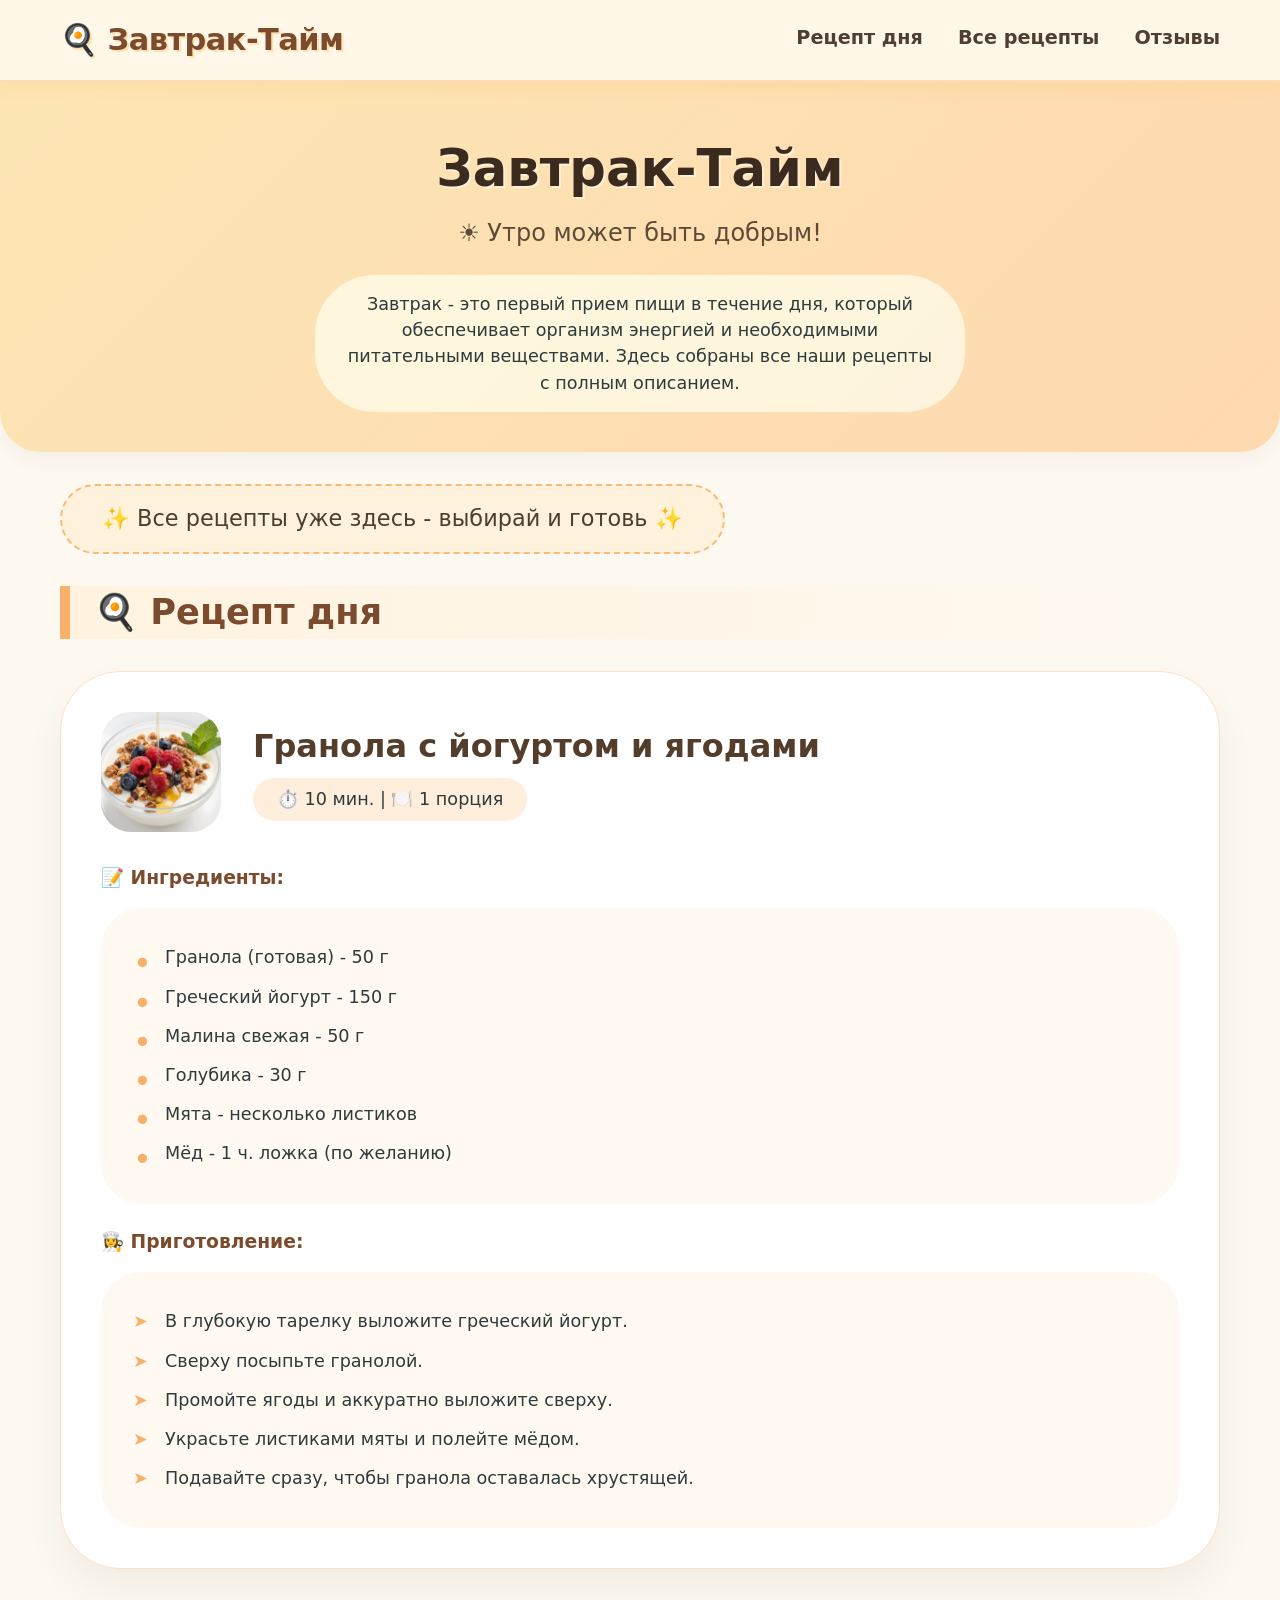
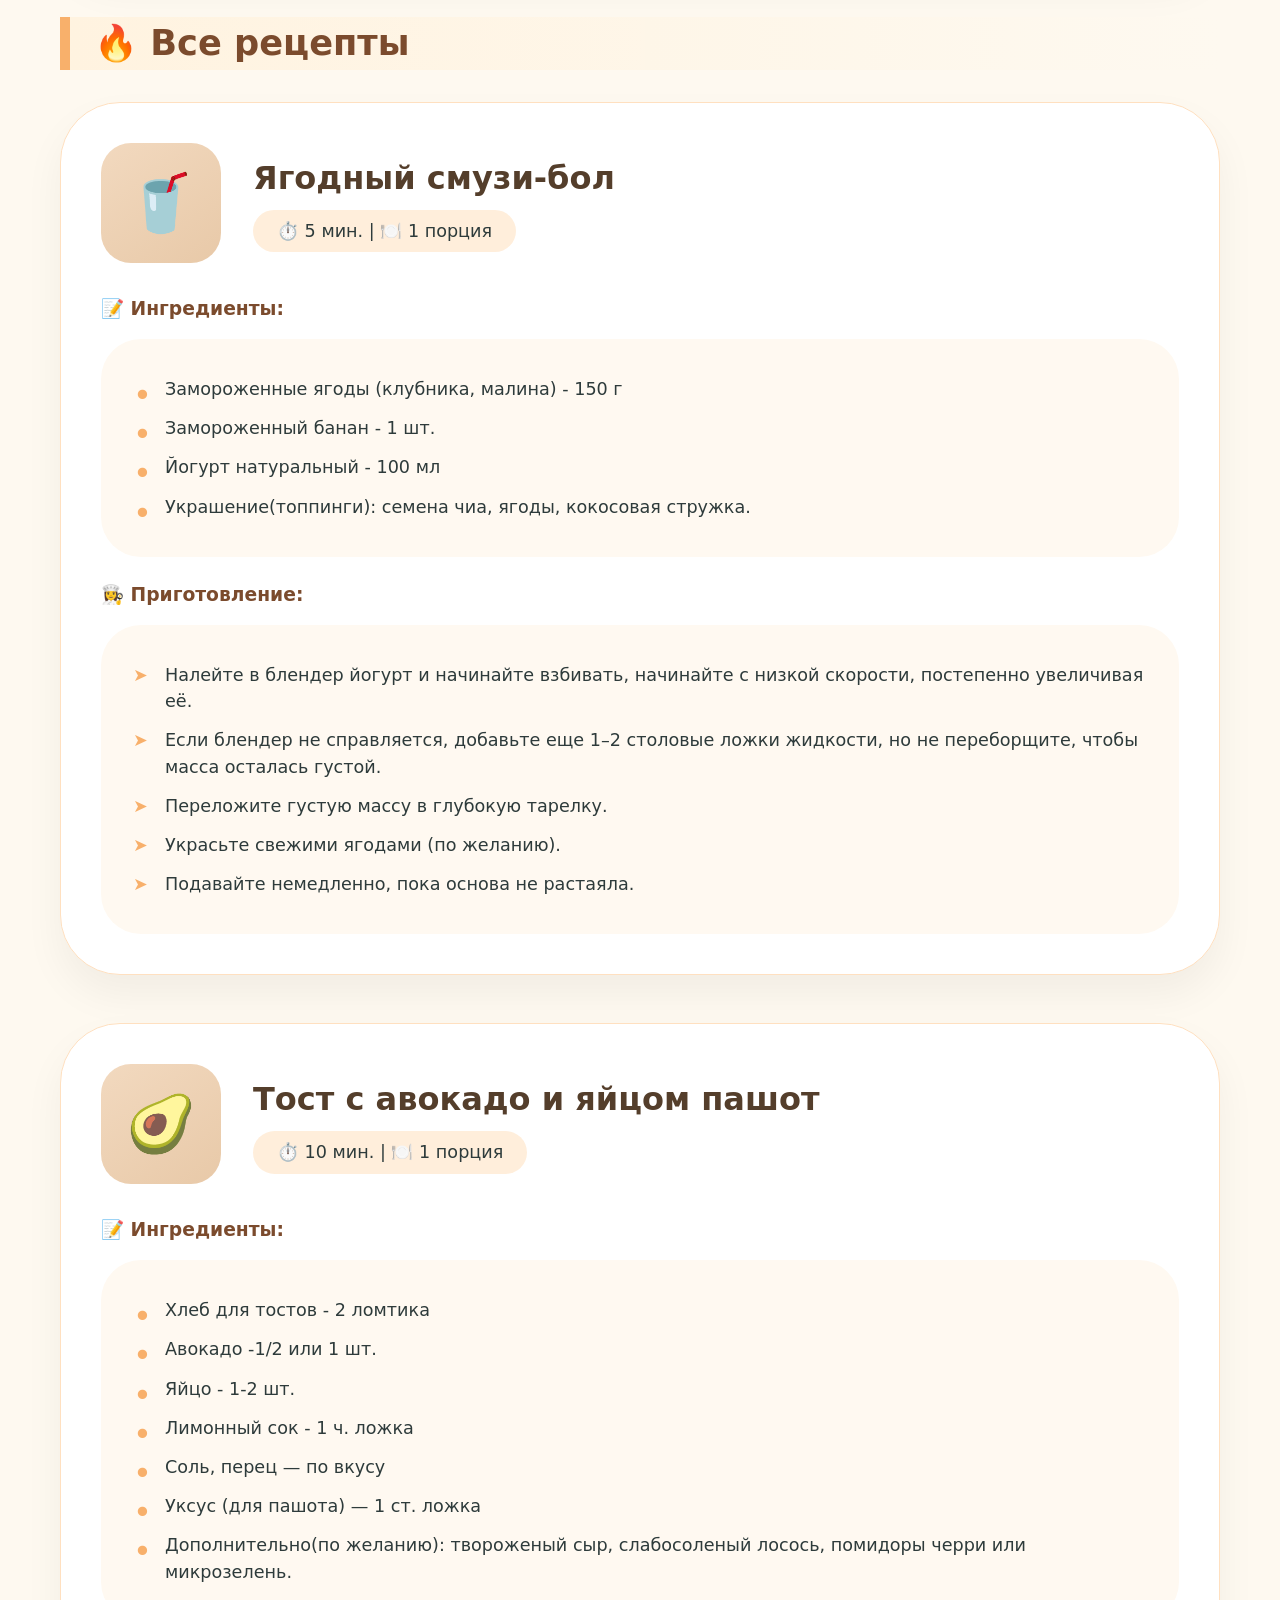
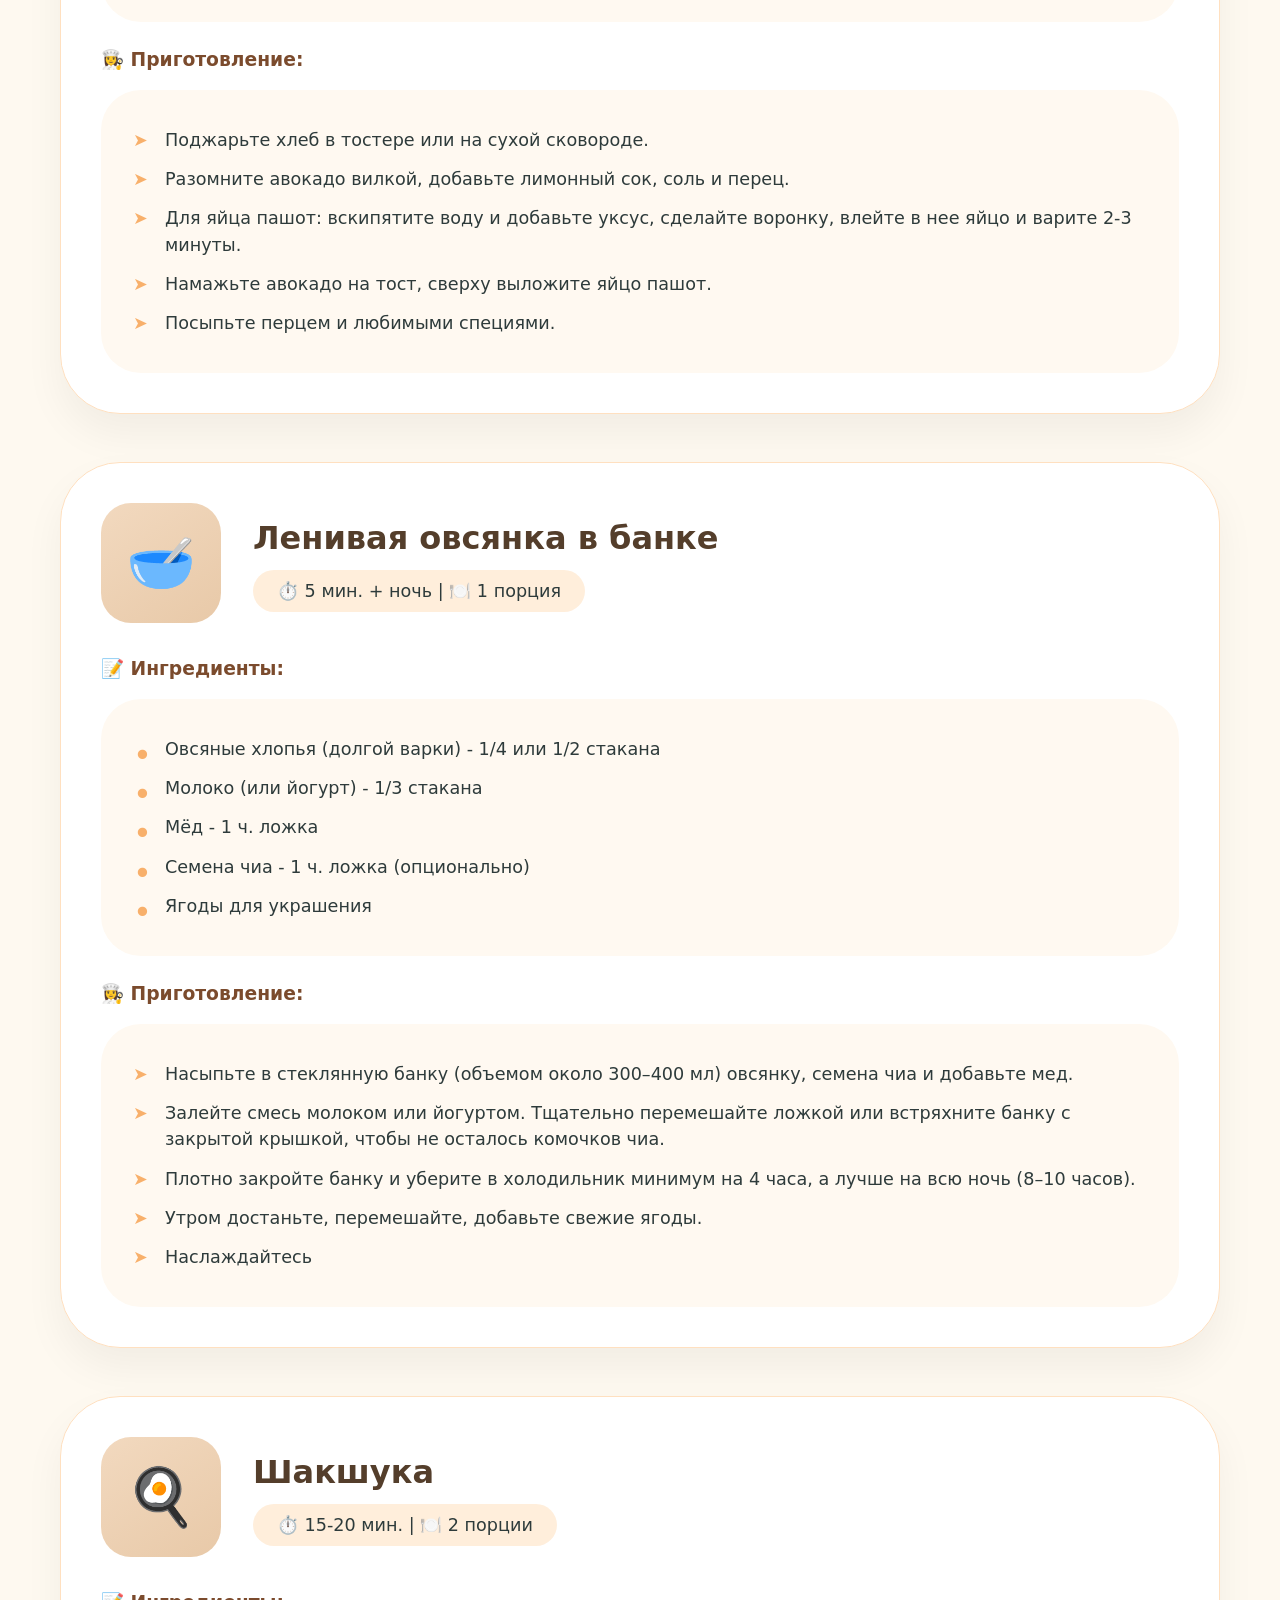
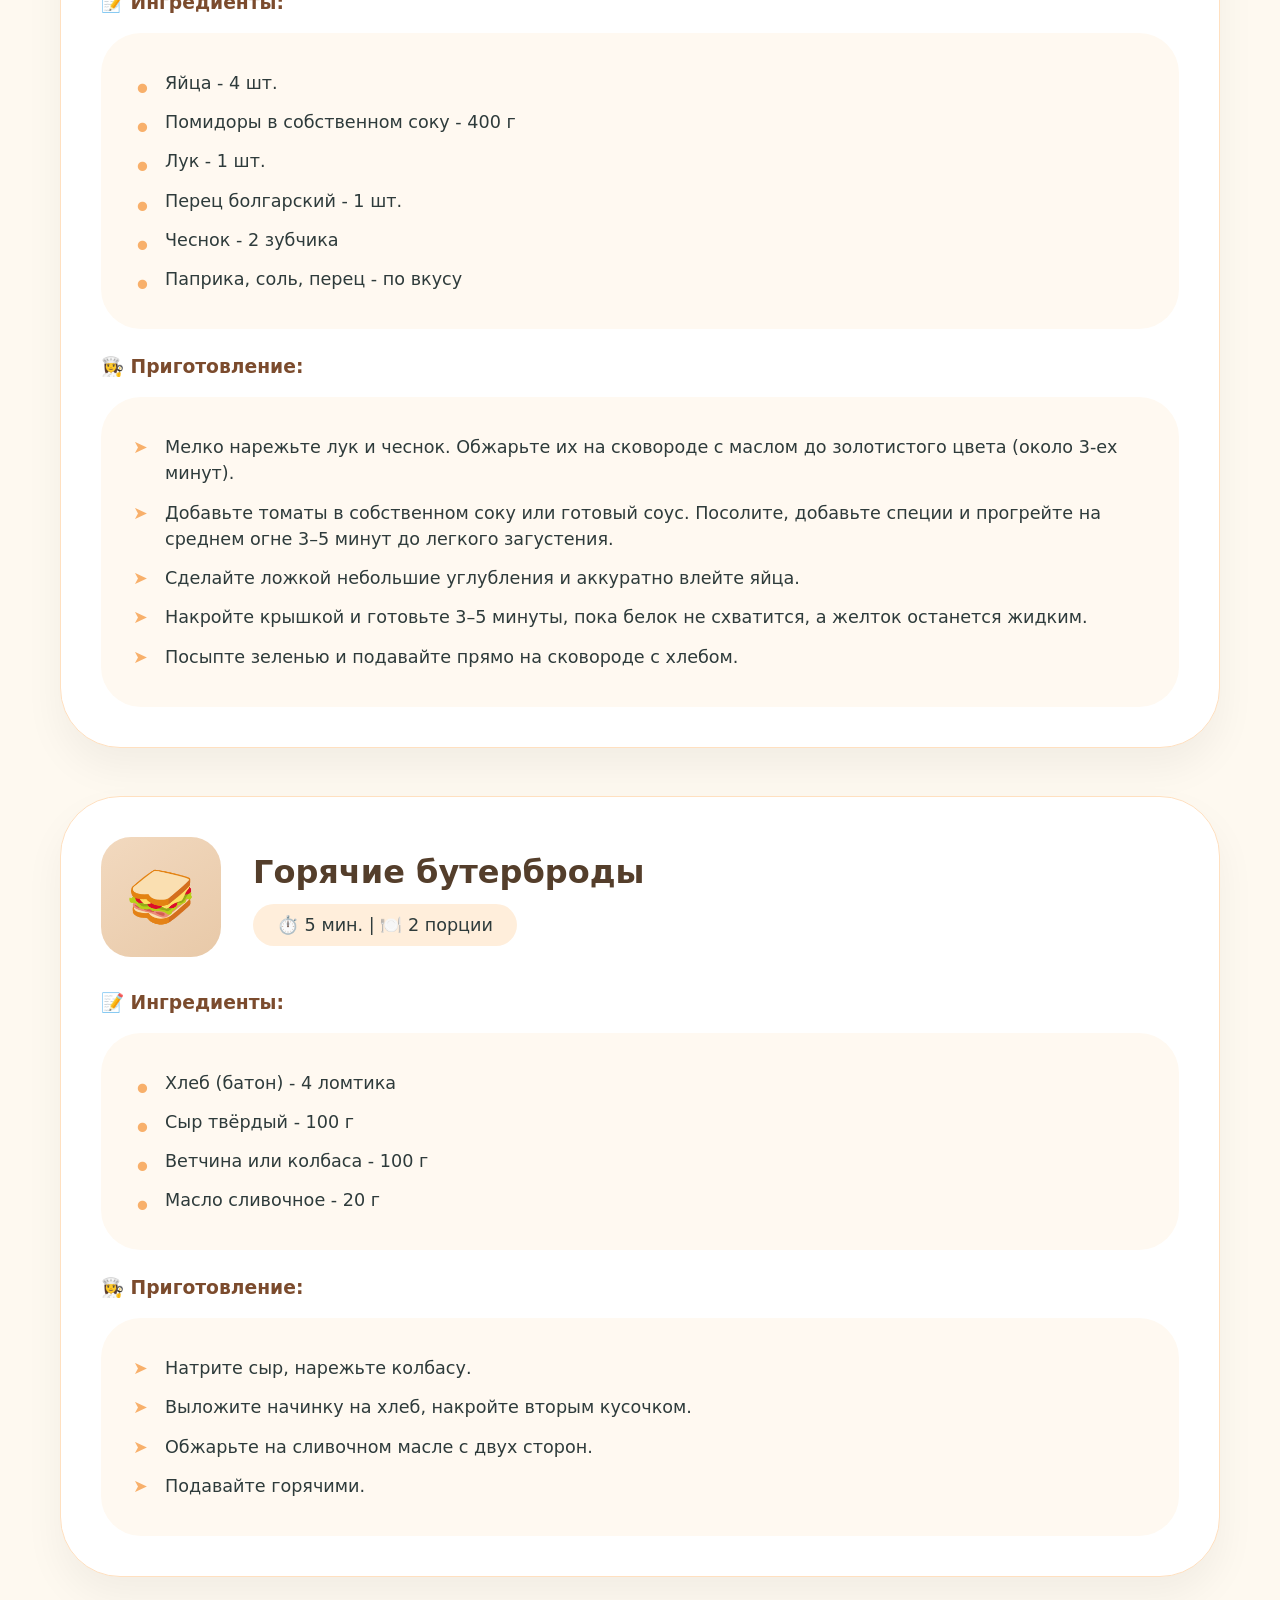
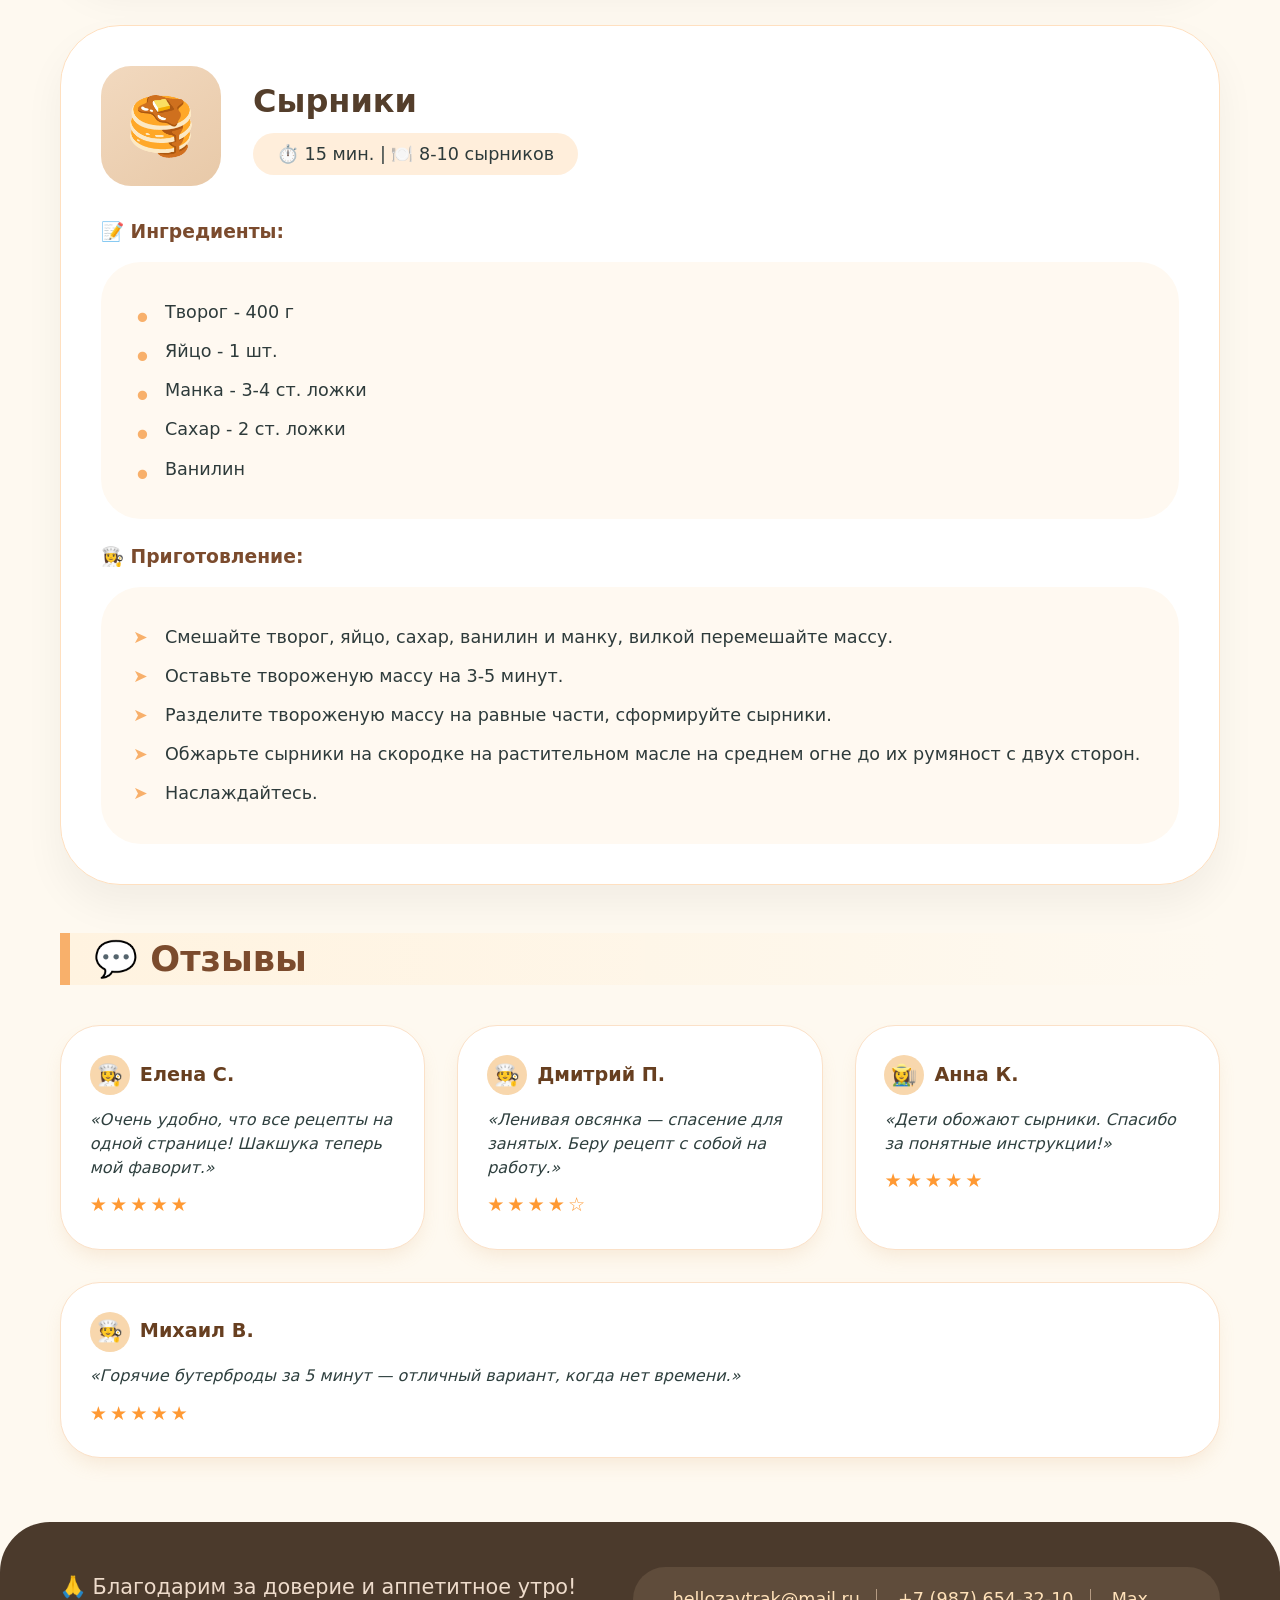
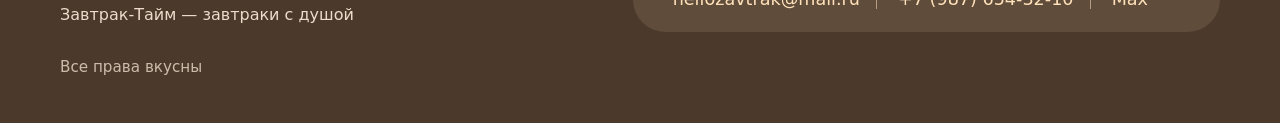
==== index.html @ 279f63fd "фото рецепт дня" ====
<!DOCTYPE html>
<html lang="ru">
<head>
    <meta charset="UTF-8">
    <meta name="viewport" content="width=device-width, initial-scale=1.0">
    <title>Завтрак-Тайм | Все рецепты на одной странице</title>
    <link rel="stylesheet" href="style.css">
    <link rel="shortcut icon" href="/лого.jpg" type="image/x-icon">
</head>
<body>
    <header class="page-header">
        <div class="container header-container">
            <div class="logo">
                🍳 Завтрак-Тайм
            </div>
            <nav class="nav-links">
                <a>Рецепт дня</a>
                <a>Все рецепты</a>
                <a>Отзывы</a>
            </nav>
        </div>
    </header>

    <section class="hero">
        <div class="container">
            <h1>Завтрак-Тайм</h1>
            <div class="sub">☀️ Утро может быть добрым!</div>
            <p>Завтрак - это первый прием пищи в течение дня, который обеспечивает организм энергией и необходимыми питательными веществами. Здесь собраны все наши рецепты с полным описанием.</p>
        </div>
    </section>

    <main class="container">
        <div class="greeting-text">
            ✨ Все рецепты уже здесь - выбирай и готовь ✨
        </div>

        <!-- ===== РЕЦЕПТ ДНЯ (сразу полный) ===== -->
        <h2 class="section-title">🍳 Рецепт дня</h2>
        <div class="full-recipe">
            <div class="recipe-header">
                <img src="/гранола.jpg" alt="" class="recipe-img">
                <div>
                    <div class="recipe-title">Гранола с йогуртом и ягодами</div>
                    <span class="meta">⏱️ 10 мин. | 🍽️ 1 порция</span>
                </div>
            </div>
            <h3>📝 Ингредиенты:</h3>
            <ul class="ingredients-list">
                <li>Гранола (готовая) - 50 г</li>
                <li>Греческий йогурт - 150 г</li>
                <li>Малина свежая - 50 г</li>
                <li>Голубика - 30 г</li>
                <li>Мята - несколько листиков</li>
                <li>Мёд - 1 ч. ложка (по желанию)</li>
            </ul>
            <h3>👩‍🍳 Приготовление:</h3>
            <ol class="steps-list">
                <li>В глубокую тарелку выложите греческий йогурт.</li>
                <li>Сверху посыпьте гранолой.</li>
                <li>Промойте ягоды и аккуратно выложите сверху.</li>
                <li>Украсьте листиками мяты и полейте мёдом.</li>
                <li>Подавайте сразу, чтобы гранола оставалась хрустящей.</li>
            </ol>
        </div>

        <!-- ===== ВСЕ РЕЦЕПТЫ (уже полные, без переходов) ===== -->
        <h2 class="section-title">🔥 Все рецепты</h2>

        <!-- 1. Ягодный смузи-бол -->
        <div class="full-recipe">
            <div class="recipe-header">
                <div class="recipe-img">🥤</div>
                <div>
                    <div class="recipe-title">Ягодный смузи-бол</div>
                    <span class="meta">⏱️ 5 мин. | 🍽️ 1 порция</span>
                </div>
            </div>
            <h3>📝 Ингредиенты:</h3>
            <ul class="ingredients-list">
                <li>Замороженные ягоды (клубника, малина) - 150 г</li>
                <li>Замороженный банан - 1 шт.</li>
                <li>Йогурт натуральный - 100 мл</li>
                <li>Украшение(топпинги): семена чиа, ягоды, кокосовая стружка.</li>
            </ul>
            <h3>👩‍🍳 Приготовление:</h3>
            <ol class="steps-list">
                <li>Налейте в блендер йогурт и начинайте взбивать, начинайте с низкой скорости, постепенно увеличивая её.</li>
                <li>Если блендер не справляется, добавьте еще 1–2 столовые ложки жидкости, но не переборщите, чтобы масса осталась густой.</li>
                <li>Переложите густую массу в глубокую тарелку.</li>
                <li>Украсьте свежими ягодами (по желанию).</li>
                <li>Подавайте немедленно, пока основа не растаяла.</li>
            </ol>
        </div>

        <!-- 2. Тост с авокадо и яйцом пашот -->
        <div class="full-recipe">
            <div class="recipe-header">
                <div class="recipe-img">🥑</div>
                <div>
                    <div class="recipe-title">Тост с авокадо и яйцом пашот</div>
                    <span class="meta">⏱️ 10 мин. | 🍽️ 1 порция</span>
                </div>
            </div>
            <h3>📝 Ингредиенты:</h3>
            <ul class="ingredients-list">
                <li>Хлеб для тостов - 2 ломтика</li>
                <li>Авокадо -1/2 или 1 шт.</li>
                <li>Яйцо - 1-2 шт.</li>
                <li>Лимонный сок - 1 ч. ложка</li>
                <li>Соль, перец — по вкусу</li>
                <li>Уксус (для пашота) — 1 ст. ложка</li>
                <li>Дополнительно(по желанию): твороженый сыр, слабосоленый лосось, помидоры черри или микрозелень.</li>
            </ul>
            <h3>👩‍🍳 Приготовление:</h3>
            <ol class="steps-list">
                <li>Поджарьте хлеб в тостере или на сухой сковороде.</li>
                <li>Разомните авокадо вилкой, добавьте лимонный сок, соль и перец.</li>
                <li>Для яйца пашот: вскипятите воду и добавьте уксус, сделайте воронку, влейте в нее яйцо и варите 2-3 минуты.</li>
                <li>Намажьте авокадо на тост, сверху выложите яйцо пашот.</li>
                <li>Посыпьте перцем и любимыми специями.</li>
            </ol>
        </div>

        <!-- 3. Ленивая овсянка в банке -->
        <div class="full-recipe">
            <div class="recipe-header">
                <div class="recipe-img">🥣</div>
                <div>
                    <div class="recipe-title">Ленивая овсянка в банке</div>
                    <span class="meta">⏱️ 5 мин. + ночь | 🍽️ 1 порция</span>
                </div>
            </div>
            <h3>📝 Ингредиенты:</h3>
            <ul class="ingredients-list">
                <li>Овсяные хлопья (долгой варки) - 1/4 или 1/2 стакана</li>
                <li>Молоко (или йогурт) - 1/3 стакана</li>
                <li>Мёд - 1 ч. ложка</li>
                <li>Семена чиа - 1 ч. ложка (опционально)</li>
                <li>Ягоды для украшения</li>
            </ul>
            <h3>👩‍🍳 Приготовление:</h3>
            <ol class="steps-list">
                <li>Насыпьте в стеклянную банку (объемом около 300–400 мл) овсянку, семена чиа и добавьте мед.</li>
                <li>Залейте смесь молоком или йогуртом. Тщательно перемешайте ложкой или встряхните банку с закрытой крышкой, чтобы не осталось комочков чиа.</li>
                <li>Плотно закройте банку и уберите в холодильник минимум на 4 часа, а лучше на всю ночь (8–10 часов).</li>
                <li>Утром достаньте, перемешайте, добавьте свежие ягоды.</li>
                <li>Наслаждайтесь</li>
            </ol>
        </div>

        <!-- 4. Шакшука -->
        <div class="full-recipe">
            <div class="recipe-header">
                <div class="recipe-img">🍳</div>
                <div>
                    <div class="recipe-title">Шакшука</div>
                    <span class="meta">⏱️ 15-20 мин. | 🍽️ 2 порции</span>
                </div>
            </div>
            <h3>📝 Ингредиенты:</h3>
            <ul class="ingredients-list">
                <li>Яйца - 4 шт.</li>
                <li>Помидоры в собственном соку - 400 г</li>
                <li>Лук - 1 шт.</li>
                <li>Перец болгарский - 1 шт.</li>
                <li>Чеснок - 2 зубчика</li>
                <li>Паприка, соль, перец - по вкусу</li>
            </ul>
            <h3>👩‍🍳 Приготовление:</h3>
            <ol class="steps-list">
                <li>Мелко нарежьте лук и чеснок. Обжарьте их на сковороде с маслом до золотистого цвета (около 3-ех минут).</li>
                <li>Добавьте томаты в собственном соку или готовый соус. Посолите, добавьте специи и прогрейте на среднем огне 3–5 минут до легкого загустения.</li>
                <li>Сделайте ложкой небольшие углубления и аккуратно влейте яйца.</li>
                <li>Накройте крышкой и готовьте 3–5 минуты, пока белок не схватится, а желток останется жидким.</li>
                <li>Посыпте зеленью и подавайте прямо на сковороде с хлебом.</li>
            </ol>
        </div>

        <!-- 5. Горячие бутерброды -->
        <div class="full-recipe">
            <div class="recipe-header">
                <div class="recipe-img">🥪</div>
                <div>
                    <div class="recipe-title">Горячие бутерброды</div>
                    <span class="meta">⏱️ 5 мин. | 🍽️ 2 порции</span>
                </div>
            </div>
            <h3>📝 Ингредиенты:</h3>
            <ul class="ingredients-list">
                <li>Хлеб (батон) - 4 ломтика</li>
                <li>Сыр твёрдый - 100 г</li>
                <li>Ветчина или колбаса - 100 г</li>
                <li>Масло сливочное - 20 г</li>
            </ul>
            <h3>👩‍🍳 Приготовление:</h3>
            <ol class="steps-list">
                <li>Натрите сыр, нарежьте колбасу.</li>
                <li>Выложите начинку на хлеб, накройте вторым кусочком.</li>
                <li>Обжарьте на сливочном масле с двух сторон.</li>
                <li>Подавайте горячими.</li>
            </ol>
        </div>

        <!-- 6. Сырники со сметаной -->
        <div class="full-recipe">
            <div class="recipe-header">
                <div class="recipe-img">🥞</div>
                <div>
                    <div class="recipe-title">Сырники</div>
                    <span class="meta">⏱️ 15 мин. | 🍽️ 8-10 сырников</span>
                </div>
            </div>
            <h3>📝 Ингредиенты:</h3>
            <ul class="ingredients-list">
                <li>Творог - 400 г</li>
                <li>Яйцо - 1 шт.</li>
                <li>Манка - 3-4 ст. ложки</li>
                <li>Сахар - 2 ст. ложки</li>
                <li>Ванилин </li>
            </ul>
            <h3>👩‍🍳 Приготовление:</h3>
            <ol class="steps-list">
                <li>Смешайте творог, яйцо, сахар, ванилин и манку, вилкой перемешайте массу.</li>
                <li>Оставьте твороженую массу на 3-5 минут.</li>
                <li>Разделите твороженую массу на равные части, сформируйте сырники.</li>
                <li>Обжарьте сырники на скородке на растительном масле на среднем огне до их румяност с двух сторон.</li>
                <li>Наслаждайтесь.</li>
            </ol>
        </div>

        <!-- ===== ОТЗЫВЫ ===== -->
        <h2 class="section-title">💬 Отзывы</h2>
        <div class="reviews-grid">
            <div class="review-item">
                <div class="review-author"><span>👩‍🍳</span> Елена С.</div>
                <div class="review-text">«Очень удобно, что все рецепты на одной странице! Шакшука теперь мой фаворит.»</div>
                <div class="review-rating">★★★★★</div>
            </div>
            <div class="review-item">
                <div class="review-author"><span>🧑‍🍳</span> Дмитрий П.</div>
                <div class="review-text">«Ленивая овсянка — спасение для занятых. Беру рецепт с собой на работу.»</div>
                <div class="review-rating">★★★★☆</div>
            </div>
            <div class="review-item">
                <div class="review-author"><span>👩‍🌾</span> Анна К.</div>
                <div class="review-text">«Дети обожают сырники. Спасибо за понятные инструкции!»</div>
                <div class="review-rating">★★★★★</div>
            </div>
            <div class="review-item">
                <div class="review-author"><span>🧑‍🍳</span> Михаил В.</div>
                <div class="review-text">«Горячие бутерброды за 5 минут — отличный вариант, когда нет времени.»</div>
                <div class="review-rating">★★★★★</div>
            </div>
        </div>
    </main>

    <footer>
        <div class="container footer-content">
            <div class="footer-thanks">
                <p>🙏 Благодарим за доверие и аппетитное утро!</p>
                <span>Завтрак-Тайм — завтраки с душой</span>
            </div>
            <div class="footer-contacts">
                <span>hellozavtrak@mail.ru</span>
                <span>+7 (987) 654-32-10</span>
                <span>Max</span>
            </div>
            <div class="footer-date">
                 Все права вкусны
            </div>
        </div>
    </footer>
</body>
</html>
---- style.css ----
* {
            margin: 0;
            padding: 0;
            box-sizing: border-box;
            font-family: 'Segoe UI', Roboto, system-ui, sans-serif;
        }

        body {
            background-color: #fef9f0;
            color: #2e3b3b;
            line-height: 1.5;        }

        .container {
            max-width: 1200px;
            margin: 0 auto;
            padding: 0 20px;
        }

        /* Header */
        .page-header {
            background: #fff7e7;
            box-shadow: 0 6px 18px rgba(251, 176, 84, 0.15);
            padding: 1rem 0;
            position: sticky;
            top: 0;
            z-index: 100;
            backdrop-filter: blur(15px);
            background-color: rgba(255, 247, 231, 0.9);
            border-bottom: 2px solid #ffdbb5;
        }

        .header-container {
            display: flex;
            align-items: center;
            justify-content: space-between;
            flex-wrap: wrap;
        }

        .logo {
            font-size: 1.9rem;
            font-weight: 800;
            color: #7b4b2d;
            text-decoration: none;
            letter-spacing: -0.5px;
            text-shadow: 2px 2px 0 #ffe1b3;
        }

        .nav-links {
            display: flex;
            gap: 2.2rem;
            font-weight: 600;
        }

        .nav-links a {
            text-decoration: none;
            color: #4f3f30;
            font-size: 1.2rem;
            padding: 0.5rem 0;
            border-bottom: 3px solid transparent;
            transition: 0.2s;
            cursor: default;
        }

        .nav-links a:hover {
            border-bottom-color: #f8b06b;
            color: #a3541c;
        }

        /* Hero */
        .hero {
            background: linear-gradient(135deg, #fce6b4 0%, #ffd9b0 100%);
            padding: 3rem 0 2.5rem 0;
            text-align: center;
            border-bottom-left-radius: 40px;
            border-bottom-right-radius: 40px;
            margin-bottom: 2rem;
            box-shadow: 0 8px 20px rgba(0,0,0,0.04);
        }

        .hero h1 {
            font-size: 3.2rem;
            font-weight: 700;
            color: #3b2b1f;
            text-shadow: 2px 2px 0 rgba(255,255,255,0.5);
        }

        .hero .sub {
            font-size: 1.5rem;
            font-weight: 300;
            color: #5e4a36;
            margin-top: 0.5rem;
        }

        .hero p {
            max-width: 650px;
            margin: 1.5rem auto 0;
            font-size: 1.1rem;
            background-color: rgba(255,255,240,0.7);
            padding: 1rem 2rem;
            border-radius: 60px;
        }

        /* Section titles */
        .section-title {
            font-size: 2.2rem;
            font-weight: 600;
            color: #7b4b2d;
            margin-bottom: 2rem;
            border-left: 10px solid #f8b06b;
            padding-left: 1.5rem;
            background: linear-gradient(to right, #fff3e0, transparent);
        }

        /* Recipe cards (только для красоты, без ссылок) */
        .card-grid {
            display: grid;
            grid-template-columns: repeat(auto-fill, minmax(280px, 1fr));
            gap: 2rem;
            margin-bottom: 1rem;
        }

        .card {
            background: white;
            border-radius: 32px;
            overflow: hidden;
            box-shadow: 0 15px 30px -10px rgba(0,0,0,0.1);
            border: 1px solid #ffe9d4;
        }

        .card-img {
            width: 100%;
            height: 200px;
            background: linear-gradient(145deg, #f3e3d3, #eddac6);
            display: flex;
            align-items: center;
            justify-content: center;
            font-size: 4rem;
            color: #7a5a4a;
            border-bottom: 3px dashed #b2967c;
        }

        .card-content {
            padding: 1.5rem 1.2rem;
        }

        .card-title {
            font-size: 1.4rem;
            font-weight: 700;
            margin-bottom: 0.5rem;
            color: #3b2b1f;
        }

        .card-time {
            display: inline-block;
            background: #ffeedb;
            padding: 0.3rem 1rem;
            border-radius: 30px;
            font-size: 0.9rem;
            font-weight: 500;
            color: #9b6d4b;
            margin: 0.5rem 0 1rem 0;
        }

        .btn-recipe {
            display: inline-block;
            background: #f8b06b;
            color: white;
            font-weight: 600;
            padding: 0.6rem 1.8rem;
            border-radius: 40px;
            font-size: 0.95rem;
            border: none;
            box-shadow: 0 8px 15px -5px #f8b06b;
            opacity: 0.9;
        }

        /* Recipe of the day (кратко) */
        .recipe-day-card {
            background: #fff9f1;
            border-radius: 40px;
            padding: 2rem;
            border: 2px solid #ffc99b;
            display: flex;
            flex-wrap: wrap;
            align-items: center;
            gap: 2.5rem;
            margin-bottom: 2rem;
            box-shadow: 0 20px 30px -10px #ffcfaa;
        }

        .recipe-day-img {
            flex: 0 0 200px;
            height: 200px;
            border-radius: 30px;
            background: linear-gradient(145deg, #f2d9bf, #e8c9a8);
            display: flex;
            align-items: center;
            justify-content: center;
            font-size: 4rem;
            color: #6b4c33;
            box-shadow: 0 10px 15px -5px #bb9f84;
        }

        .recipe-day-info {
            flex: 1;
        }

        .recipe-day-info h3 {
            font-size: 2.2rem;
            font-weight: 700;
            color: #543e2b;
        }

        .recipe-day-info .badge {
            background: #c9782b;
            color: white;
            padding: 0.3rem 1rem;
            border-radius: 50px;
            font-size: 0.9rem;
            display: inline-block;
            margin: 0.5rem 0;
        }

        .recipe-day-info .time {
            font-size: 1.2rem;
            font-weight: 500;
            color: #7f5a38;
            margin: 0.75rem 0 1.25rem;
        }

        .greeting-text {
            font-size: 1.4rem;
            background: #fff2dc;
            padding: 1rem 2.5rem;
            border-radius: 80px;
            display: inline-block;
            margin-bottom: 2rem;
            color: #4f3d2c;
            font-weight: 500;
            border: 2px dashed #faba7a;
        }

        /* Полные рецепты */
        .full-recipe {
            background: white;
            border-radius: 60px;
            padding: 2.5rem;
            margin: 2rem 0 3rem;
            box-shadow: 0 20px 40px rgba(0,0,0,0.05);
            border: 1px solid #ffe0c0;
        }

        .recipe-header {
            display: flex;
            gap: 2rem;
            margin-bottom: 2rem;
            flex-wrap: wrap;
            align-items: center;
        }

        .recipe-header .recipe-img {
            width: 120px;
            height: 120px;
            background: linear-gradient(145deg, #f2d9bf, #e8c9a8);
            border-radius: 30px;
            display: flex;
            align-items: center;
            justify-content: center;
            font-size: 3.5rem;
        }

        .recipe-header .recipe-title {
            font-size: 2rem;
            font-weight: 700;
            color: #543e2b;
        }

        .meta {
            background: #ffeedb;
            padding: 0.5rem 1.5rem;
            border-radius: 50px;
            display: inline-block;
            font-size: 1.1rem;
            margin-top: 0.5rem;
        }

        .ingredients-list, .steps-list {
            background: #fff9f1;
            padding: 1.5rem 2rem;
            border-radius: 40px;
            margin-top: 1rem;
        }

        .ingredients-list li, .steps-list li {
            margin: 0.8rem 0;
            font-size: 1.1rem;
            list-style: none;
            padding-left: 2rem;
            position: relative;
        }

        .ingredients-list li::before {
            content: "•";
            color: #f8b06b;
            font-size: 2rem;
            position: absolute;
            left: 0;
            top: -5px;
        }

        .steps-list li::before {
            content: "➤";
            color: #f8b06b;
            position: absolute;
            left: 0;
        }

        h3 {
            margin: 1.5rem 0 0.5rem 0;
            color: #7b4b2d;
        }

        hr {
            border: none;
            height: 2px;
            background: linear-gradient(to right, transparent, #f8b06b, transparent);
            margin: 2rem 0;
        }

        /* Reviews */
        .reviews-grid {
            display: flex;
            flex-wrap: wrap;
            gap: 2rem;
            margin: 2.5rem 0 3rem;
        }

        .review-item {
            background: white;
            border-radius: 40px;
            padding: 1.8rem;
            flex: 1 1 280px;
            box-shadow: 0 10px 20px -5px rgba(216, 166, 106, 0.2);
            border: 1px solid #fbe1c8;
        }

        .review-author {
            font-weight: 700;
            font-size: 1.2rem;
            color: #673f20;
            display: flex;
            align-items: center;
            gap: 10px;
            margin-bottom: 0.8rem;
        }

        .review-author span {
            background: #f8d7ad;
            border-radius: 50%;
            width: 40px;
            height: 40px;
            display: inline-flex;
            align-items: center;
            justify-content: center;
            font-size: 1.3rem;
        }

        .review-text {
            font-style: italic;
            color: #2f403f;
            margin-bottom: 0.7rem;
        }

        .review-rating {
            color: #ff9933;
            font-size: 1.2rem;
            letter-spacing: 3px;
        }

        /* Footer */
        footer {
            background: #4b3a2c;
            color: #eedbcb;
            padding: 2.8rem 0;
            margin-top: 4rem;
            border-top-left-radius: 50px;
            border-top-right-radius: 50px;
        }

        .footer-content {
            display: flex;
            flex-wrap: wrap;
            justify-content: space-between;
            align-items: center;
            gap: 1.5rem;
        }

        .footer-thanks p {
            font-size: 1.3rem;
            font-weight: 500;
        }

        .footer-contacts {
            background: #5f4c3b;
            padding: 1.2rem 2.5rem;
            border-radius: 60px;
        }

        .footer-contacts span {
            color: #ffe1b9;
            font-size: 1.1rem;
            margin: 0 1rem 0 0;
            border-right: 1px solid #b59b83;
            padding-right: 1rem;
        }

        .footer-contacts span:last-child {
            border-right: none;
        }

        .footer-date {
            font-size: 0.95rem;
            opacity: 0.8;
        }

        @media (max-width: 700px) {
            .hero h1 { font-size: 2.5rem; }
            .recipe-day-card { flex-direction: column; text-align: center; }
            .footer-content { flex-direction: column; text-align: center; }
            .recipe-header { flex-direction: column; text-align: center; }
        }
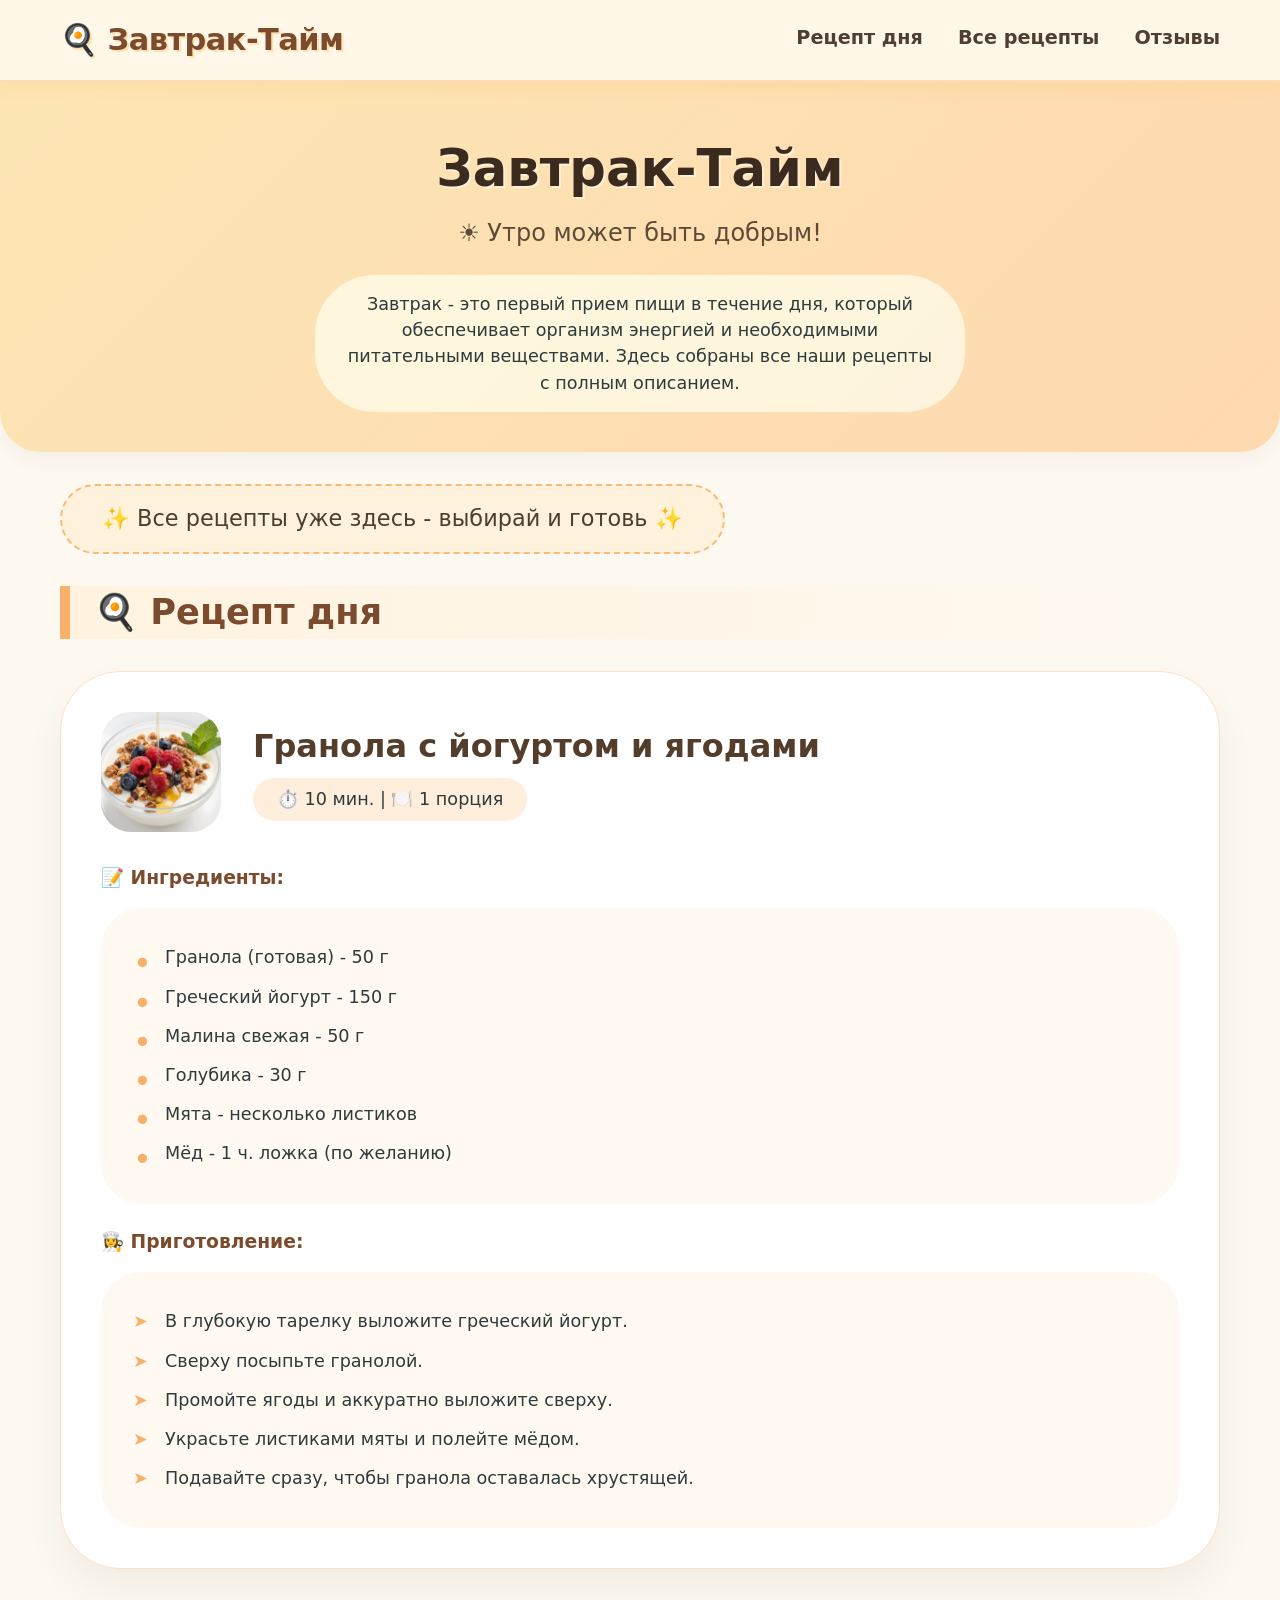
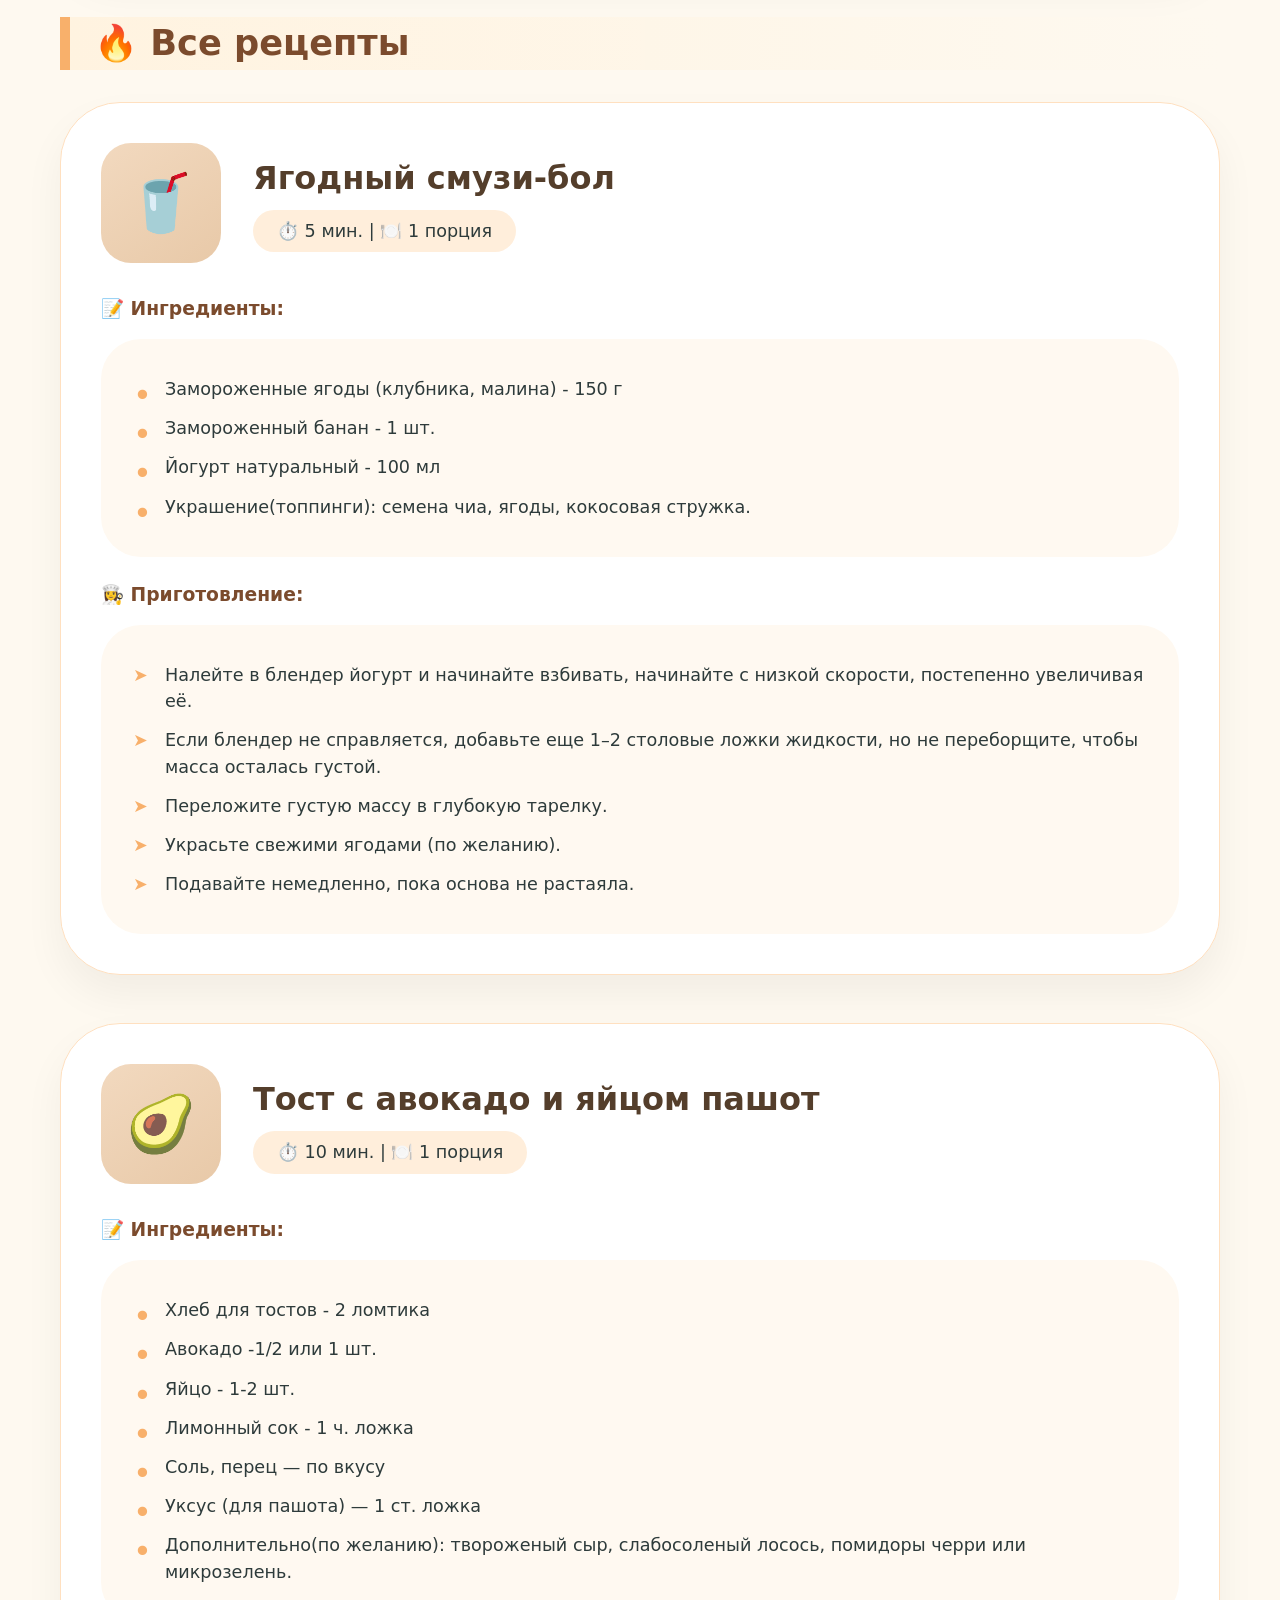
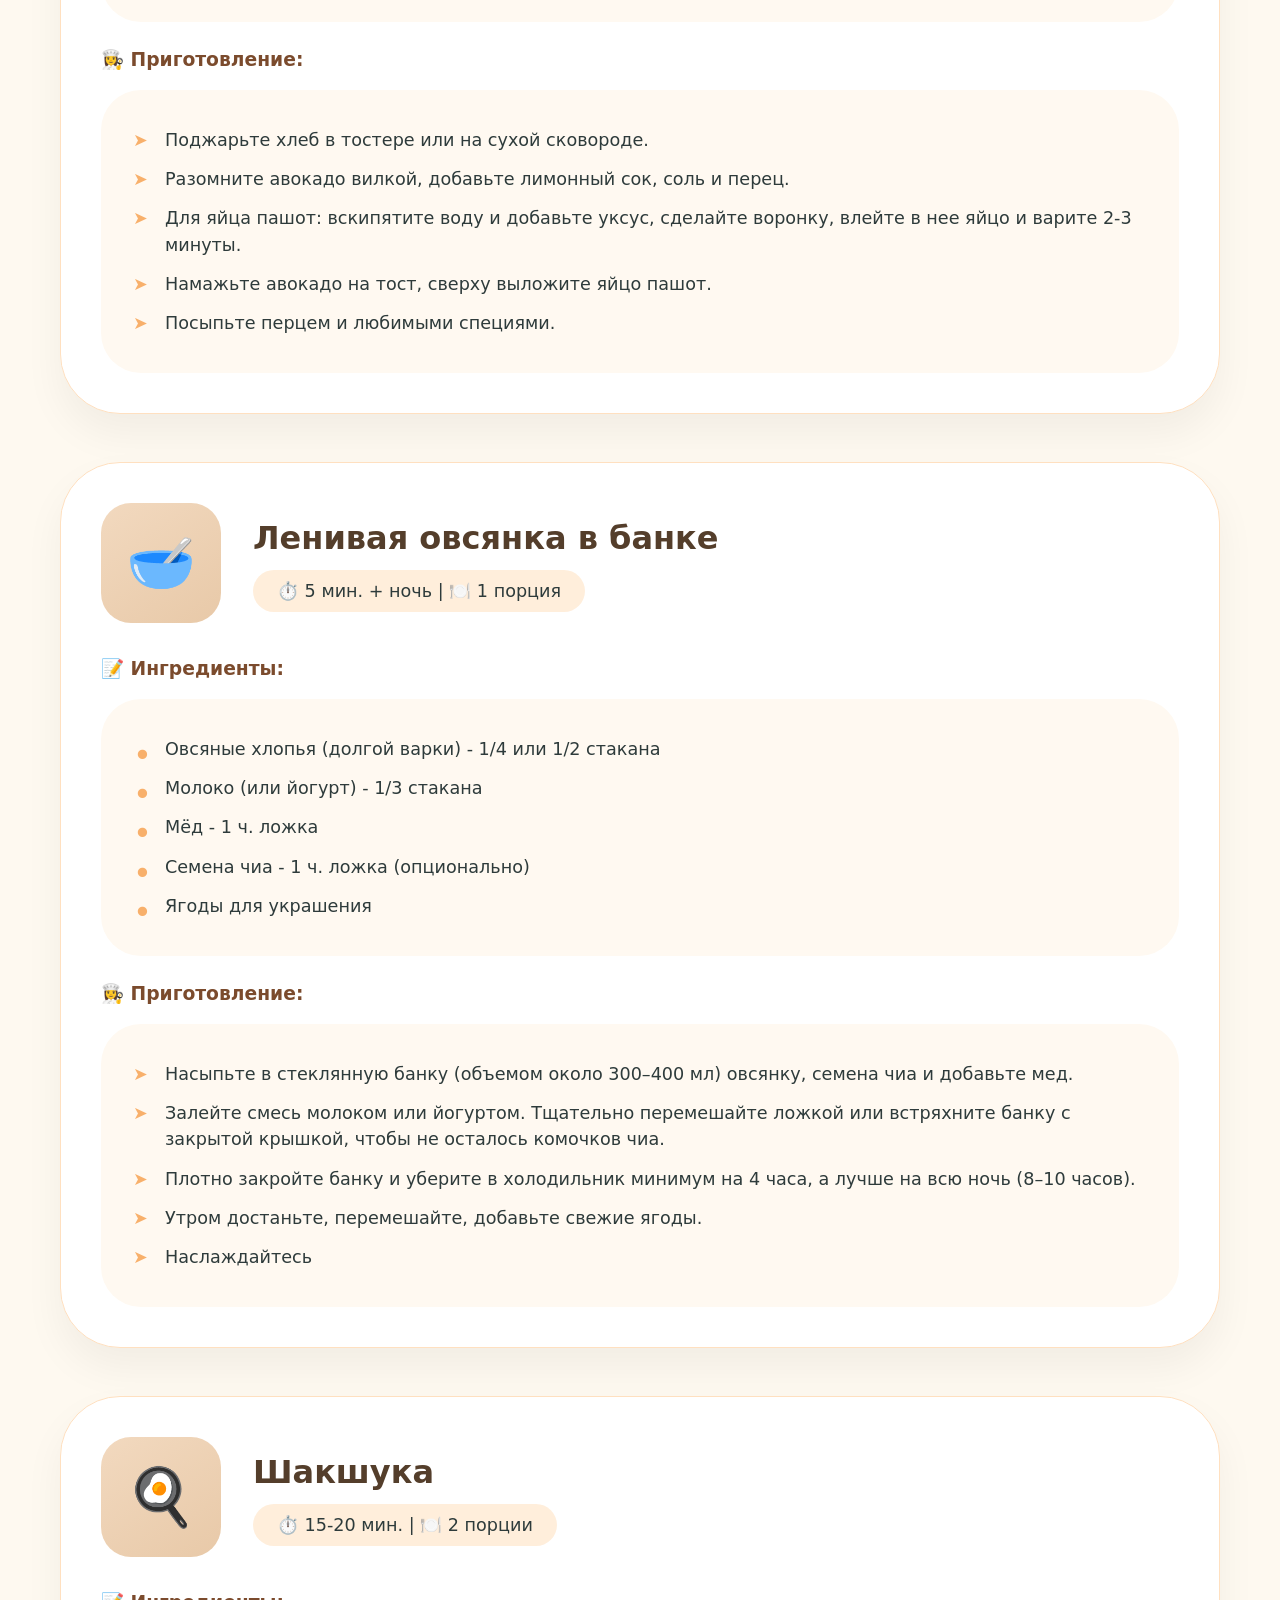
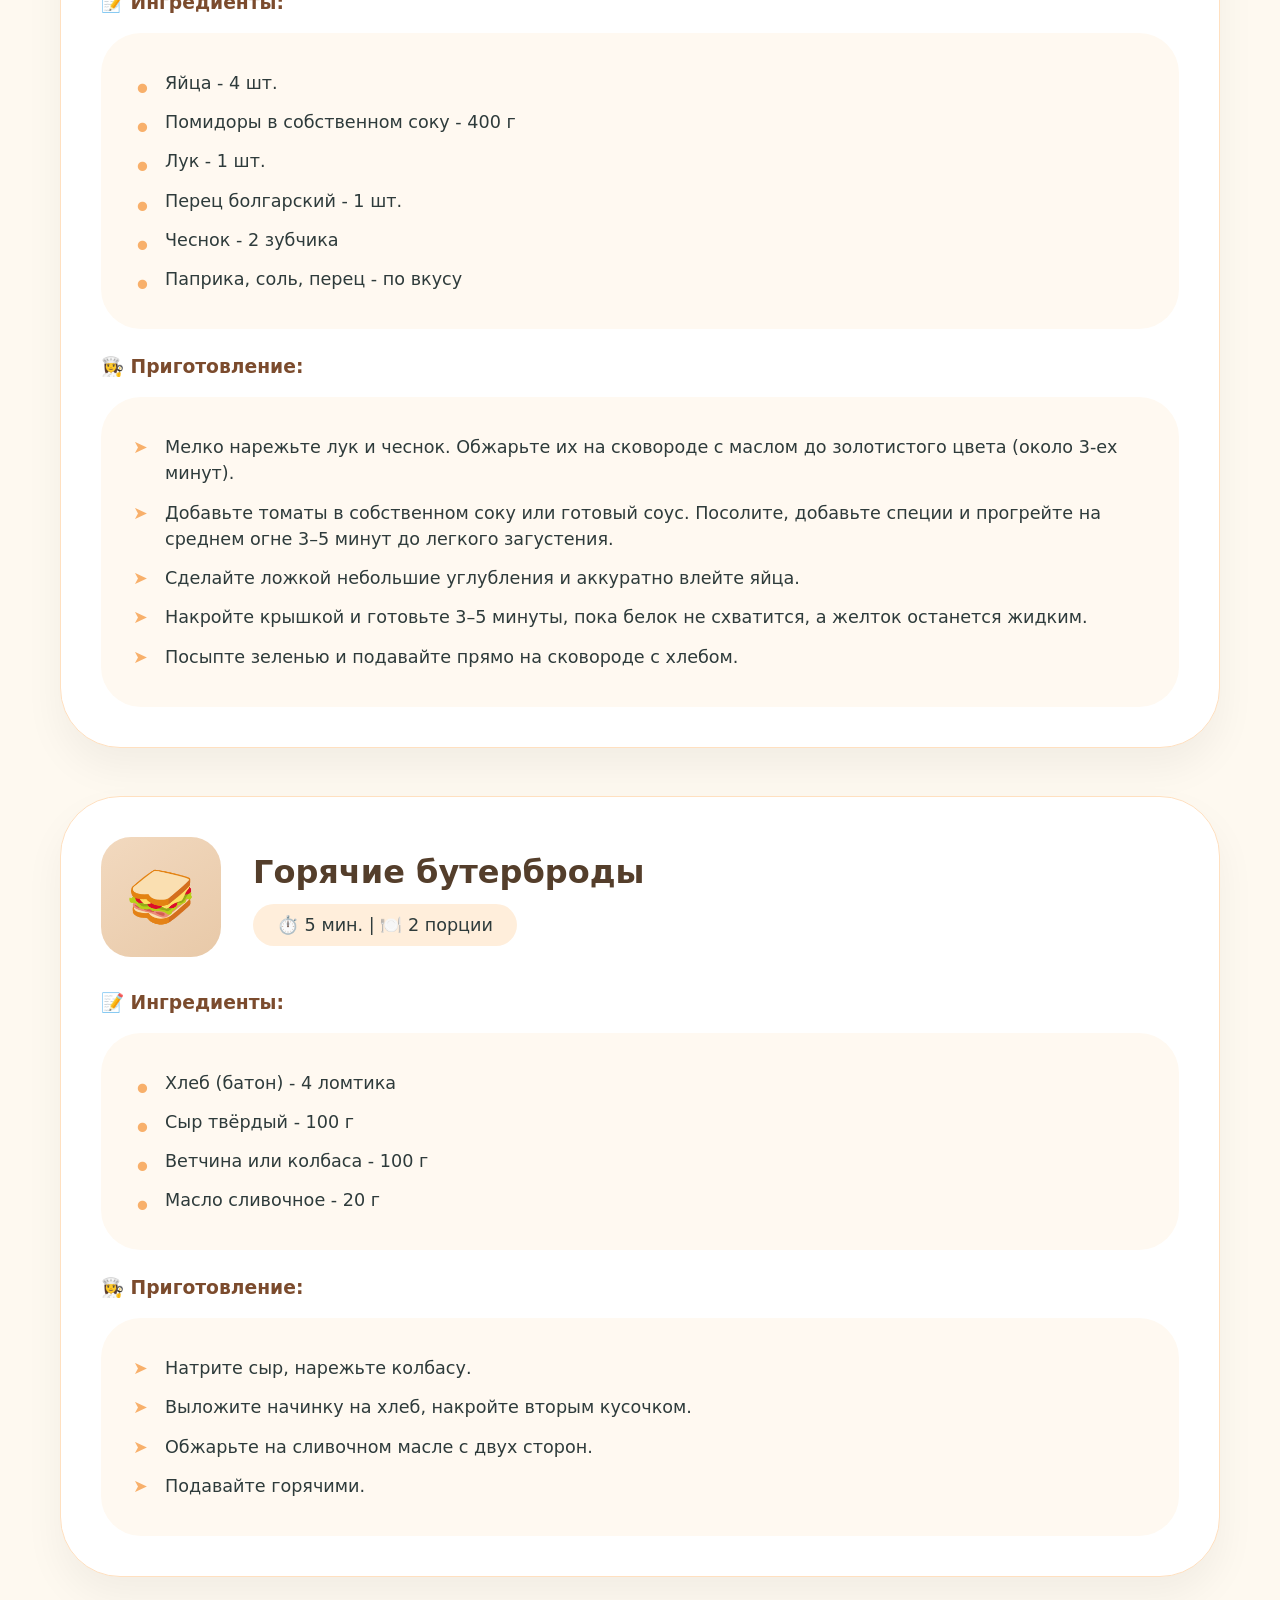
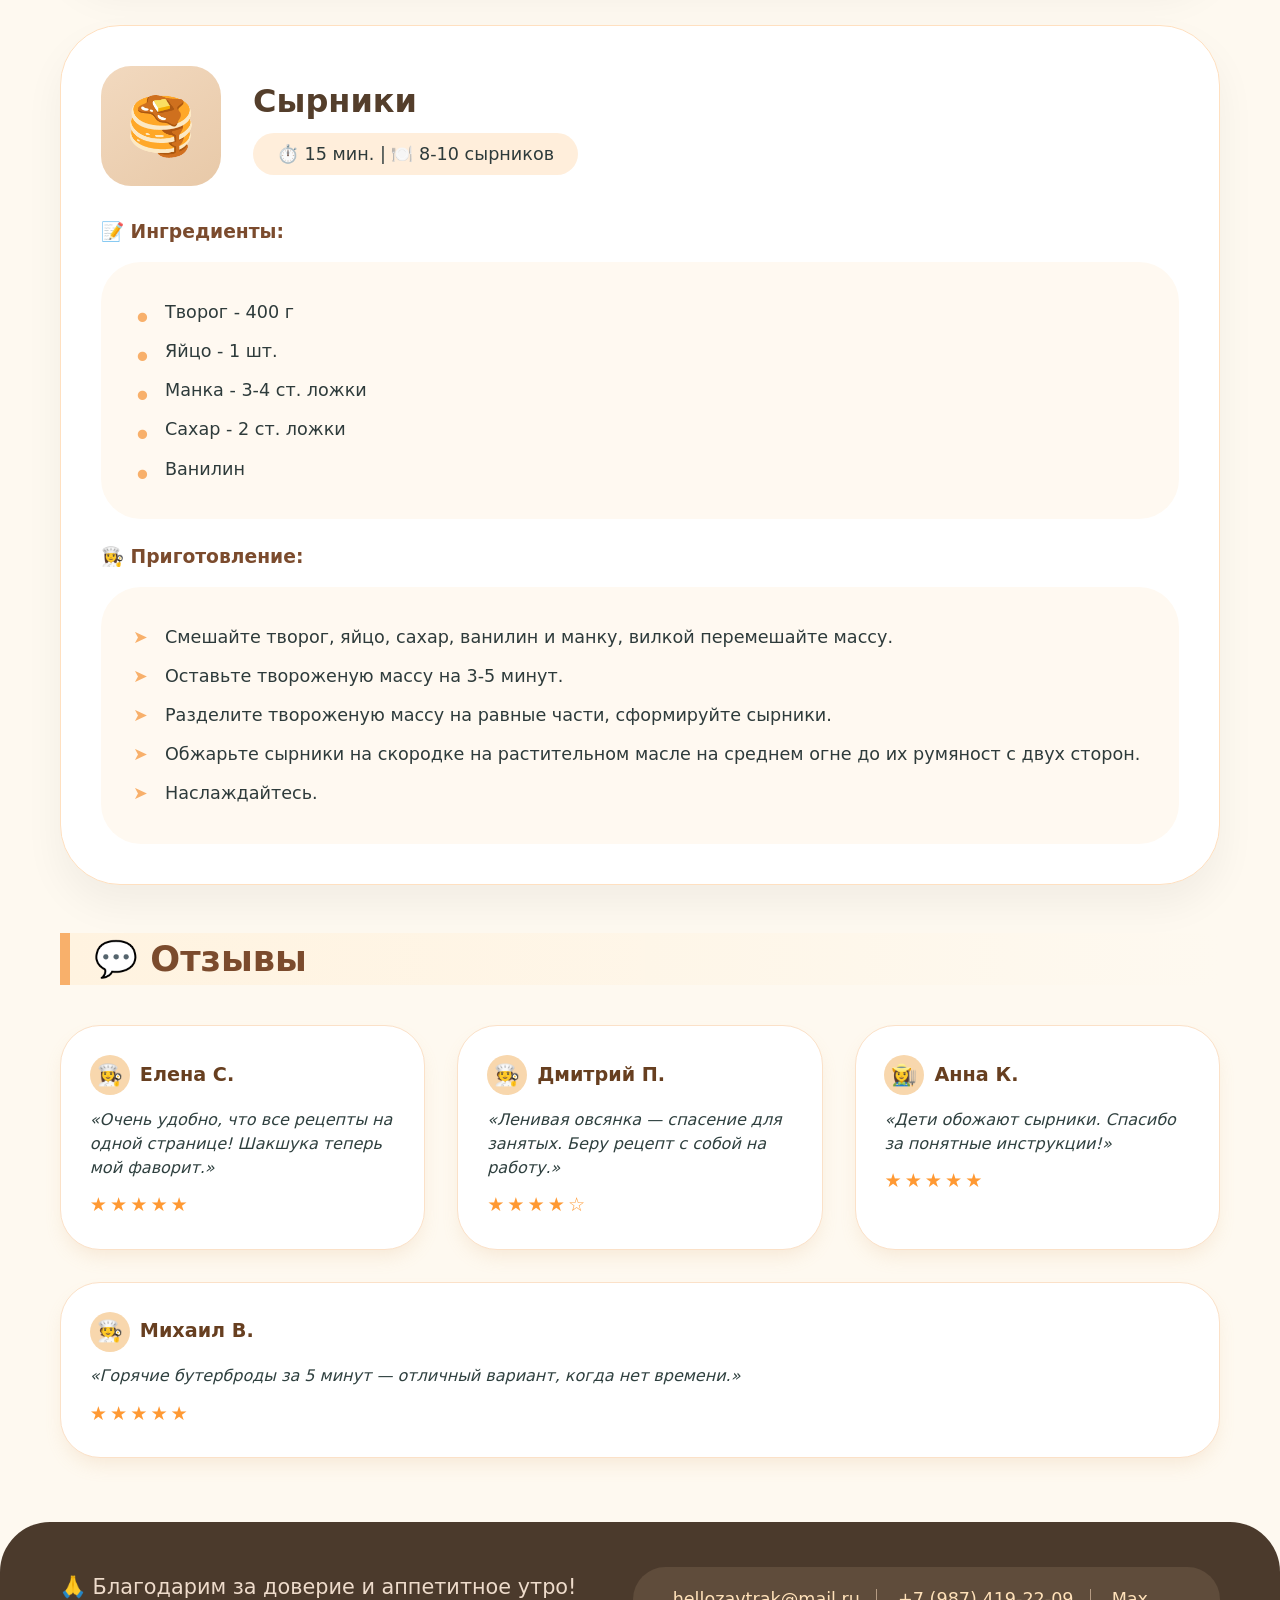
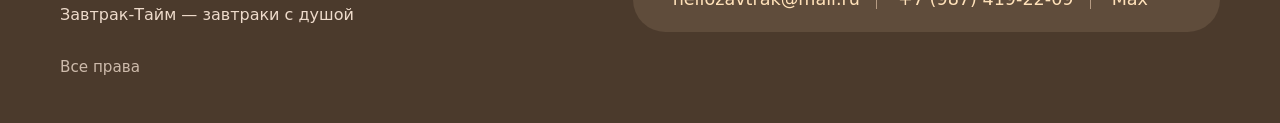
==== commit 5459a85b: "Add files via upload" ====
--- a/index.html
+++ b/index.html
@@ -3,9 +3,9 @@
 <head>
     <meta charset="UTF-8">
     <meta name="viewport" content="width=device-width, initial-scale=1.0">
-    <title>Завтрак-Тайм | Все рецепты на одной странице</title>
+    <title>Завтрак-Тайм | Утро может быть добрым</title>
     <link rel="stylesheet" href="style.css">
-    <link rel="shortcut icon" href="/лого.jpg" type="image/x-icon">
+    <link rel="shortcut icon" href="лого.jpg" type="image/x-icon">
 </head>
 <body>
     <header class="page-header">
@@ -38,7 +38,7 @@
         <h2 class="section-title">🍳 Рецепт дня</h2>
         <div class="full-recipe">
             <div class="recipe-header">
-                <img src="/гранола.jpg" alt="" class="recipe-img">
+                <img src="гранола.jpg" alt="" class="recipe-img">
                 <div>
                     <div class="recipe-title">Гранола с йогуртом и ягодами</div>
                     <span class="meta">⏱️ 10 мин. | 🍽️ 1 порция</span>
@@ -262,11 +262,11 @@
             </div>
             <div class="footer-contacts">
                 <span>hellozavtrak@mail.ru</span>
-                <span>+7 (987) 654-32-10</span>
+                <span>+7 (987) 419-22-09</span>
                 <span>Max</span>
             </div>
             <div class="footer-date">
-                 Все права вкусны
+                 Все права 
             </div>
         </div>
     </footer>
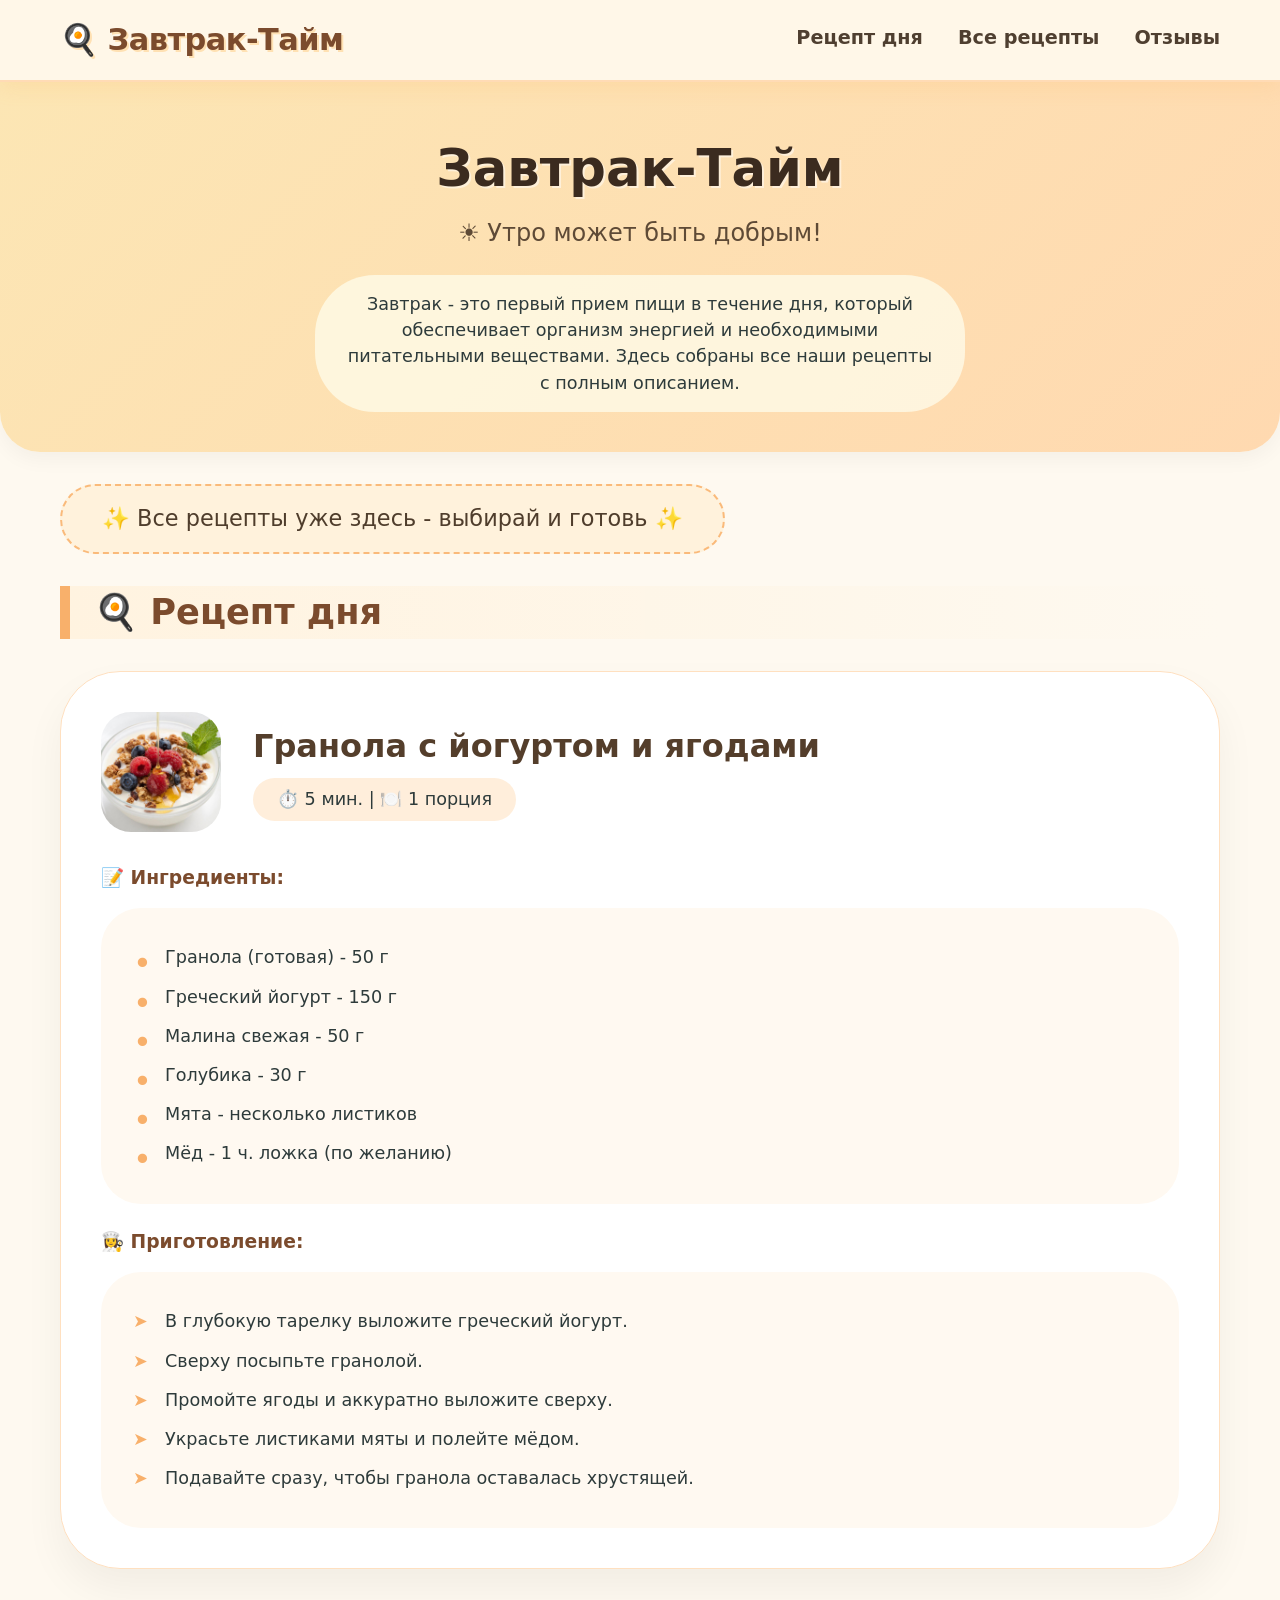
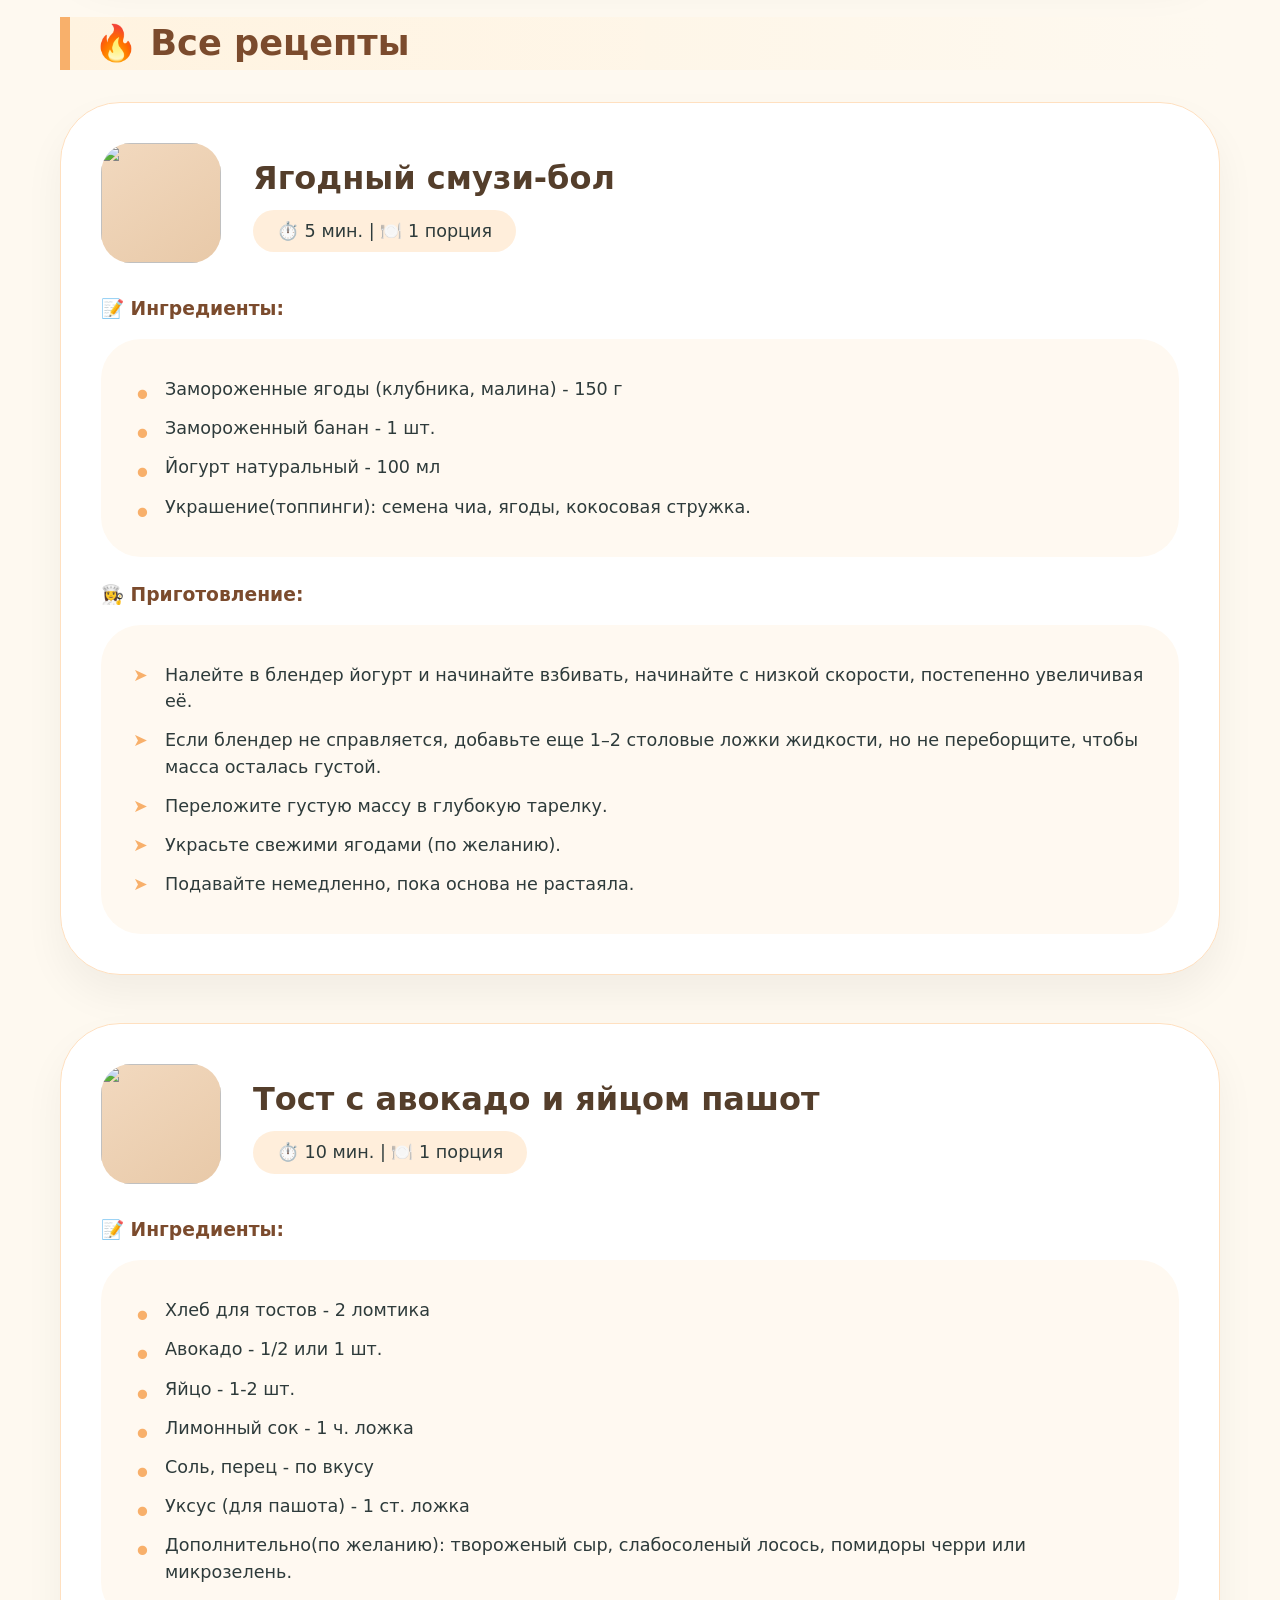
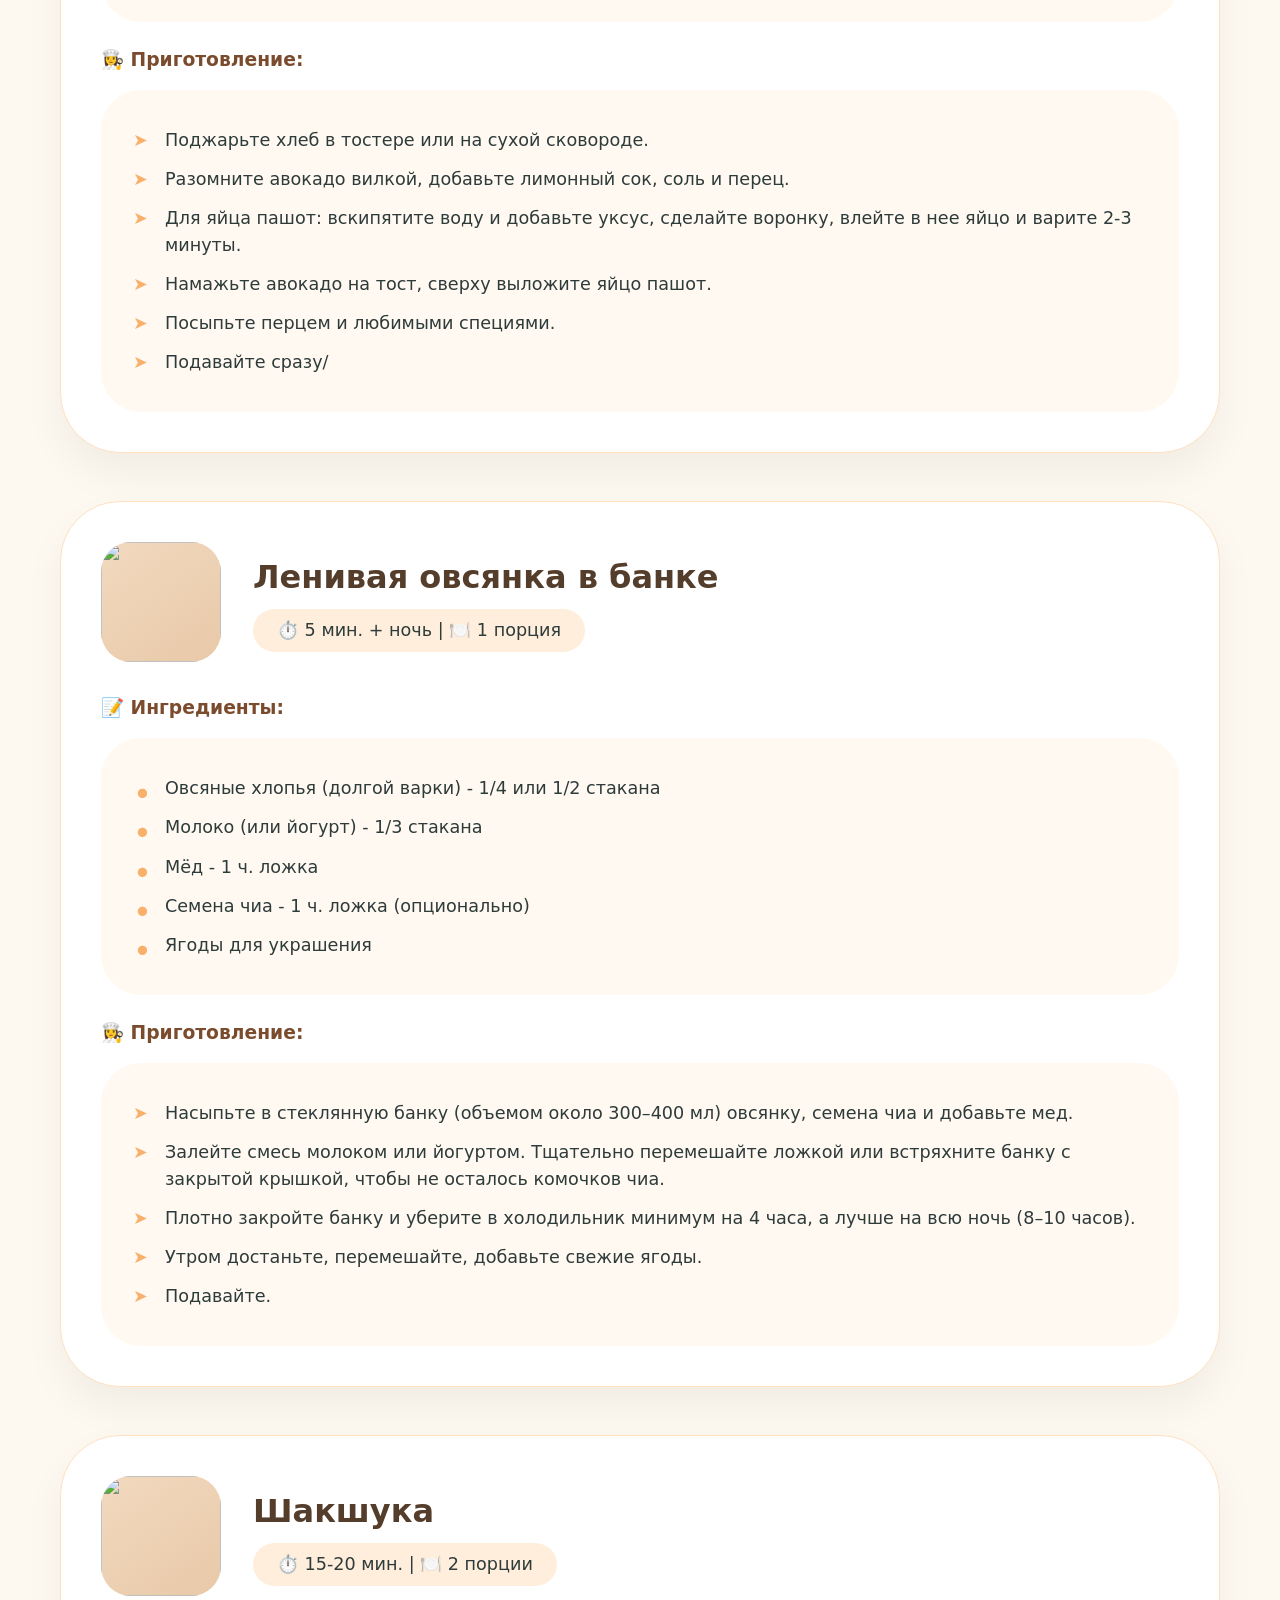
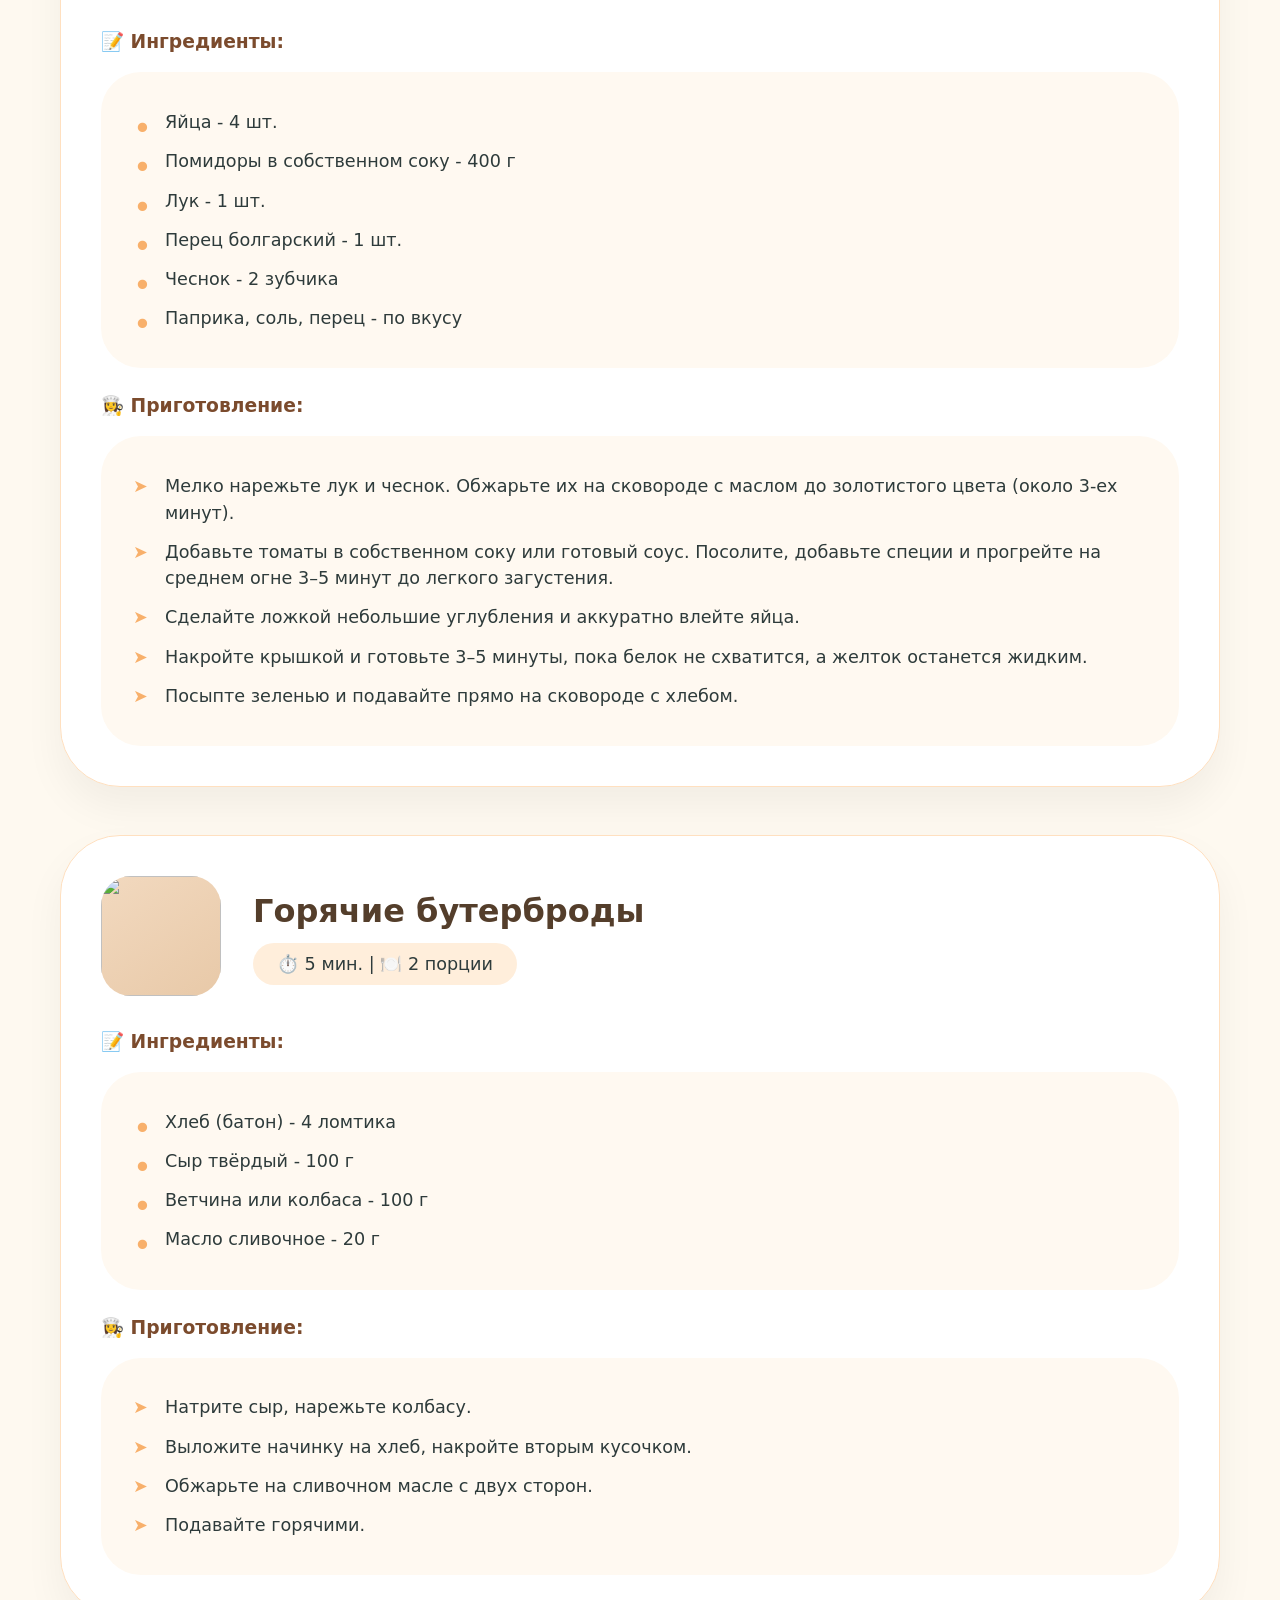
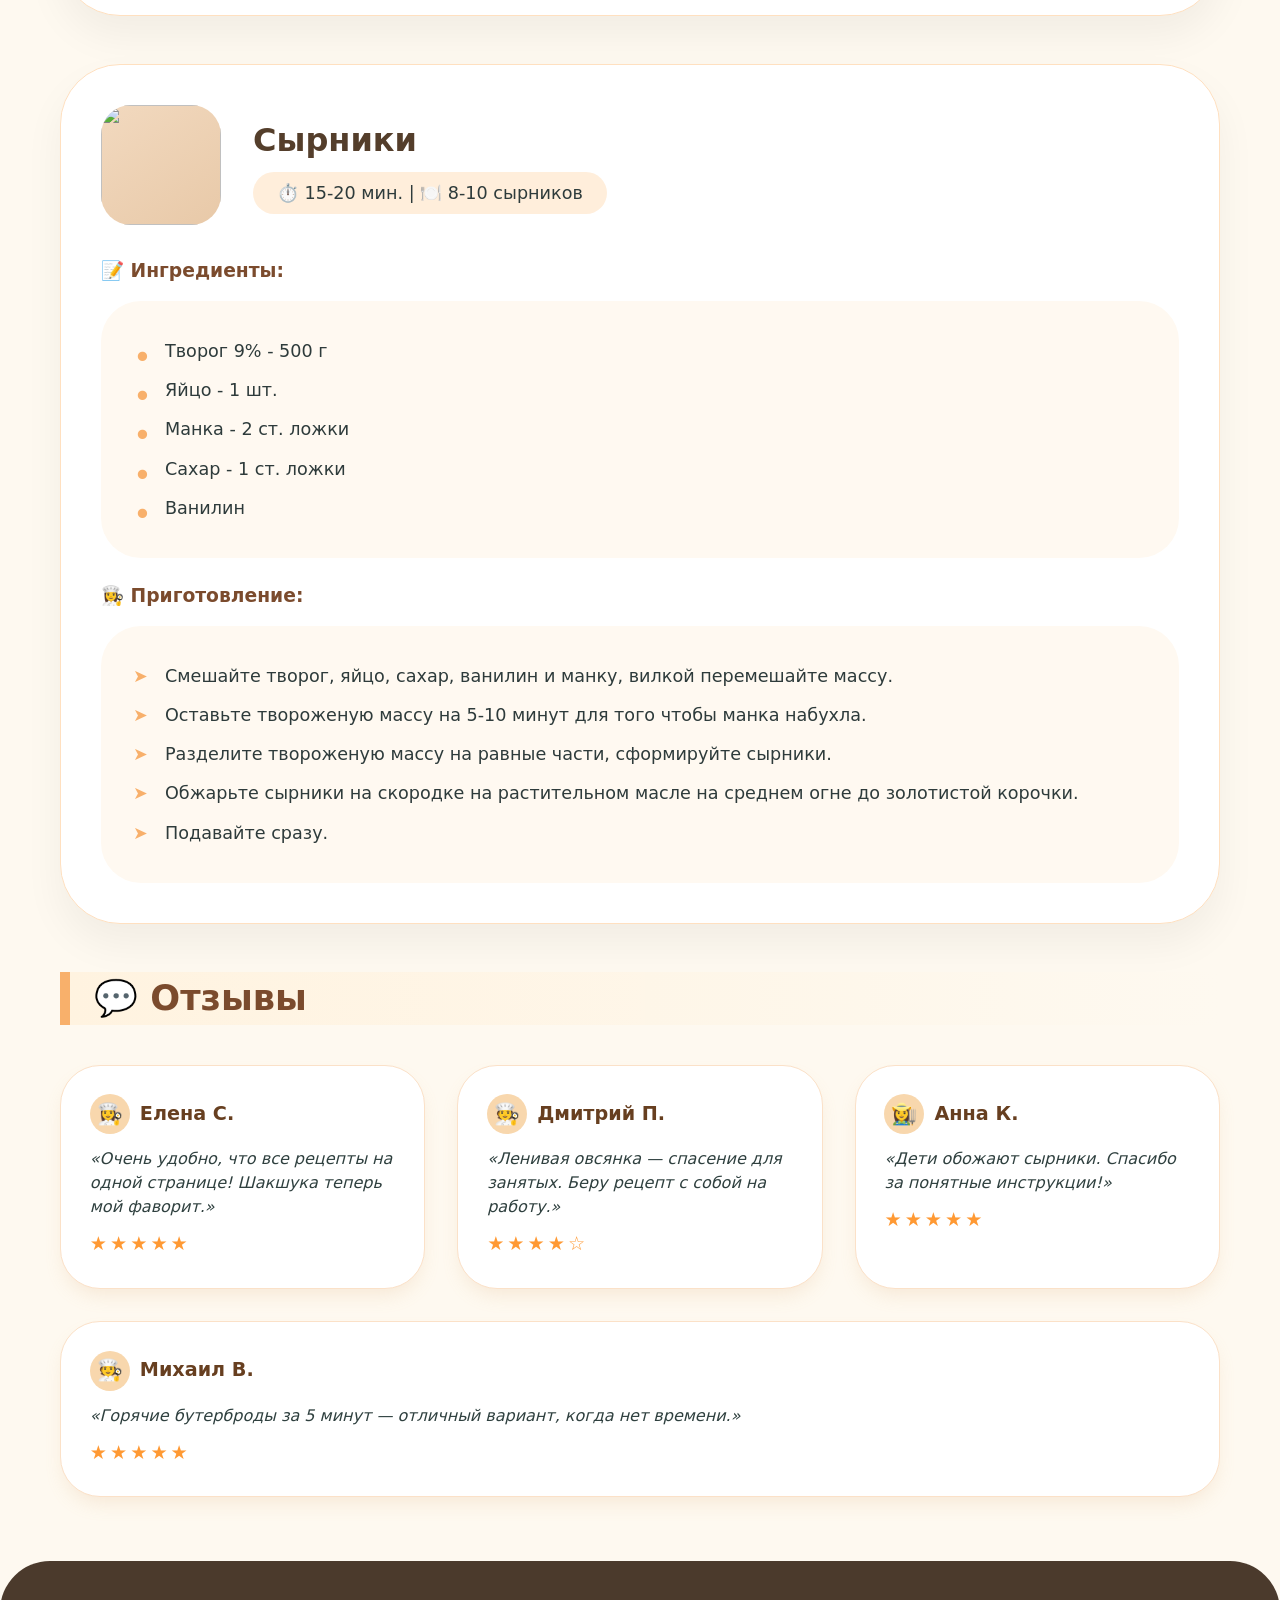
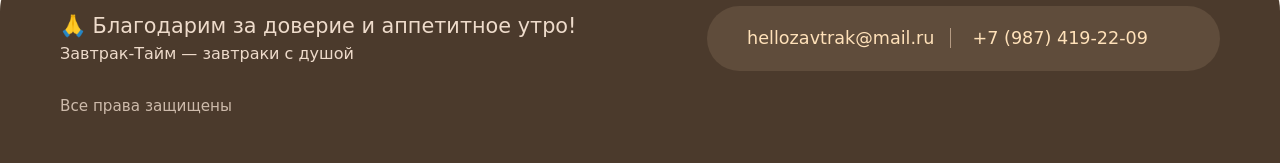
==== commit 06562bae: "Add files via upload" ====
--- a/index.html
+++ b/index.html
@@ -1,5 +1,5 @@
 <!DOCTYPE html>
-<html lang="ru">
+<html lang="en">
 <head>
     <meta charset="UTF-8">
     <meta name="viewport" content="width=device-width, initial-scale=1.0">
@@ -41,7 +41,7 @@
                 <img src="гранола.jpg" alt="" class="recipe-img">
                 <div>
                     <div class="recipe-title">Гранола с йогуртом и ягодами</div>
-                    <span class="meta">⏱️ 10 мин. | 🍽️ 1 порция</span>
+                    <span class="meta">⏱️ 5 мин. | 🍽️ 1 порция</span>
                 </div>
             </div>
             <h3>📝 Ингредиенты:</h3>
@@ -69,7 +69,7 @@
         <!-- 1. Ягодный смузи-бол -->
         <div class="full-recipe">
             <div class="recipe-header">
-                <div class="recipe-img">🥤</div>
+                <img src="/" alt="" class="recipe-img">
                 <div>
                     <div class="recipe-title">Ягодный смузи-бол</div>
                     <span class="meta">⏱️ 5 мин. | 🍽️ 1 порция</span>
@@ -95,7 +95,7 @@
         <!-- 2. Тост с авокадо и яйцом пашот -->
         <div class="full-recipe">
             <div class="recipe-header">
-                <div class="recipe-img">🥑</div>
+                <img src="/" alt="" class="recipe-img">
                 <div>
                     <div class="recipe-title">Тост с авокадо и яйцом пашот</div>
                     <span class="meta">⏱️ 10 мин. | 🍽️ 1 порция</span>
@@ -104,11 +104,11 @@
             <h3>📝 Ингредиенты:</h3>
             <ul class="ingredients-list">
                 <li>Хлеб для тостов - 2 ломтика</li>
-                <li>Авокадо -1/2 или 1 шт.</li>
+                <li>Авокадо - 1/2 или 1 шт.</li>
                 <li>Яйцо - 1-2 шт.</li>
                 <li>Лимонный сок - 1 ч. ложка</li>
-                <li>Соль, перец — по вкусу</li>
-                <li>Уксус (для пашота) — 1 ст. ложка</li>
+                <li>Соль, перец - по вкусу</li>
+                <li>Уксус (для пашота) - 1 ст. ложка</li>
                 <li>Дополнительно(по желанию): твороженый сыр, слабосоленый лосось, помидоры черри или микрозелень.</li>
             </ul>
             <h3>👩‍🍳 Приготовление:</h3>
@@ -118,13 +118,14 @@
                 <li>Для яйца пашот: вскипятите воду и добавьте уксус, сделайте воронку, влейте в нее яйцо и варите 2-3 минуты.</li>
                 <li>Намажьте авокадо на тост, сверху выложите яйцо пашот.</li>
                 <li>Посыпьте перцем и любимыми специями.</li>
+                <li>Подавайте сразу/</li>
             </ol>
         </div>
 
         <!-- 3. Ленивая овсянка в банке -->
         <div class="full-recipe">
             <div class="recipe-header">
-                <div class="recipe-img">🥣</div>
+                <img src="/" alt="" class="recipe-img">
                 <div>
                     <div class="recipe-title">Ленивая овсянка в банке</div>
                     <span class="meta">⏱️ 5 мин. + ночь | 🍽️ 1 порция</span>
@@ -144,14 +145,14 @@
                 <li>Залейте смесь молоком или йогуртом. Тщательно перемешайте ложкой или встряхните банку с закрытой крышкой, чтобы не осталось комочков чиа.</li>
                 <li>Плотно закройте банку и уберите в холодильник минимум на 4 часа, а лучше на всю ночь (8–10 часов).</li>
                 <li>Утром достаньте, перемешайте, добавьте свежие ягоды.</li>
-                <li>Наслаждайтесь</li>
+                <li>Подавайте.</li>
             </ol>
         </div>
 
         <!-- 4. Шакшука -->
         <div class="full-recipe">
             <div class="recipe-header">
-                <div class="recipe-img">🍳</div>
+                <img src="/" alt="" class="recipe-img">
                 <div>
                     <div class="recipe-title">Шакшука</div>
                     <span class="meta">⏱️ 15-20 мин. | 🍽️ 2 порции</span>
@@ -179,7 +180,7 @@
         <!-- 5. Горячие бутерброды -->
         <div class="full-recipe">
             <div class="recipe-header">
-                <div class="recipe-img">🥪</div>
+                <img src="/" alt="" class="recipe-img">
                 <div>
                     <div class="recipe-title">Горячие бутерброды</div>
                     <span class="meta">⏱️ 5 мин. | 🍽️ 2 порции</span>
@@ -201,30 +202,30 @@
             </ol>
         </div>
 
-        <!-- 6. Сырники со сметаной -->
-        <div class="full-recipe">
-            <div class="recipe-header">
-                <div class="recipe-img">🥞</div>
+        <!-- 6. Сырники  -->
+        <div class="full-recipe">
+            <div class="recipe-header">
+                <img src="сырники.JPG" alt="" class="recipe-img">
                 <div>
                     <div class="recipe-title">Сырники</div>
-                    <span class="meta">⏱️ 15 мин. | 🍽️ 8-10 сырников</span>
-                </div>
-            </div>
-            <h3>📝 Ингредиенты:</h3>
-            <ul class="ingredients-list">
-                <li>Творог - 400 г</li>
+                    <span class="meta">⏱️ 15-20 мин. | 🍽️ 8-10 сырников</span>
+                </div>
+            </div>
+            <h3>📝 Ингредиенты:</h3>
+            <ul class="ingredients-list">
+                <li>Творог 9% - 500 г</li>
                 <li>Яйцо - 1 шт.</li>
-                <li>Манка - 3-4 ст. ложки</li>
-                <li>Сахар - 2 ст. ложки</li>
+                <li>Манка - 2 ст. ложки</li>
+                <li>Сахар - 1 ст. ложки</li>
                 <li>Ванилин </li>
             </ul>
             <h3>👩‍🍳 Приготовление:</h3>
             <ol class="steps-list">
                 <li>Смешайте творог, яйцо, сахар, ванилин и манку, вилкой перемешайте массу.</li>
-                <li>Оставьте твороженую массу на 3-5 минут.</li>
+                <li>Оставьте твороженую массу на 5-10 минут для того чтобы манка набухла.</li>
                 <li>Разделите твороженую массу на равные части, сформируйте сырники.</li>
-                <li>Обжарьте сырники на скородке на растительном масле на среднем огне до их румяност с двух сторон.</li>
-                <li>Наслаждайтесь.</li>
+                <li>Обжарьте сырники на скородке на растительном масле на среднем огне до золотистой корочки.</li>
+                <li>Подавайте сразу.</li>
             </ol>
         </div>
 
@@ -263,10 +264,9 @@
             <div class="footer-contacts">
                 <span>hellozavtrak@mail.ru</span>
                 <span>+7 (987) 419-22-09</span>
-                <span>Max</span>
             </div>
             <div class="footer-date">
-                 Все права 
+                 Все права защищены
             </div>
         </div>
     </footer>
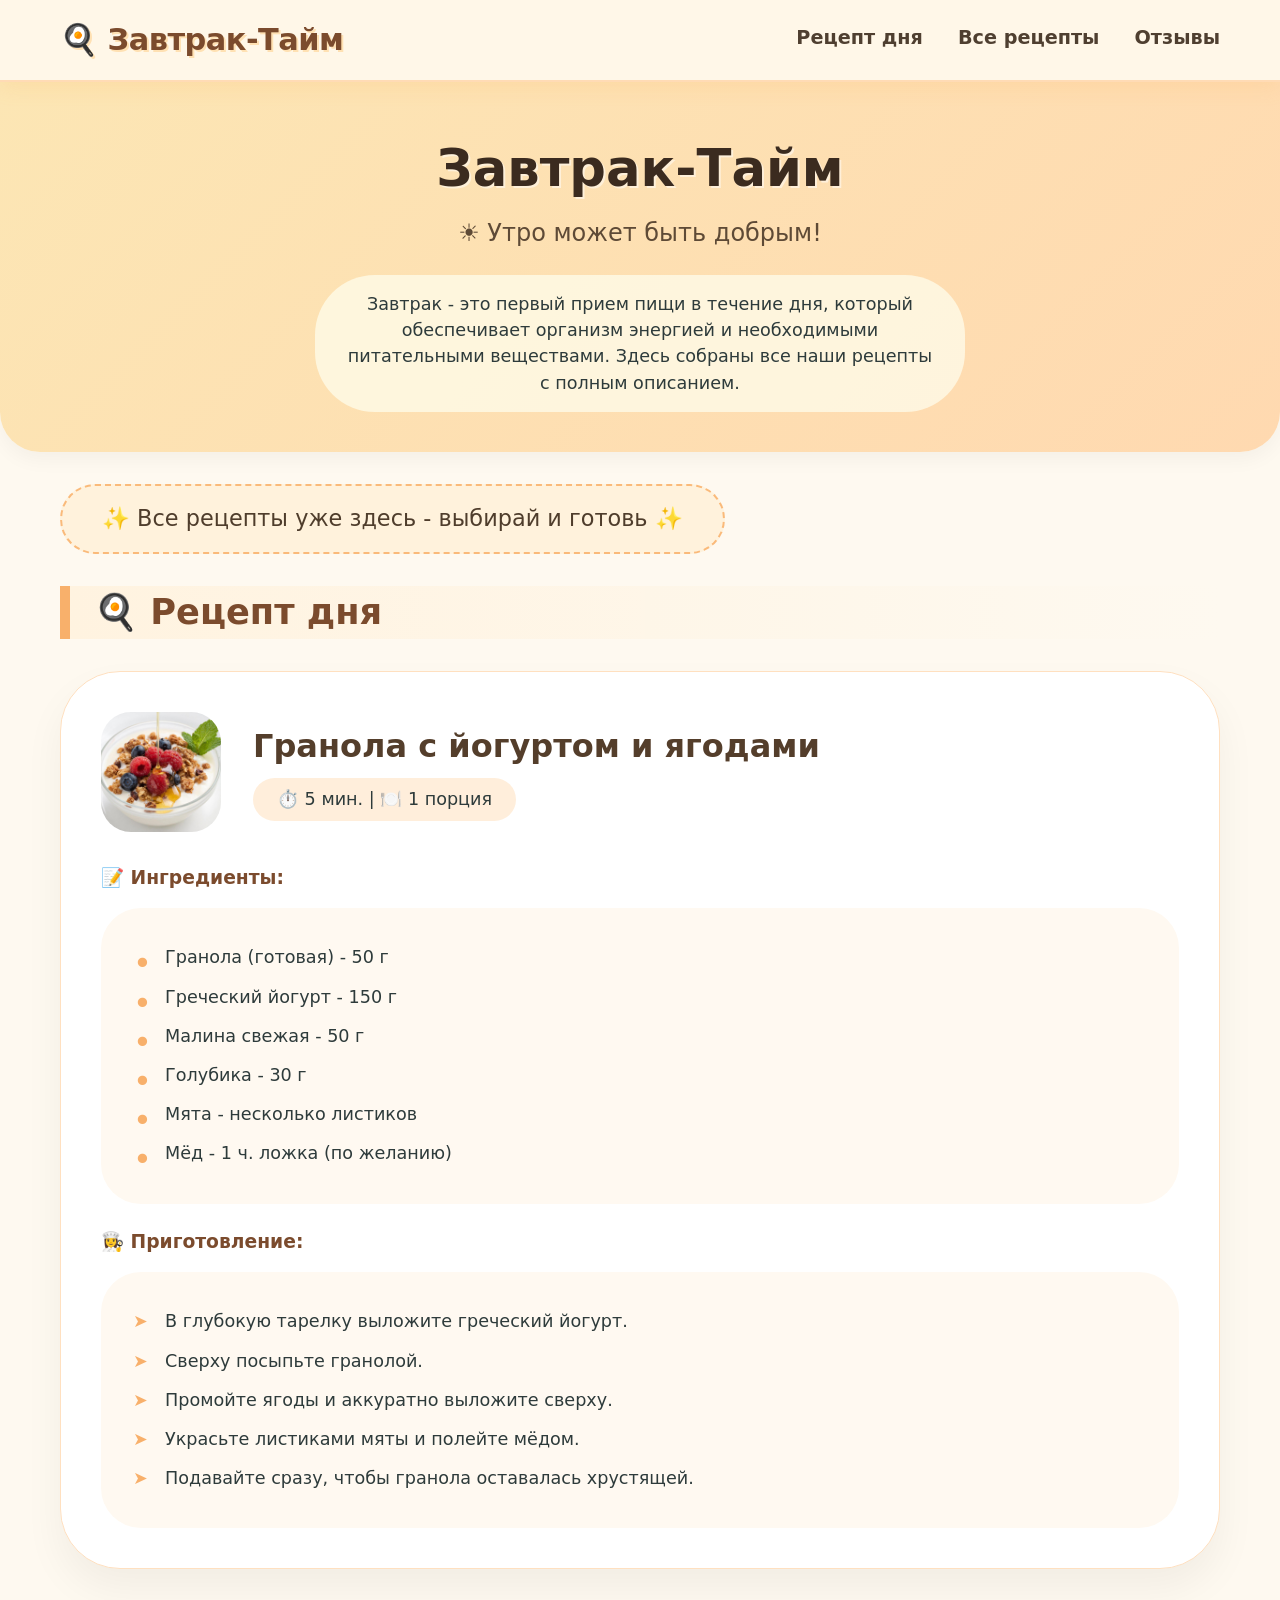
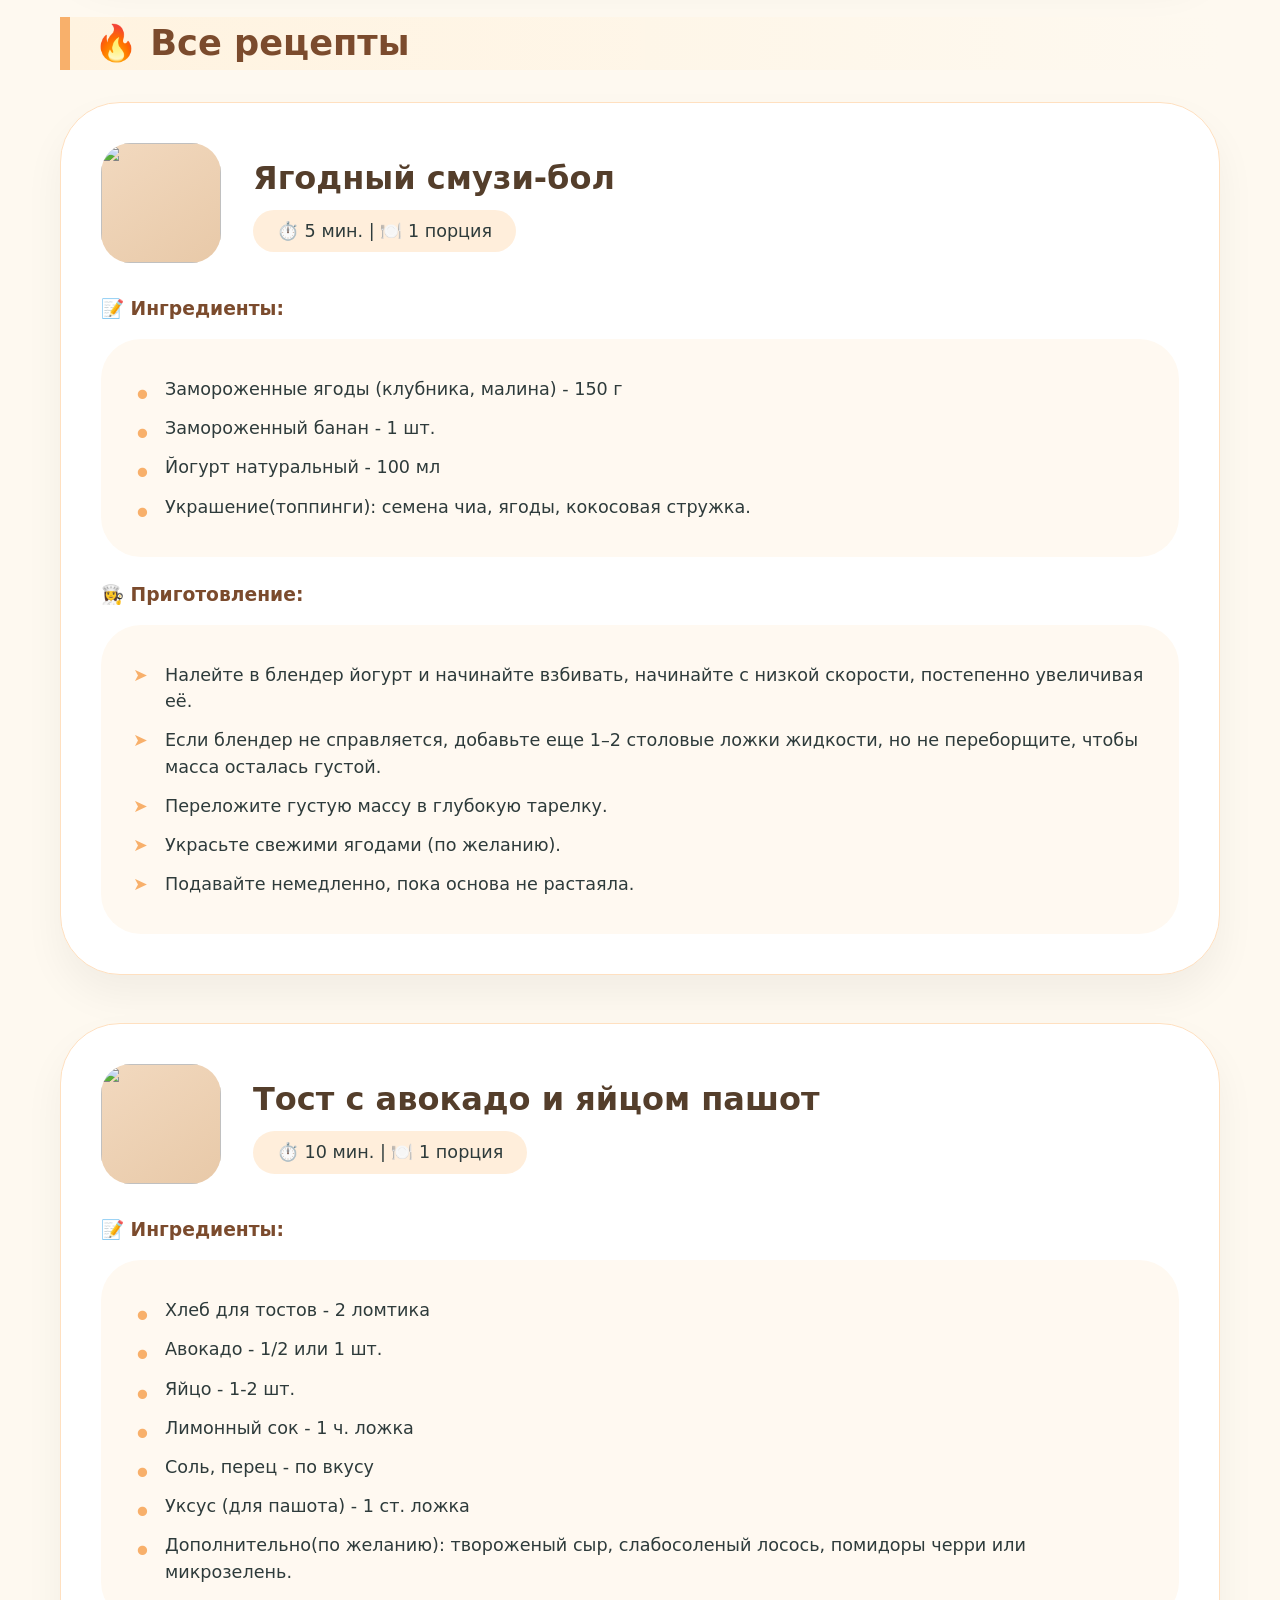
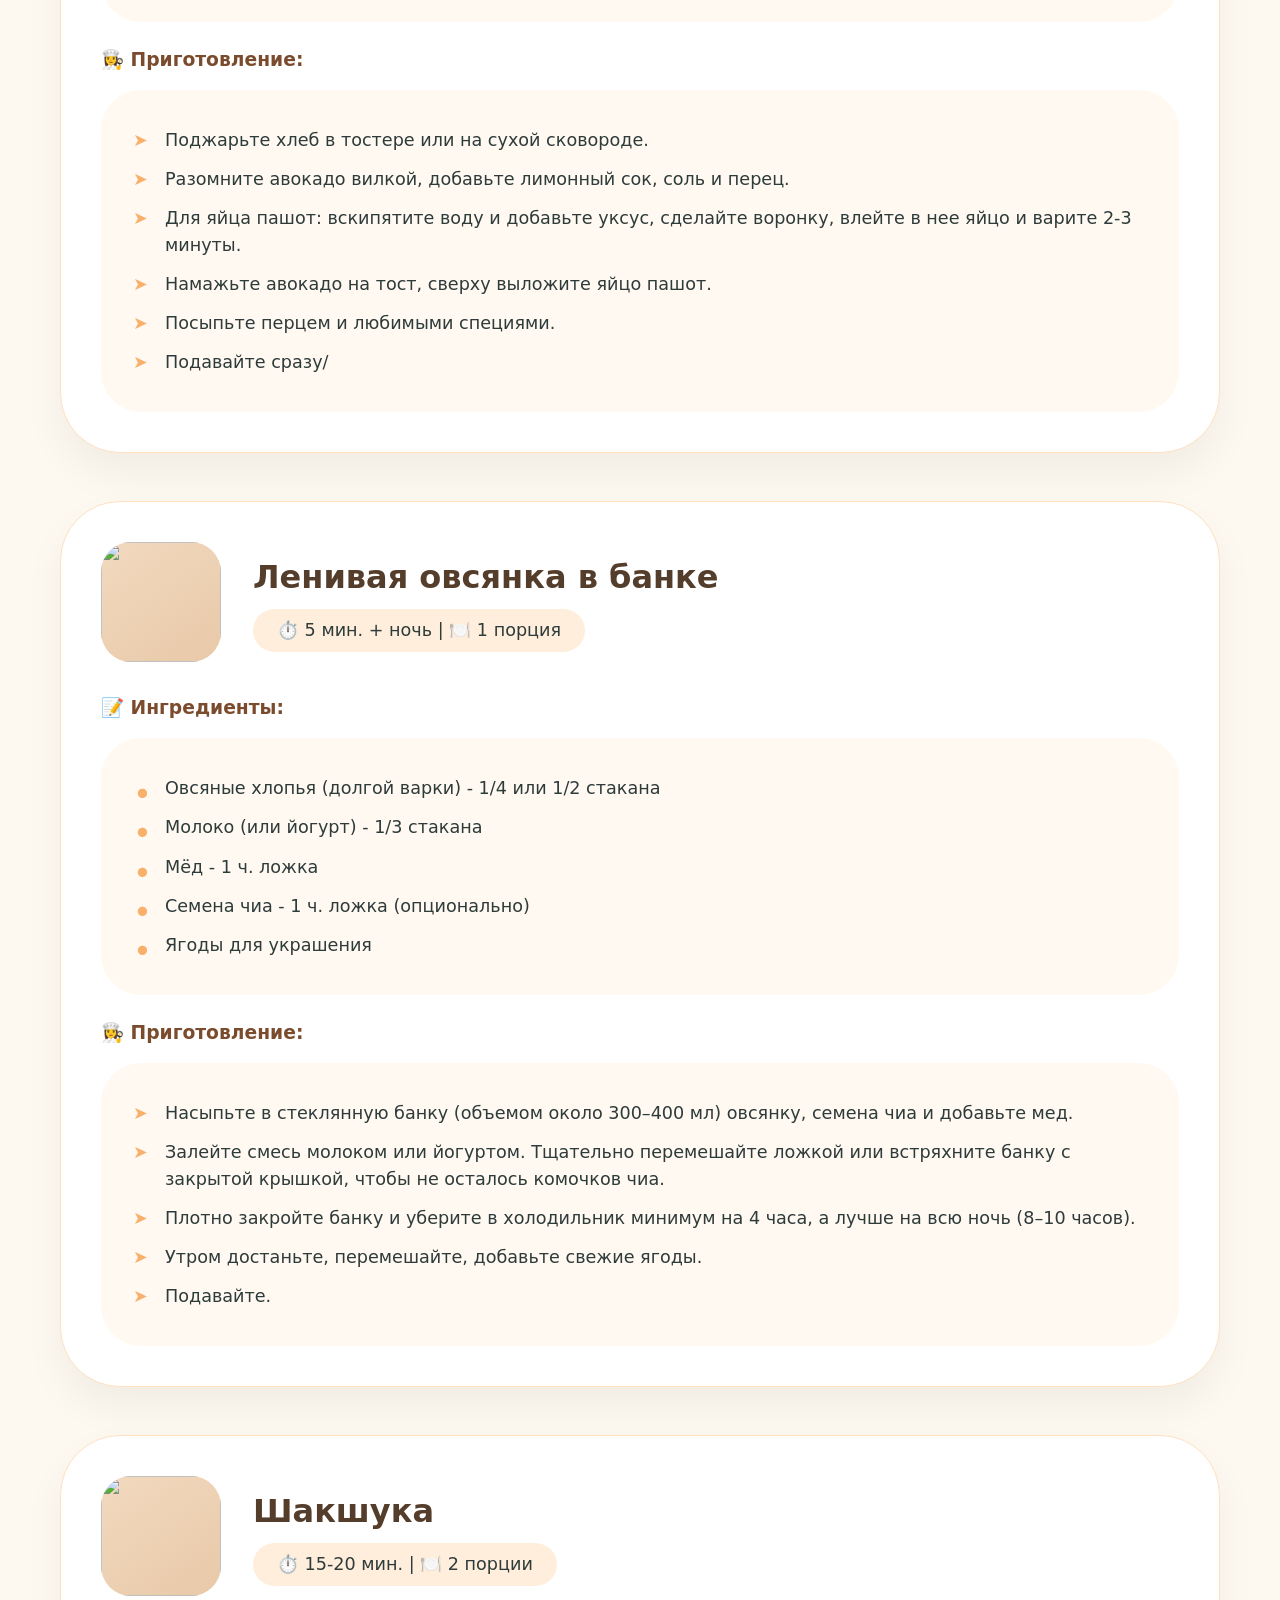
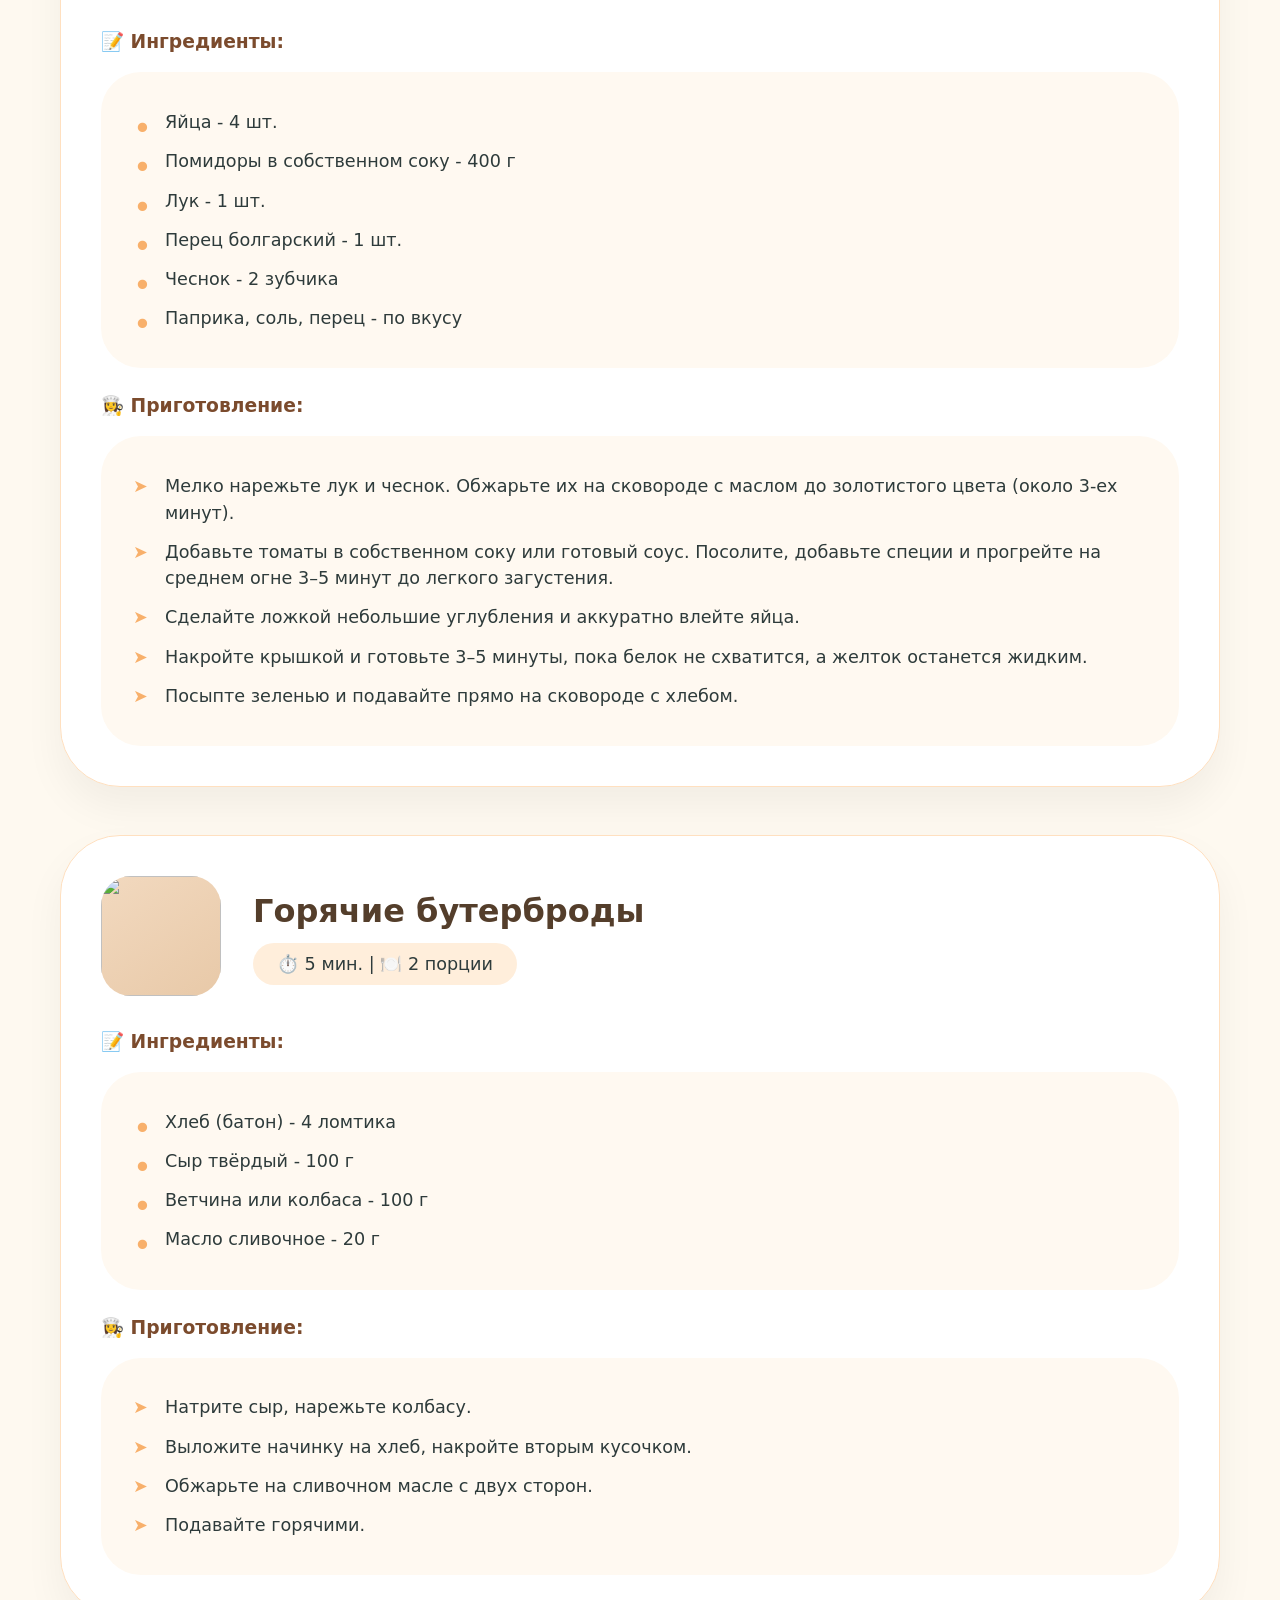
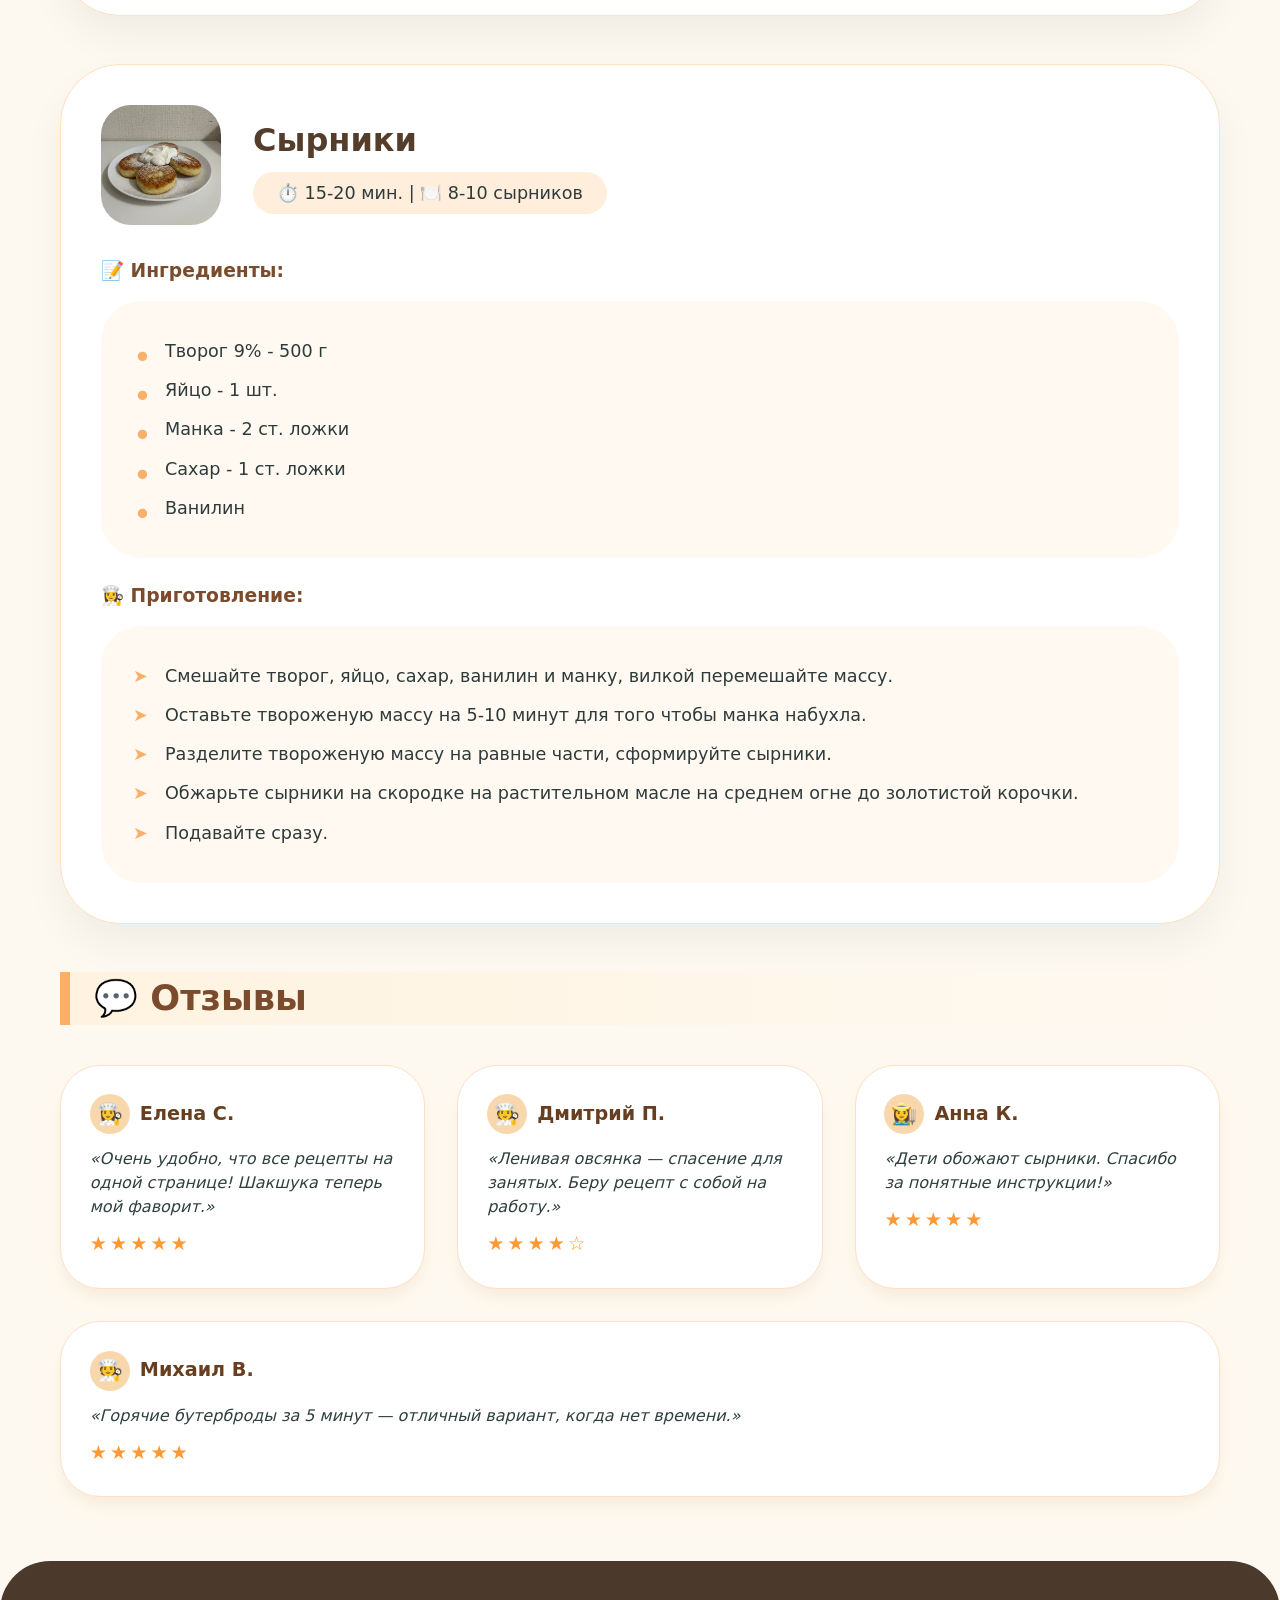
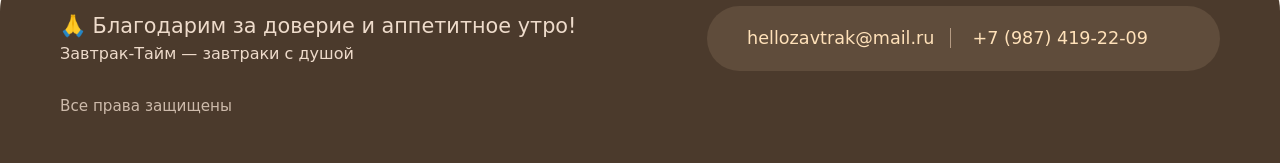
==== commit a88b574e: "Add files via upload" ====
--- a/index.html
+++ b/index.html
@@ -205,7 +205,7 @@
         <!-- 6. Сырники  -->
         <div class="full-recipe">
             <div class="recipe-header">
-                <img src="сырники.JPG" alt="" class="recipe-img">
+                <img src="сырники.jpg" alt="" class="recipe-img">
                 <div>
                     <div class="recipe-title">Сырники</div>
                     <span class="meta">⏱️ 15-20 мин. | 🍽️ 8-10 сырников</span>
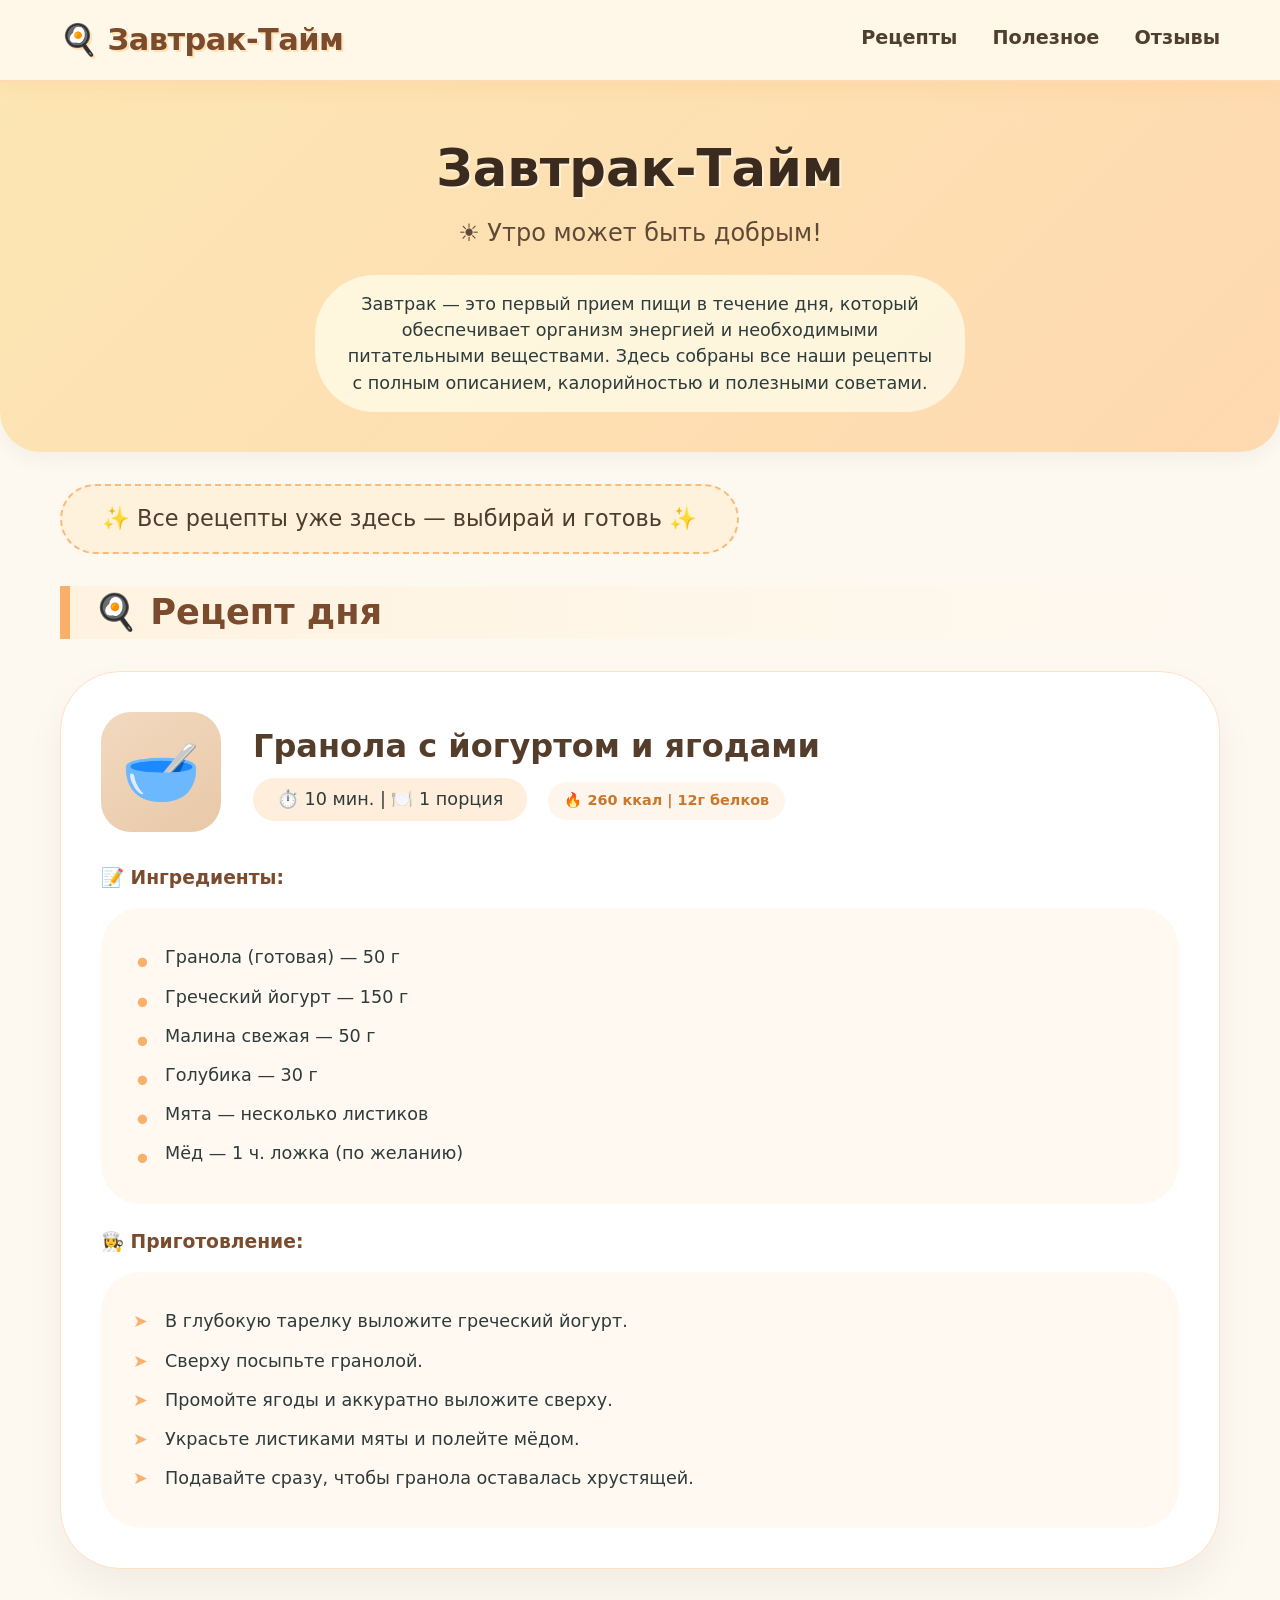
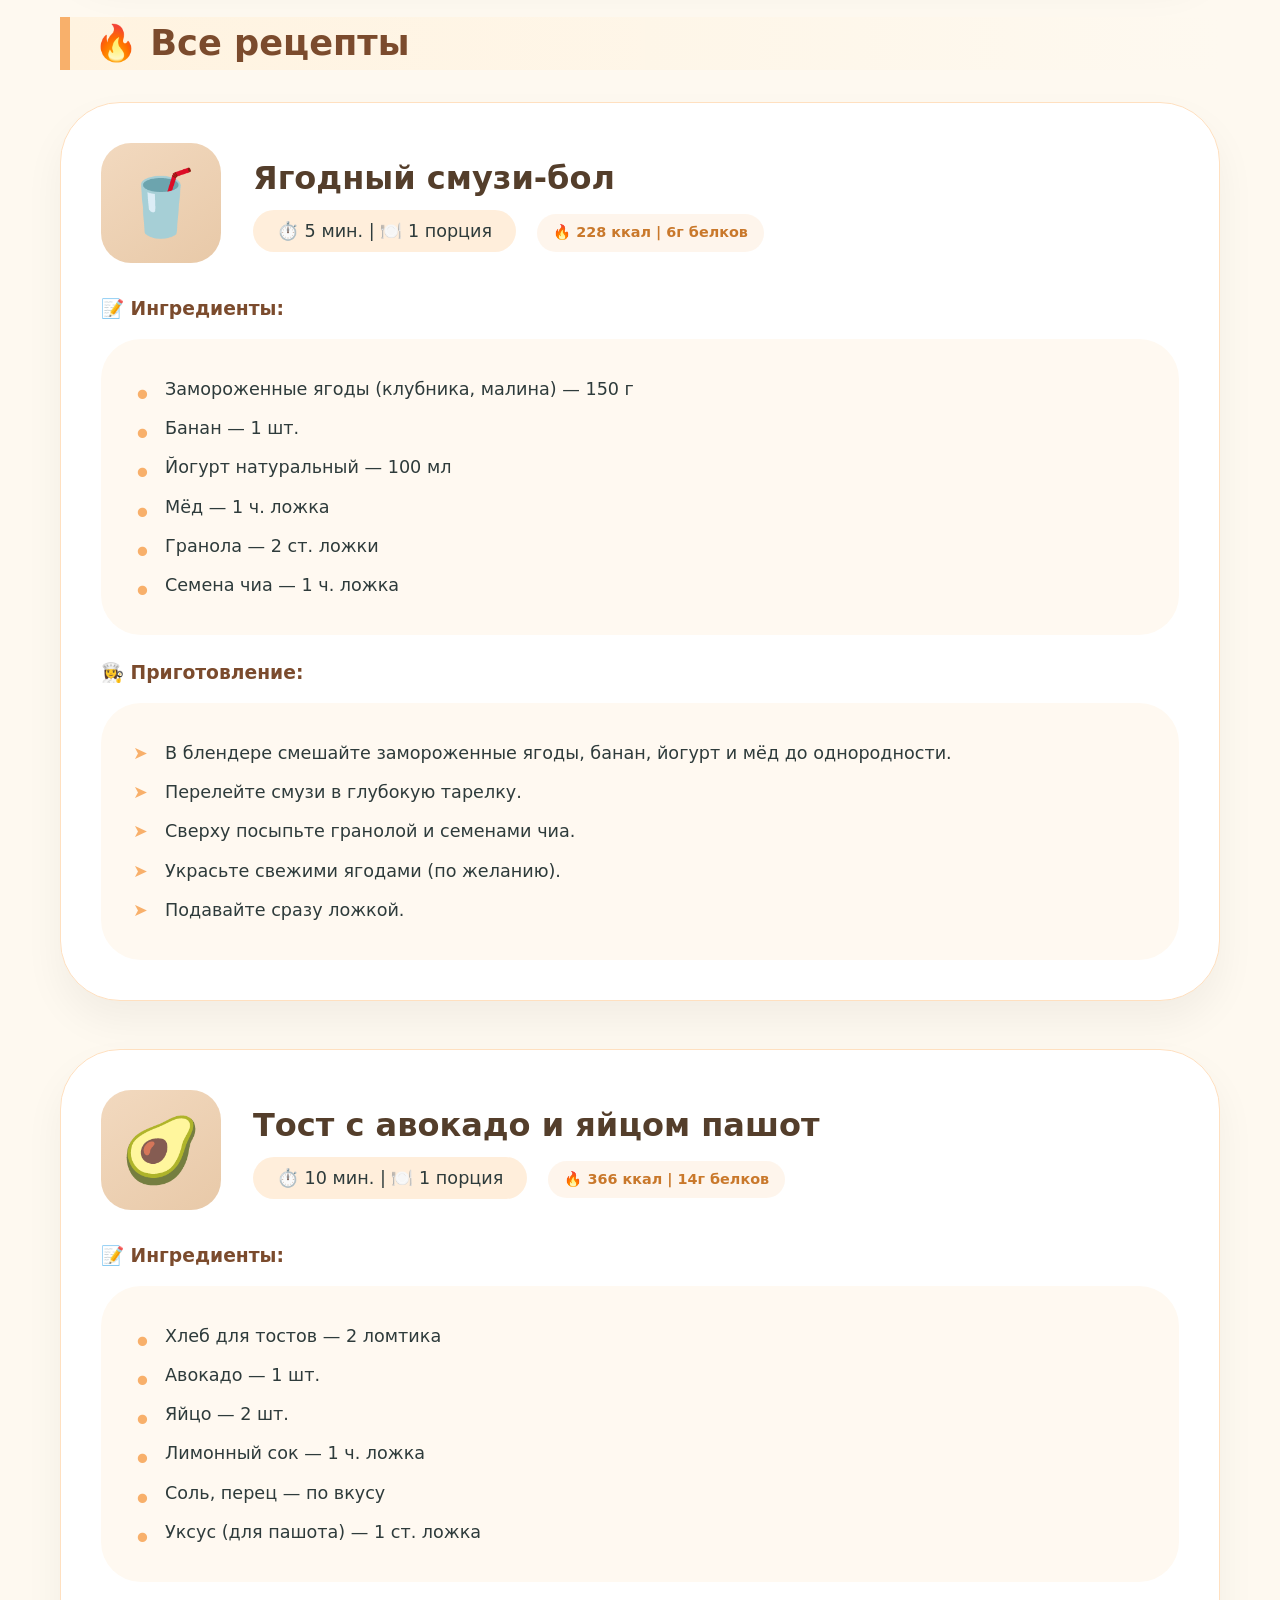
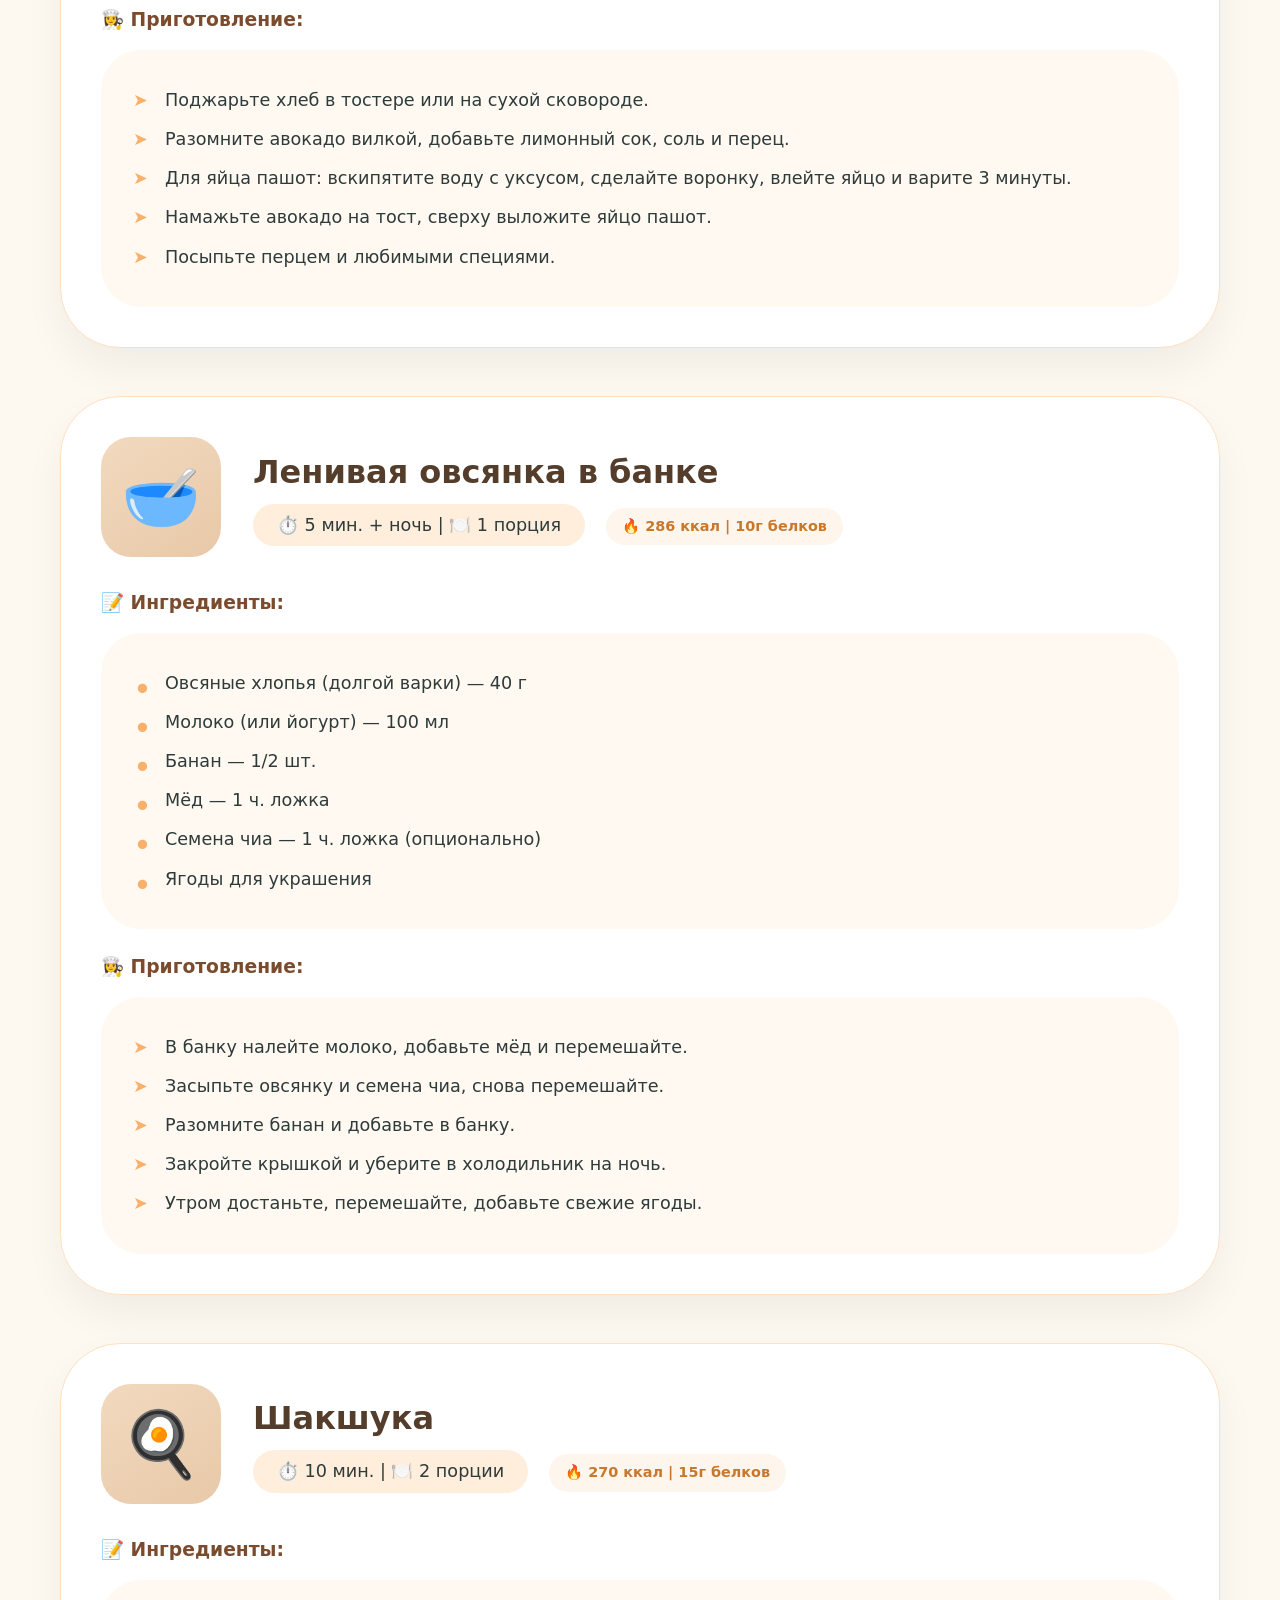
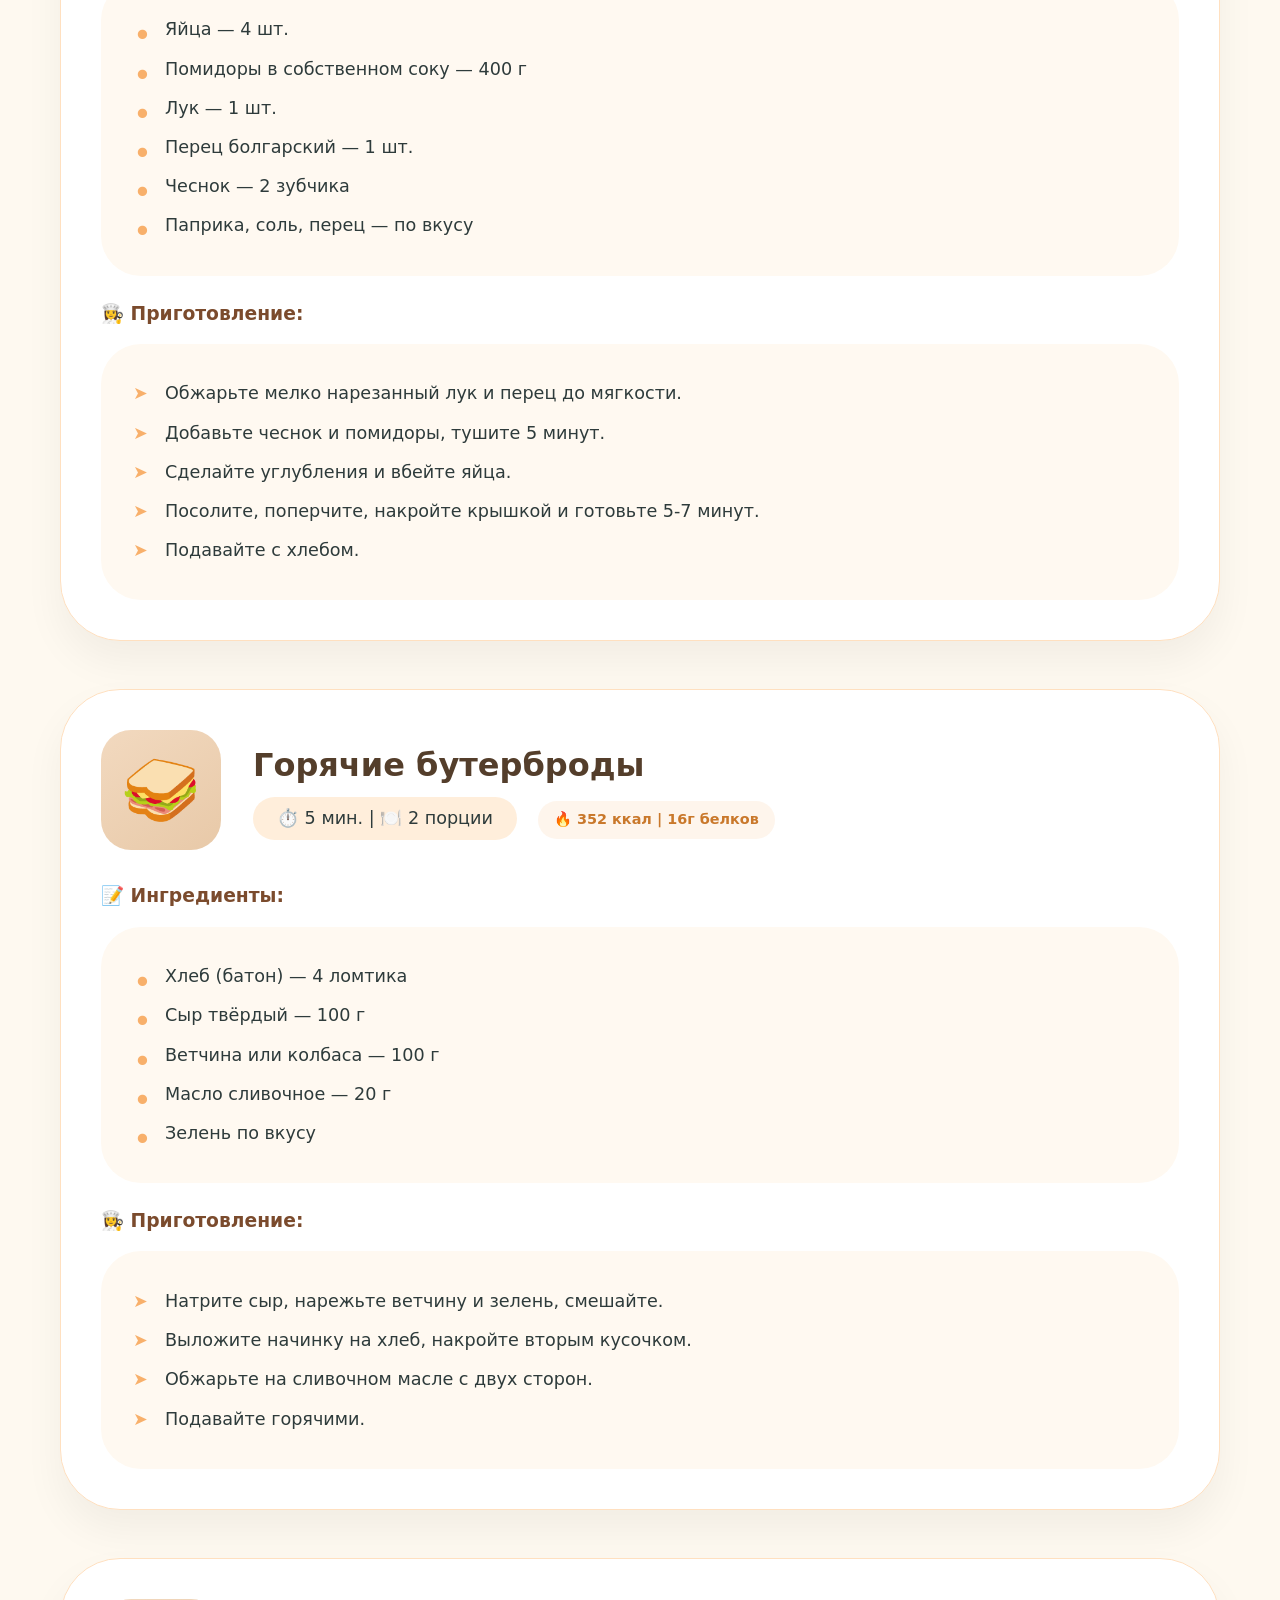
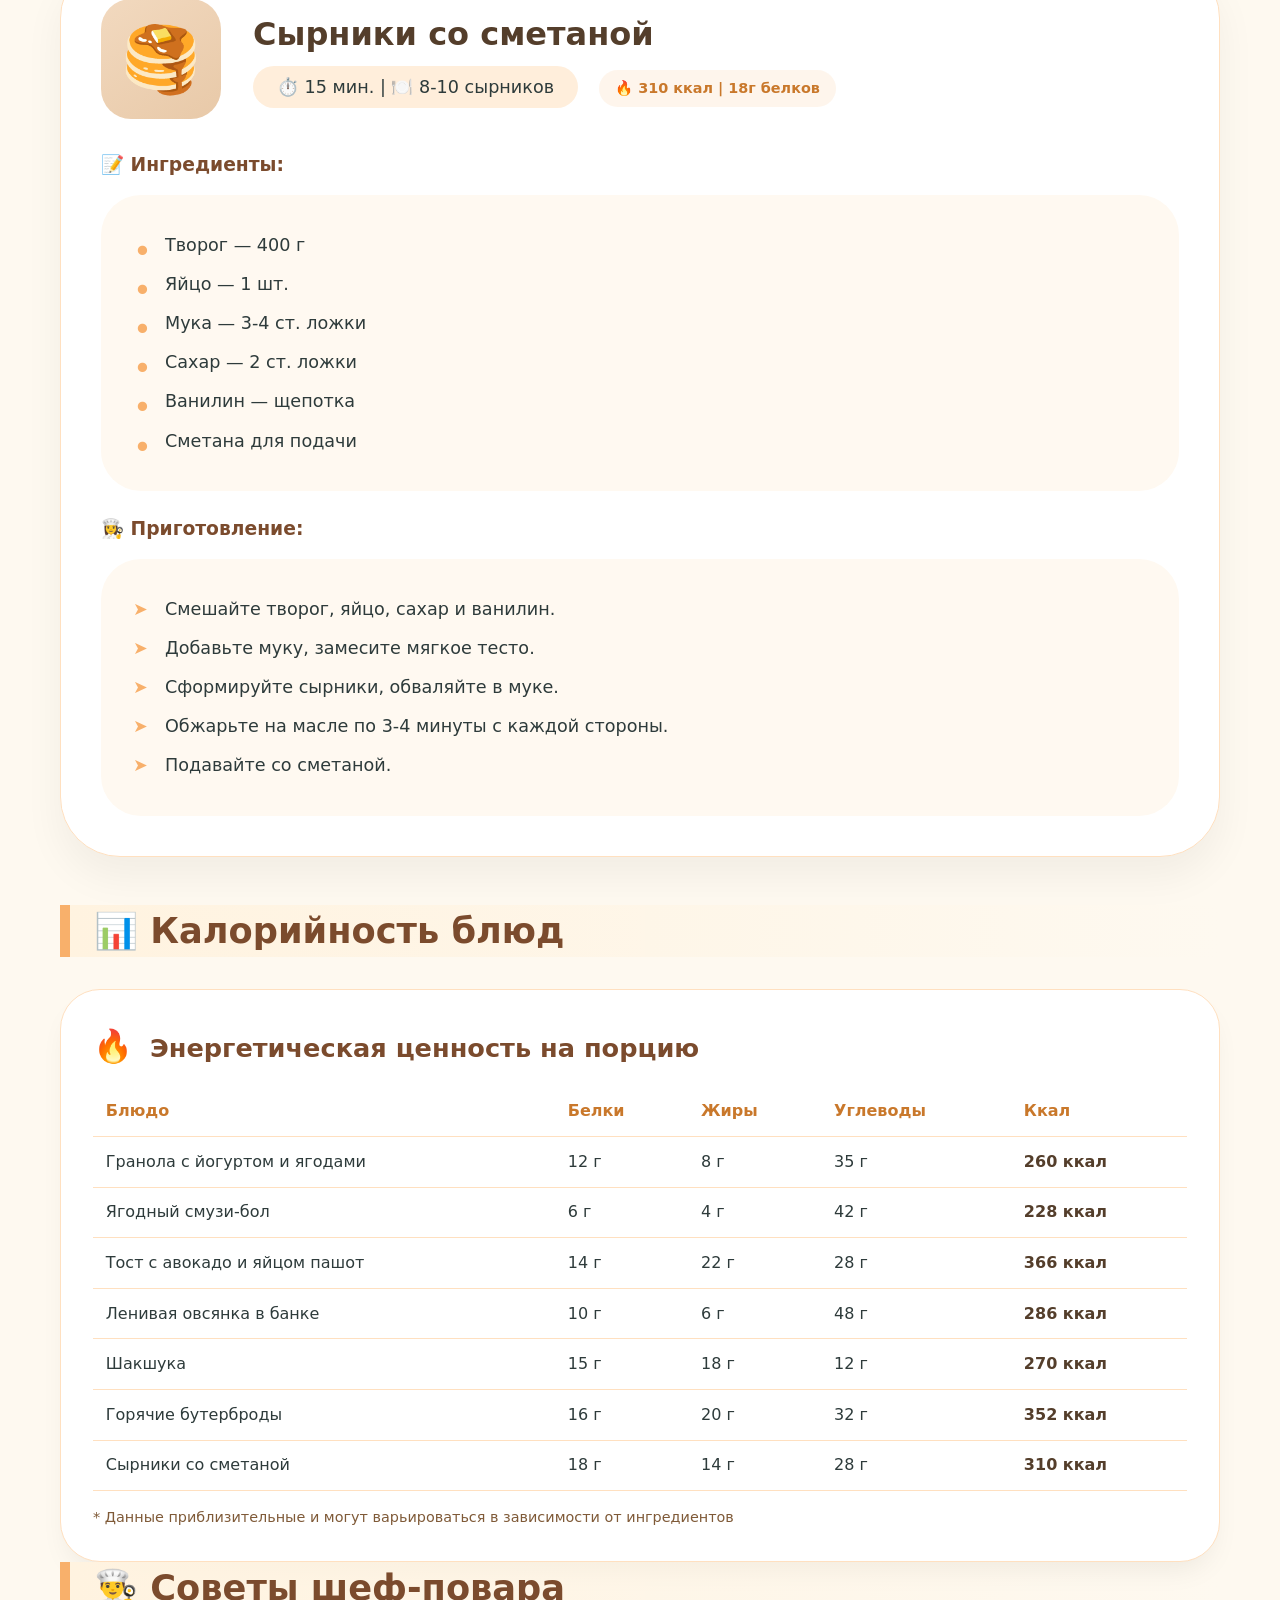
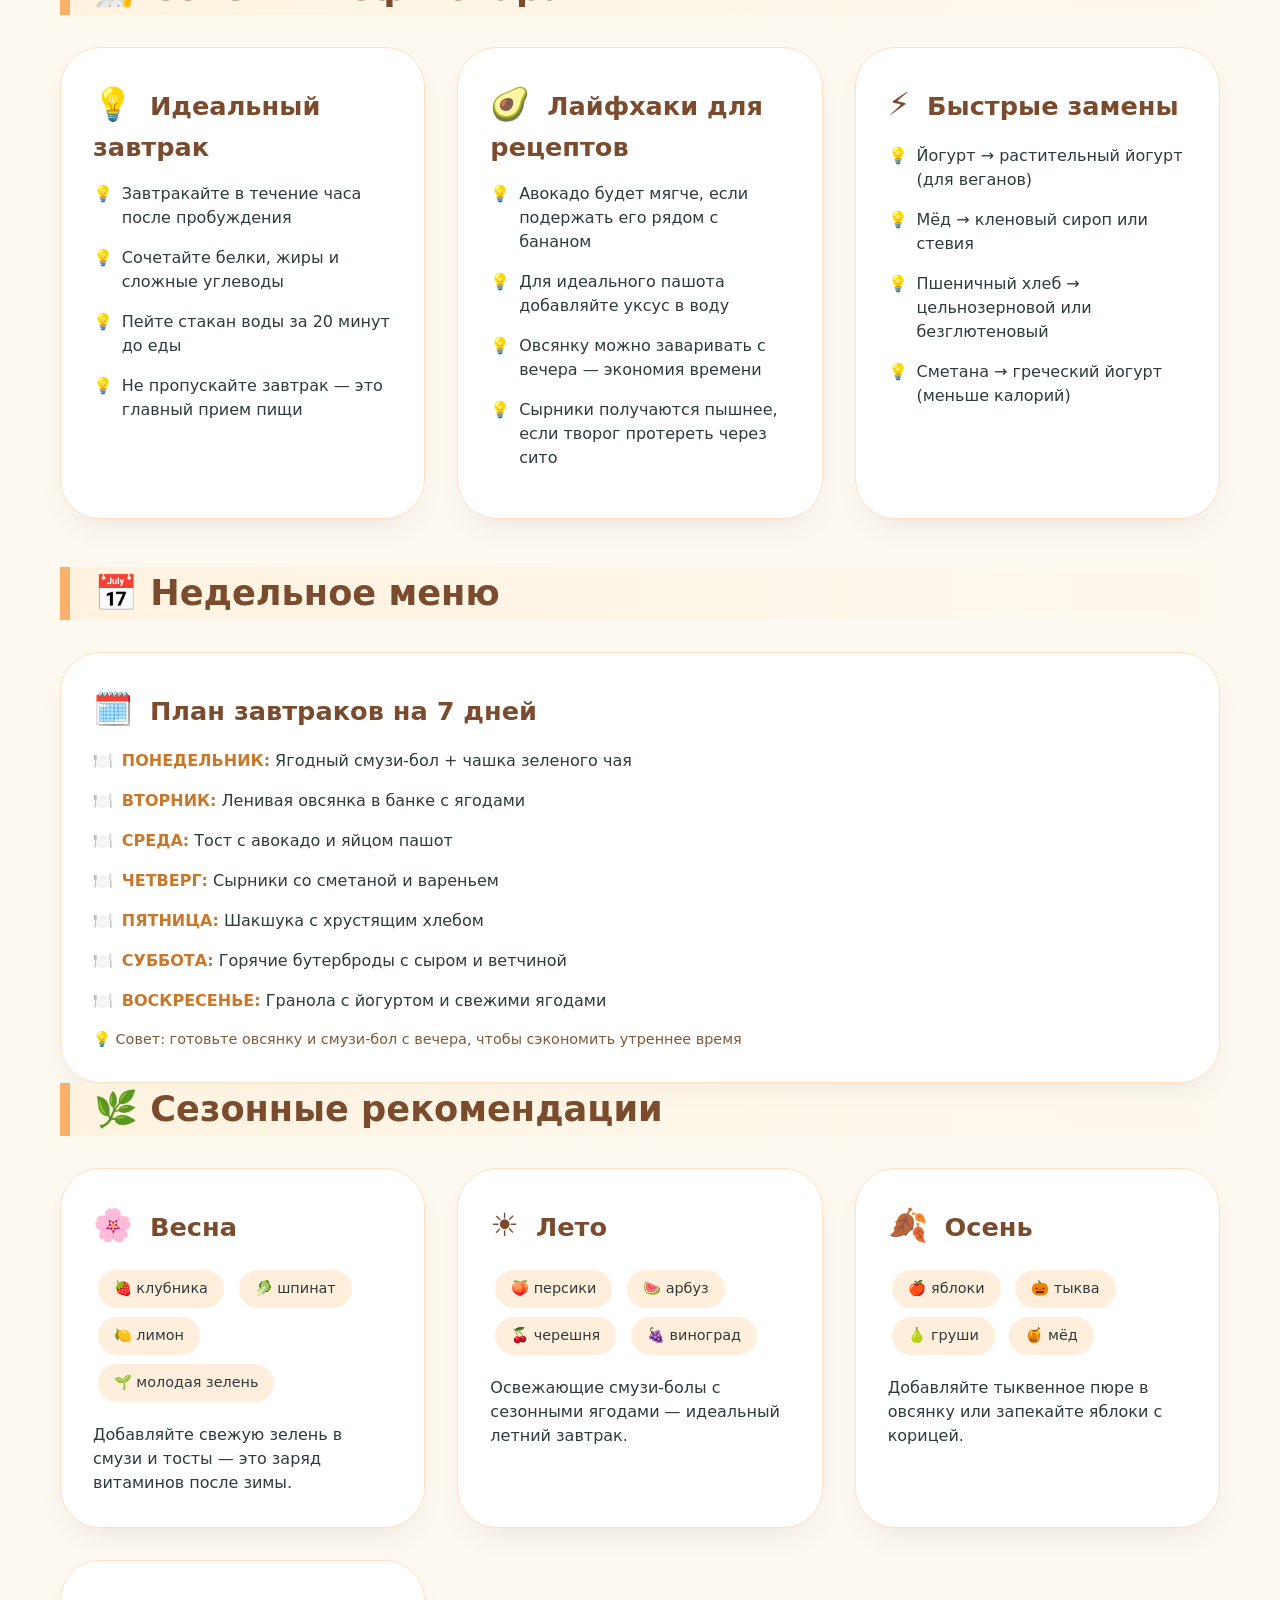
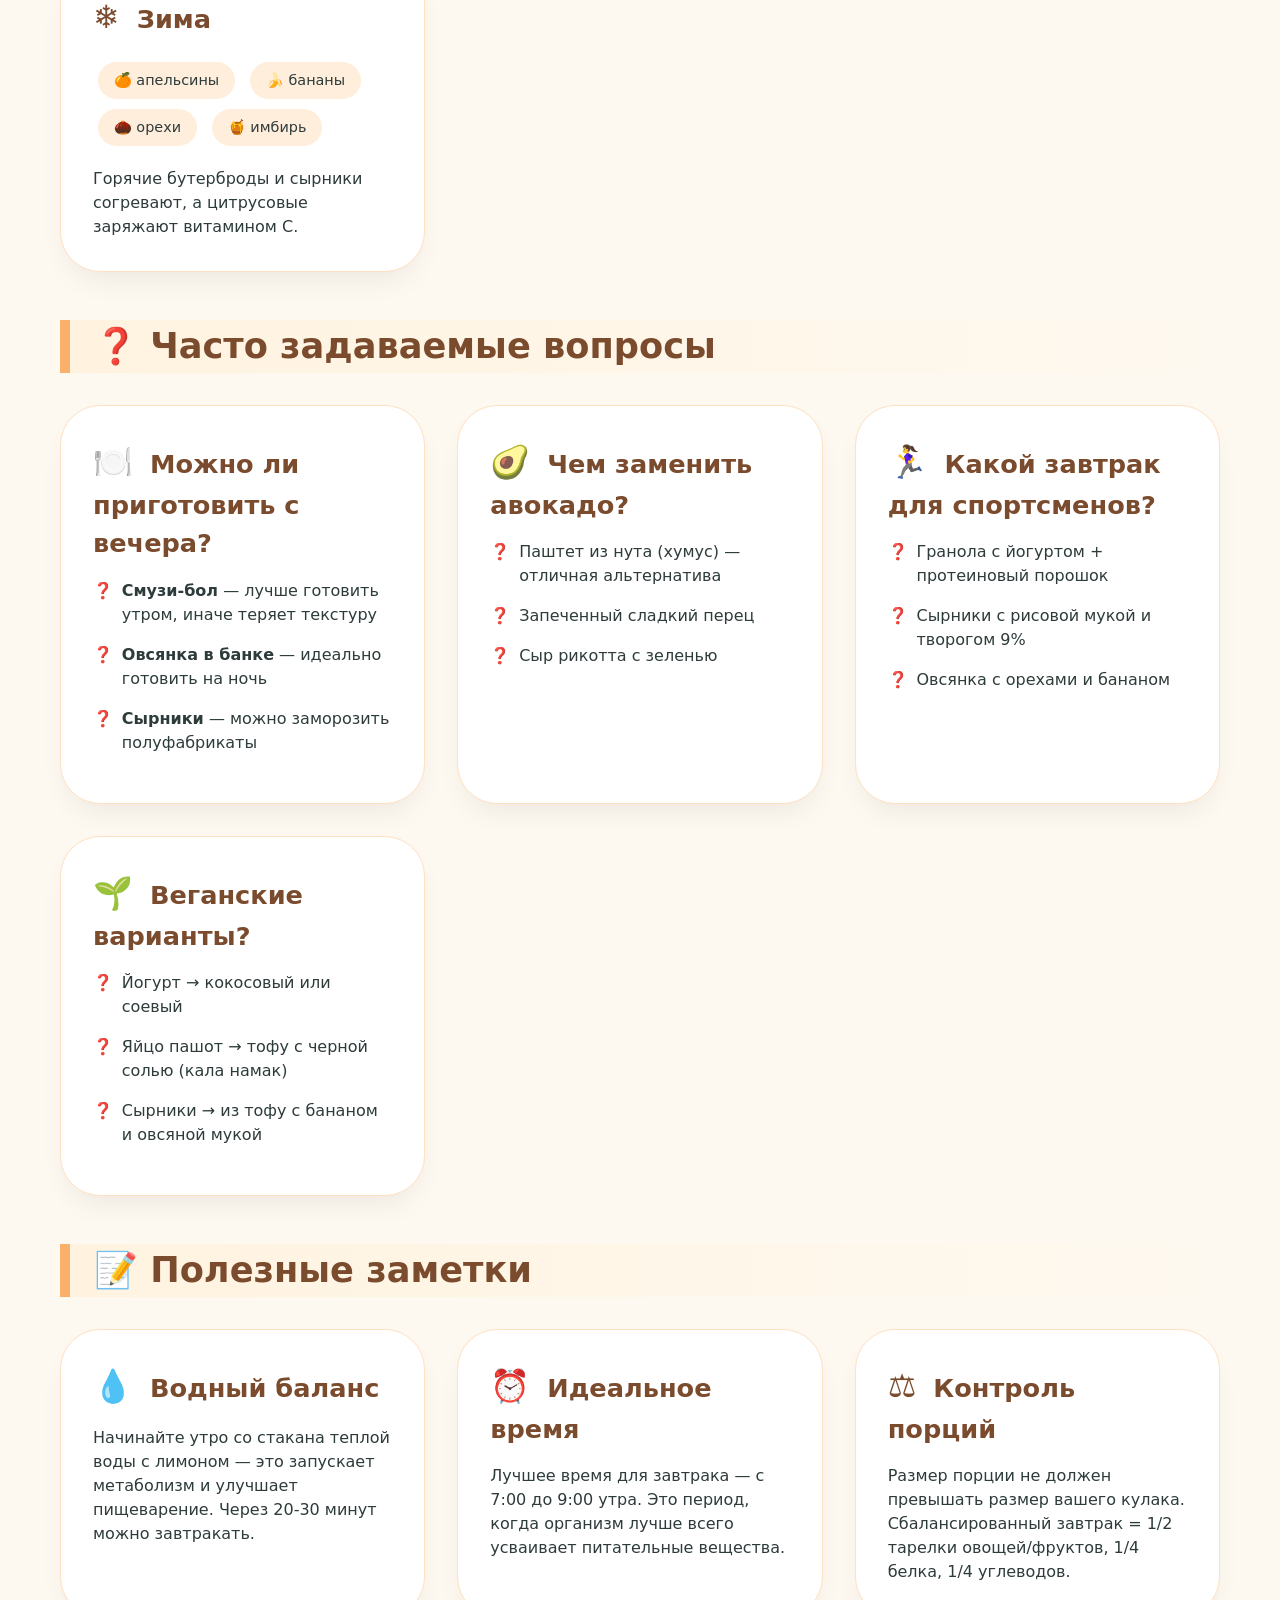
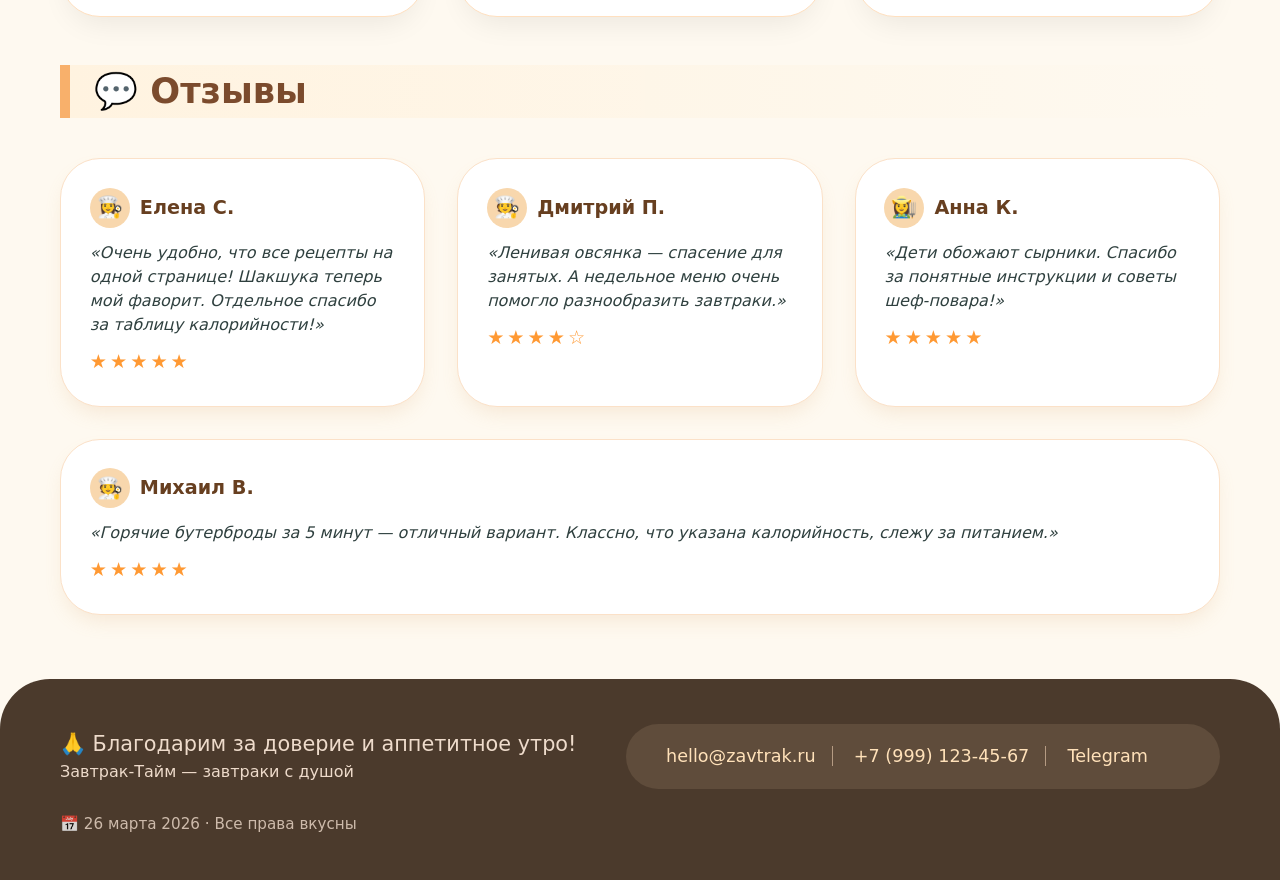
==== commit ce8fbcff: "новый сайт с дополнениями новый сайт с дополнениями( калорийность, советы, меню, сезоны, FAQ, заметк" ====
--- a/index.html
+++ b/index.html
@@ -1,274 +1,882 @@
-<!DOCTYPE html>
-<html lang="en">
-<head>
-    <meta charset="UTF-8">
-    <meta name="viewport" content="width=device-width, initial-scale=1.0">
-    <title>Завтрак-Тайм | Утро может быть добрым</title>
-    <link rel="stylesheet" href="style.css">
-    <link rel="shortcut icon" href="лого.jpg" type="image/x-icon">
-</head>
-<body>
-    <header class="page-header">
-        <div class="container header-container">
-            <div class="logo">
-                🍳 Завтрак-Тайм
-            </div>
-            <nav class="nav-links">
-                <a>Рецепт дня</a>
-                <a>Все рецепты</a>
-                <a>Отзывы</a>
-            </nav>
-        </div>
-    </header>
-
-    <section class="hero">
-        <div class="container">
-            <h1>Завтрак-Тайм</h1>
-            <div class="sub">☀️ Утро может быть добрым!</div>
-            <p>Завтрак - это первый прием пищи в течение дня, который обеспечивает организм энергией и необходимыми питательными веществами. Здесь собраны все наши рецепты с полным описанием.</p>
-        </div>
-    </section>
-
-    <main class="container">
-        <div class="greeting-text">
-            ✨ Все рецепты уже здесь - выбирай и готовь ✨
-        </div>
-
-        <!-- ===== РЕЦЕПТ ДНЯ (сразу полный) ===== -->
-        <h2 class="section-title">🍳 Рецепт дня</h2>
-        <div class="full-recipe">
-            <div class="recipe-header">
-                <img src="гранола.jpg" alt="" class="recipe-img">
-                <div>
-                    <div class="recipe-title">Гранола с йогуртом и ягодами</div>
-                    <span class="meta">⏱️ 5 мин. | 🍽️ 1 порция</span>
-                </div>
-            </div>
-            <h3>📝 Ингредиенты:</h3>
-            <ul class="ingredients-list">
-                <li>Гранола (готовая) - 50 г</li>
-                <li>Греческий йогурт - 150 г</li>
-                <li>Малина свежая - 50 г</li>
-                <li>Голубика - 30 г</li>
-                <li>Мята - несколько листиков</li>
-                <li>Мёд - 1 ч. ложка (по желанию)</li>
-            </ul>
-            <h3>👩‍🍳 Приготовление:</h3>
-            <ol class="steps-list">
-                <li>В глубокую тарелку выложите греческий йогурт.</li>
-                <li>Сверху посыпьте гранолой.</li>
-                <li>Промойте ягоды и аккуратно выложите сверху.</li>
-                <li>Украсьте листиками мяты и полейте мёдом.</li>
-                <li>Подавайте сразу, чтобы гранола оставалась хрустящей.</li>
-            </ol>
-        </div>
-
-        <!-- ===== ВСЕ РЕЦЕПТЫ (уже полные, без переходов) ===== -->
-        <h2 class="section-title">🔥 Все рецепты</h2>
-
-        <!-- 1. Ягодный смузи-бол -->
-        <div class="full-recipe">
-            <div class="recipe-header">
-                <img src="/" alt="" class="recipe-img">
-                <div>
-                    <div class="recipe-title">Ягодный смузи-бол</div>
-                    <span class="meta">⏱️ 5 мин. | 🍽️ 1 порция</span>
-                </div>
-            </div>
-            <h3>📝 Ингредиенты:</h3>
-            <ul class="ingredients-list">
-                <li>Замороженные ягоды (клубника, малина) - 150 г</li>
-                <li>Замороженный банан - 1 шт.</li>
-                <li>Йогурт натуральный - 100 мл</li>
-                <li>Украшение(топпинги): семена чиа, ягоды, кокосовая стружка.</li>
-            </ul>
-            <h3>👩‍🍳 Приготовление:</h3>
-            <ol class="steps-list">
-                <li>Налейте в блендер йогурт и начинайте взбивать, начинайте с низкой скорости, постепенно увеличивая её.</li>
-                <li>Если блендер не справляется, добавьте еще 1–2 столовые ложки жидкости, но не переборщите, чтобы масса осталась густой.</li>
-                <li>Переложите густую массу в глубокую тарелку.</li>
-                <li>Украсьте свежими ягодами (по желанию).</li>
-                <li>Подавайте немедленно, пока основа не растаяла.</li>
-            </ol>
-        </div>
-
-        <!-- 2. Тост с авокадо и яйцом пашот -->
-        <div class="full-recipe">
-            <div class="recipe-header">
-                <img src="/" alt="" class="recipe-img">
-                <div>
-                    <div class="recipe-title">Тост с авокадо и яйцом пашот</div>
-                    <span class="meta">⏱️ 10 мин. | 🍽️ 1 порция</span>
-                </div>
-            </div>
-            <h3>📝 Ингредиенты:</h3>
-            <ul class="ingredients-list">
-                <li>Хлеб для тостов - 2 ломтика</li>
-                <li>Авокадо - 1/2 или 1 шт.</li>
-                <li>Яйцо - 1-2 шт.</li>
-                <li>Лимонный сок - 1 ч. ложка</li>
-                <li>Соль, перец - по вкусу</li>
-                <li>Уксус (для пашота) - 1 ст. ложка</li>
-                <li>Дополнительно(по желанию): твороженый сыр, слабосоленый лосось, помидоры черри или микрозелень.</li>
-            </ul>
-            <h3>👩‍🍳 Приготовление:</h3>
-            <ol class="steps-list">
-                <li>Поджарьте хлеб в тостере или на сухой сковороде.</li>
-                <li>Разомните авокадо вилкой, добавьте лимонный сок, соль и перец.</li>
-                <li>Для яйца пашот: вскипятите воду и добавьте уксус, сделайте воронку, влейте в нее яйцо и варите 2-3 минуты.</li>
-                <li>Намажьте авокадо на тост, сверху выложите яйцо пашот.</li>
-                <li>Посыпьте перцем и любимыми специями.</li>
-                <li>Подавайте сразу/</li>
-            </ol>
-        </div>
-
-        <!-- 3. Ленивая овсянка в банке -->
-        <div class="full-recipe">
-            <div class="recipe-header">
-                <img src="/" alt="" class="recipe-img">
-                <div>
-                    <div class="recipe-title">Ленивая овсянка в банке</div>
-                    <span class="meta">⏱️ 5 мин. + ночь | 🍽️ 1 порция</span>
-                </div>
-            </div>
-            <h3>📝 Ингредиенты:</h3>
-            <ul class="ingredients-list">
-                <li>Овсяные хлопья (долгой варки) - 1/4 или 1/2 стакана</li>
-                <li>Молоко (или йогурт) - 1/3 стакана</li>
-                <li>Мёд - 1 ч. ложка</li>
-                <li>Семена чиа - 1 ч. ложка (опционально)</li>
-                <li>Ягоды для украшения</li>
-            </ul>
-            <h3>👩‍🍳 Приготовление:</h3>
-            <ol class="steps-list">
-                <li>Насыпьте в стеклянную банку (объемом около 300–400 мл) овсянку, семена чиа и добавьте мед.</li>
-                <li>Залейте смесь молоком или йогуртом. Тщательно перемешайте ложкой или встряхните банку с закрытой крышкой, чтобы не осталось комочков чиа.</li>
-                <li>Плотно закройте банку и уберите в холодильник минимум на 4 часа, а лучше на всю ночь (8–10 часов).</li>
-                <li>Утром достаньте, перемешайте, добавьте свежие ягоды.</li>
-                <li>Подавайте.</li>
-            </ol>
-        </div>
-
-        <!-- 4. Шакшука -->
-        <div class="full-recipe">
-            <div class="recipe-header">
-                <img src="/" alt="" class="recipe-img">
-                <div>
-                    <div class="recipe-title">Шакшука</div>
-                    <span class="meta">⏱️ 15-20 мин. | 🍽️ 2 порции</span>
-                </div>
-            </div>
-            <h3>📝 Ингредиенты:</h3>
-            <ul class="ingredients-list">
-                <li>Яйца - 4 шт.</li>
-                <li>Помидоры в собственном соку - 400 г</li>
-                <li>Лук - 1 шт.</li>
-                <li>Перец болгарский - 1 шт.</li>
-                <li>Чеснок - 2 зубчика</li>
-                <li>Паприка, соль, перец - по вкусу</li>
-            </ul>
-            <h3>👩‍🍳 Приготовление:</h3>
-            <ol class="steps-list">
-                <li>Мелко нарежьте лук и чеснок. Обжарьте их на сковороде с маслом до золотистого цвета (около 3-ех минут).</li>
-                <li>Добавьте томаты в собственном соку или готовый соус. Посолите, добавьте специи и прогрейте на среднем огне 3–5 минут до легкого загустения.</li>
-                <li>Сделайте ложкой небольшие углубления и аккуратно влейте яйца.</li>
-                <li>Накройте крышкой и готовьте 3–5 минуты, пока белок не схватится, а желток останется жидким.</li>
-                <li>Посыпте зеленью и подавайте прямо на сковороде с хлебом.</li>
-            </ol>
-        </div>
-
-        <!-- 5. Горячие бутерброды -->
-        <div class="full-recipe">
-            <div class="recipe-header">
-                <img src="/" alt="" class="recipe-img">
-                <div>
-                    <div class="recipe-title">Горячие бутерброды</div>
-                    <span class="meta">⏱️ 5 мин. | 🍽️ 2 порции</span>
-                </div>
-            </div>
-            <h3>📝 Ингредиенты:</h3>
-            <ul class="ingredients-list">
-                <li>Хлеб (батон) - 4 ломтика</li>
-                <li>Сыр твёрдый - 100 г</li>
-                <li>Ветчина или колбаса - 100 г</li>
-                <li>Масло сливочное - 20 г</li>
-            </ul>
-            <h3>👩‍🍳 Приготовление:</h3>
-            <ol class="steps-list">
-                <li>Натрите сыр, нарежьте колбасу.</li>
-                <li>Выложите начинку на хлеб, накройте вторым кусочком.</li>
-                <li>Обжарьте на сливочном масле с двух сторон.</li>
-                <li>Подавайте горячими.</li>
-            </ol>
-        </div>
-
-        <!-- 6. Сырники  -->
-        <div class="full-recipe">
-            <div class="recipe-header">
-                <img src="сырники.jpg" alt="" class="recipe-img">
-                <div>
-                    <div class="recipe-title">Сырники</div>
-                    <span class="meta">⏱️ 15-20 мин. | 🍽️ 8-10 сырников</span>
-                </div>
-            </div>
-            <h3>📝 Ингредиенты:</h3>
-            <ul class="ingredients-list">
-                <li>Творог 9% - 500 г</li>
-                <li>Яйцо - 1 шт.</li>
-                <li>Манка - 2 ст. ложки</li>
-                <li>Сахар - 1 ст. ложки</li>
-                <li>Ванилин </li>
-            </ul>
-            <h3>👩‍🍳 Приготовление:</h3>
-            <ol class="steps-list">
-                <li>Смешайте творог, яйцо, сахар, ванилин и манку, вилкой перемешайте массу.</li>
-                <li>Оставьте твороженую массу на 5-10 минут для того чтобы манка набухла.</li>
-                <li>Разделите твороженую массу на равные части, сформируйте сырники.</li>
-                <li>Обжарьте сырники на скородке на растительном масле на среднем огне до золотистой корочки.</li>
-                <li>Подавайте сразу.</li>
-            </ol>
-        </div>
-
-        <!-- ===== ОТЗЫВЫ ===== -->
-        <h2 class="section-title">💬 Отзывы</h2>
-        <div class="reviews-grid">
-            <div class="review-item">
-                <div class="review-author"><span>👩‍🍳</span> Елена С.</div>
-                <div class="review-text">«Очень удобно, что все рецепты на одной странице! Шакшука теперь мой фаворит.»</div>
-                <div class="review-rating">★★★★★</div>
-            </div>
-            <div class="review-item">
-                <div class="review-author"><span>🧑‍🍳</span> Дмитрий П.</div>
-                <div class="review-text">«Ленивая овсянка — спасение для занятых. Беру рецепт с собой на работу.»</div>
-                <div class="review-rating">★★★★☆</div>
-            </div>
-            <div class="review-item">
-                <div class="review-author"><span>👩‍🌾</span> Анна К.</div>
-                <div class="review-text">«Дети обожают сырники. Спасибо за понятные инструкции!»</div>
-                <div class="review-rating">★★★★★</div>
-            </div>
-            <div class="review-item">
-                <div class="review-author"><span>🧑‍🍳</span> Михаил В.</div>
-                <div class="review-text">«Горячие бутерброды за 5 минут — отличный вариант, когда нет времени.»</div>
-                <div class="review-rating">★★★★★</div>
-            </div>
-        </div>
-    </main>
-
-    <footer>
-        <div class="container footer-content">
-            <div class="footer-thanks">
-                <p>🙏 Благодарим за доверие и аппетитное утро!</p>
-                <span>Завтрак-Тайм — завтраки с душой</span>
-            </div>
-            <div class="footer-contacts">
-                <span>hellozavtrak@mail.ru</span>
-                <span>+7 (987) 419-22-09</span>
-            </div>
-            <div class="footer-date">
-                 Все права защищены
-            </div>
-        </div>
-    </footer>
-</body>
+<!DOCTYPE html>
+<html lang="ru">
+<head>
+    <meta charset="UTF-8">
+    <meta name="viewport" content="width=device-width, initial-scale=1.0">
+    <title>Завтрак-Тайм | Все рецепты на одной странице</title>
+    <style>
+        * {
+            margin: 0;
+            padding: 0;
+            box-sizing: border-box;
+            font-family: 'Segoe UI', Roboto, system-ui, sans-serif;
+        }
+
+        body {
+            background-color: #fef9f0;
+            color: #2e3b3b;
+            line-height: 1.5;
+        }
+
+        .container {
+            max-width: 1200px;
+            margin: 0 auto;
+            padding: 0 20px;
+        }
+
+        /* Header */
+        .page-header {
+            background: #fff7e7;
+            box-shadow: 0 6px 18px rgba(251, 176, 84, 0.15);
+            padding: 1rem 0;
+            position: sticky;
+            top: 0;
+            z-index: 100;
+            backdrop-filter: blur(15px);
+            background-color: rgba(255, 247, 231, 0.9);
+            border-bottom: 2px solid #ffdbb5;
+        }
+
+        .header-container {
+            display: flex;
+            align-items: center;
+            justify-content: space-between;
+            flex-wrap: wrap;
+        }
+
+        .logo {
+            font-size: 1.9rem;
+            font-weight: 800;
+            color: #7b4b2d;
+            text-decoration: none;
+            letter-spacing: -0.5px;
+            text-shadow: 2px 2px 0 #ffe1b3;
+        }
+
+        .nav-links {
+            display: flex;
+            gap: 2.2rem;
+            font-weight: 600;
+        }
+
+        .nav-links a {
+            text-decoration: none;
+            color: #4f3f30;
+            font-size: 1.2rem;
+            padding: 0.5rem 0;
+            border-bottom: 3px solid transparent;
+            transition: 0.2s;
+            cursor: default;
+        }
+
+        .nav-links a:hover {
+            border-bottom-color: #f8b06b;
+            color: #a3541c;
+        }
+
+        /* Hero */
+        .hero {
+            background: linear-gradient(135deg, #fce6b4 0%, #ffd9b0 100%);
+            padding: 3rem 0 2.5rem 0;
+            text-align: center;
+            border-bottom-left-radius: 40px;
+            border-bottom-right-radius: 40px;
+            margin-bottom: 2rem;
+            box-shadow: 0 8px 20px rgba(0,0,0,0.04);
+        }
+
+        .hero h1 {
+            font-size: 3.2rem;
+            font-weight: 700;
+            color: #3b2b1f;
+            text-shadow: 2px 2px 0 rgba(255,255,255,0.5);
+        }
+
+        .hero .sub {
+            font-size: 1.5rem;
+            font-weight: 300;
+            color: #5e4a36;
+            margin-top: 0.5rem;
+        }
+
+        .hero p {
+            max-width: 650px;
+            margin: 1.5rem auto 0;
+            font-size: 1.1rem;
+            background-color: rgba(255,255,240,0.7);
+            padding: 1rem 2rem;
+            border-radius: 60px;
+        }
+
+        /* Section titles */
+        .section-title {
+            font-size: 2.2rem;
+            font-weight: 600;
+            color: #7b4b2d;
+            margin-bottom: 2rem;
+            border-left: 10px solid #f8b06b;
+            padding-left: 1.5rem;
+            background: linear-gradient(to right, #fff3e0, transparent);
+        }
+
+        /* Полные рецепты */
+        .full-recipe {
+            background: white;
+            border-radius: 60px;
+            padding: 2.5rem;
+            margin: 2rem 0 3rem;
+            box-shadow: 0 20px 40px rgba(0,0,0,0.05);
+            border: 1px solid #ffe0c0;
+        }
+
+        .recipe-header {
+            display: flex;
+            gap: 2rem;
+            margin-bottom: 2rem;
+            flex-wrap: wrap;
+            align-items: center;
+        }
+
+        .recipe-header .recipe-img {
+            width: 120px;
+            height: 120px;
+            background: linear-gradient(145deg, #f2d9bf, #e8c9a8);
+            border-radius: 30px;
+            display: flex;
+            align-items: center;
+            justify-content: center;
+            font-size: 4rem;
+        }
+
+        .recipe-header .recipe-title {
+            font-size: 2rem;
+            font-weight: 700;
+            color: #543e2b;
+        }
+
+        .meta {
+            background: #ffeedb;
+            padding: 0.5rem 1.5rem;
+            border-radius: 50px;
+            display: inline-block;
+            font-size: 1.1rem;
+            margin-top: 0.5rem;
+        }
+
+        .calories {
+            background: #f8b06b20;
+            color: #c9782b;
+            padding: 0.5rem 1rem;
+            border-radius: 50px;
+            display: inline-block;
+            font-size: 0.9rem;
+            margin-left: 1rem;
+            font-weight: 600;
+        }
+
+        .ingredients-list, .steps-list {
+            background: #fff9f1;
+            padding: 1.5rem 2rem;
+            border-radius: 40px;
+            margin-top: 1rem;
+        }
+
+        .ingredients-list li, .steps-list li {
+            margin: 0.8rem 0;
+            font-size: 1.1rem;
+            list-style: none;
+            padding-left: 2rem;
+            position: relative;
+        }
+
+        .ingredients-list li::before {
+            content: "•";
+            color: #f8b06b;
+            font-size: 2rem;
+            position: absolute;
+            left: 0;
+            top: -5px;
+        }
+
+        .steps-list li::before {
+            content: "➤";
+            color: #f8b06b;
+            position: absolute;
+            left: 0;
+        }
+
+        h3 {
+            margin: 1.5rem 0 0.5rem 0;
+            color: #7b4b2d;
+        }
+
+        /* Дополнительные блоки */
+        .info-grid {
+            display: grid;
+            grid-template-columns: repeat(auto-fit, minmax(320px, 1fr));
+            gap: 2rem;
+            margin: 2rem 0 3rem;
+        }
+
+        .info-card {
+            background: white;
+            border-radius: 40px;
+            padding: 2rem;
+            box-shadow: 0 15px 30px -10px rgba(0,0,0,0.08);
+            border: 1px solid #ffe0c0;
+            transition: transform 0.2s;
+        }
+
+        .info-card:hover {
+            transform: translateY(-5px);
+        }
+
+        .info-card h3 {
+            margin-top: 0;
+            margin-bottom: 1rem;
+            font-size: 1.6rem;
+        }
+
+        .info-card h3 span {
+            font-size: 2rem;
+            margin-right: 0.5rem;
+        }
+
+        .calories-table {
+            width: 100%;
+            border-collapse: collapse;
+        }
+
+        .calories-table th, .calories-table td {
+            padding: 0.8rem;
+            text-align: left;
+            border-bottom: 1px solid #ffe0c0;
+        }
+
+        .calories-table th {
+            color: #c9782b;
+            font-weight: 600;
+        }
+
+        .calories-table td:last-child {
+            font-weight: 600;
+            color: #543e2b;
+        }
+
+        .tip-list, .faq-list, .menu-list {
+            list-style: none;
+        }
+
+        .tip-list li, .faq-list li, .menu-list li {
+            margin: 1rem 0;
+            padding-left: 1.8rem;
+            position: relative;
+        }
+
+        .tip-list li::before {
+            content: "💡";
+            position: absolute;
+            left: 0;
+        }
+
+        .faq-list li::before {
+            content: "❓";
+            position: absolute;
+            left: 0;
+        }
+
+        .menu-list li::before {
+            content: "🍽️";
+            position: absolute;
+            left: 0;
+        }
+
+        .menu-day {
+            font-weight: 700;
+            color: #c9782b;
+        }
+
+        .season-badge {
+            display: inline-block;
+            background: #ffeedb;
+            padding: 0.5rem 1rem;
+            border-radius: 30px;
+            margin: 0.3rem;
+            font-size: 0.9rem;
+        }
+
+        .greeting-text {
+            font-size: 1.4rem;
+            background: #fff2dc;
+            padding: 1rem 2.5rem;
+            border-radius: 80px;
+            display: inline-block;
+            margin-bottom: 2rem;
+            color: #4f3d2c;
+            font-weight: 500;
+            border: 2px dashed #faba7a;
+        }
+
+        /* Отзывы */
+        .reviews-grid {
+            display: flex;
+            flex-wrap: wrap;
+            gap: 2rem;
+            margin: 2.5rem 0 3rem;
+        }
+
+        .review-item {
+            background: white;
+            border-radius: 40px;
+            padding: 1.8rem;
+            flex: 1 1 280px;
+            box-shadow: 0 10px 20px -5px rgba(216, 166, 106, 0.2);
+            border: 1px solid #fbe1c8;
+        }
+
+        .review-author {
+            font-weight: 700;
+            font-size: 1.2rem;
+            color: #673f20;
+            display: flex;
+            align-items: center;
+            gap: 10px;
+            margin-bottom: 0.8rem;
+        }
+
+        .review-author span {
+            background: #f8d7ad;
+            border-radius: 50%;
+            width: 40px;
+            height: 40px;
+            display: inline-flex;
+            align-items: center;
+            justify-content: center;
+            font-size: 1.3rem;
+        }
+
+        .review-text {
+            font-style: italic;
+            color: #2f403f;
+            margin-bottom: 0.7rem;
+        }
+
+        .review-rating {
+            color: #ff9933;
+            font-size: 1.2rem;
+            letter-spacing: 3px;
+        }
+
+        /* Footer */
+        footer {
+            background: #4b3a2c;
+            color: #eedbcb;
+            padding: 2.8rem 0;
+            margin-top: 4rem;
+            border-top-left-radius: 50px;
+            border-top-right-radius: 50px;
+        }
+
+        .footer-content {
+            display: flex;
+            flex-wrap: wrap;
+            justify-content: space-between;
+            align-items: center;
+            gap: 1.5rem;
+        }
+
+        .footer-thanks p {
+            font-size: 1.3rem;
+            font-weight: 500;
+        }
+
+        .footer-contacts {
+            background: #5f4c3b;
+            padding: 1.2rem 2.5rem;
+            border-radius: 60px;
+        }
+
+        .footer-contacts span {
+            color: #ffe1b9;
+            font-size: 1.1rem;
+            margin: 0 1rem 0 0;
+            border-right: 1px solid #b59b83;
+            padding-right: 1rem;
+        }
+
+        .footer-contacts span:last-child {
+            border-right: none;
+        }
+
+        .footer-date {
+            font-size: 0.95rem;
+            opacity: 0.8;
+        }
+
+        @media (max-width: 700px) {
+            .hero h1 { font-size: 2.5rem; }
+            .footer-content { flex-direction: column; text-align: center; }
+            .recipe-header { flex-direction: column; text-align: center; }
+        }
+    </style>
+</head>
+<body>
+    <header class="page-header">
+        <div class="container header-container">
+            <div class="logo">
+                🍳 Завтрак-Тайм
+            </div>
+            <nav class="nav-links">
+                <a>Рецепты</a>
+                <a>Полезное</a>
+                <a>Отзывы</a>
+            </nav>
+        </div>
+    </header>
+
+    <section class="hero">
+        <div class="container">
+            <h1>Завтрак-Тайм</h1>
+            <div class="sub">☀️ Утро может быть добрым!</div>
+            <p>Завтрак — это первый прием пищи в течение дня, который обеспечивает организм энергией и необходимыми питательными веществами. Здесь собраны все наши рецепты с полным описанием, калорийностью и полезными советами.</p>
+        </div>
+    </section>
+
+    <main class="container">
+        <div class="greeting-text">
+            ✨ Все рецепты уже здесь — выбирай и готовь ✨
+        </div>
+
+        <!-- ===== РЕЦЕПТ ДНЯ (первый) ===== -->
+        <h2 class="section-title">🍳 Рецепт дня</h2>
+        <div class="full-recipe">
+            <div class="recipe-header">
+                <div class="recipe-img">🥣</div>
+                <div>
+                    <div class="recipe-title">Гранола с йогуртом и ягодами</div>
+                    <div>
+                        <span class="meta">⏱️ 10 мин. | 🍽️ 1 порция</span>
+                        <span class="calories">🔥 260 ккал | 12г белков</span>
+                    </div>
+                </div>
+            </div>
+            <h3>📝 Ингредиенты:</h3>
+            <ul class="ingredients-list">
+                <li>Гранола (готовая) — 50 г</li>
+                <li>Греческий йогурт — 150 г</li>
+                <li>Малина свежая — 50 г</li>
+                <li>Голубика — 30 г</li>
+                <li>Мята — несколько листиков</li>
+                <li>Мёд — 1 ч. ложка (по желанию)</li>
+            </ul>
+            <h3>👩‍🍳 Приготовление:</h3>
+            <ol class="steps-list">
+                <li>В глубокую тарелку выложите греческий йогурт.</li>
+                <li>Сверху посыпьте гранолой.</li>
+                <li>Промойте ягоды и аккуратно выложите сверху.</li>
+                <li>Украсьте листиками мяты и полейте мёдом.</li>
+                <li>Подавайте сразу, чтобы гранола оставалась хрустящей.</li>
+            </ol>
+        </div>
+
+        <!-- ===== ВСЕ РЕЦЕПТЫ ===== -->
+        <h2 class="section-title">🔥 Все рецепты</h2>
+
+        <!-- 1. Ягодный смузи-бол -->
+        <div class="full-recipe">
+            <div class="recipe-header">
+                <div class="recipe-img">🥤</div>
+                <div>
+                    <div class="recipe-title">Ягодный смузи-бол</div>
+                    <div>
+                        <span class="meta">⏱️ 5 мин. | 🍽️ 1 порция</span>
+                        <span class="calories">🔥 228 ккал | 6г белков</span>
+                    </div>
+                </div>
+            </div>
+            <h3>📝 Ингредиенты:</h3>
+            <ul class="ingredients-list">
+                <li>Замороженные ягоды (клубника, малина) — 150 г</li>
+                <li>Банан — 1 шт.</li>
+                <li>Йогурт натуральный — 100 мл</li>
+                <li>Мёд — 1 ч. ложка</li>
+                <li>Гранола — 2 ст. ложки</li>
+                <li>Семена чиа — 1 ч. ложка</li>
+            </ul>
+            <h3>👩‍🍳 Приготовление:</h3>
+            <ol class="steps-list">
+                <li>В блендере смешайте замороженные ягоды, банан, йогурт и мёд до однородности.</li>
+                <li>Перелейте смузи в глубокую тарелку.</li>
+                <li>Сверху посыпьте гранолой и семенами чиа.</li>
+                <li>Украсьте свежими ягодами (по желанию).</li>
+                <li>Подавайте сразу ложкой.</li>
+            </ol>
+        </div>
+
+        <!-- 2. Тост с авокадо и яйцом пашот -->
+        <div class="full-recipe">
+            <div class="recipe-header">
+                <div class="recipe-img">🥑</div>
+                <div>
+                    <div class="recipe-title">Тост с авокадо и яйцом пашот</div>
+                    <div>
+                        <span class="meta">⏱️ 10 мин. | 🍽️ 1 порция</span>
+                        <span class="calories">🔥 366 ккал | 14г белков</span>
+                    </div>
+                </div>
+            </div>
+            <h3>📝 Ингредиенты:</h3>
+            <ul class="ingredients-list">
+                <li>Хлеб для тостов — 2 ломтика</li>
+                <li>Авокадо — 1 шт.</li>
+                <li>Яйцо — 2 шт.</li>
+                <li>Лимонный сок — 1 ч. ложка</li>
+                <li>Соль, перец — по вкусу</li>
+                <li>Уксус (для пашота) — 1 ст. ложка</li>
+            </ul>
+            <h3>👩‍🍳 Приготовление:</h3>
+            <ol class="steps-list">
+                <li>Поджарьте хлеб в тостере или на сухой сковороде.</li>
+                <li>Разомните авокадо вилкой, добавьте лимонный сок, соль и перец.</li>
+                <li>Для яйца пашот: вскипятите воду с уксусом, сделайте воронку, влейте яйцо и варите 3 минуты.</li>
+                <li>Намажьте авокадо на тост, сверху выложите яйцо пашот.</li>
+                <li>Посыпьте перцем и любимыми специями.</li>
+            </ol>
+        </div>
+
+        <!-- 3. Ленивая овсянка в банке -->
+        <div class="full-recipe">
+            <div class="recipe-header">
+                <div class="recipe-img">🥣</div>
+                <div>
+                    <div class="recipe-title">Ленивая овсянка в банке</div>
+                    <div>
+                        <span class="meta">⏱️ 5 мин. + ночь | 🍽️ 1 порция</span>
+                        <span class="calories">🔥 286 ккал | 10г белков</span>
+                    </div>
+                </div>
+            </div>
+            <h3>📝 Ингредиенты:</h3>
+            <ul class="ingredients-list">
+                <li>Овсяные хлопья (долгой варки) — 40 г</li>
+                <li>Молоко (или йогурт) — 100 мл</li>
+                <li>Банан — 1/2 шт.</li>
+                <li>Мёд — 1 ч. ложка</li>
+                <li>Семена чиа — 1 ч. ложка (опционально)</li>
+                <li>Ягоды для украшения</li>
+            </ul>
+            <h3>👩‍🍳 Приготовление:</h3>
+            <ol class="steps-list">
+                <li>В банку налейте молоко, добавьте мёд и перемешайте.</li>
+                <li>Засыпьте овсянку и семена чиа, снова перемешайте.</li>
+                <li>Разомните банан и добавьте в банку.</li>
+                <li>Закройте крышкой и уберите в холодильник на ночь.</li>
+                <li>Утром достаньте, перемешайте, добавьте свежие ягоды.</li>
+            </ol>
+        </div>
+
+        <!-- 4. Шакшука -->
+        <div class="full-recipe">
+            <div class="recipe-header">
+                <div class="recipe-img">🍳</div>
+                <div>
+                    <div class="recipe-title">Шакшука</div>
+                    <div>
+                        <span class="meta">⏱️ 10 мин. | 🍽️ 2 порции</span>
+                        <span class="calories">🔥 270 ккал | 15г белков</span>
+                    </div>
+                </div>
+            </div>
+            <h3>📝 Ингредиенты:</h3>
+            <ul class="ingredients-list">
+                <li>Яйца — 4 шт.</li>
+                <li>Помидоры в собственном соку — 400 г</li>
+                <li>Лук — 1 шт.</li>
+                <li>Перец болгарский — 1 шт.</li>
+                <li>Чеснок — 2 зубчика</li>
+                <li>Паприка, соль, перец — по вкусу</li>
+            </ul>
+            <h3>👩‍🍳 Приготовление:</h3>
+            <ol class="steps-list">
+                <li>Обжарьте мелко нарезанный лук и перец до мягкости.</li>
+                <li>Добавьте чеснок и помидоры, тушите 5 минут.</li>
+                <li>Сделайте углубления и вбейте яйца.</li>
+                <li>Посолите, поперчите, накройте крышкой и готовьте 5-7 минут.</li>
+                <li>Подавайте с хлебом.</li>
+            </ol>
+        </div>
+
+        <!-- 5. Горячие бутерброды -->
+        <div class="full-recipe">
+            <div class="recipe-header">
+                <div class="recipe-img">🥪</div>
+                <div>
+                    <div class="recipe-title">Горячие бутерброды</div>
+                    <div>
+                        <span class="meta">⏱️ 5 мин. | 🍽️ 2 порции</span>
+                        <span class="calories">🔥 352 ккал | 16г белков</span>
+                    </div>
+                </div>
+            </div>
+            <h3>📝 Ингредиенты:</h3>
+            <ul class="ingredients-list">
+                <li>Хлеб (батон) — 4 ломтика</li>
+                <li>Сыр твёрдый — 100 г</li>
+                <li>Ветчина или колбаса — 100 г</li>
+                <li>Масло сливочное — 20 г</li>
+                <li>Зелень по вкусу</li>
+            </ul>
+            <h3>👩‍🍳 Приготовление:</h3>
+            <ol class="steps-list">
+                <li>Натрите сыр, нарежьте ветчину и зелень, смешайте.</li>
+                <li>Выложите начинку на хлеб, накройте вторым кусочком.</li>
+                <li>Обжарьте на сливочном масле с двух сторон.</li>
+                <li>Подавайте горячими.</li>
+            </ol>
+        </div>
+
+        <!-- 6. Сырники со сметаной -->
+        <div class="full-recipe">
+            <div class="recipe-header">
+                <div class="recipe-img">🥞</div>
+                <div>
+                    <div class="recipe-title">Сырники со сметаной</div>
+                    <div>
+                        <span class="meta">⏱️ 15 мин. | 🍽️ 8-10 сырников</span>
+                        <span class="calories">🔥 310 ккал | 18г белков</span>
+                    </div>
+                </div>
+            </div>
+            <h3>📝 Ингредиенты:</h3>
+            <ul class="ingredients-list">
+                <li>Творог — 400 г</li>
+                <li>Яйцо — 1 шт.</li>
+                <li>Мука — 3-4 ст. ложки</li>
+                <li>Сахар — 2 ст. ложки</li>
+                <li>Ванилин — щепотка</li>
+                <li>Сметана для подачи</li>
+            </ul>
+            <h3>👩‍🍳 Приготовление:</h3>
+            <ol class="steps-list">
+                <li>Смешайте творог, яйцо, сахар и ванилин.</li>
+                <li>Добавьте муку, замесите мягкое тесто.</li>
+                <li>Сформируйте сырники, обваляйте в муке.</li>
+                <li>Обжарьте на масле по 3-4 минуты с каждой стороны.</li>
+                <li>Подавайте со сметаной.</li>
+            </ol>
+        </div>
+
+        <!-- ===== ВСЕ ДОПОЛНИТЕЛЬНЫЕ БЛОКИ (теперь ПОСЛЕ рецептов) ===== -->
+        
+        <!-- ТАБЛИЦА КАЛОРИЙНОСТИ -->
+        <h2 class="section-title">📊 Калорийность блюд</h2>
+        <div class="info-card">
+            <h3><span>🔥</span> Энергетическая ценность на порцию</h3>
+            <table class="calories-table">
+                <thead>
+                    <tr><th>Блюдо</th><th>Белки</th><th>Жиры</th><th>Углеводы</th><th>Ккал</th></tr>
+                </thead>
+                <tbody>
+                    <tr><td>Гранола с йогуртом и ягодами</td><td>12 г</td><td>8 г</td><td>35 г</td><td>260 ккал</td></tr>
+                    <tr><td>Ягодный смузи-бол</td><td>6 г</td><td>4 г</td><td>42 г</td><td>228 ккал</td></tr>
+                    <tr><td>Тост с авокадо и яйцом пашот</td><td>14 г</td><td>22 г</td><td>28 г</td><td>366 ккал</td></tr>
+                    <tr><td>Ленивая овсянка в банке</td><td>10 г</td><td>6 г</td><td>48 г</td><td>286 ккал</td></tr>
+                    <tr><td>Шакшука</td><td>15 г</td><td>18 г</td><td>12 г</td><td>270 ккал</td></tr>
+                    <tr><td>Горячие бутерброды</td><td>16 г</td><td>20 г</td><td>32 г</td><td>352 ккал</td></tr>
+                    <tr><td>Сырники со сметаной</td><td>18 г</td><td>14 г</td><td>28 г</td><td>310 ккал</td></tr>
+                </tbody>
+            </table>
+            <p style="margin-top: 1rem; font-size: 0.9rem; color: #7f5a38;">* Данные приблизительные и могут варьироваться в зависимости от ингредиентов</p>
+        </div>
+
+        <!-- СОВЕТЫ ШЕФ-ПОВАРА -->
+        <h2 class="section-title">👨‍🍳 Советы шеф-повара</h2>
+        <div class="info-grid">
+            <div class="info-card">
+                <h3><span>💡</span> Идеальный завтрак</h3>
+                <ul class="tip-list">
+                    <li>Завтракайте в течение часа после пробуждения</li>
+                    <li>Сочетайте белки, жиры и сложные углеводы</li>
+                    <li>Пейте стакан воды за 20 минут до еды</li>
+                    <li>Не пропускайте завтрак — это главный прием пищи</li>
+                </ul>
+            </div>
+            <div class="info-card">
+                <h3><span>🥑</span> Лайфхаки для рецептов</h3>
+                <ul class="tip-list">
+                    <li>Авокадо будет мягче, если подержать его рядом с бананом</li>
+                    <li>Для идеального пашота добавляйте уксус в воду</li>
+                    <li>Овсянку можно заваривать с вечера — экономия времени</li>
+                    <li>Сырники получаются пышнее, если творог протереть через сито</li>
+                </ul>
+            </div>
+            <div class="info-card">
+                <h3><span>⚡</span> Быстрые замены</h3>
+                <ul class="tip-list">
+                    <li>Йогурт → растительный йогурт (для веганов)</li>
+                    <li>Мёд → кленовый сироп или стевия</li>
+                    <li>Пшеничный хлеб → цельнозерновой или безглютеновый</li>
+                    <li>Сметана → греческий йогурт (меньше калорий)</li>
+                </ul>
+            </div>
+        </div>
+
+        <!-- НЕДЕЛЬНОЕ МЕНЮ -->
+        <h2 class="section-title">📅 Недельное меню</h2>
+        <div class="info-card">
+            <h3><span>🗓️</span> План завтраков на 7 дней</h3>
+            <ul class="menu-list">
+                <li><span class="menu-day">ПОНЕДЕЛЬНИК:</span> Ягодный смузи-бол + чашка зеленого чая</li>
+                <li><span class="menu-day">ВТОРНИК:</span> Ленивая овсянка в банке с ягодами</li>
+                <li><span class="menu-day">СРЕДА:</span> Тост с авокадо и яйцом пашот</li>
+                <li><span class="menu-day">ЧЕТВЕРГ:</span> Сырники со сметаной и вареньем</li>
+                <li><span class="menu-day">ПЯТНИЦА:</span> Шакшука с хрустящим хлебом</li>
+                <li><span class="menu-day">СУББОТА:</span> Горячие бутерброды с сыром и ветчиной</li>
+                <li><span class="menu-day">ВОСКРЕСЕНЬЕ:</span> Гранола с йогуртом и свежими ягодами</li>
+            </ul>
+            <p style="margin-top: 1rem; font-size: 0.9rem; color: #7f5a38;">💡 Совет: готовьте овсянку и смузи-бол с вечера, чтобы сэкономить утреннее время</p>
+        </div>
+
+        <!-- СЕЗОННЫЕ РЕКОМЕНДАЦИИ -->
+        <h2 class="section-title">🌿 Сезонные рекомендации</h2>
+        <div class="info-grid">
+            <div class="info-card">
+                <h3><span>🌸</span> Весна</h3>
+                <div>
+                    <span class="season-badge">🍓 клубника</span>
+                    <span class="season-badge">🥬 шпинат</span>
+                    <span class="season-badge">🍋 лимон</span>
+                    <span class="season-badge">🌱 молодая зелень</span>
+                </div>
+                <p style="margin-top: 1rem;">Добавляйте свежую зелень в смузи и тосты — это заряд витаминов после зимы.</p>
+            </div>
+            <div class="info-card">
+                <h3><span>☀️</span> Лето</h3>
+                <div>
+                    <span class="season-badge">🍑 персики</span>
+                    <span class="season-badge">🍉 арбуз</span>
+                    <span class="season-badge">🍒 черешня</span>
+                    <span class="season-badge">🍇 виноград</span>
+                </div>
+                <p style="margin-top: 1rem;">Освежающие смузи-болы с сезонными ягодами — идеальный летний завтрак.</p>
+            </div>
+            <div class="info-card">
+                <h3><span>🍂</span> Осень</h3>
+                <div>
+                    <span class="season-badge">🍎 яблоки</span>
+                    <span class="season-badge">🎃 тыква</span>
+                    <span class="season-badge">🍐 груши</span>
+                    <span class="season-badge">🍯 мёд</span>
+                </div>
+                <p style="margin-top: 1rem;">Добавляйте тыквенное пюре в овсянку или запекайте яблоки с корицей.</p>
+            </div>
+            <div class="info-card">
+                <h3><span>❄️</span> Зима</h3>
+                <div>
+                    <span class="season-badge">🍊 апельсины</span>
+                    <span class="season-badge">🍌 бананы</span>
+                    <span class="season-badge">🌰 орехи</span>
+                    <span class="season-badge">🍯 имбирь</span>
+                </div>
+                <p style="margin-top: 1rem;">Горячие бутерброды и сырники согревают, а цитрусовые заряжают витамином C.</p>
+            </div>
+        </div>
+
+        <!-- FAQ (ВОПРОСЫ-ОТВЕТЫ) -->
+        <h2 class="section-title">❓ Часто задаваемые вопросы</h2>
+        <div class="info-grid">
+            <div class="info-card">
+                <h3><span>🍽️</span> Можно ли приготовить с вечера?</h3>
+                <ul class="faq-list">
+                    <li><strong>Смузи-бол</strong> — лучше готовить утром, иначе теряет текстуру</li>
+                    <li><strong>Овсянка в банке</strong> — идеально готовить на ночь</li>
+                    <li><strong>Сырники</strong> — можно заморозить полуфабрикаты</li>
+                </ul>
+            </div>
+            <div class="info-card">
+                <h3><span>🥑</span> Чем заменить авокадо?</h3>
+                <ul class="faq-list">
+                    <li>Паштет из нута (хумус) — отличная альтернатива</li>
+                    <li>Запеченный сладкий перец</li>
+                    <li>Сыр рикотта с зеленью</li>
+                </ul>
+            </div>
+            <div class="info-card">
+                <h3><span>🏃‍♀️</span> Какой завтрак для спортсменов?</h3>
+                <ul class="faq-list">
+                    <li>Гранола с йогуртом + протеиновый порошок</li>
+                    <li>Сырники с рисовой мукой и творогом 9%</li>
+                    <li>Овсянка с орехами и бананом</li>
+                </ul>
+            </div>
+            <div class="info-card">
+                <h3><span>🌱</span> Веганские варианты?</h3>
+                <ul class="faq-list">
+                    <li>Йогурт → кокосовый или соевый</li>
+                    <li>Яйцо пашот → тофу с черной солью (кала намак)</li>
+                    <li>Сырники → из тофу с бананом и овсяной мукой</li>
+                </ul>
+            </div>
+        </div>
+
+        <!-- ПОЛЕЗНЫЕ ЗАМЕТКИ -->
+        <h2 class="section-title">📝 Полезные заметки</h2>
+        <div class="info-grid">
+            <div class="info-card">
+                <h3><span>💧</span> Водный баланс</h3>
+                <p>Начинайте утро со стакана теплой воды с лимоном — это запускает метаболизм и улучшает пищеварение. Через 20-30 минут можно завтракать.</p>
+            </div>
+            <div class="info-card">
+                <h3><span>⏰</span> Идеальное время</h3>
+                <p>Лучшее время для завтрака — с 7:00 до 9:00 утра. Это период, когда организм лучше всего усваивает питательные вещества.</p>
+            </div>
+            <div class="info-card">
+                <h3><span>⚖️</span> Контроль порций</h3>
+                <p>Размер порции не должен превышать размер вашего кулака. Сбалансированный завтрак = 1/2 тарелки овощей/фруктов, 1/4 белка, 1/4 углеводов.</p>
+            </div>
+        </div>
+
+        <!-- ===== ОТЗЫВЫ (после дополнительных блоков) ===== -->
+        <h2 class="section-title">💬 Отзывы</h2>
+        <div class="reviews-grid">
+            <div class="review-item">
+                <div class="review-author"><span>👩‍🍳</span> Елена С.</div>
+                <div class="review-text">«Очень удобно, что все рецепты на одной странице! Шакшука теперь мой фаворит. Отдельное спасибо за таблицу калорийности!»</div>
+                <div class="review-rating">★★★★★</div>
+            </div>
+            <div class="review-item">
+                <div class="review-author"><span>🧑‍🍳</span> Дмитрий П.</div>
+                <div class="review-text">«Ленивая овсянка — спасение для занятых. А недельное меню очень помогло разнообразить завтраки.»</div>
+                <div class="review-rating">★★★★☆</div>
+            </div>
+            <div class="review-item">
+                <div class="review-author"><span>👩‍🌾</span> Анна К.</div>
+                <div class="review-text">«Дети обожают сырники. Спасибо за понятные инструкции и советы шеф-повара!»</div>
+                <div class="review-rating">★★★★★</div>
+            </div>
+            <div class="review-item">
+                <div class="review-author"><span>🧑‍🍳</span> Михаил В.</div>
+                <div class="review-text">«Горячие бутерброды за 5 минут — отличный вариант. Классно, что указана калорийность, слежу за питанием.»</div>
+                <div class="review-rating">★★★★★</div>
+            </div>
+        </div>
+    </main>
+
+    <footer>
+        <div class="container footer-content">
+            <div class="footer-thanks">
+                <p>🙏 Благодарим за доверие и аппетитное утро!</p>
+                <span>Завтрак-Тайм — завтраки с душой</span>
+            </div>
+            <div class="footer-contacts">
+                <span>hello@zavtrak.ru</span>
+                <span>+7 (999) 123-45-67</span>
+                <span>Telegram</span>
+            </div>
+            <div class="footer-date">
+                📅 26 марта 2026 · Все права вкусны
+            </div>
+        </div>
+    </footer>
+</body>
 </html>
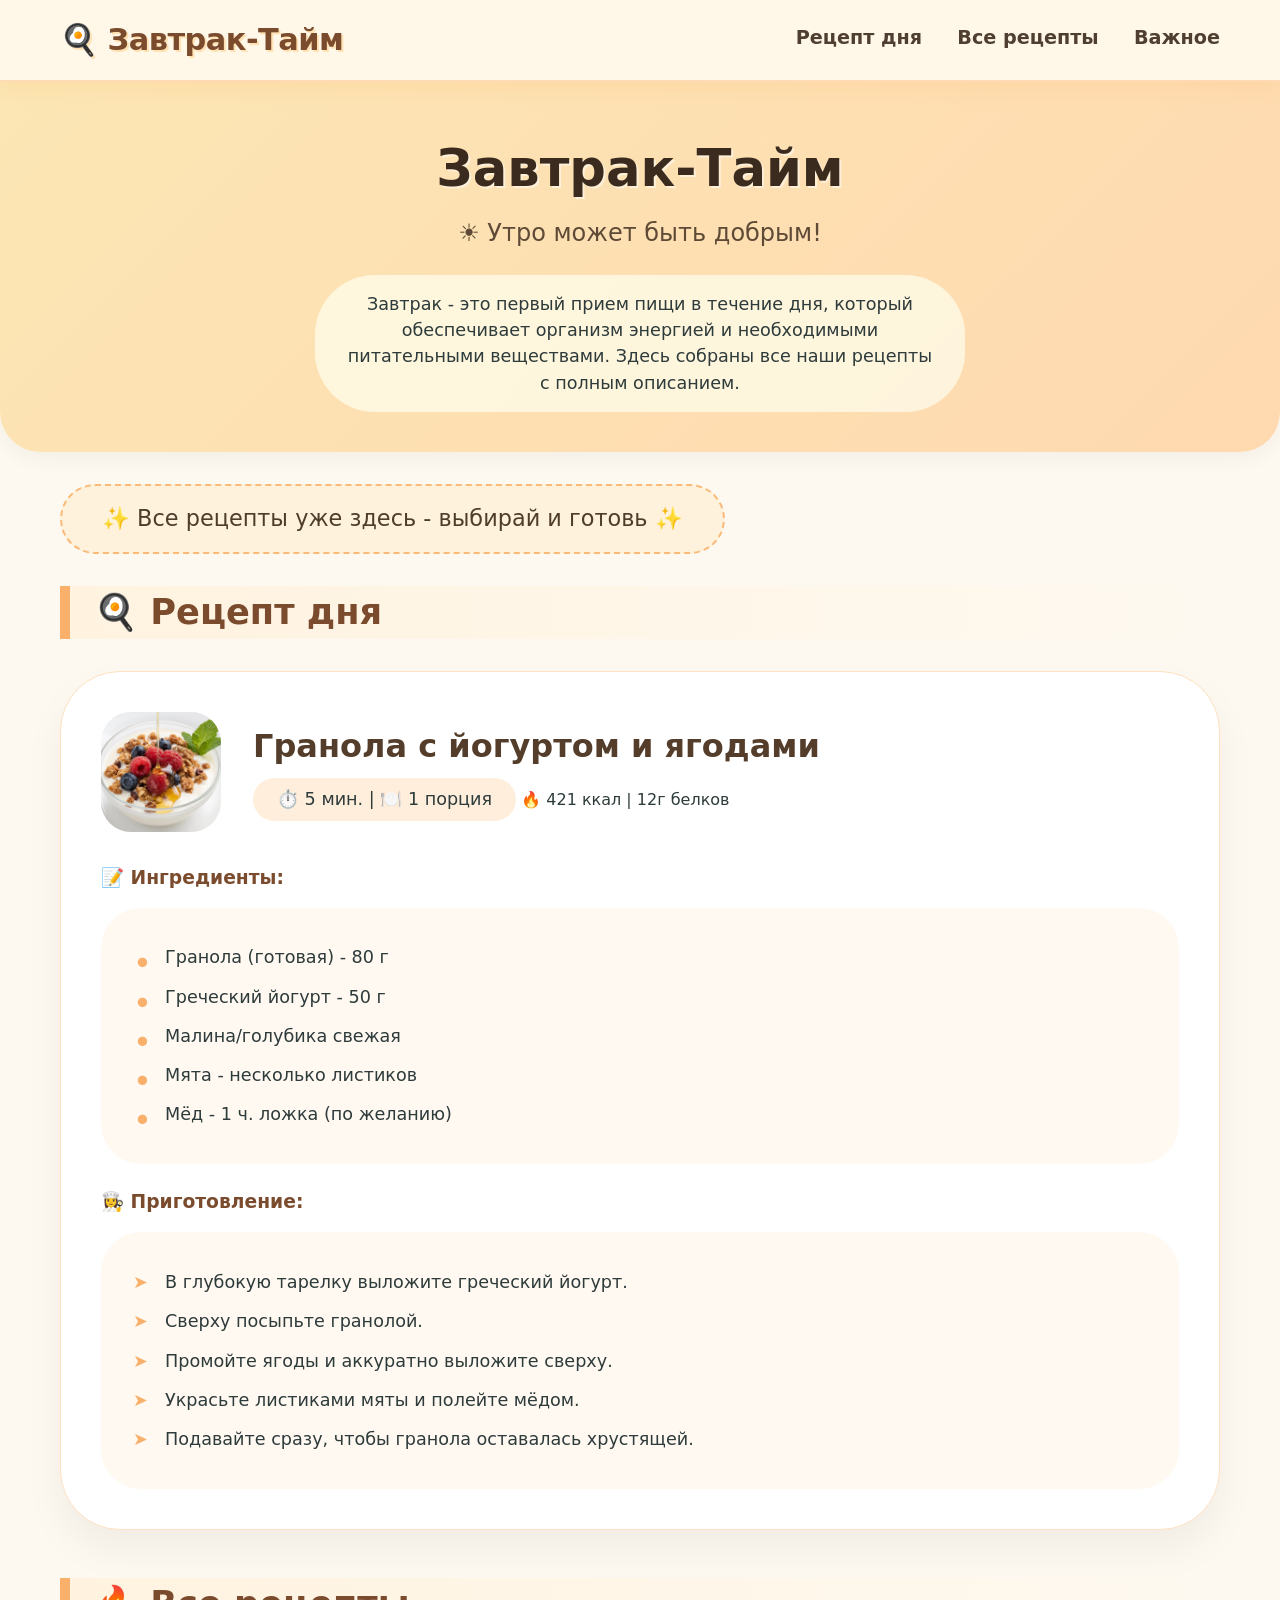
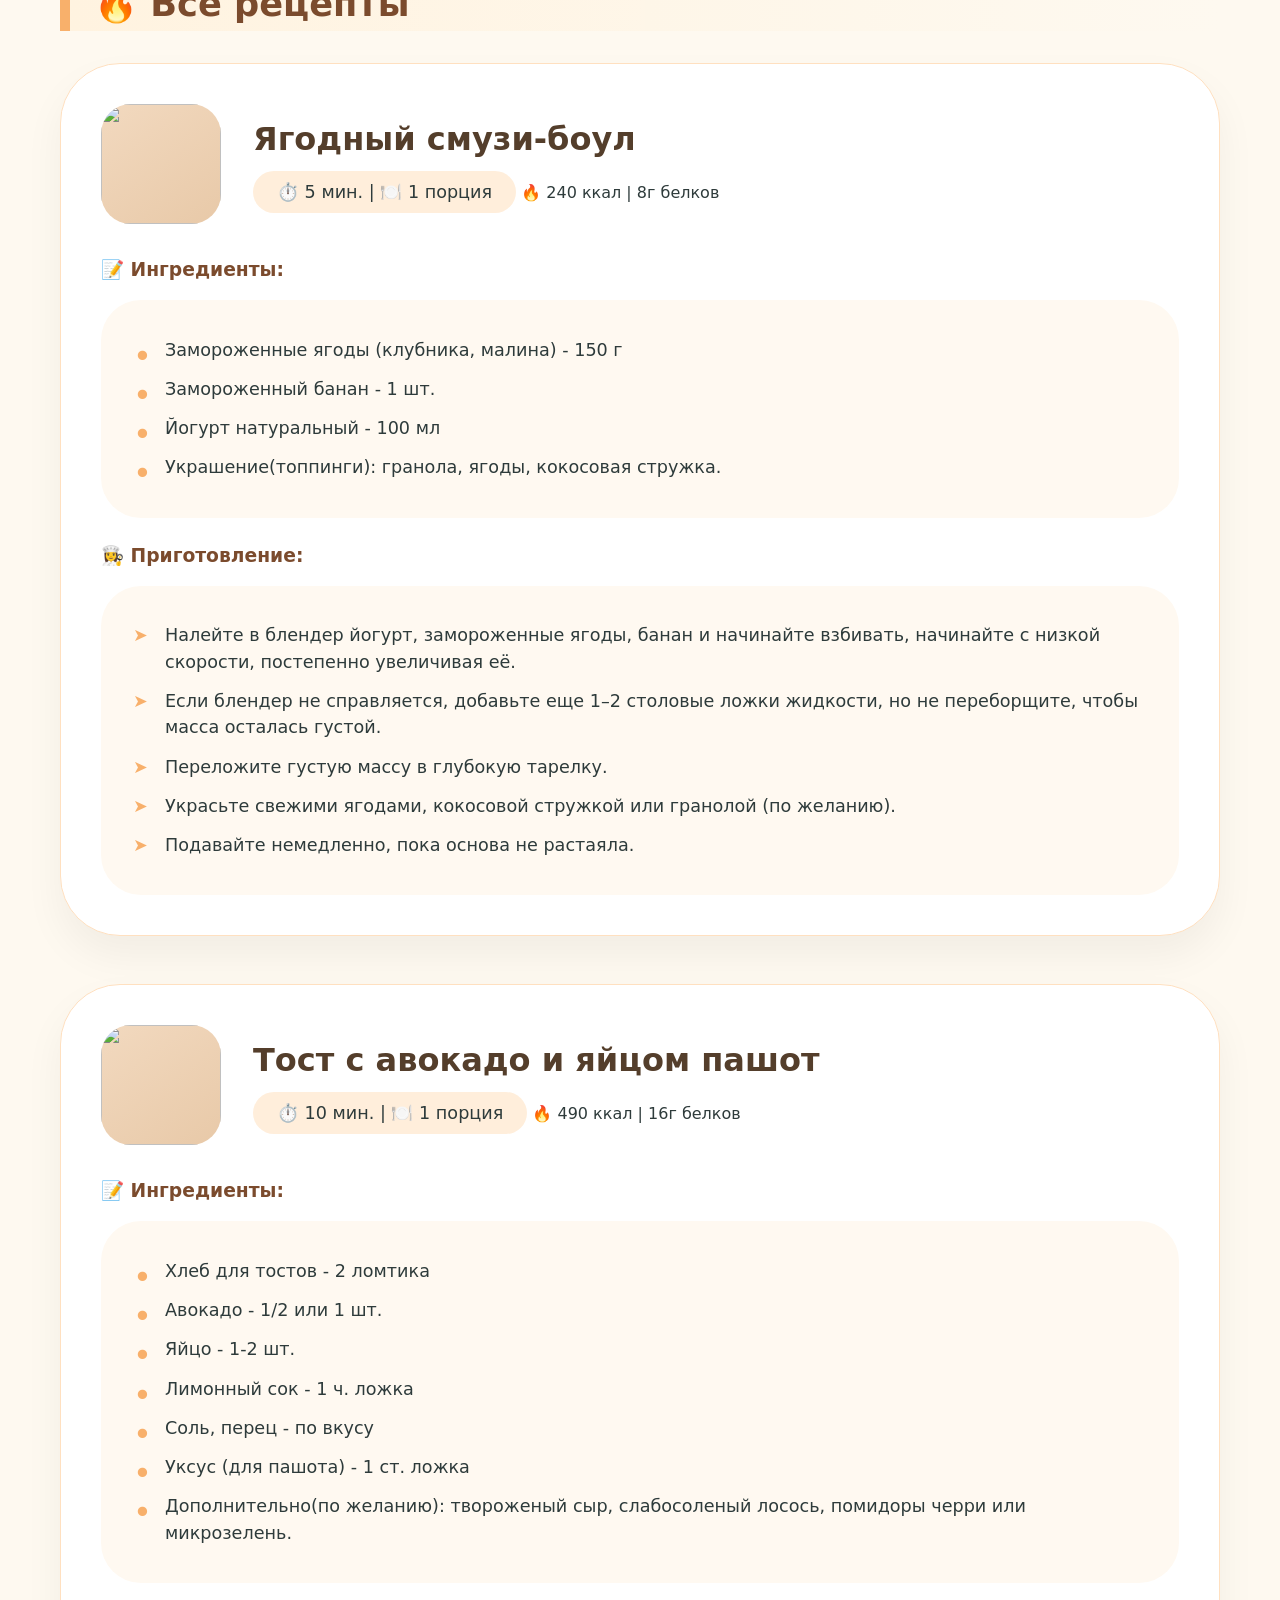
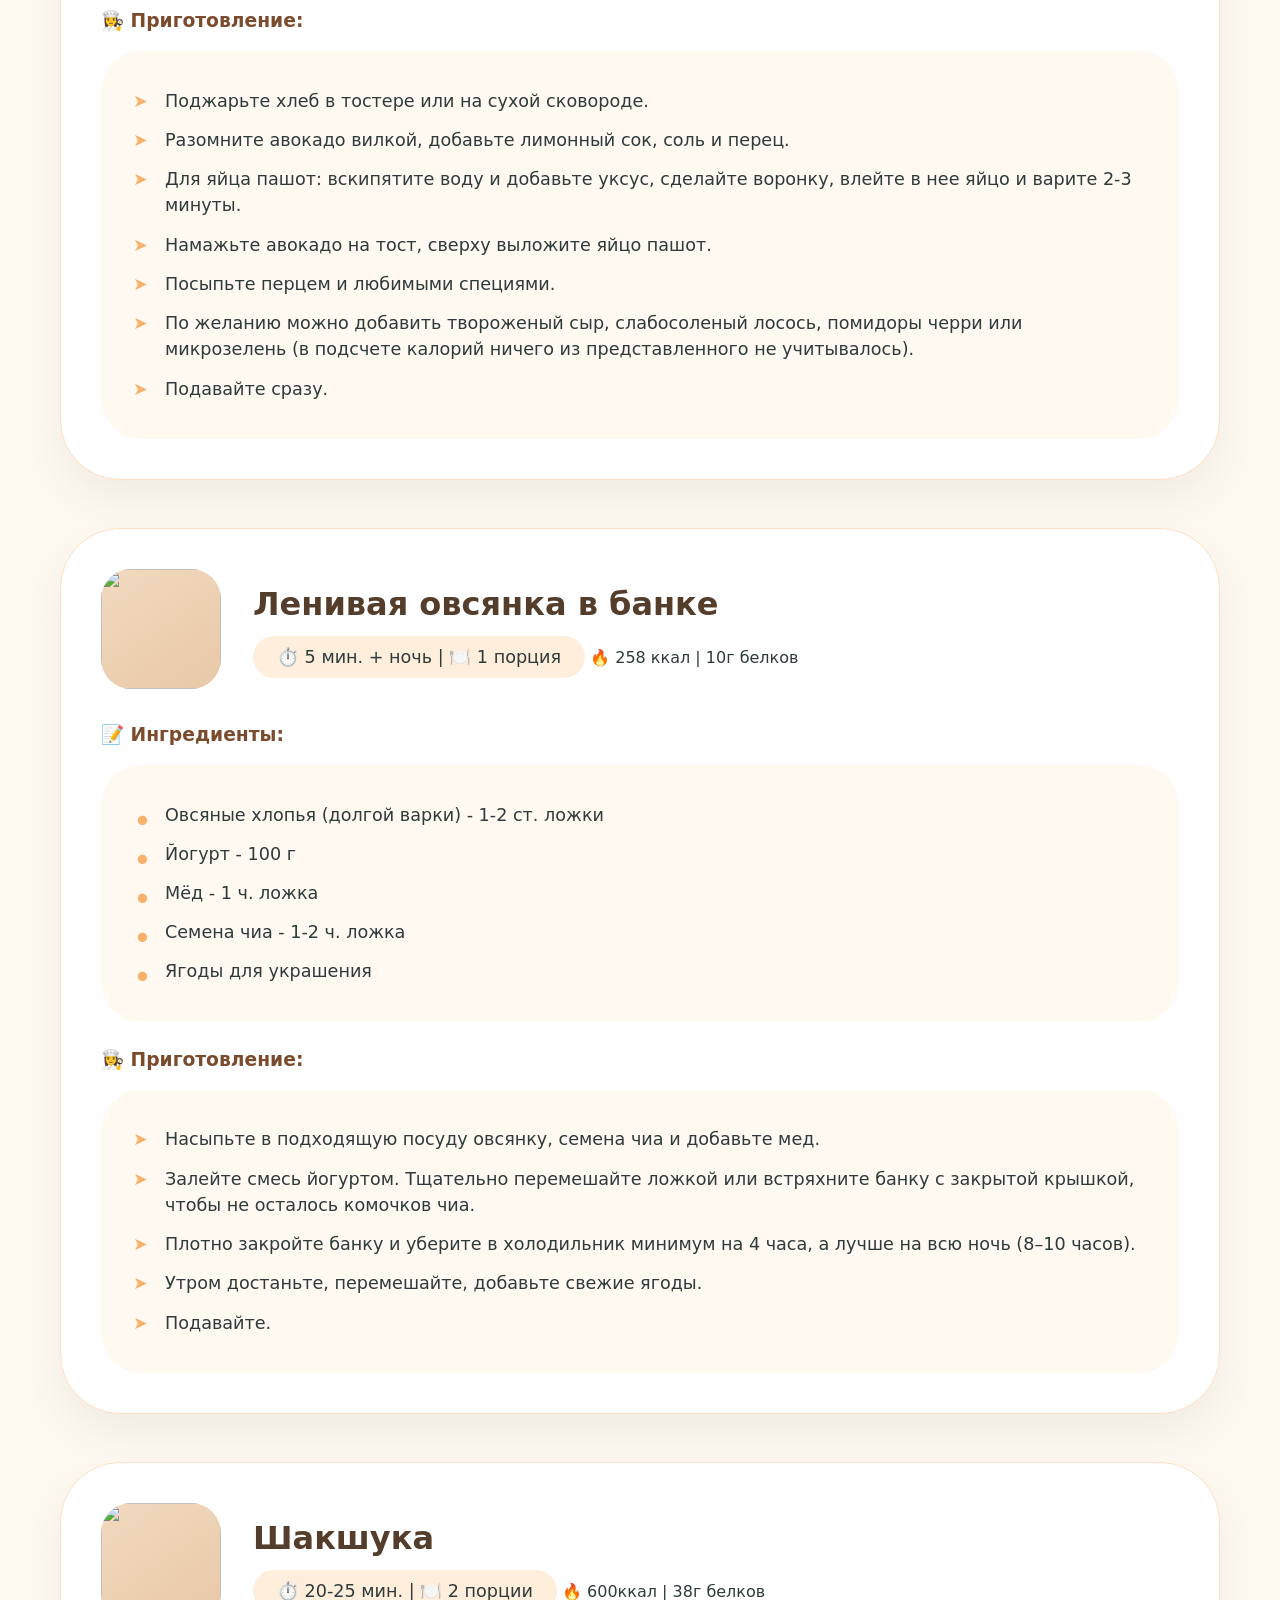
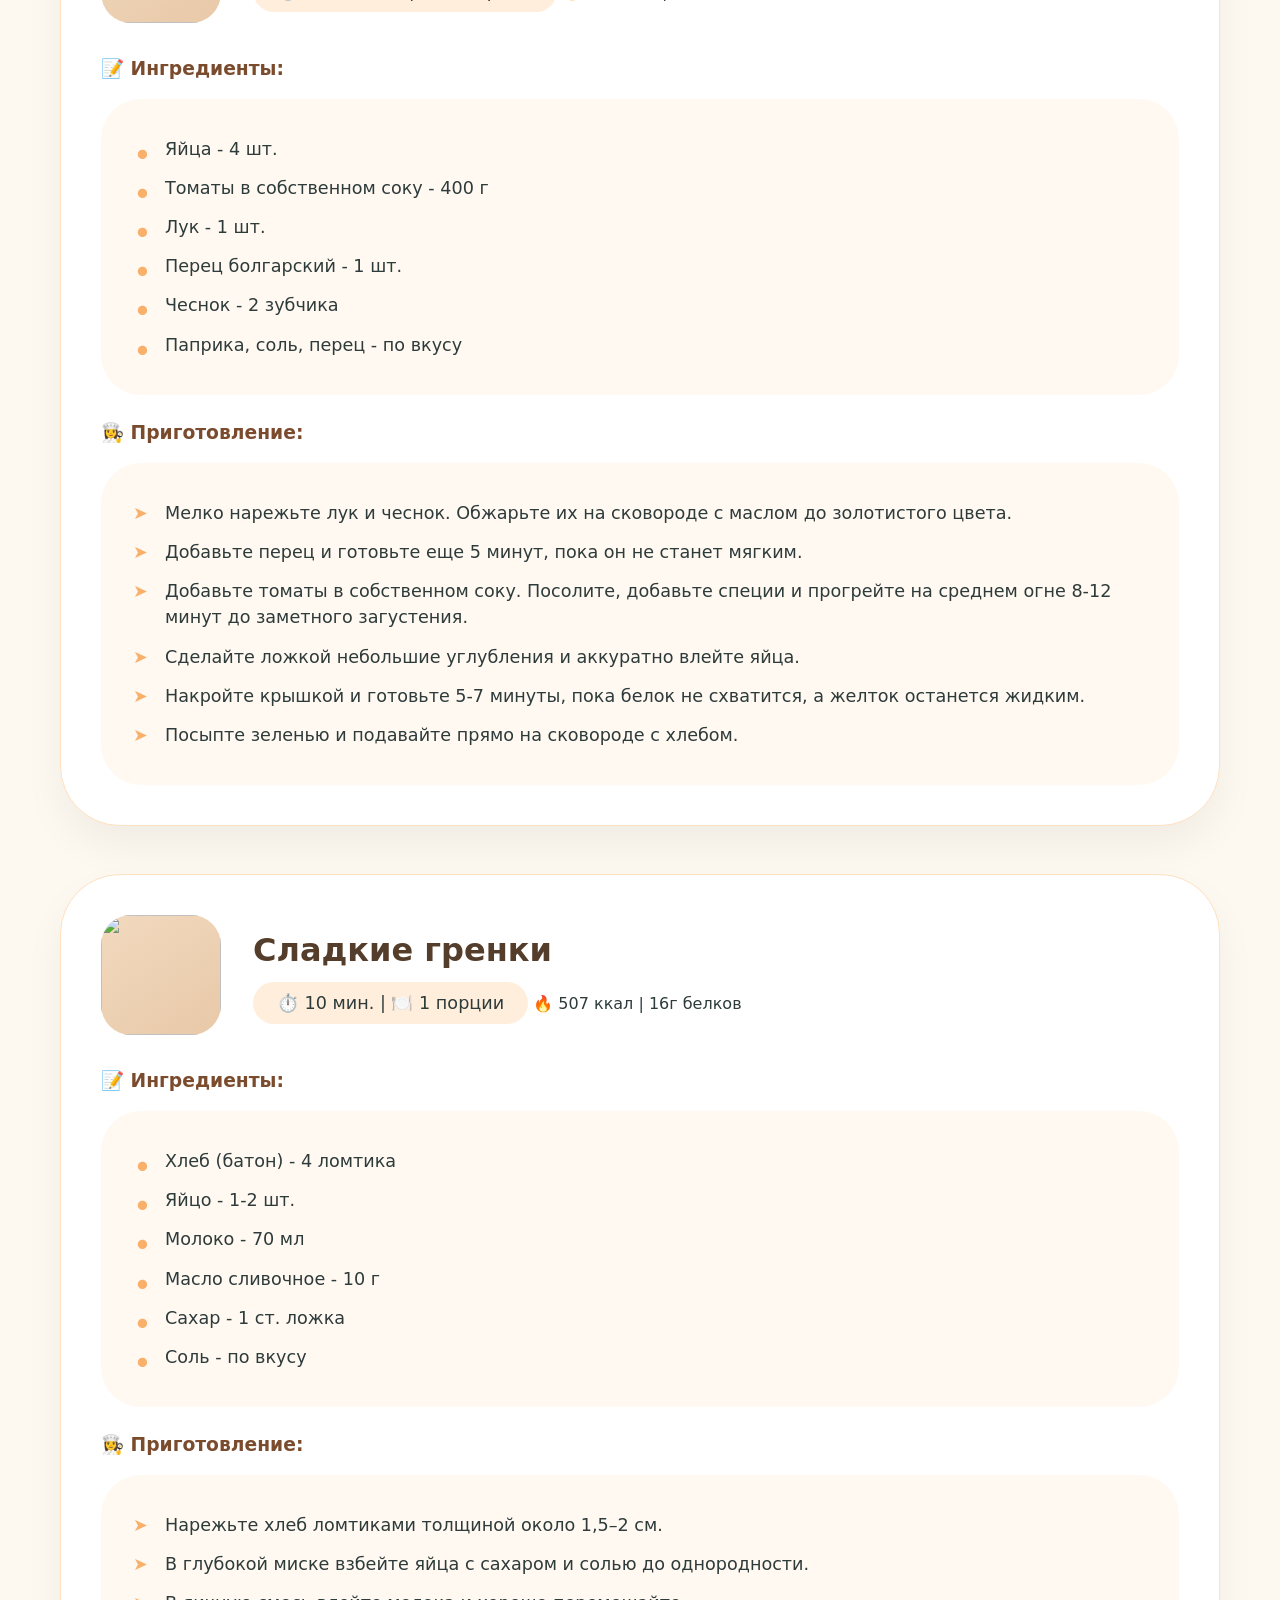
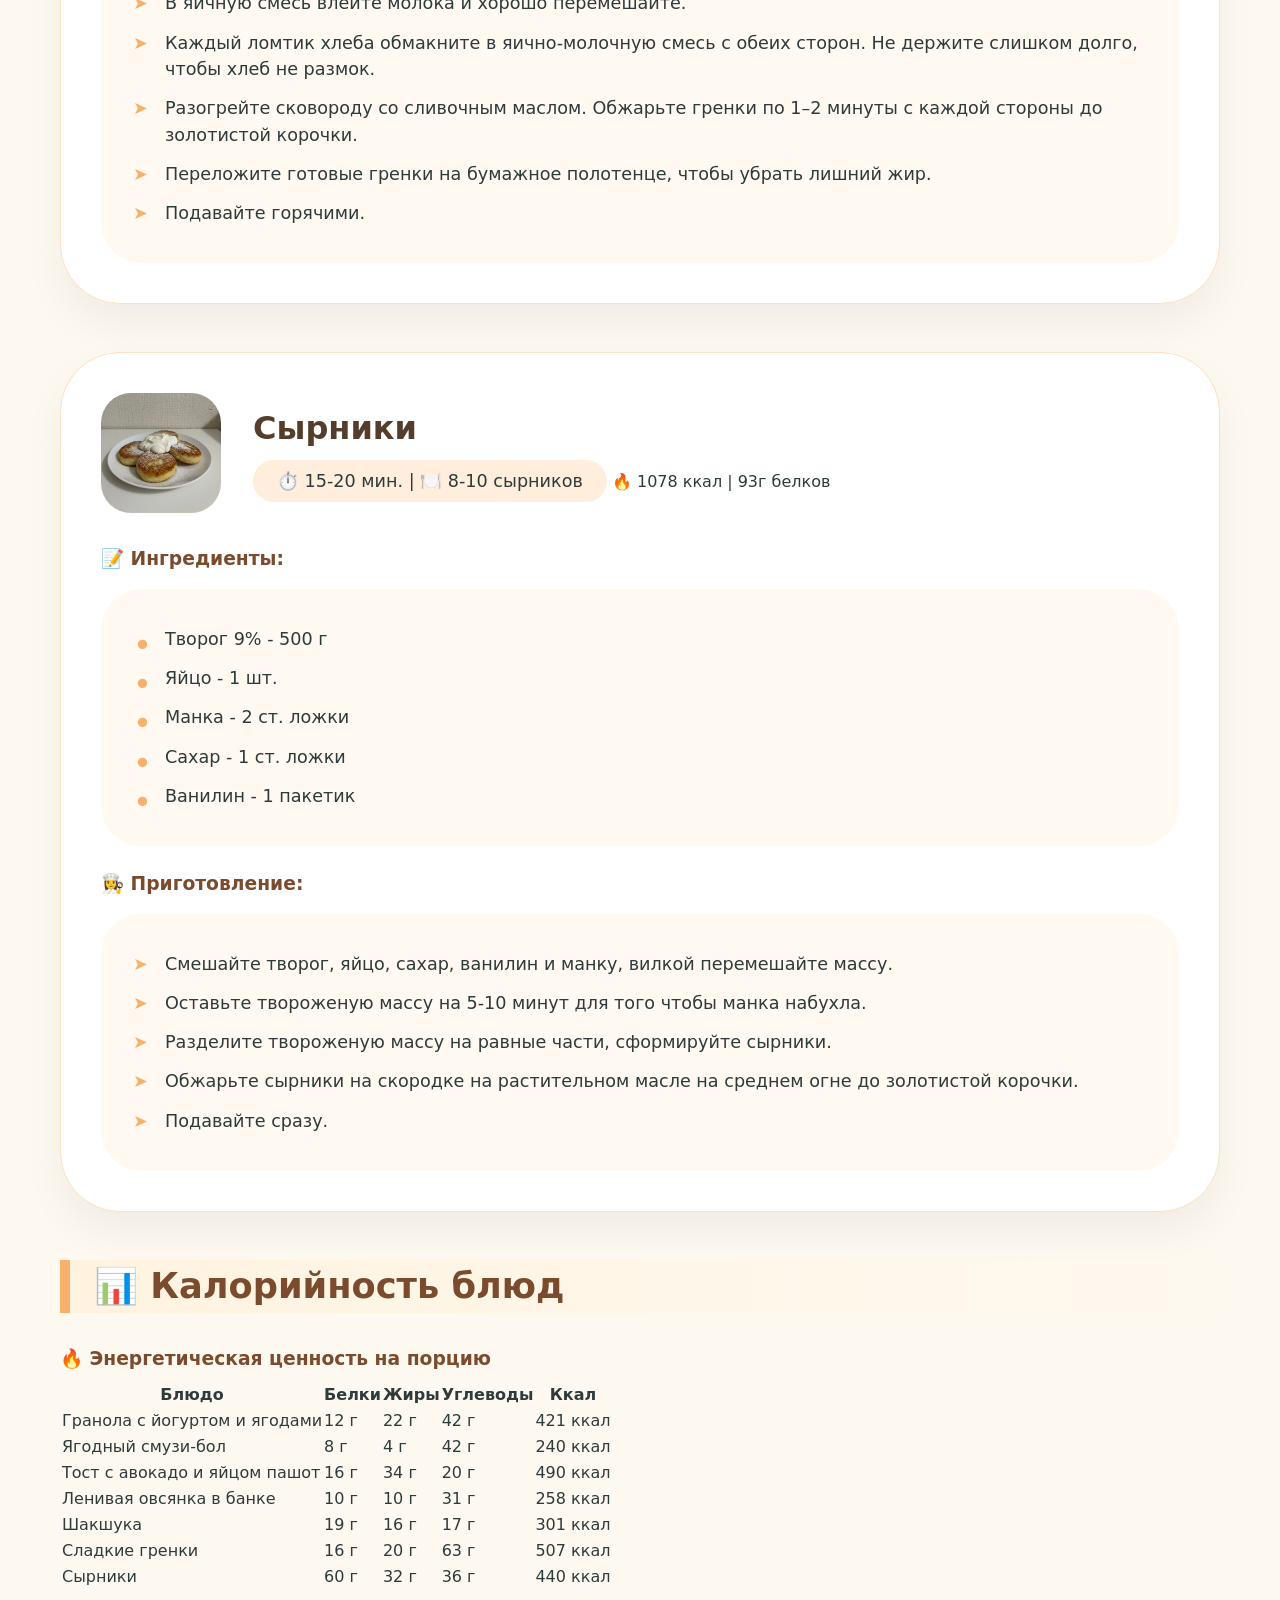
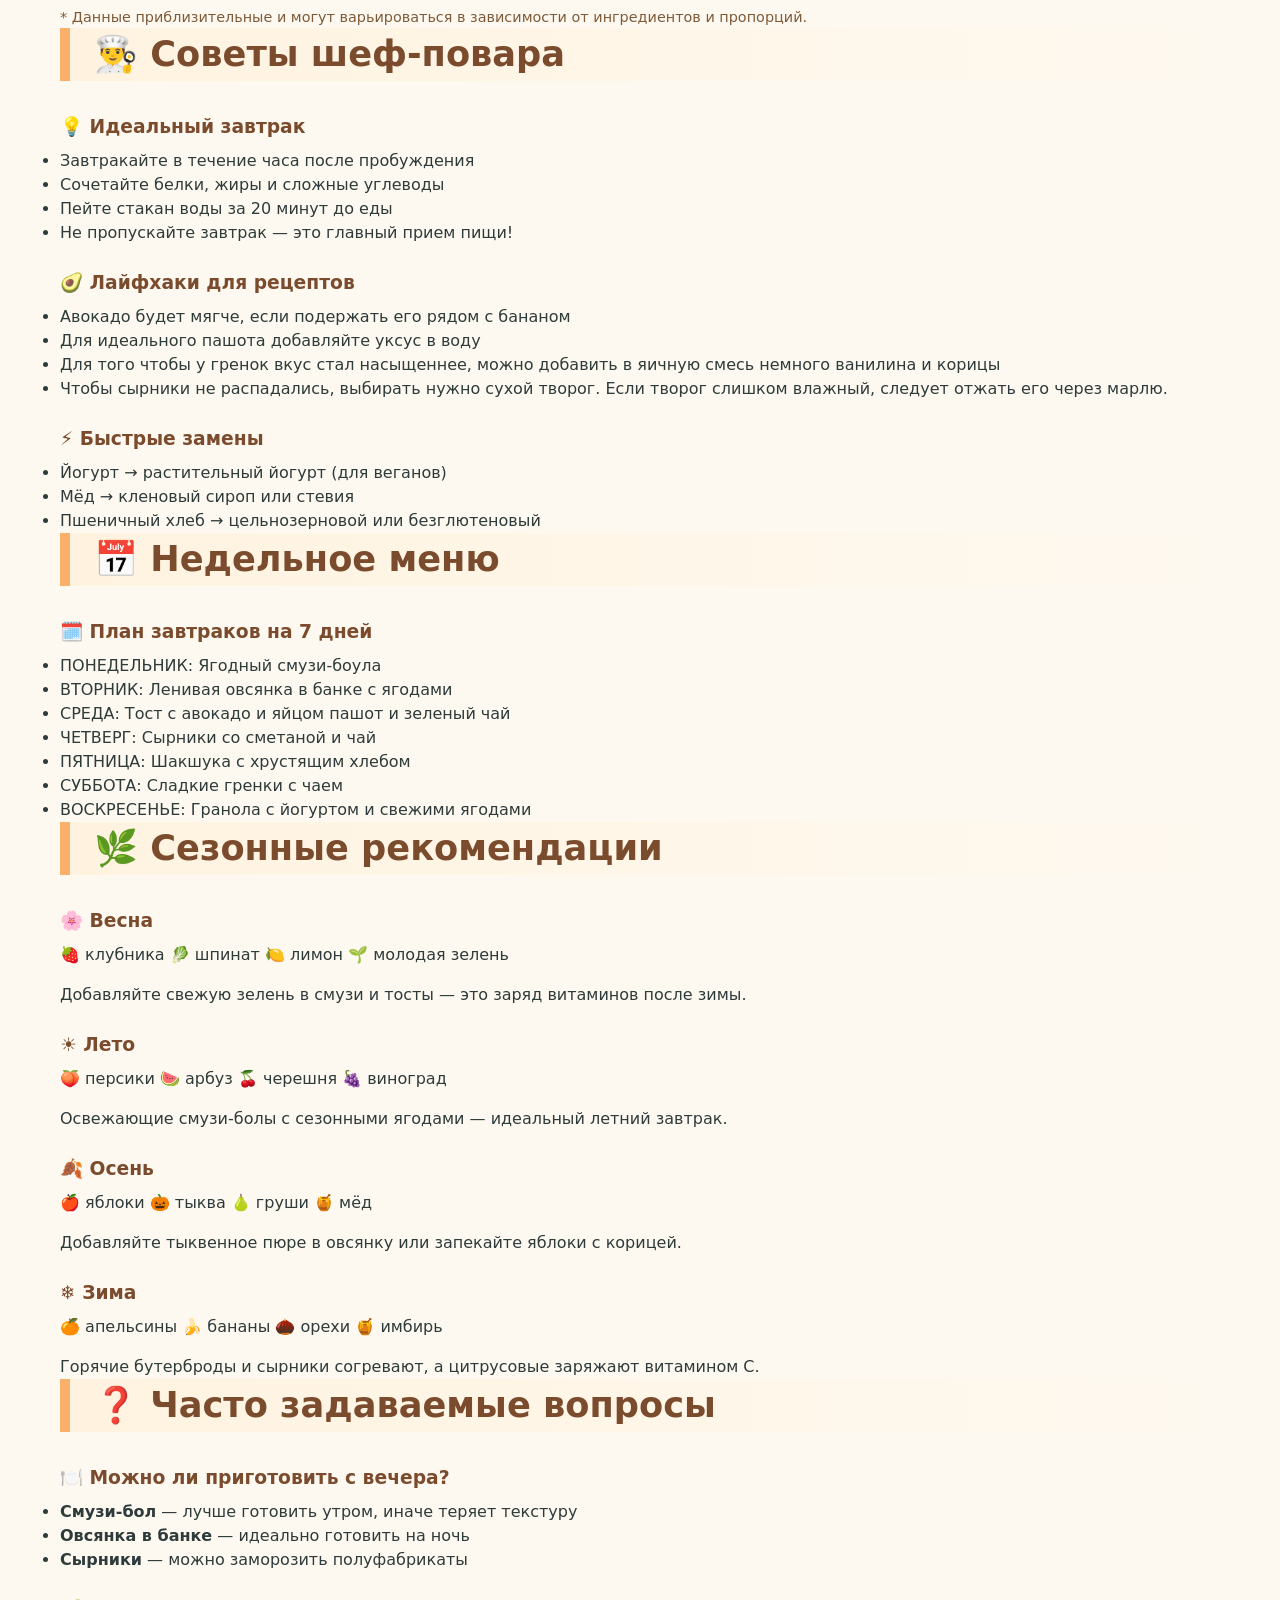
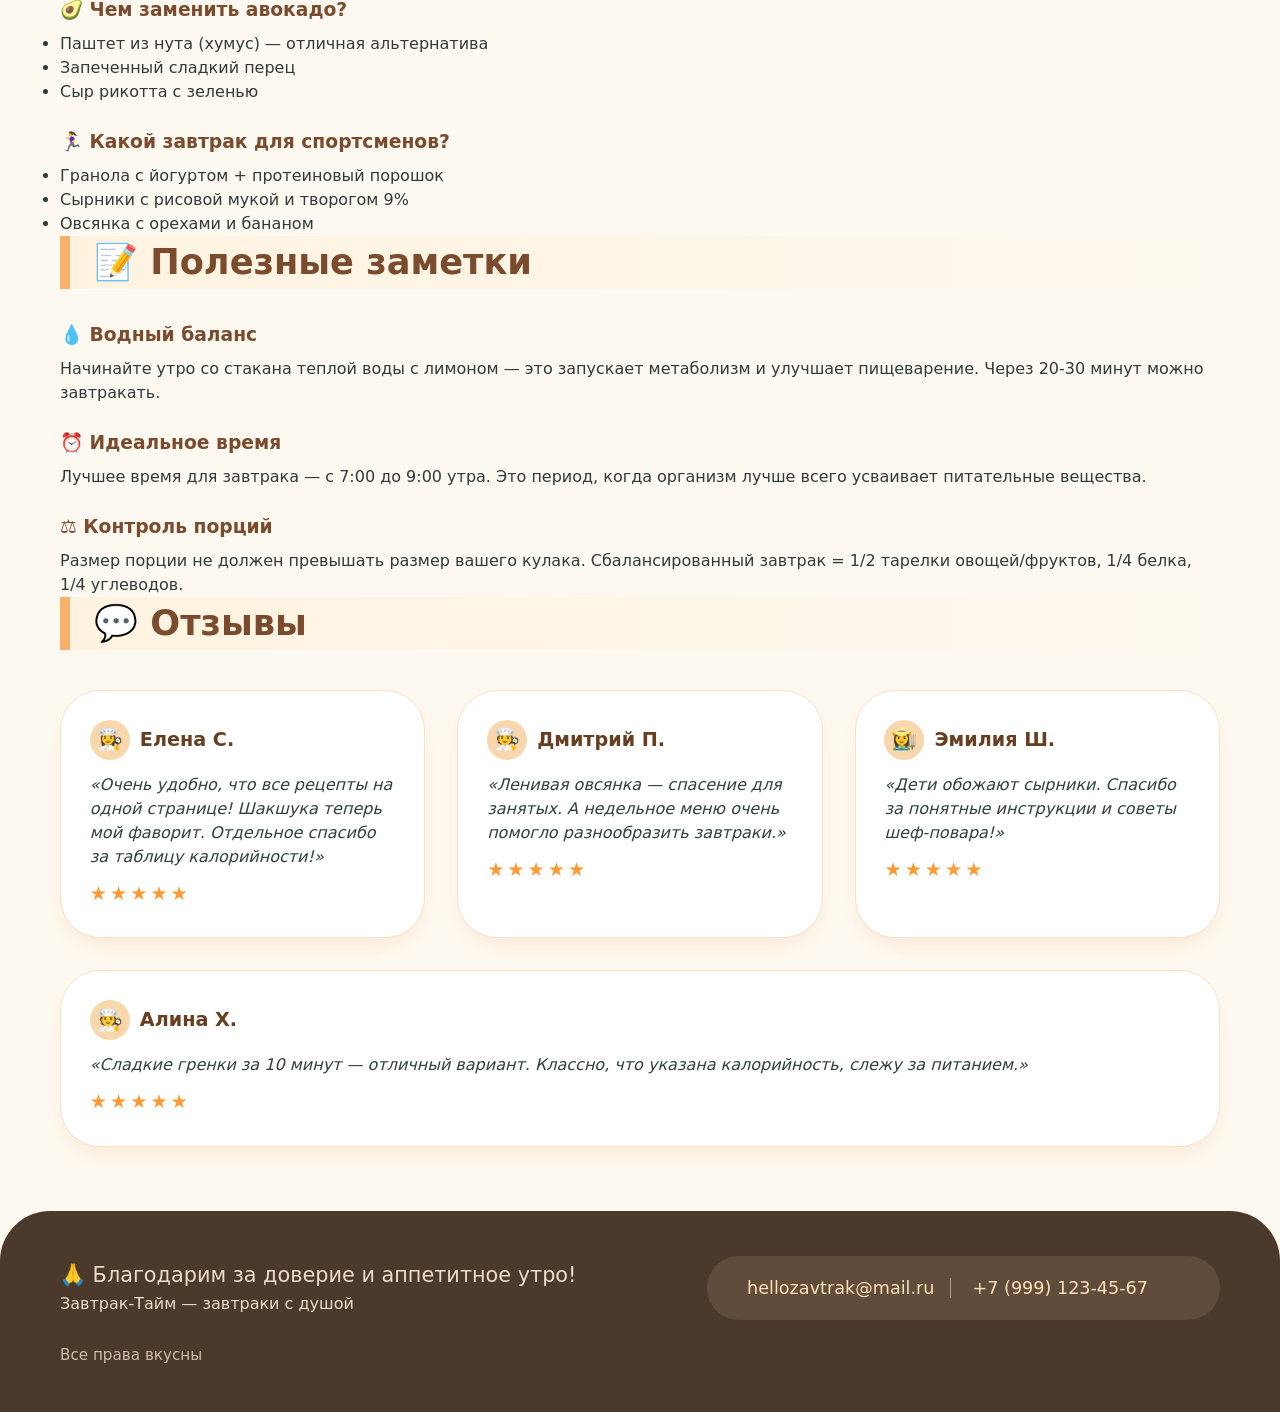
==== commit f17fb29d: "дополнение+ Измененный файл теперь здесь есть дополнения, но нет фотографий" ====
--- a/index.html
+++ b/index.html
@@ -1,882 +1,446 @@
-<!DOCTYPE html>
-<html lang="ru">
-<head>
-    <meta charset="UTF-8">
-    <meta name="viewport" content="width=device-width, initial-scale=1.0">
-    <title>Завтрак-Тайм | Все рецепты на одной странице</title>
-    <style>
-        * {
-            margin: 0;
-            padding: 0;
-            box-sizing: border-box;
-            font-family: 'Segoe UI', Roboto, system-ui, sans-serif;
-        }
-
-        body {
-            background-color: #fef9f0;
-            color: #2e3b3b;
-            line-height: 1.5;
-        }
-
-        .container {
-            max-width: 1200px;
-            margin: 0 auto;
-            padding: 0 20px;
-        }
-
-        /* Header */
-        .page-header {
-            background: #fff7e7;
-            box-shadow: 0 6px 18px rgba(251, 176, 84, 0.15);
-            padding: 1rem 0;
-            position: sticky;
-            top: 0;
-            z-index: 100;
-            backdrop-filter: blur(15px);
-            background-color: rgba(255, 247, 231, 0.9);
-            border-bottom: 2px solid #ffdbb5;
-        }
-
-        .header-container {
-            display: flex;
-            align-items: center;
-            justify-content: space-between;
-            flex-wrap: wrap;
-        }
-
-        .logo {
-            font-size: 1.9rem;
-            font-weight: 800;
-            color: #7b4b2d;
-            text-decoration: none;
-            letter-spacing: -0.5px;
-            text-shadow: 2px 2px 0 #ffe1b3;
-        }
-
-        .nav-links {
-            display: flex;
-            gap: 2.2rem;
-            font-weight: 600;
-        }
-
-        .nav-links a {
-            text-decoration: none;
-            color: #4f3f30;
-            font-size: 1.2rem;
-            padding: 0.5rem 0;
-            border-bottom: 3px solid transparent;
-            transition: 0.2s;
-            cursor: default;
-        }
-
-        .nav-links a:hover {
-            border-bottom-color: #f8b06b;
-            color: #a3541c;
-        }
-
-        /* Hero */
-        .hero {
-            background: linear-gradient(135deg, #fce6b4 0%, #ffd9b0 100%);
-            padding: 3rem 0 2.5rem 0;
-            text-align: center;
-            border-bottom-left-radius: 40px;
-            border-bottom-right-radius: 40px;
-            margin-bottom: 2rem;
-            box-shadow: 0 8px 20px rgba(0,0,0,0.04);
-        }
-
-        .hero h1 {
-            font-size: 3.2rem;
-            font-weight: 700;
-            color: #3b2b1f;
-            text-shadow: 2px 2px 0 rgba(255,255,255,0.5);
-        }
-
-        .hero .sub {
-            font-size: 1.5rem;
-            font-weight: 300;
-            color: #5e4a36;
-            margin-top: 0.5rem;
-        }
-
-        .hero p {
-            max-width: 650px;
-            margin: 1.5rem auto 0;
-            font-size: 1.1rem;
-            background-color: rgba(255,255,240,0.7);
-            padding: 1rem 2rem;
-            border-radius: 60px;
-        }
-
-        /* Section titles */
-        .section-title {
-            font-size: 2.2rem;
-            font-weight: 600;
-            color: #7b4b2d;
-            margin-bottom: 2rem;
-            border-left: 10px solid #f8b06b;
-            padding-left: 1.5rem;
-            background: linear-gradient(to right, #fff3e0, transparent);
-        }
-
-        /* Полные рецепты */
-        .full-recipe {
-            background: white;
-            border-radius: 60px;
-            padding: 2.5rem;
-            margin: 2rem 0 3rem;
-            box-shadow: 0 20px 40px rgba(0,0,0,0.05);
-            border: 1px solid #ffe0c0;
-        }
-
-        .recipe-header {
-            display: flex;
-            gap: 2rem;
-            margin-bottom: 2rem;
-            flex-wrap: wrap;
-            align-items: center;
-        }
-
-        .recipe-header .recipe-img {
-            width: 120px;
-            height: 120px;
-            background: linear-gradient(145deg, #f2d9bf, #e8c9a8);
-            border-radius: 30px;
-            display: flex;
-            align-items: center;
-            justify-content: center;
-            font-size: 4rem;
-        }
-
-        .recipe-header .recipe-title {
-            font-size: 2rem;
-            font-weight: 700;
-            color: #543e2b;
-        }
-
-        .meta {
-            background: #ffeedb;
-            padding: 0.5rem 1.5rem;
-            border-radius: 50px;
-            display: inline-block;
-            font-size: 1.1rem;
-            margin-top: 0.5rem;
-        }
-
-        .calories {
-            background: #f8b06b20;
-            color: #c9782b;
-            padding: 0.5rem 1rem;
-            border-radius: 50px;
-            display: inline-block;
-            font-size: 0.9rem;
-            margin-left: 1rem;
-            font-weight: 600;
-        }
-
-        .ingredients-list, .steps-list {
-            background: #fff9f1;
-            padding: 1.5rem 2rem;
-            border-radius: 40px;
-            margin-top: 1rem;
-        }
-
-        .ingredients-list li, .steps-list li {
-            margin: 0.8rem 0;
-            font-size: 1.1rem;
-            list-style: none;
-            padding-left: 2rem;
-            position: relative;
-        }
-
-        .ingredients-list li::before {
-            content: "•";
-            color: #f8b06b;
-            font-size: 2rem;
-            position: absolute;
-            left: 0;
-            top: -5px;
-        }
-
-        .steps-list li::before {
-            content: "➤";
-            color: #f8b06b;
-            position: absolute;
-            left: 0;
-        }
-
-        h3 {
-            margin: 1.5rem 0 0.5rem 0;
-            color: #7b4b2d;
-        }
-
-        /* Дополнительные блоки */
-        .info-grid {
-            display: grid;
-            grid-template-columns: repeat(auto-fit, minmax(320px, 1fr));
-            gap: 2rem;
-            margin: 2rem 0 3rem;
-        }
-
-        .info-card {
-            background: white;
-            border-radius: 40px;
-            padding: 2rem;
-            box-shadow: 0 15px 30px -10px rgba(0,0,0,0.08);
-            border: 1px solid #ffe0c0;
-            transition: transform 0.2s;
-        }
-
-        .info-card:hover {
-            transform: translateY(-5px);
-        }
-
-        .info-card h3 {
-            margin-top: 0;
-            margin-bottom: 1rem;
-            font-size: 1.6rem;
-        }
-
-        .info-card h3 span {
-            font-size: 2rem;
-            margin-right: 0.5rem;
-        }
-
-        .calories-table {
-            width: 100%;
-            border-collapse: collapse;
-        }
-
-        .calories-table th, .calories-table td {
-            padding: 0.8rem;
-            text-align: left;
-            border-bottom: 1px solid #ffe0c0;
-        }
-
-        .calories-table th {
-            color: #c9782b;
-            font-weight: 600;
-        }
-
-        .calories-table td:last-child {
-            font-weight: 600;
-            color: #543e2b;
-        }
-
-        .tip-list, .faq-list, .menu-list {
-            list-style: none;
-        }
-
-        .tip-list li, .faq-list li, .menu-list li {
-            margin: 1rem 0;
-            padding-left: 1.8rem;
-            position: relative;
-        }
-
-        .tip-list li::before {
-            content: "💡";
-            position: absolute;
-            left: 0;
-        }
-
-        .faq-list li::before {
-            content: "❓";
-            position: absolute;
-            left: 0;
-        }
-
-        .menu-list li::before {
-            content: "🍽️";
-            position: absolute;
-            left: 0;
-        }
-
-        .menu-day {
-            font-weight: 700;
-            color: #c9782b;
-        }
-
-        .season-badge {
-            display: inline-block;
-            background: #ffeedb;
-            padding: 0.5rem 1rem;
-            border-radius: 30px;
-            margin: 0.3rem;
-            font-size: 0.9rem;
-        }
-
-        .greeting-text {
-            font-size: 1.4rem;
-            background: #fff2dc;
-            padding: 1rem 2.5rem;
-            border-radius: 80px;
-            display: inline-block;
-            margin-bottom: 2rem;
-            color: #4f3d2c;
-            font-weight: 500;
-            border: 2px dashed #faba7a;
-        }
-
-        /* Отзывы */
-        .reviews-grid {
-            display: flex;
-            flex-wrap: wrap;
-            gap: 2rem;
-            margin: 2.5rem 0 3rem;
-        }
-
-        .review-item {
-            background: white;
-            border-radius: 40px;
-            padding: 1.8rem;
-            flex: 1 1 280px;
-            box-shadow: 0 10px 20px -5px rgba(216, 166, 106, 0.2);
-            border: 1px solid #fbe1c8;
-        }
-
-        .review-author {
-            font-weight: 700;
-            font-size: 1.2rem;
-            color: #673f20;
-            display: flex;
-            align-items: center;
-            gap: 10px;
-            margin-bottom: 0.8rem;
-        }
-
-        .review-author span {
-            background: #f8d7ad;
-            border-radius: 50%;
-            width: 40px;
-            height: 40px;
-            display: inline-flex;
-            align-items: center;
-            justify-content: center;
-            font-size: 1.3rem;
-        }
-
-        .review-text {
-            font-style: italic;
-            color: #2f403f;
-            margin-bottom: 0.7rem;
-        }
-
-        .review-rating {
-            color: #ff9933;
-            font-size: 1.2rem;
-            letter-spacing: 3px;
-        }
-
-        /* Footer */
-        footer {
-            background: #4b3a2c;
-            color: #eedbcb;
-            padding: 2.8rem 0;
-            margin-top: 4rem;
-            border-top-left-radius: 50px;
-            border-top-right-radius: 50px;
-        }
-
-        .footer-content {
-            display: flex;
-            flex-wrap: wrap;
-            justify-content: space-between;
-            align-items: center;
-            gap: 1.5rem;
-        }
-
-        .footer-thanks p {
-            font-size: 1.3rem;
-            font-weight: 500;
-        }
-
-        .footer-contacts {
-            background: #5f4c3b;
-            padding: 1.2rem 2.5rem;
-            border-radius: 60px;
-        }
-
-        .footer-contacts span {
-            color: #ffe1b9;
-            font-size: 1.1rem;
-            margin: 0 1rem 0 0;
-            border-right: 1px solid #b59b83;
-            padding-right: 1rem;
-        }
-
-        .footer-contacts span:last-child {
-            border-right: none;
-        }
-
-        .footer-date {
-            font-size: 0.95rem;
-            opacity: 0.8;
-        }
-
-        @media (max-width: 700px) {
-            .hero h1 { font-size: 2.5rem; }
-            .footer-content { flex-direction: column; text-align: center; }
-            .recipe-header { flex-direction: column; text-align: center; }
-        }
-    </style>
-</head>
-<body>
-    <header class="page-header">
-        <div class="container header-container">
-            <div class="logo">
-                🍳 Завтрак-Тайм
-            </div>
-            <nav class="nav-links">
-                <a>Рецепты</a>
-                <a>Полезное</a>
-                <a>Отзывы</a>
-            </nav>
-        </div>
-    </header>
-
-    <section class="hero">
-        <div class="container">
-            <h1>Завтрак-Тайм</h1>
-            <div class="sub">☀️ Утро может быть добрым!</div>
-            <p>Завтрак — это первый прием пищи в течение дня, который обеспечивает организм энергией и необходимыми питательными веществами. Здесь собраны все наши рецепты с полным описанием, калорийностью и полезными советами.</p>
-        </div>
-    </section>
-
-    <main class="container">
-        <div class="greeting-text">
-            ✨ Все рецепты уже здесь — выбирай и готовь ✨
-        </div>
-
-        <!-- ===== РЕЦЕПТ ДНЯ (первый) ===== -->
-        <h2 class="section-title">🍳 Рецепт дня</h2>
-        <div class="full-recipe">
-            <div class="recipe-header">
-                <div class="recipe-img">🥣</div>
-                <div>
-                    <div class="recipe-title">Гранола с йогуртом и ягодами</div>
-                    <div>
-                        <span class="meta">⏱️ 10 мин. | 🍽️ 1 порция</span>
-                        <span class="calories">🔥 260 ккал | 12г белков</span>
-                    </div>
-                </div>
-            </div>
-            <h3>📝 Ингредиенты:</h3>
-            <ul class="ingredients-list">
-                <li>Гранола (готовая) — 50 г</li>
-                <li>Греческий йогурт — 150 г</li>
-                <li>Малина свежая — 50 г</li>
-                <li>Голубика — 30 г</li>
-                <li>Мята — несколько листиков</li>
-                <li>Мёд — 1 ч. ложка (по желанию)</li>
-            </ul>
-            <h3>👩‍🍳 Приготовление:</h3>
-            <ol class="steps-list">
-                <li>В глубокую тарелку выложите греческий йогурт.</li>
-                <li>Сверху посыпьте гранолой.</li>
-                <li>Промойте ягоды и аккуратно выложите сверху.</li>
-                <li>Украсьте листиками мяты и полейте мёдом.</li>
-                <li>Подавайте сразу, чтобы гранола оставалась хрустящей.</li>
-            </ol>
-        </div>
-
-        <!-- ===== ВСЕ РЕЦЕПТЫ ===== -->
-        <h2 class="section-title">🔥 Все рецепты</h2>
-
-        <!-- 1. Ягодный смузи-бол -->
-        <div class="full-recipe">
-            <div class="recipe-header">
-                <div class="recipe-img">🥤</div>
-                <div>
-                    <div class="recipe-title">Ягодный смузи-бол</div>
-                    <div>
-                        <span class="meta">⏱️ 5 мин. | 🍽️ 1 порция</span>
-                        <span class="calories">🔥 228 ккал | 6г белков</span>
-                    </div>
-                </div>
-            </div>
-            <h3>📝 Ингредиенты:</h3>
-            <ul class="ingredients-list">
-                <li>Замороженные ягоды (клубника, малина) — 150 г</li>
-                <li>Банан — 1 шт.</li>
-                <li>Йогурт натуральный — 100 мл</li>
-                <li>Мёд — 1 ч. ложка</li>
-                <li>Гранола — 2 ст. ложки</li>
-                <li>Семена чиа — 1 ч. ложка</li>
-            </ul>
-            <h3>👩‍🍳 Приготовление:</h3>
-            <ol class="steps-list">
-                <li>В блендере смешайте замороженные ягоды, банан, йогурт и мёд до однородности.</li>
-                <li>Перелейте смузи в глубокую тарелку.</li>
-                <li>Сверху посыпьте гранолой и семенами чиа.</li>
-                <li>Украсьте свежими ягодами (по желанию).</li>
-                <li>Подавайте сразу ложкой.</li>
-            </ol>
-        </div>
-
-        <!-- 2. Тост с авокадо и яйцом пашот -->
-        <div class="full-recipe">
-            <div class="recipe-header">
-                <div class="recipe-img">🥑</div>
-                <div>
-                    <div class="recipe-title">Тост с авокадо и яйцом пашот</div>
-                    <div>
-                        <span class="meta">⏱️ 10 мин. | 🍽️ 1 порция</span>
-                        <span class="calories">🔥 366 ккал | 14г белков</span>
-                    </div>
-                </div>
-            </div>
-            <h3>📝 Ингредиенты:</h3>
-            <ul class="ingredients-list">
-                <li>Хлеб для тостов — 2 ломтика</li>
-                <li>Авокадо — 1 шт.</li>
-                <li>Яйцо — 2 шт.</li>
-                <li>Лимонный сок — 1 ч. ложка</li>
-                <li>Соль, перец — по вкусу</li>
-                <li>Уксус (для пашота) — 1 ст. ложка</li>
-            </ul>
-            <h3>👩‍🍳 Приготовление:</h3>
-            <ol class="steps-list">
-                <li>Поджарьте хлеб в тостере или на сухой сковороде.</li>
-                <li>Разомните авокадо вилкой, добавьте лимонный сок, соль и перец.</li>
-                <li>Для яйца пашот: вскипятите воду с уксусом, сделайте воронку, влейте яйцо и варите 3 минуты.</li>
-                <li>Намажьте авокадо на тост, сверху выложите яйцо пашот.</li>
-                <li>Посыпьте перцем и любимыми специями.</li>
-            </ol>
-        </div>
-
-        <!-- 3. Ленивая овсянка в банке -->
-        <div class="full-recipe">
-            <div class="recipe-header">
-                <div class="recipe-img">🥣</div>
-                <div>
-                    <div class="recipe-title">Ленивая овсянка в банке</div>
-                    <div>
-                        <span class="meta">⏱️ 5 мин. + ночь | 🍽️ 1 порция</span>
-                        <span class="calories">🔥 286 ккал | 10г белков</span>
-                    </div>
-                </div>
-            </div>
-            <h3>📝 Ингредиенты:</h3>
-            <ul class="ingredients-list">
-                <li>Овсяные хлопья (долгой варки) — 40 г</li>
-                <li>Молоко (или йогурт) — 100 мл</li>
-                <li>Банан — 1/2 шт.</li>
-                <li>Мёд — 1 ч. ложка</li>
-                <li>Семена чиа — 1 ч. ложка (опционально)</li>
-                <li>Ягоды для украшения</li>
-            </ul>
-            <h3>👩‍🍳 Приготовление:</h3>
-            <ol class="steps-list">
-                <li>В банку налейте молоко, добавьте мёд и перемешайте.</li>
-                <li>Засыпьте овсянку и семена чиа, снова перемешайте.</li>
-                <li>Разомните банан и добавьте в банку.</li>
-                <li>Закройте крышкой и уберите в холодильник на ночь.</li>
-                <li>Утром достаньте, перемешайте, добавьте свежие ягоды.</li>
-            </ol>
-        </div>
-
-        <!-- 4. Шакшука -->
-        <div class="full-recipe">
-            <div class="recipe-header">
-                <div class="recipe-img">🍳</div>
-                <div>
-                    <div class="recipe-title">Шакшука</div>
-                    <div>
-                        <span class="meta">⏱️ 10 мин. | 🍽️ 2 порции</span>
-                        <span class="calories">🔥 270 ккал | 15г белков</span>
-                    </div>
-                </div>
-            </div>
-            <h3>📝 Ингредиенты:</h3>
-            <ul class="ingredients-list">
-                <li>Яйца — 4 шт.</li>
-                <li>Помидоры в собственном соку — 400 г</li>
-                <li>Лук — 1 шт.</li>
-                <li>Перец болгарский — 1 шт.</li>
-                <li>Чеснок — 2 зубчика</li>
-                <li>Паприка, соль, перец — по вкусу</li>
-            </ul>
-            <h3>👩‍🍳 Приготовление:</h3>
-            <ol class="steps-list">
-                <li>Обжарьте мелко нарезанный лук и перец до мягкости.</li>
-                <li>Добавьте чеснок и помидоры, тушите 5 минут.</li>
-                <li>Сделайте углубления и вбейте яйца.</li>
-                <li>Посолите, поперчите, накройте крышкой и готовьте 5-7 минут.</li>
-                <li>Подавайте с хлебом.</li>
-            </ol>
-        </div>
-
-        <!-- 5. Горячие бутерброды -->
-        <div class="full-recipe">
-            <div class="recipe-header">
-                <div class="recipe-img">🥪</div>
-                <div>
-                    <div class="recipe-title">Горячие бутерброды</div>
-                    <div>
-                        <span class="meta">⏱️ 5 мин. | 🍽️ 2 порции</span>
-                        <span class="calories">🔥 352 ккал | 16г белков</span>
-                    </div>
-                </div>
-            </div>
-            <h3>📝 Ингредиенты:</h3>
-            <ul class="ingredients-list">
-                <li>Хлеб (батон) — 4 ломтика</li>
-                <li>Сыр твёрдый — 100 г</li>
-                <li>Ветчина или колбаса — 100 г</li>
-                <li>Масло сливочное — 20 г</li>
-                <li>Зелень по вкусу</li>
-            </ul>
-            <h3>👩‍🍳 Приготовление:</h3>
-            <ol class="steps-list">
-                <li>Натрите сыр, нарежьте ветчину и зелень, смешайте.</li>
-                <li>Выложите начинку на хлеб, накройте вторым кусочком.</li>
-                <li>Обжарьте на сливочном масле с двух сторон.</li>
-                <li>Подавайте горячими.</li>
-            </ol>
-        </div>
-
-        <!-- 6. Сырники со сметаной -->
-        <div class="full-recipe">
-            <div class="recipe-header">
-                <div class="recipe-img">🥞</div>
-                <div>
-                    <div class="recipe-title">Сырники со сметаной</div>
-                    <div>
-                        <span class="meta">⏱️ 15 мин. | 🍽️ 8-10 сырников</span>
-                        <span class="calories">🔥 310 ккал | 18г белков</span>
-                    </div>
-                </div>
-            </div>
-            <h3>📝 Ингредиенты:</h3>
-            <ul class="ingredients-list">
-                <li>Творог — 400 г</li>
-                <li>Яйцо — 1 шт.</li>
-                <li>Мука — 3-4 ст. ложки</li>
-                <li>Сахар — 2 ст. ложки</li>
-                <li>Ванилин — щепотка</li>
-                <li>Сметана для подачи</li>
-            </ul>
-            <h3>👩‍🍳 Приготовление:</h3>
-            <ol class="steps-list">
-                <li>Смешайте творог, яйцо, сахар и ванилин.</li>
-                <li>Добавьте муку, замесите мягкое тесто.</li>
-                <li>Сформируйте сырники, обваляйте в муке.</li>
-                <li>Обжарьте на масле по 3-4 минуты с каждой стороны.</li>
-                <li>Подавайте со сметаной.</li>
-            </ol>
-        </div>
-
-        <!-- ===== ВСЕ ДОПОЛНИТЕЛЬНЫЕ БЛОКИ (теперь ПОСЛЕ рецептов) ===== -->
-        
-        <!-- ТАБЛИЦА КАЛОРИЙНОСТИ -->
-        <h2 class="section-title">📊 Калорийность блюд</h2>
-        <div class="info-card">
-            <h3><span>🔥</span> Энергетическая ценность на порцию</h3>
-            <table class="calories-table">
-                <thead>
-                    <tr><th>Блюдо</th><th>Белки</th><th>Жиры</th><th>Углеводы</th><th>Ккал</th></tr>
-                </thead>
-                <tbody>
-                    <tr><td>Гранола с йогуртом и ягодами</td><td>12 г</td><td>8 г</td><td>35 г</td><td>260 ккал</td></tr>
-                    <tr><td>Ягодный смузи-бол</td><td>6 г</td><td>4 г</td><td>42 г</td><td>228 ккал</td></tr>
-                    <tr><td>Тост с авокадо и яйцом пашот</td><td>14 г</td><td>22 г</td><td>28 г</td><td>366 ккал</td></tr>
-                    <tr><td>Ленивая овсянка в банке</td><td>10 г</td><td>6 г</td><td>48 г</td><td>286 ккал</td></tr>
-                    <tr><td>Шакшука</td><td>15 г</td><td>18 г</td><td>12 г</td><td>270 ккал</td></tr>
-                    <tr><td>Горячие бутерброды</td><td>16 г</td><td>20 г</td><td>32 г</td><td>352 ккал</td></tr>
-                    <tr><td>Сырники со сметаной</td><td>18 г</td><td>14 г</td><td>28 г</td><td>310 ккал</td></tr>
-                </tbody>
-            </table>
-            <p style="margin-top: 1rem; font-size: 0.9rem; color: #7f5a38;">* Данные приблизительные и могут варьироваться в зависимости от ингредиентов</p>
-        </div>
-
-        <!-- СОВЕТЫ ШЕФ-ПОВАРА -->
-        <h2 class="section-title">👨‍🍳 Советы шеф-повара</h2>
-        <div class="info-grid">
-            <div class="info-card">
-                <h3><span>💡</span> Идеальный завтрак</h3>
-                <ul class="tip-list">
-                    <li>Завтракайте в течение часа после пробуждения</li>
-                    <li>Сочетайте белки, жиры и сложные углеводы</li>
-                    <li>Пейте стакан воды за 20 минут до еды</li>
-                    <li>Не пропускайте завтрак — это главный прием пищи</li>
-                </ul>
-            </div>
-            <div class="info-card">
-                <h3><span>🥑</span> Лайфхаки для рецептов</h3>
-                <ul class="tip-list">
-                    <li>Авокадо будет мягче, если подержать его рядом с бананом</li>
-                    <li>Для идеального пашота добавляйте уксус в воду</li>
-                    <li>Овсянку можно заваривать с вечера — экономия времени</li>
-                    <li>Сырники получаются пышнее, если творог протереть через сито</li>
-                </ul>
-            </div>
-            <div class="info-card">
-                <h3><span>⚡</span> Быстрые замены</h3>
-                <ul class="tip-list">
-                    <li>Йогурт → растительный йогурт (для веганов)</li>
-                    <li>Мёд → кленовый сироп или стевия</li>
-                    <li>Пшеничный хлеб → цельнозерновой или безглютеновый</li>
-                    <li>Сметана → греческий йогурт (меньше калорий)</li>
-                </ul>
-            </div>
-        </div>
-
-        <!-- НЕДЕЛЬНОЕ МЕНЮ -->
-        <h2 class="section-title">📅 Недельное меню</h2>
-        <div class="info-card">
-            <h3><span>🗓️</span> План завтраков на 7 дней</h3>
-            <ul class="menu-list">
-                <li><span class="menu-day">ПОНЕДЕЛЬНИК:</span> Ягодный смузи-бол + чашка зеленого чая</li>
-                <li><span class="menu-day">ВТОРНИК:</span> Ленивая овсянка в банке с ягодами</li>
-                <li><span class="menu-day">СРЕДА:</span> Тост с авокадо и яйцом пашот</li>
-                <li><span class="menu-day">ЧЕТВЕРГ:</span> Сырники со сметаной и вареньем</li>
-                <li><span class="menu-day">ПЯТНИЦА:</span> Шакшука с хрустящим хлебом</li>
-                <li><span class="menu-day">СУББОТА:</span> Горячие бутерброды с сыром и ветчиной</li>
-                <li><span class="menu-day">ВОСКРЕСЕНЬЕ:</span> Гранола с йогуртом и свежими ягодами</li>
-            </ul>
-            <p style="margin-top: 1rem; font-size: 0.9rem; color: #7f5a38;">💡 Совет: готовьте овсянку и смузи-бол с вечера, чтобы сэкономить утреннее время</p>
-        </div>
-
-        <!-- СЕЗОННЫЕ РЕКОМЕНДАЦИИ -->
-        <h2 class="section-title">🌿 Сезонные рекомендации</h2>
-        <div class="info-grid">
-            <div class="info-card">
-                <h3><span>🌸</span> Весна</h3>
-                <div>
-                    <span class="season-badge">🍓 клубника</span>
-                    <span class="season-badge">🥬 шпинат</span>
-                    <span class="season-badge">🍋 лимон</span>
-                    <span class="season-badge">🌱 молодая зелень</span>
-                </div>
-                <p style="margin-top: 1rem;">Добавляйте свежую зелень в смузи и тосты — это заряд витаминов после зимы.</p>
-            </div>
-            <div class="info-card">
-                <h3><span>☀️</span> Лето</h3>
-                <div>
-                    <span class="season-badge">🍑 персики</span>
-                    <span class="season-badge">🍉 арбуз</span>
-                    <span class="season-badge">🍒 черешня</span>
-                    <span class="season-badge">🍇 виноград</span>
-                </div>
-                <p style="margin-top: 1rem;">Освежающие смузи-болы с сезонными ягодами — идеальный летний завтрак.</p>
-            </div>
-            <div class="info-card">
-                <h3><span>🍂</span> Осень</h3>
-                <div>
-                    <span class="season-badge">🍎 яблоки</span>
-                    <span class="season-badge">🎃 тыква</span>
-                    <span class="season-badge">🍐 груши</span>
-                    <span class="season-badge">🍯 мёд</span>
-                </div>
-                <p style="margin-top: 1rem;">Добавляйте тыквенное пюре в овсянку или запекайте яблоки с корицей.</p>
-            </div>
-            <div class="info-card">
-                <h3><span>❄️</span> Зима</h3>
-                <div>
-                    <span class="season-badge">🍊 апельсины</span>
-                    <span class="season-badge">🍌 бананы</span>
-                    <span class="season-badge">🌰 орехи</span>
-                    <span class="season-badge">🍯 имбирь</span>
-                </div>
-                <p style="margin-top: 1rem;">Горячие бутерброды и сырники согревают, а цитрусовые заряжают витамином C.</p>
-            </div>
-        </div>
-
-        <!-- FAQ (ВОПРОСЫ-ОТВЕТЫ) -->
-        <h2 class="section-title">❓ Часто задаваемые вопросы</h2>
-        <div class="info-grid">
-            <div class="info-card">
-                <h3><span>🍽️</span> Можно ли приготовить с вечера?</h3>
-                <ul class="faq-list">
-                    <li><strong>Смузи-бол</strong> — лучше готовить утром, иначе теряет текстуру</li>
-                    <li><strong>Овсянка в банке</strong> — идеально готовить на ночь</li>
-                    <li><strong>Сырники</strong> — можно заморозить полуфабрикаты</li>
-                </ul>
-            </div>
-            <div class="info-card">
-                <h3><span>🥑</span> Чем заменить авокадо?</h3>
-                <ul class="faq-list">
-                    <li>Паштет из нута (хумус) — отличная альтернатива</li>
-                    <li>Запеченный сладкий перец</li>
-                    <li>Сыр рикотта с зеленью</li>
-                </ul>
-            </div>
-            <div class="info-card">
-                <h3><span>🏃‍♀️</span> Какой завтрак для спортсменов?</h3>
-                <ul class="faq-list">
-                    <li>Гранола с йогуртом + протеиновый порошок</li>
-                    <li>Сырники с рисовой мукой и творогом 9%</li>
-                    <li>Овсянка с орехами и бананом</li>
-                </ul>
-            </div>
-            <div class="info-card">
-                <h3><span>🌱</span> Веганские варианты?</h3>
-                <ul class="faq-list">
-                    <li>Йогурт → кокосовый или соевый</li>
-                    <li>Яйцо пашот → тофу с черной солью (кала намак)</li>
-                    <li>Сырники → из тофу с бананом и овсяной мукой</li>
-                </ul>
-            </div>
-        </div>
-
-        <!-- ПОЛЕЗНЫЕ ЗАМЕТКИ -->
-        <h2 class="section-title">📝 Полезные заметки</h2>
-        <div class="info-grid">
-            <div class="info-card">
-                <h3><span>💧</span> Водный баланс</h3>
-                <p>Начинайте утро со стакана теплой воды с лимоном — это запускает метаболизм и улучшает пищеварение. Через 20-30 минут можно завтракать.</p>
-            </div>
-            <div class="info-card">
-                <h3><span>⏰</span> Идеальное время</h3>
-                <p>Лучшее время для завтрака — с 7:00 до 9:00 утра. Это период, когда организм лучше всего усваивает питательные вещества.</p>
-            </div>
-            <div class="info-card">
-                <h3><span>⚖️</span> Контроль порций</h3>
-                <p>Размер порции не должен превышать размер вашего кулака. Сбалансированный завтрак = 1/2 тарелки овощей/фруктов, 1/4 белка, 1/4 углеводов.</p>
-            </div>
-        </div>
-
-        <!-- ===== ОТЗЫВЫ (после дополнительных блоков) ===== -->
-        <h2 class="section-title">💬 Отзывы</h2>
-        <div class="reviews-grid">
-            <div class="review-item">
-                <div class="review-author"><span>👩‍🍳</span> Елена С.</div>
-                <div class="review-text">«Очень удобно, что все рецепты на одной странице! Шакшука теперь мой фаворит. Отдельное спасибо за таблицу калорийности!»</div>
-                <div class="review-rating">★★★★★</div>
-            </div>
-            <div class="review-item">
-                <div class="review-author"><span>🧑‍🍳</span> Дмитрий П.</div>
-                <div class="review-text">«Ленивая овсянка — спасение для занятых. А недельное меню очень помогло разнообразить завтраки.»</div>
-                <div class="review-rating">★★★★☆</div>
-            </div>
-            <div class="review-item">
-                <div class="review-author"><span>👩‍🌾</span> Анна К.</div>
-                <div class="review-text">«Дети обожают сырники. Спасибо за понятные инструкции и советы шеф-повара!»</div>
-                <div class="review-rating">★★★★★</div>
-            </div>
-            <div class="review-item">
-                <div class="review-author"><span>🧑‍🍳</span> Михаил В.</div>
-                <div class="review-text">«Горячие бутерброды за 5 минут — отличный вариант. Классно, что указана калорийность, слежу за питанием.»</div>
-                <div class="review-rating">★★★★★</div>
-            </div>
-        </div>
-    </main>
-
-    <footer>
-        <div class="container footer-content">
-            <div class="footer-thanks">
-                <p>🙏 Благодарим за доверие и аппетитное утро!</p>
-                <span>Завтрак-Тайм — завтраки с душой</span>
-            </div>
-            <div class="footer-contacts">
-                <span>hello@zavtrak.ru</span>
-                <span>+7 (999) 123-45-67</span>
-                <span>Telegram</span>
-            </div>
-            <div class="footer-date">
-                📅 26 марта 2026 · Все права вкусны
-            </div>
-        </div>
-    </footer>
-</body>
+<!DOCTYPE html>
+<html lang="en">
+<head>
+    <meta charset="UTF-8">
+    <meta name="viewport" content="width=device-width, initial-scale=1.0">
+    <title>Завтрак-Тайм | Утро может быть добрым</title>
+    <link rel="stylesheet" href="style.css">
+    <link rel="shortcut icon" href="лого.jpg" type="image/x-icon">
+</head>
+<body>
+    <header class="page-header">
+        <div class="container header-container">
+            <div class="logo">
+                🍳 Завтрак-Тайм
+            </div>
+            <nav class="nav-links">
+                <a>Рецепт дня</a>
+                <a>Все рецепты</a>
+                <a>Важное</a>
+            </nav>
+        </div>
+    </header>
+
+    <section class="hero">
+        <div class="container">
+            <h1>Завтрак-Тайм</h1>
+            <div class="sub">☀️ Утро может быть добрым!</div>
+            <p>Завтрак - это первый прием пищи в течение дня, который обеспечивает организм энергией и необходимыми питательными веществами. Здесь собраны все наши рецепты с полным описанием.</p>
+        </div>
+    </section>
+
+    <main class="container">
+        <div class="greeting-text">
+            ✨ Все рецепты уже здесь - выбирай и готовь ✨
+        </div>
+
+        <!-- ===== РЕЦЕПТ ДНЯ  ===== -->
+        <h2 class="section-title">🍳 Рецепт дня</h2>
+        <div class="full-recipe">
+            <div class="recipe-header">
+                <img src="гранола.jpg" alt="" class="recipe-img">
+                <div>
+                    <div class="recipe-title">Гранола с йогуртом и ягодами</div>
+                    <span class="meta">⏱️ 5 мин. | 🍽️ 1 порция</span>
+                    <span class="calories">🔥 421 ккал | 12г белков</span>
+                </div>
+            </div>
+            <h3>📝 Ингредиенты:</h3>
+            <ul class="ingredients-list">
+                <li>Гранола (готовая) - 80 г</li>
+                <li>Греческий йогурт - 50 г</li>
+                <li>Малина/голубика свежая</li>
+                <li>Мята - несколько листиков</li>
+                <li>Мёд - 1 ч. ложка (по желанию)</li>
+            </ul>
+            <h3>👩‍🍳 Приготовление:</h3>
+            <ol class="steps-list">
+                <li>В глубокую тарелку выложите греческий йогурт.</li>
+                <li>Сверху посыпьте гранолой.</li>
+                <li>Промойте ягоды и аккуратно выложите сверху.</li>
+                <li>Украсьте листиками мяты и полейте мёдом.</li>
+                <li>Подавайте сразу, чтобы гранола оставалась хрустящей.</li>
+            </ol>
+        </div>
+
+        <!-- ===== ВСЕ РЕЦЕПТЫ ===== -->
+        <h2 class="section-title">🔥 Все рецепты</h2>
+
+        <!-- 1. Ягодный смузи-боул -->
+        <div class="full-recipe">
+            <div class="recipe-header">
+                <img src="/" alt="" class="recipe-img">
+                <div>
+                    <div class="recipe-title">Ягодный смузи-боул</div>
+                    <span class="meta">⏱️ 5 мин. | 🍽️ 1 порция</span>
+                    <span class="calories">🔥 240 ккал | 8г белков</span>
+                </div>
+            </div>
+            <h3>📝 Ингредиенты:</h3>
+            <ul class="ingredients-list">
+                <li>Замороженные ягоды (клубника, малина) - 150 г</li>
+                <li>Замороженный банан - 1 шт.</li>
+                <li>Йогурт натуральный - 100 мл</li>
+                <li>Украшение(топпинги): гранола, ягоды, кокосовая стружка.</li>
+            </ul>
+            <h3>👩‍🍳 Приготовление:</h3>
+            <ol class="steps-list">
+                <li>Налейте в блендер йогурт, замороженные ягоды, банан и начинайте взбивать, начинайте с низкой скорости, постепенно увеличивая её.</li>
+                <li>Если блендер не справляется, добавьте еще 1–2 столовые ложки жидкости, но не переборщите, чтобы масса осталась густой.</li>
+                <li>Переложите густую массу в глубокую тарелку.</li>
+                <li>Украсьте свежими ягодами, кокосовой стружкой или гранолой (по желанию).</li>
+                <li>Подавайте немедленно, пока основа не растаяла.</li>
+            </ol>
+        </div>
+
+        <!-- 2. Тост с авокадо и яйцом пашот -->
+        <div class="full-recipe">
+            <div class="recipe-header">
+                <img src="/" alt="" class="recipe-img">
+                <div>
+                    <div class="recipe-title">Тост с авокадо и яйцом пашот</div>
+                    <span class="meta">⏱️ 10 мин. | 🍽️ 1 порция</span>
+                    <span class="calories">🔥 490 ккал | 16г белков</span>
+                </div>
+            </div>
+            <h3>📝 Ингредиенты:</h3>
+            <ul class="ingredients-list">
+                <li>Хлеб для тостов - 2 ломтика</li>
+                <li>Авокадо - 1/2 или 1 шт.</li>
+                <li>Яйцо - 1-2 шт.</li>
+                <li>Лимонный сок - 1 ч. ложка</li>
+                <li>Соль, перец - по вкусу</li>
+                <li>Уксус (для пашота) - 1 ст. ложка</li>
+                <li>Дополнительно(по желанию): твороженый сыр, слабосоленый лосось, помидоры черри или микрозелень.</li>
+            </ul>
+            <h3>👩‍🍳 Приготовление:</h3>
+            <ol class="steps-list">
+                <li>Поджарьте хлеб в тостере или на сухой сковороде.</li>
+                <li>Разомните авокадо вилкой, добавьте лимонный сок, соль и перец.</li>
+                <li>Для яйца пашот: вскипятите воду и добавьте уксус, сделайте воронку, влейте в нее яйцо и варите 2-3 минуты.</li>
+                <li>Намажьте авокадо на тост, сверху выложите яйцо пашот.</li>
+                <li>Посыпьте перцем и любимыми специями.</li>
+                <li>По желанию можно добавить твороженый сыр, слабосоленый лосось, помидоры черри или микрозелень (в подсчете калорий ничего из представленного не учитывалось). </li>
+                <li>Подавайте сразу.</li>
+            </ol>
+        </div>
+
+        <!-- 3. Ленивая овсянка в банке -->
+        <div class="full-recipe">
+            <div class="recipe-header">
+                <img src="/" alt="" class="recipe-img">
+                <div>
+                    <div class="recipe-title">Ленивая овсянка в банке</div>
+                    <span class="meta">⏱️ 5 мин. + ночь | 🍽️ 1 порция</span>
+                    <span class="calories">🔥 258 ккал | 10г белков</span>
+                </div>
+            </div>
+            <h3>📝 Ингредиенты:</h3>
+            <ul class="ingredients-list">
+                <li>Овсяные хлопья (долгой варки) - 1-2 ст. ложки</li>
+                <li>Йогурт - 100 г</li>
+                <li>Мёд - 1 ч. ложка</li>
+                <li>Семена чиа - 1-2 ч. ложка</li>
+                <li>Ягоды для украшения</li>
+            </ul>
+            <h3>👩‍🍳 Приготовление:</h3>
+            <ol class="steps-list">
+                <li>Насыпьте в подходящую посуду овсянку, семена чиа и добавьте мед.</li>
+                <li>Залейте смесь йогуртом. Тщательно перемешайте ложкой или встряхните банку с закрытой крышкой, чтобы не осталось комочков чиа.</li>
+                <li>Плотно закройте банку и уберите в холодильник минимум на 4 часа, а лучше на всю ночь (8–10 часов).</li>
+                <li>Утром достаньте, перемешайте, добавьте свежие ягоды.</li>
+                <li>Подавайте.</li>
+            </ol>
+        </div>
+
+        <!-- 4. Шакшука -->
+        <div class="full-recipe">
+            <div class="recipe-header">
+                <img src="/" alt="" class="recipe-img">
+                <div>
+                    <div class="recipe-title">Шакшука</div>
+                    <span class="meta">⏱️ 20-25 мин. | 🍽️ 2 порции</span>
+                    <span class="calories">🔥 600ккал | 38г белков</span>
+                </div>
+            </div>
+            <h3>📝 Ингредиенты:</h3>
+            <ul class="ingredients-list">
+                <li>Яйца - 4 шт.</li>
+                <li>Томаты в собственном соку - 400 г</li>
+                <li>Лук - 1 шт.</li>
+                <li>Перец болгарский - 1 шт.</li>
+                <li>Чеснок - 2 зубчика</li>
+                <li>Паприка, соль, перец - по вкусу</li>
+            </ul>
+            <h3>👩‍🍳 Приготовление:</h3>
+            <ol class="steps-list">
+                <li>Мелко нарежьте лук и чеснок. Обжарьте их на сковороде с маслом до золотистого цвета. </li>
+                <li>Добавьте перец и готовьте еще 5 минут, пока он не станет мягким.</li>
+                <li>Добавьте томаты в собственном соку. Посолите, добавьте специи и прогрейте на среднем огне 8-12 минут до заметного загустения.</li>
+                <li>Сделайте ложкой небольшие углубления и аккуратно влейте яйца.</li>
+                <li>Накройте крышкой и готовьте 5-7 минуты, пока белок не схватится, а желток останется жидким.</li>
+                <li>Посыпте зеленью и подавайте прямо на сковороде с хлебом.</li>
+            </ol>
+        </div>
+
+        <!-- 5. Сладкие гренки -->
+        <div class="full-recipe">
+            <div class="recipe-header">
+                <img src="/" alt="" class="recipe-img">
+                <div>
+                    <div class="recipe-title">Сладкие гренки</div>
+                    <span class="meta">⏱️ 10 мин. | 🍽️ 1 порции</span>
+                    <span class="calories">🔥 507 ккал | 16г белков</span>
+                </div>
+            </div>
+            <h3>📝 Ингредиенты:</h3>
+            <ul class="ingredients-list">
+                <li>Хлеб (батон) - 4 ломтика</li>
+                <li>Яйцо - 1-2 шт.</li>
+                <li>Молоко - 70 мл</li>
+                <li>Масло сливочное - 10 г</li>
+                <li>Сахар - 1 ст. ложка</li>
+                <li>Соль - по вкусу</li>
+            </ul>
+            <h3>👩‍🍳 Приготовление:</h3>
+            <ol class="steps-list">
+                <li>Нарежьте хлеб ломтиками толщиной около 1,5–2 см.</li>
+                <li>В глубокой миске взбейте яйца с сахаром и солью до однородности.</li>
+                <li>В яичную смесь влейте молока и хорошо перемешайте.</li>
+                <li>Каждый ломтик хлеба обмакните в яично-молочную смесь с обеих сторон. Не держите слишком долго, чтобы хлеб не размок.</li>
+                <li>Разогрейте сковороду со сливочным маслом. Обжарьте гренки по 1–2 минуты с каждой стороны до золотистой корочки.</li>
+                <li>Переложите готовые гренки на бумажное полотенце, чтобы убрать лишний жир.</li>
+                <li>Подавайте горячими.</li>
+            </ol>
+        </div>
+
+        <!-- 6. Сырники  -->
+        <div class="full-recipe">
+            <div class="recipe-header">
+                <img src="сырники.jpg" alt="" class="recipe-img">
+                <div>
+                    <div class="recipe-title">Сырники</div>
+                    <span class="meta">⏱️ 15-20 мин. | 🍽️ 8-10 сырников</span>
+                    <span class="calories">🔥 1078 ккал | 93г белков</span>
+                </div>
+            </div>
+            <h3>📝 Ингредиенты:</h3>
+            <ul class="ingredients-list">
+                <li>Творог 9% - 500 г</li>
+                <li>Яйцо - 1 шт.</li>
+                <li>Манка - 2 ст. ложки</li>
+                <li>Сахар - 1 ст. ложки</li>
+                <li>Ванилин - 1 пакетик </li>
+            </ul>
+            <h3>👩‍🍳 Приготовление:</h3>
+            <ol class="steps-list">
+                <li>Смешайте творог, яйцо, сахар, ванилин и манку, вилкой перемешайте массу.</li>
+                <li>Оставьте твороженую массу на 5-10 минут для того чтобы манка набухла.</li>
+                <li>Разделите твороженую массу на равные части, сформируйте сырники.</li>
+                <li>Обжарьте сырники на скородке на растительном масле на среднем огне до золотистой корочки.</li>
+                <li>Подавайте сразу.</li>
+            </ol>
+        </div>
+        <!-- ===== ВСЕ ДОПОЛНИТЕЛЬНЫЕ БЛОКИ (теперь ПОСЛЕ рецептов) ===== -->
+        
+        <!-- ТАБЛИЦА КАЛОРИЙНОСТИ -->
+        <h2 class="section-title">📊 Калорийность блюд</h2>
+        <div class="info-card">
+            <h3><span>🔥</span> Энергетическая ценность на порцию</h3>
+            <table class="calories-table">
+                <thead>
+                    <tr><th>Блюдо</th><th>Белки</th><th>Жиры</th><th>Углеводы</th><th>Ккал</th></tr>
+                </thead>
+                <tbody>
+                    <tr><td>Гранола с йогуртом и ягодами</td><td>12 г</td><td>22 г</td><td>42 г</td><td>421 ккал</td></tr>
+                    <tr><td>Ягодный смузи-бол</td><td>8 г</td><td>4 г</td><td>42 г</td><td>240 ккал</td></tr>
+                    <tr><td>Тост с авокадо и яйцом пашот</td><td>16 г</td><td>34 г</td><td>20 г</td><td>490 ккал</td></tr>
+                    <tr><td>Ленивая овсянка в банке</td><td>10 г</td><td>10 г</td><td>31 г</td><td>258 ккал</td></tr>
+                    <tr><td>Шакшука</td><td>19 г</td><td>16 г</td><td>17 г</td><td>301 ккал</td></tr>
+                    <tr><td>Сладкие гренки</td><td>16 г</td><td>20 г</td><td>63 г</td><td>507 ккал</td></tr>
+                    <tr><td>Сырники</td><td>60 г</td><td>32 г</td><td>36 г</td><td>440 ккал</td></tr>
+                </tbody>
+            </table>
+            <p style="margin-top: 1rem; font-size: 0.9rem; color: #7f5a38;">* Данные приблизительные и могут варьироваться в зависимости от ингредиентов и пропорций.</p>
+        </div>
+
+        <!-- СОВЕТЫ ШЕФ-ПОВАРА -->
+        <h2 class="section-title">👨‍🍳 Советы шеф-повара</h2>
+        <div class="info-grid">
+            <div class="info-card">
+                <h3><span>💡</span> Идеальный завтрак</h3>
+                <ul class="tip-list">
+                    <li>Завтракайте в течение часа после пробуждения</li>
+                    <li>Сочетайте белки, жиры и сложные углеводы</li>
+                    <li>Пейте стакан воды за 20 минут до еды</li>
+                    <li>Не пропускайте завтрак — это главный прием пищи!</li>
+                </ul>
+            </div>
+            <div class="info-card">
+                <h3><span>🥑</span> Лайфхаки для рецептов</h3>
+                <ul class="tip-list">
+                    <li>Авокадо будет мягче, если подержать его рядом с бананом</li>
+                    <li>Для идеального пашота добавляйте уксус в воду</li>
+                    <li>Для того чтобы у гренок вкус стал насыщеннее, можно добавить в яичную смесь немного ванилина и корицы</li>
+                    <li>Чтобы сырники не распадались, выбирать нужно сухой творог. Если творог слишком влажный, следует отжать его через марлю. </li>
+                </ul>
+            </div>
+            <div class="info-card">
+                <h3><span>⚡</span> Быстрые замены</h3>
+                <ul class="tip-list">
+                    <li>Йогурт → растительный йогурт (для веганов)</li>
+                    <li>Мёд → кленовый сироп или стевия</li>
+                    <li>Пшеничный хлеб → цельнозерновой или безглютеновый</li>
+                </ul>
+            </div>
+        </div>
+
+        <!-- НЕДЕЛЬНОЕ МЕНЮ -->
+        <h2 class="section-title">📅 Недельное меню</h2>
+        <div class="info-card">
+            <h3><span>🗓️</span> План завтраков на 7 дней</h3>
+            <ul class="menu-list">
+                <li><span class="menu-day">ПОНЕДЕЛЬНИК:</span> Ягодный смузи-боула</li>
+                <li><span class="menu-day">ВТОРНИК:</span> Ленивая овсянка в банке с ягодами</li>
+                <li><span class="menu-day">СРЕДА:</span> Тост с авокадо и яйцом пашот и зеленый чай</li>
+                <li><span class="menu-day">ЧЕТВЕРГ:</span> Сырники со сметаной и чай</li>
+                <li><span class="menu-day">ПЯТНИЦА:</span> Шакшука с хрустящим хлебом</li>
+                <li><span class="menu-day">СУББОТА:</span> Сладкие гренки с чаем</li>
+                <li><span class="menu-day">ВОСКРЕСЕНЬЕ:</span> Гранола с йогуртом и свежими ягодами</li>
+            </ul>
+        </div>
+
+        <!-- СЕЗОННЫЕ РЕКОМЕНДАЦИИ -->
+        <h2 class="section-title">🌿 Сезонные рекомендации</h2>
+        <div class="info-grid">
+            <div class="info-card">
+                <h3><span>🌸</span> Весна</h3>
+                <div>
+                    <span class="season-badge">🍓 клубника</span>
+                    <span class="season-badge">🥬 шпинат</span>
+                    <span class="season-badge">🍋 лимон</span>
+                    <span class="season-badge">🌱 молодая зелень</span>
+                </div>
+                <p style="margin-top: 1rem;">Добавляйте свежую зелень в смузи и тосты — это заряд витаминов после зимы.</p>
+            </div>
+            <div class="info-card">
+                <h3><span>☀️</span> Лето</h3>
+                <div>
+                    <span class="season-badge">🍑 персики</span>
+                    <span class="season-badge">🍉 арбуз</span>
+                    <span class="season-badge">🍒 черешня</span>
+                    <span class="season-badge">🍇 виноград</span>
+                </div>
+                <p style="margin-top: 1rem;">Освежающие смузи-болы с сезонными ягодами — идеальный летний завтрак.</p>
+            </div>
+            <div class="info-card">
+                <h3><span>🍂</span> Осень</h3>
+                <div>
+                    <span class="season-badge">🍎 яблоки</span>
+                    <span class="season-badge">🎃 тыква</span>
+                    <span class="season-badge">🍐 груши</span>
+                    <span class="season-badge">🍯 мёд</span>
+                </div>
+                <p style="margin-top: 1rem;">Добавляйте тыквенное пюре в овсянку или запекайте яблоки с корицей.</p>
+            </div>
+            <div class="info-card">
+                <h3><span>❄️</span> Зима</h3>
+                <div>
+                    <span class="season-badge">🍊 апельсины</span>
+                    <span class="season-badge">🍌 бананы</span>
+                    <span class="season-badge">🌰 орехи</span>
+                    <span class="season-badge">🍯 имбирь</span>
+                </div>
+                <p style="margin-top: 1rem;">Горячие бутерброды и сырники согревают, а цитрусовые заряжают витамином C.</p>
+            </div>
+        </div>
+
+        <!-- FAQ (ВОПРОСЫ-ОТВЕТЫ) -->
+        <h2 class="section-title">❓ Часто задаваемые вопросы</h2>
+        <div class="info-grid">
+            <div class="info-card">
+                <h3><span>🍽️</span> Можно ли приготовить с вечера?</h3>
+                <ul class="faq-list">
+                    <li><strong>Смузи-бол</strong> — лучше готовить утром, иначе теряет текстуру</li>
+                    <li><strong>Овсянка в банке</strong> — идеально готовить на ночь</li>
+                    <li><strong>Сырники</strong> — можно заморозить полуфабрикаты</li>
+                </ul>
+            </div>
+            <div class="info-card">
+                <h3><span>🥑</span> Чем заменить авокадо?</h3>
+                <ul class="faq-list">
+                    <li>Паштет из нута (хумус) — отличная альтернатива</li>
+                    <li>Запеченный сладкий перец</li>
+                    <li>Сыр рикотта с зеленью</li>
+                </ul>
+            </div>
+            <div class="info-card">
+                <h3><span>🏃‍♀️</span> Какой завтрак для спортсменов?</h3>
+                <ul class="faq-list">
+                    <li>Гранола с йогуртом + протеиновый порошок</li>
+                    <li>Сырники с рисовой мукой и творогом 9%</li>
+                    <li>Овсянка с орехами и бананом</li>
+                </ul>
+            </div>
+        </div>
+
+        <!-- ПОЛЕЗНЫЕ ЗАМЕТКИ -->
+        <h2 class="section-title">📝 Полезные заметки</h2>
+        <div class="info-grid">
+            <div class="info-card">
+                <h3><span>💧</span> Водный баланс</h3>
+                <p>Начинайте утро со стакана теплой воды с лимоном — это запускает метаболизм и улучшает пищеварение. Через 20-30 минут можно завтракать.</p>
+            </div>
+            <div class="info-card">
+                <h3><span>⏰</span> Идеальное время</h3>
+                <p>Лучшее время для завтрака — с 7:00 до 9:00 утра. Это период, когда организм лучше всего усваивает питательные вещества.</p>
+            </div>
+            <div class="info-card">
+                <h3><span>⚖️</span> Контроль порций</h3>
+                <p>Размер порции не должен превышать размер вашего кулака. Сбалансированный завтрак = 1/2 тарелки овощей/фруктов, 1/4 белка, 1/4 углеводов.</p>
+            </div>
+        </div>
+
+        <!-- ===== ОТЗЫВЫ (после дополнительных блоков) ===== -->
+        <h2 class="section-title">💬 Отзывы</h2>
+        <div class="reviews-grid">
+            <div class="review-item">
+                <div class="review-author"><span>👩‍🍳</span> Елена С.</div>
+                <div class="review-text">«Очень удобно, что все рецепты на одной странице! Шакшука теперь мой фаворит. Отдельное спасибо за таблицу калорийности!»</div>
+                <div class="review-rating">★★★★★</div>
+            </div>
+            <div class="review-item">
+                <div class="review-author"><span>🧑‍🍳</span> Дмитрий П.</div>
+                <div class="review-text">«Ленивая овсянка — спасение для занятых. А недельное меню очень помогло разнообразить завтраки.»</div>
+                <div class="review-rating">★★★★★</div>
+            </div>
+            <div class="review-item">
+                <div class="review-author"><span>👩‍🌾</span> Эмилия Ш.</div>
+                <div class="review-text">«Дети обожают сырники. Спасибо за понятные инструкции и советы шеф-повара!»</div>
+                <div class="review-rating">★★★★★</div>
+            </div>
+            <div class="review-item">
+                <div class="review-author"><span>🧑‍🍳</span> Алина Х.</div>
+                <div class="review-text">«Сладкие гренки за 10 минут — отличный вариант. Классно, что указана калорийность, слежу за питанием.»</div>
+                <div class="review-rating">★★★★★</div>
+            </div>
+        </div>
+    </main>
+
+    <footer>
+        <div class="container footer-content">
+            <div class="footer-thanks">
+                <p>🙏 Благодарим за доверие и аппетитное утро!</p>
+                <span>Завтрак-Тайм — завтраки с душой</span>
+            </div>
+            <div class="footer-contacts">
+                <span>hellozavtrak@mail.ru</span>
+                <span>+7 (999) 123-45-67</span>
+            </div>
+            <div class="footer-date">
+                Все права вкусны
+            </div>
+        </div>
+    </footer>
+</body>
 </html>
--- a/style.css
+++ b/style.css
@@ -0,0 +1,431 @@
+        * {
+            margin: 0;
+            padding: 0;
+            box-sizing: border-box;
+            font-family: 'Segoe UI', Roboto, system-ui, sans-serif;
+        }
+
+        body {
+            background-color: #fef9f0;
+            color: #2e3b3b;
+            line-height: 1.5;        }
+
+        .container {
+            max-width: 1200px;
+            margin: 0 auto;
+            padding: 0 20px;
+        }
+
+        /* Header */
+        .page-header {
+            background: #fff7e7;
+            box-shadow: 0 6px 18px rgba(251, 176, 84, 0.15);
+            padding: 1rem 0;
+            position: sticky;
+            top: 0;
+            z-index: 100;
+            backdrop-filter: blur(15px);
+            background-color: rgba(255, 247, 231, 0.9);
+            border-bottom: 2px solid #ffdbb5;
+        }
+
+        .header-container {
+            display: flex;
+            align-items: center;
+            justify-content: space-between;
+            flex-wrap: wrap;
+        }
+
+        .logo {
+            font-size: 1.9rem;
+            font-weight: 800;
+            color: #7b4b2d;
+            text-decoration: none;
+            letter-spacing: -0.5px;
+            text-shadow: 2px 2px 0 #ffe1b3;
+        }
+
+        .nav-links {
+            display: flex;
+            gap: 2.2rem;
+            font-weight: 600;
+        }
+
+        .nav-links a {
+            text-decoration: none;
+            color: #4f3f30;
+            font-size: 1.2rem;
+            padding: 0.5rem 0;
+            border-bottom: 3px solid transparent;
+            transition: 0.2s;
+            cursor: default;
+        }
+
+        .nav-links a:hover {
+            border-bottom-color: #f8b06b;
+            color: #a3541c;
+        }
+
+        /* Hero */
+        .hero {
+            background: linear-gradient(135deg, #fce6b4 0%, #ffd9b0 100%);
+            padding: 3rem 0 2.5rem 0;
+            text-align: center;
+            border-bottom-left-radius: 40px;
+            border-bottom-right-radius: 40px;
+            margin-bottom: 2rem;
+            box-shadow: 0 8px 20px rgba(0,0,0,0.04);
+        }
+
+        .hero h1 {
+            font-size: 3.2rem;
+            font-weight: 700;
+            color: #3b2b1f;
+            text-shadow: 2px 2px 0 rgba(255,255,255,0.5);
+        }
+
+        .hero .sub {
+            font-size: 1.5rem;
+            font-weight: 300;
+            color: #5e4a36;
+            margin-top: 0.5rem;
+        }
+
+        .hero p {
+            max-width: 650px;
+            margin: 1.5rem auto 0;
+            font-size: 1.1rem;
+            background-color: rgba(255,255,240,0.7);
+            padding: 1rem 2rem;
+            border-radius: 60px;
+        }
+
+        /* Section titles */
+        .section-title {
+            font-size: 2.2rem;
+            font-weight: 600;
+            color: #7b4b2d;
+            margin-bottom: 2rem;
+            border-left: 10px solid #f8b06b;
+            padding-left: 1.5rem;
+            background: linear-gradient(to right, #fff3e0, transparent);
+        }
+
+        /* Recipe cards (только для красоты, без ссылок) */
+        .card-grid {
+            display: grid;
+            grid-template-columns: repeat(auto-fill, minmax(280px, 1fr));
+            gap: 2rem;
+            margin-bottom: 1rem;
+        }
+
+        .card {
+            background: white;
+            border-radius: 32px;
+            overflow: hidden;
+            box-shadow: 0 15px 30px -10px rgba(0,0,0,0.1);
+            border: 1px solid #ffe9d4;
+        }
+
+        .card-img {
+            width: 100%;
+            height: 200px;
+            background: linear-gradient(145deg, #f3e3d3, #eddac6);
+            display: flex;
+            align-items: center;
+            justify-content: center;
+            font-size: 4rem;
+            color: #7a5a4a;
+            border-bottom: 3px dashed #b2967c;
+        }
+
+        .card-content {
+            padding: 1.5rem 1.2rem;
+        }
+
+        .card-title {
+            font-size: 1.4rem;
+            font-weight: 700;
+            margin-bottom: 0.5rem;
+            color: #3b2b1f;
+        }
+
+        .card-time {
+            display: inline-block;
+            background: #ffeedb;
+            padding: 0.3rem 1rem;
+            border-radius: 30px;
+            font-size: 0.9rem;
+            font-weight: 500;
+            color: #9b6d4b;
+            margin: 0.5rem 0 1rem 0;
+        }
+
+        .btn-recipe {
+            display: inline-block;
+            background: #f8b06b;
+            color: white;
+            font-weight: 600;
+            padding: 0.6rem 1.8rem;
+            border-radius: 40px;
+            font-size: 0.95rem;
+            border: none;
+            box-shadow: 0 8px 15px -5px #f8b06b;
+            opacity: 0.9;
+        }
+
+        /* Recipe of the day (кратко) */
+        .recipe-day-card {
+            background: #fff9f1;
+            border-radius: 40px;
+            padding: 2rem;
+            border: 2px solid #ffc99b;
+            display: flex;
+            flex-wrap: wrap;
+            align-items: center;
+            gap: 2.5rem;
+            margin-bottom: 2rem;
+            box-shadow: 0 20px 30px -10px #ffcfaa;
+        }
+
+        .recipe-day-img {
+            flex: 0 0 200px;
+            height: 200px;
+            border-radius: 30px;
+            background: linear-gradient(145deg, #f2d9bf, #e8c9a8);
+            display: flex;
+            align-items: center;
+            justify-content: center;
+            font-size: 4rem;
+            color: #6b4c33;
+            box-shadow: 0 10px 15px -5px #bb9f84;
+        }
+
+        .recipe-day-info {
+            flex: 1;
+        }
+
+        .recipe-day-info h3 {
+            font-size: 2.2rem;
+            font-weight: 700;
+            color: #543e2b;
+        }
+
+        .recipe-day-info .badge {
+            background: #c9782b;
+            color: white;
+            padding: 0.3rem 1rem;
+            border-radius: 50px;
+            font-size: 0.9rem;
+            display: inline-block;
+            margin: 0.5rem 0;
+        }
+
+        .recipe-day-info .time {
+            font-size: 1.2rem;
+            font-weight: 500;
+            color: #7f5a38;
+            margin: 0.75rem 0 1.25rem;
+        }
+
+        .greeting-text {
+            font-size: 1.4rem;
+            background: #fff2dc;
+            padding: 1rem 2.5rem;
+            border-radius: 80px;
+            display: inline-block;
+            margin-bottom: 2rem;
+            color: #4f3d2c;
+            font-weight: 500;
+            border: 2px dashed #faba7a;
+        }
+
+        /* Полные рецепты */
+        .full-recipe {
+            background: white;
+            border-radius: 60px;
+            padding: 2.5rem;
+            margin: 2rem 0 3rem;
+            box-shadow: 0 20px 40px rgba(0,0,0,0.05);
+            border: 1px solid #ffe0c0;
+        }
+
+        .recipe-header {
+            display: flex;
+            gap: 2rem;
+            margin-bottom: 2rem;
+            flex-wrap: wrap;
+            align-items: center;
+        }
+
+        .recipe-header .recipe-img {
+            width: 120px;
+            height: 120px;
+            background: linear-gradient(145deg, #f2d9bf, #e8c9a8);
+            border-radius: 30px;
+            display: flex;
+            align-items: center;
+            justify-content: center;
+            font-size: 3.5rem;
+        }
+
+        .recipe-header .recipe-title {
+            font-size: 2rem;
+            font-weight: 700;
+            color: #543e2b;
+        }
+
+        .meta {
+            background: #ffeedb;
+            padding: 0.5rem 1.5rem;
+            border-radius: 50px;
+            display: inline-block;
+            font-size: 1.1rem;
+            margin-top: 0.5rem;
+        }
+
+        .ingredients-list, .steps-list {
+            background: #fff9f1;
+            padding: 1.5rem 2rem;
+            border-radius: 40px;
+            margin-top: 1rem;
+        }
+
+        .ingredients-list li, .steps-list li {
+            margin: 0.8rem 0;
+            font-size: 1.1rem;
+            list-style: none;
+            padding-left: 2rem;
+            position: relative;
+        }
+
+        .ingredients-list li::before {
+            content: "•";
+            color: #f8b06b;
+            font-size: 2rem;
+            position: absolute;
+            left: 0;
+            top: -5px;
+        }
+
+        .steps-list li::before {
+            content: "➤";
+            color: #f8b06b;
+            position: absolute;
+            left: 0;
+        }
+
+        h3 {
+            margin: 1.5rem 0 0.5rem 0;
+            color: #7b4b2d;
+        }
+
+        hr {
+            border: none;
+            height: 2px;
+            background: linear-gradient(to right, transparent, #f8b06b, transparent);
+            margin: 2rem 0;
+        }
+
+        /* Reviews */
+        .reviews-grid {
+            display: flex;
+            flex-wrap: wrap;
+            gap: 2rem;
+            margin: 2.5rem 0 3rem;
+        }
+
+        .review-item {
+            background: white;
+            border-radius: 40px;
+            padding: 1.8rem;
+            flex: 1 1 280px;
+            box-shadow: 0 10px 20px -5px rgba(216, 166, 106, 0.2);
+            border: 1px solid #fbe1c8;
+        }
+
+        .review-author {
+            font-weight: 700;
+            font-size: 1.2rem;
+            color: #673f20;
+            display: flex;
+            align-items: center;
+            gap: 10px;
+            margin-bottom: 0.8rem;
+        }
+
+        .review-author span {
+            background: #f8d7ad;
+            border-radius: 50%;
+            width: 40px;
+            height: 40px;
+            display: inline-flex;
+            align-items: center;
+            justify-content: center;
+            font-size: 1.3rem;
+        }
+
+        .review-text {
+            font-style: italic;
+            color: #2f403f;
+            margin-bottom: 0.7rem;
+        }
+
+        .review-rating {
+            color: #ff9933;
+            font-size: 1.2rem;
+            letter-spacing: 3px;
+        }
+
+        /* Footer */
+        footer {
+            background: #4b3a2c;
+            color: #eedbcb;
+            padding: 2.8rem 0;
+            margin-top: 4rem;
+            border-top-left-radius: 50px;
+            border-top-right-radius: 50px;
+        }
+
+        .footer-content {
+            display: flex;
+            flex-wrap: wrap;
+            justify-content: space-between;
+            align-items: center;
+            gap: 1.5rem;
+        }
+
+        .footer-thanks p {
+            font-size: 1.3rem;
+            font-weight: 500;
+        }
+
+        .footer-contacts {
+            background: #5f4c3b;
+            padding: 1.2rem 2.5rem;
+            border-radius: 60px;
+        }
+
+        .footer-contacts span {
+            color: #ffe1b9;
+            font-size: 1.1rem;
+            margin: 0 1rem 0 0;
+            border-right: 1px solid #b59b83;
+            padding-right: 1rem;
+        }
+
+        .footer-contacts span:last-child {
+            border-right: none;
+        }
+
+        .footer-date {
+            font-size: 0.95rem;
+            opacity: 0.8;
+        }
+
+        @media (max-width: 700px) {
+            .hero h1 { font-size: 2.5rem; }
+            .recipe-day-card { flex-direction: column; text-align: center; }
+            .footer-content { flex-direction: column; text-align: center; }
+            .recipe-header { flex-direction: column; text-align: center; }
+        }
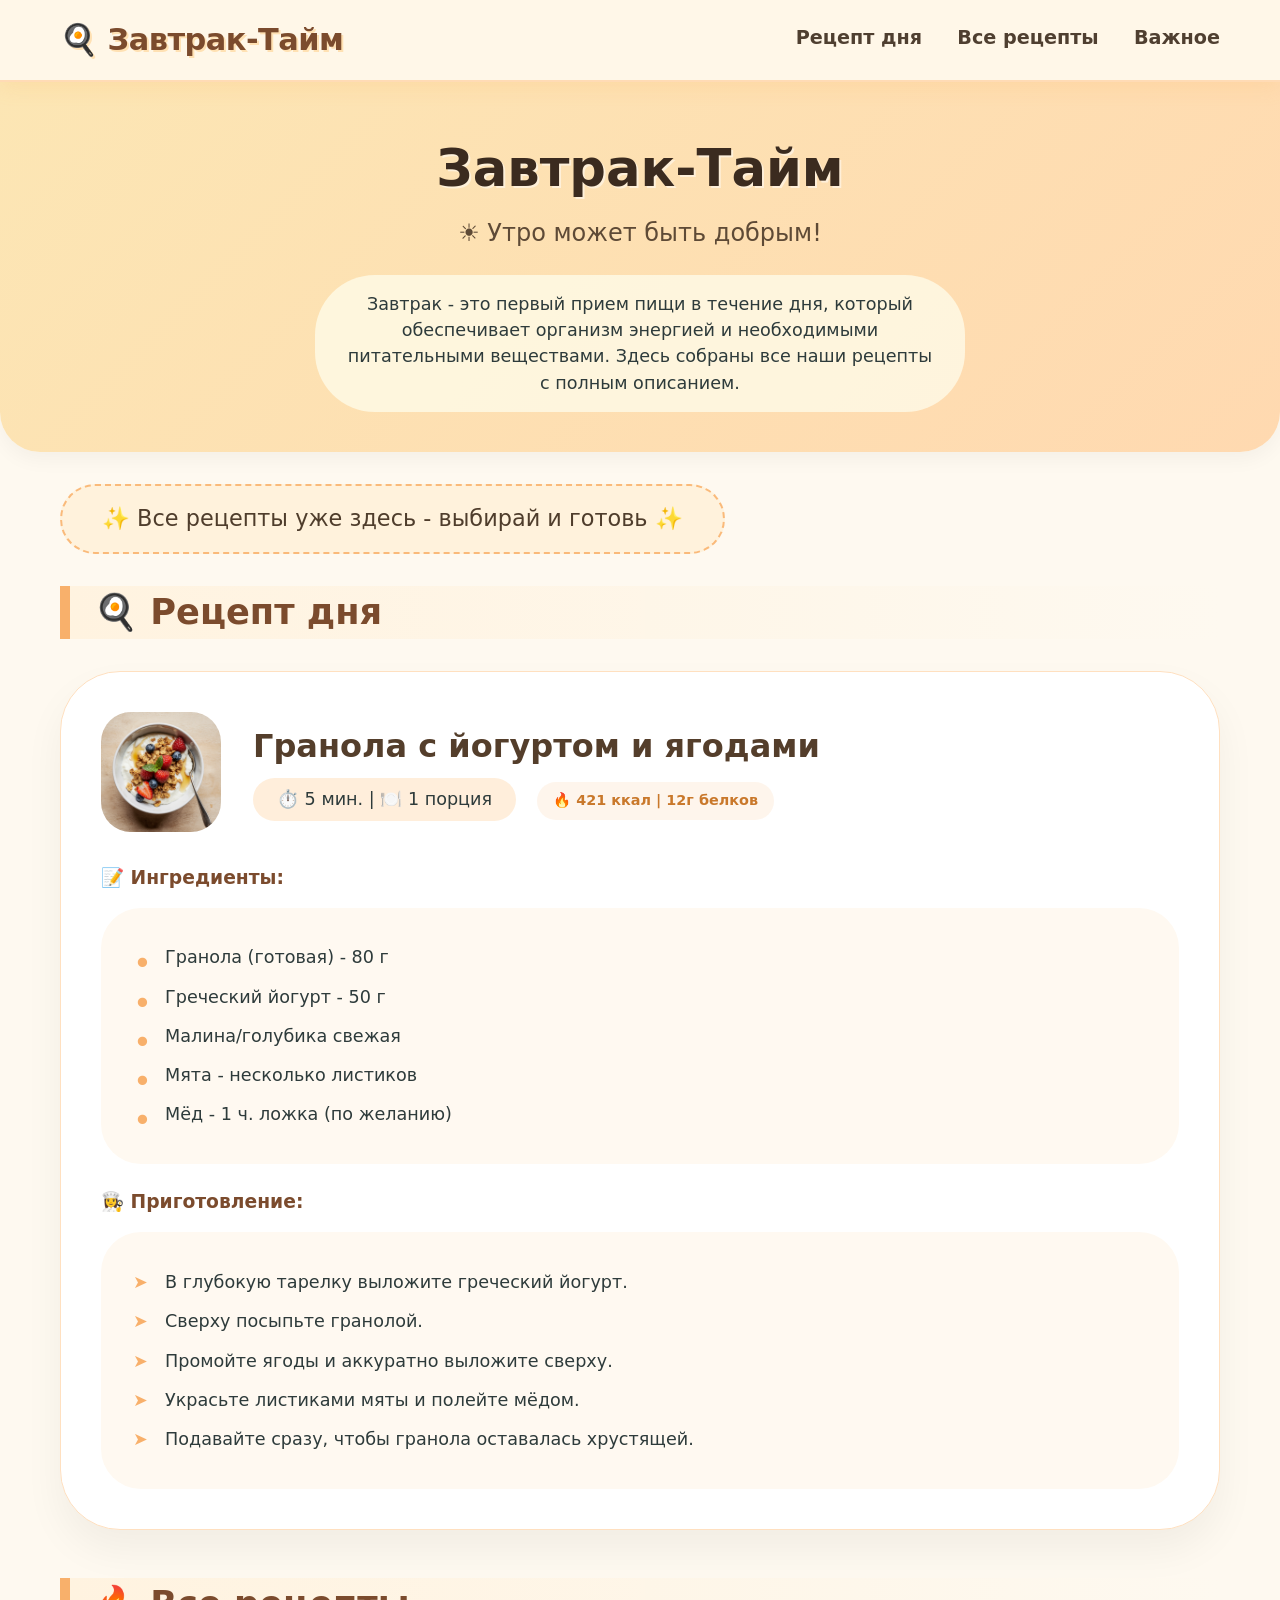
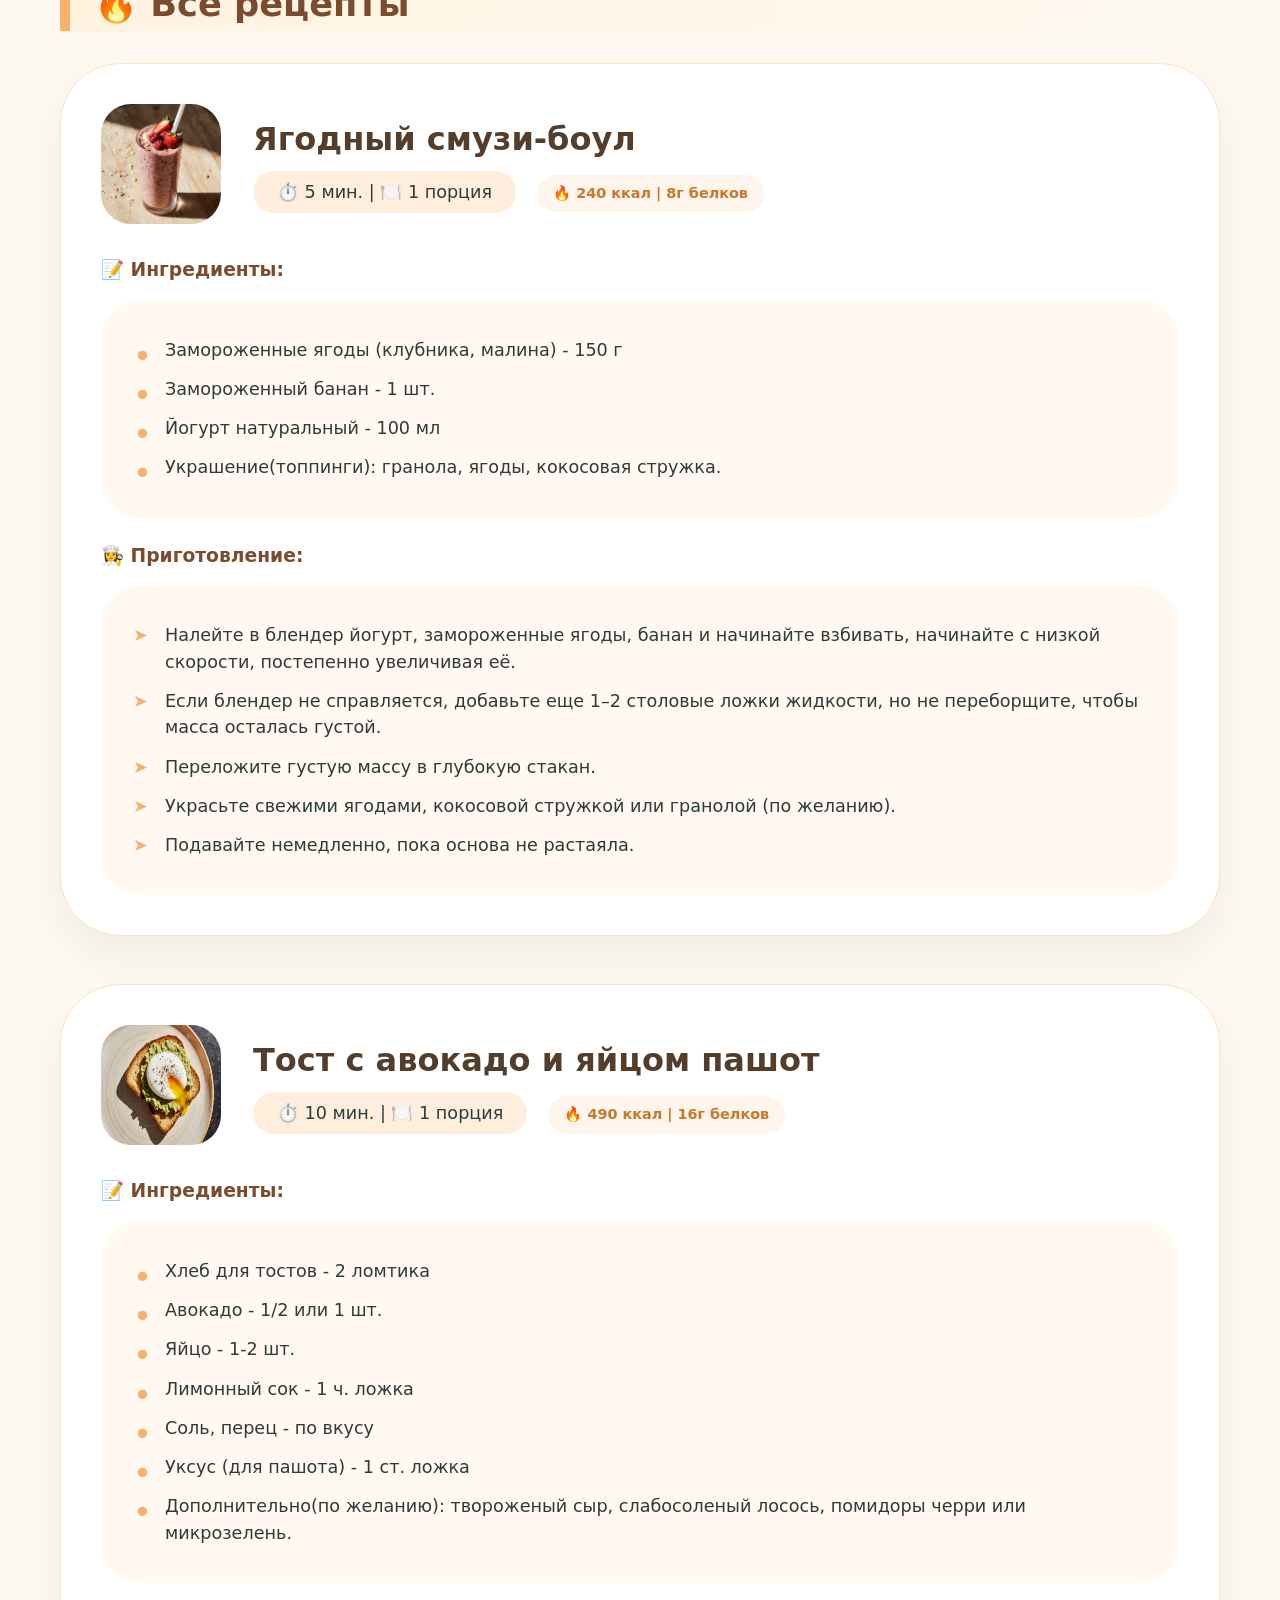
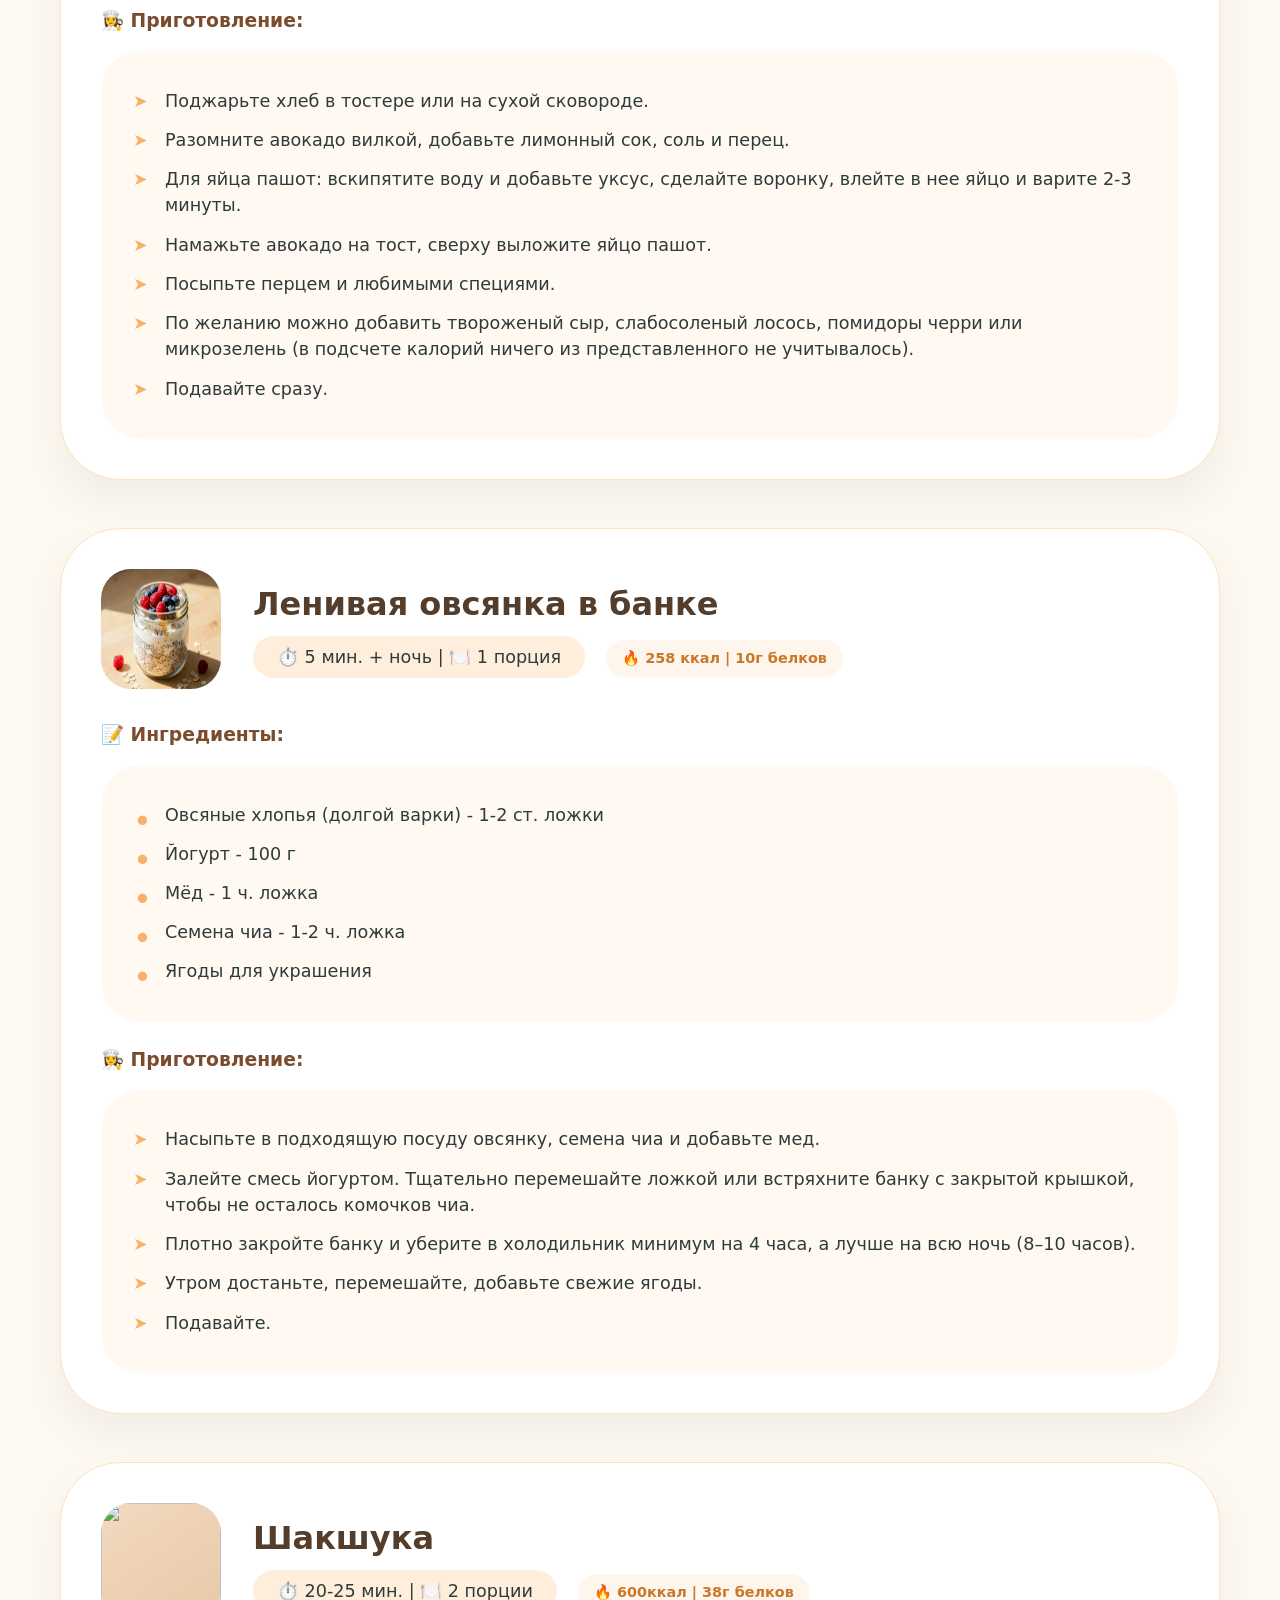
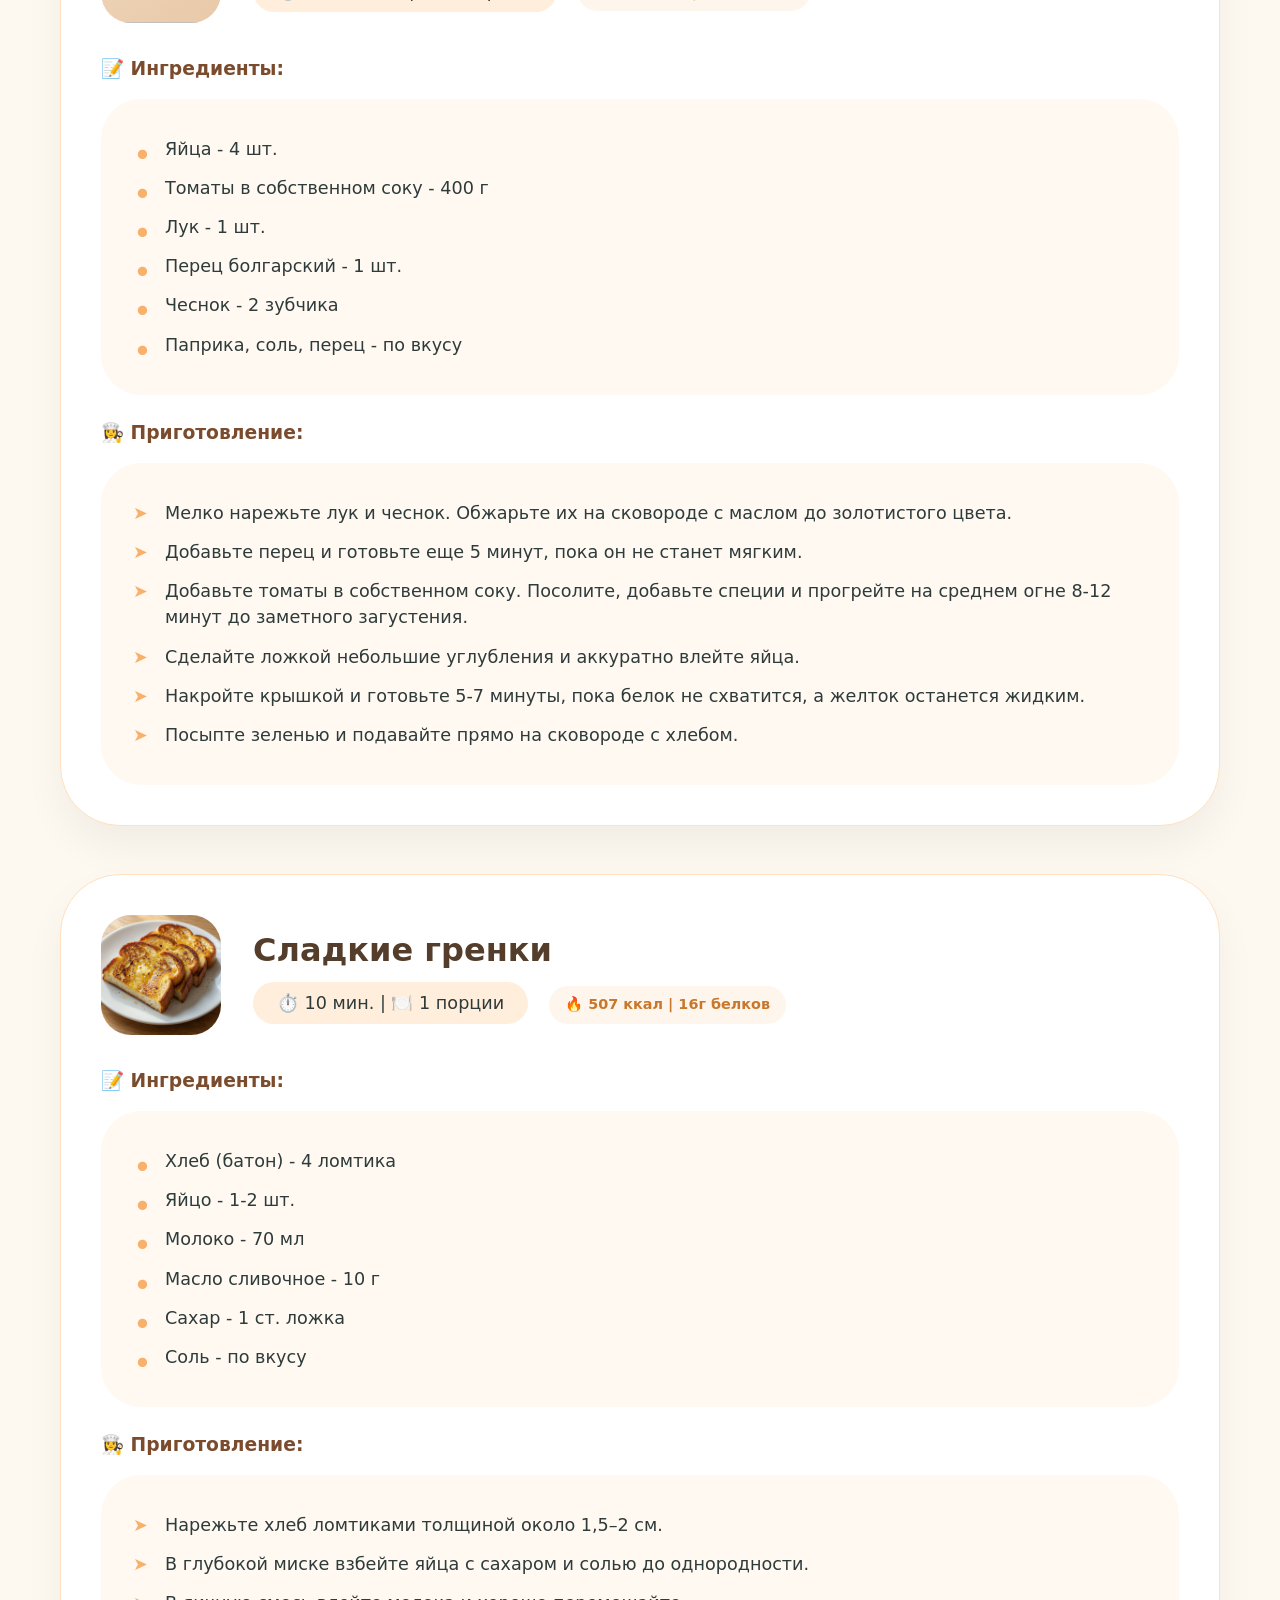
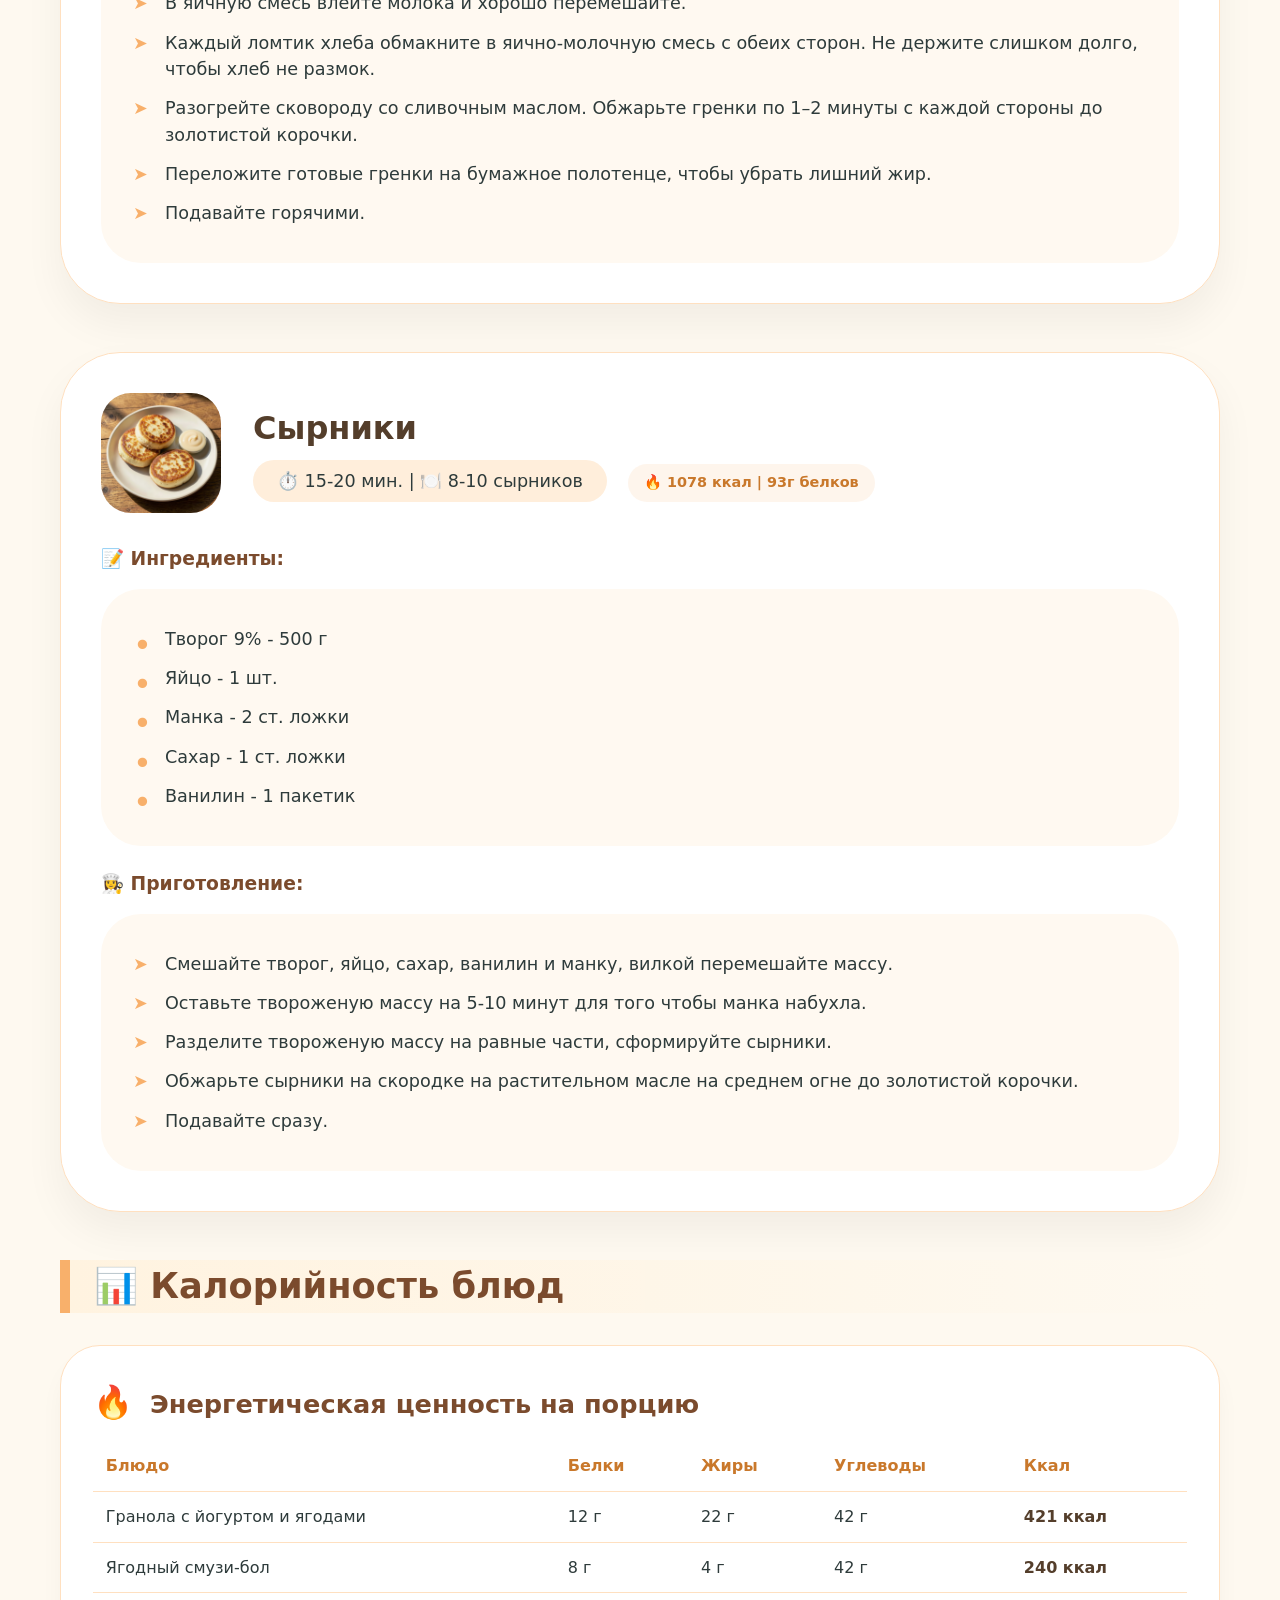
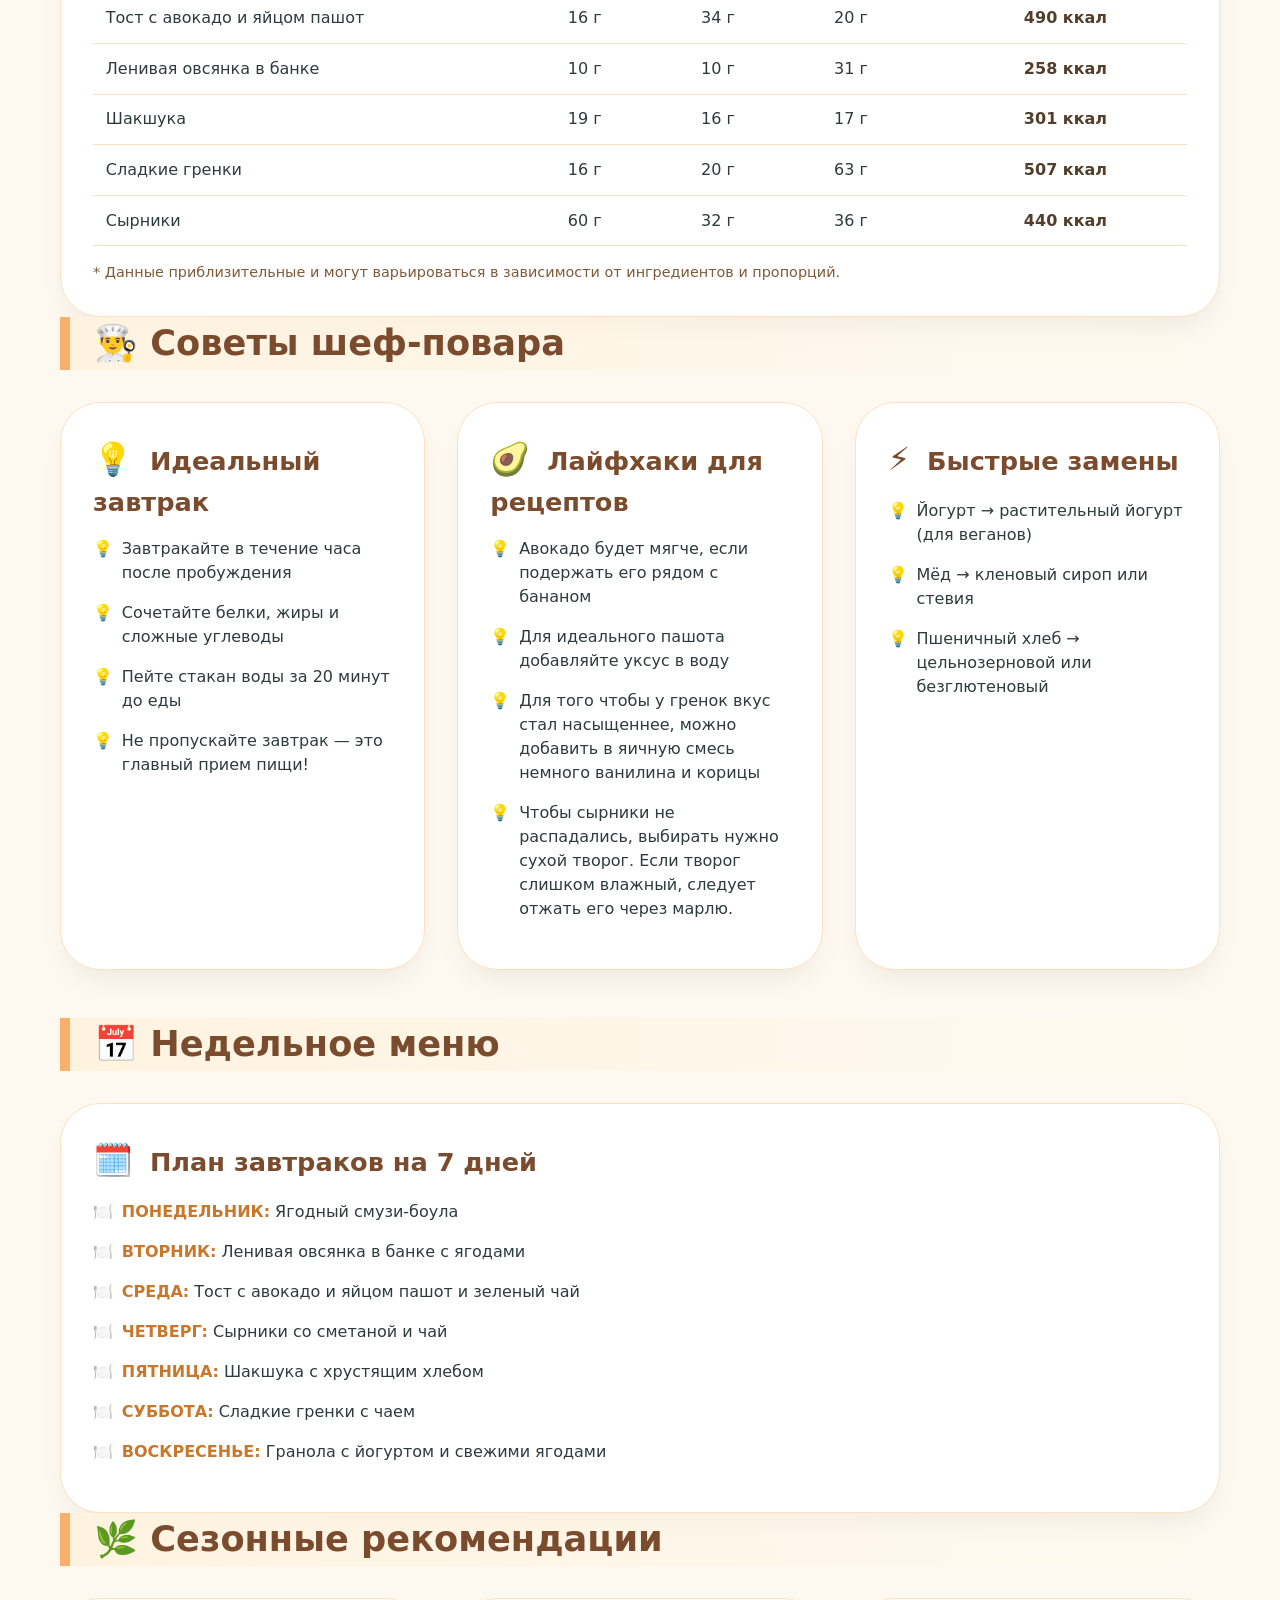
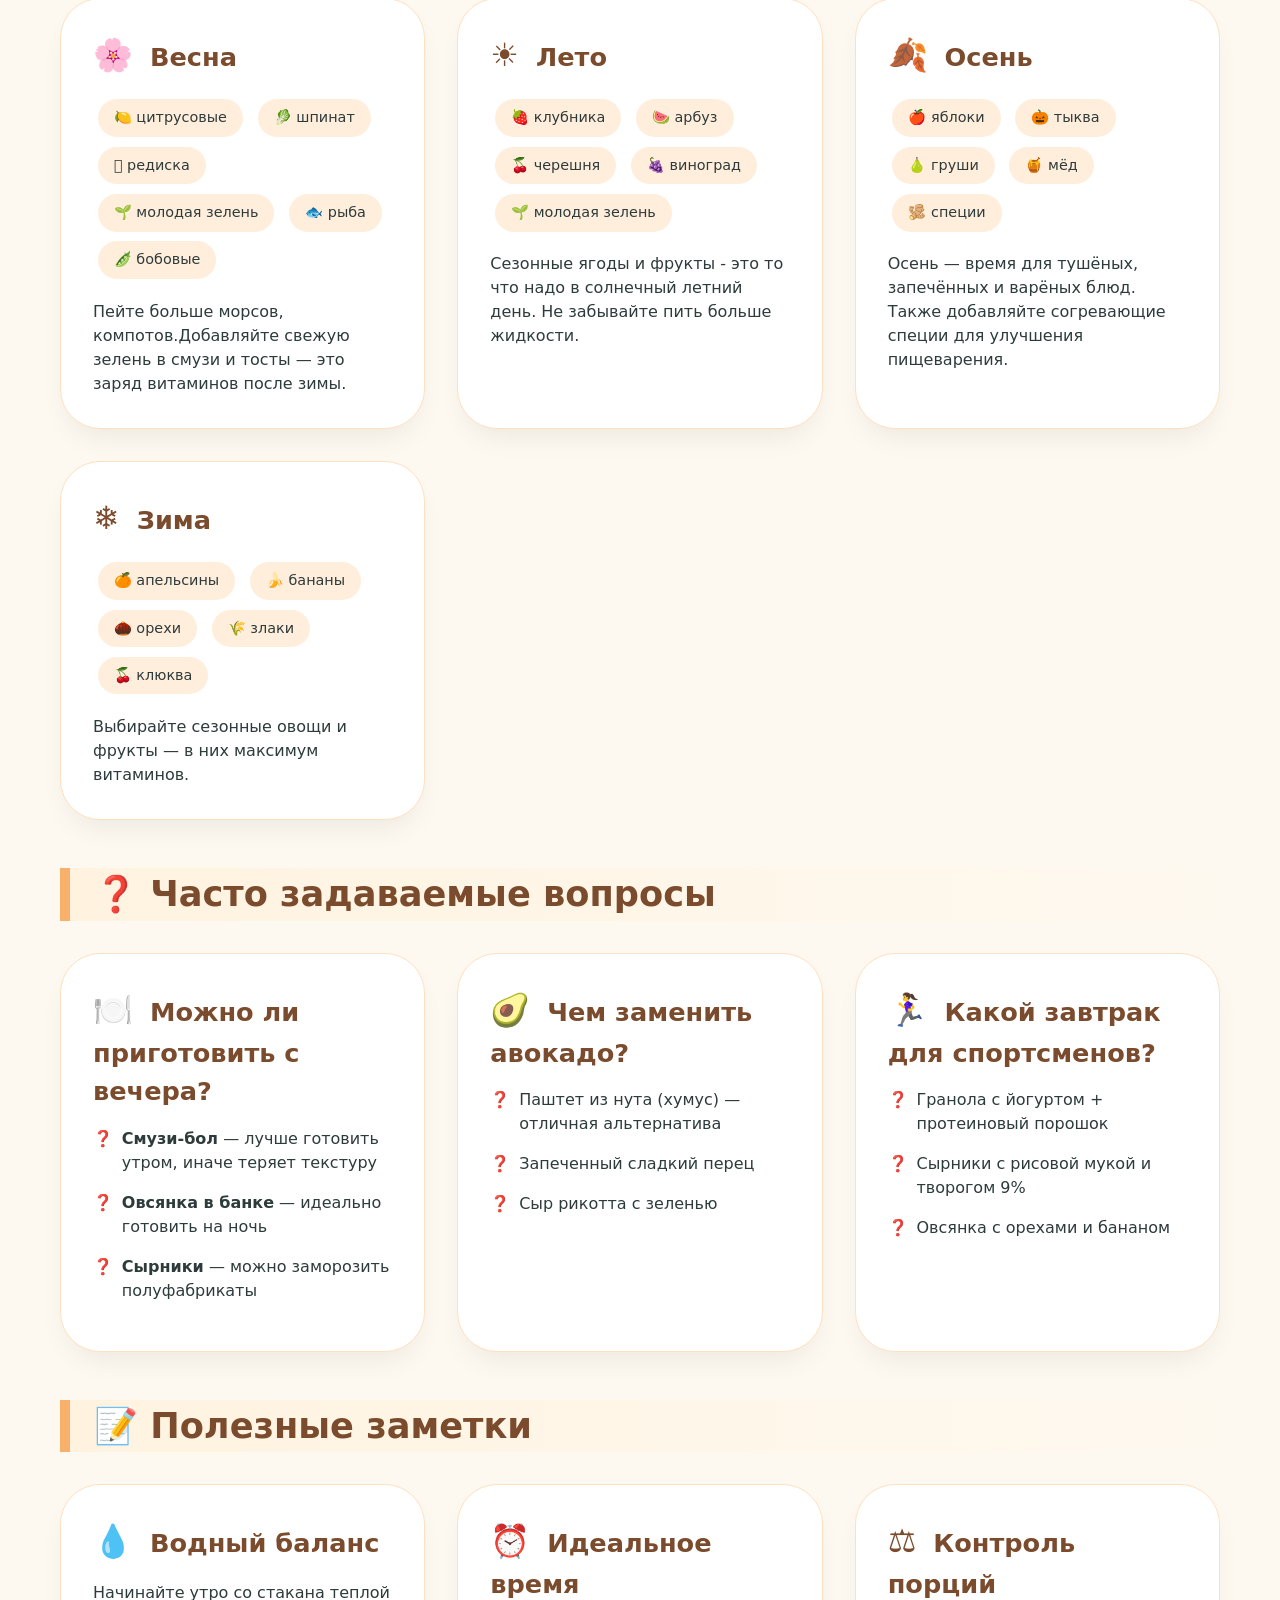
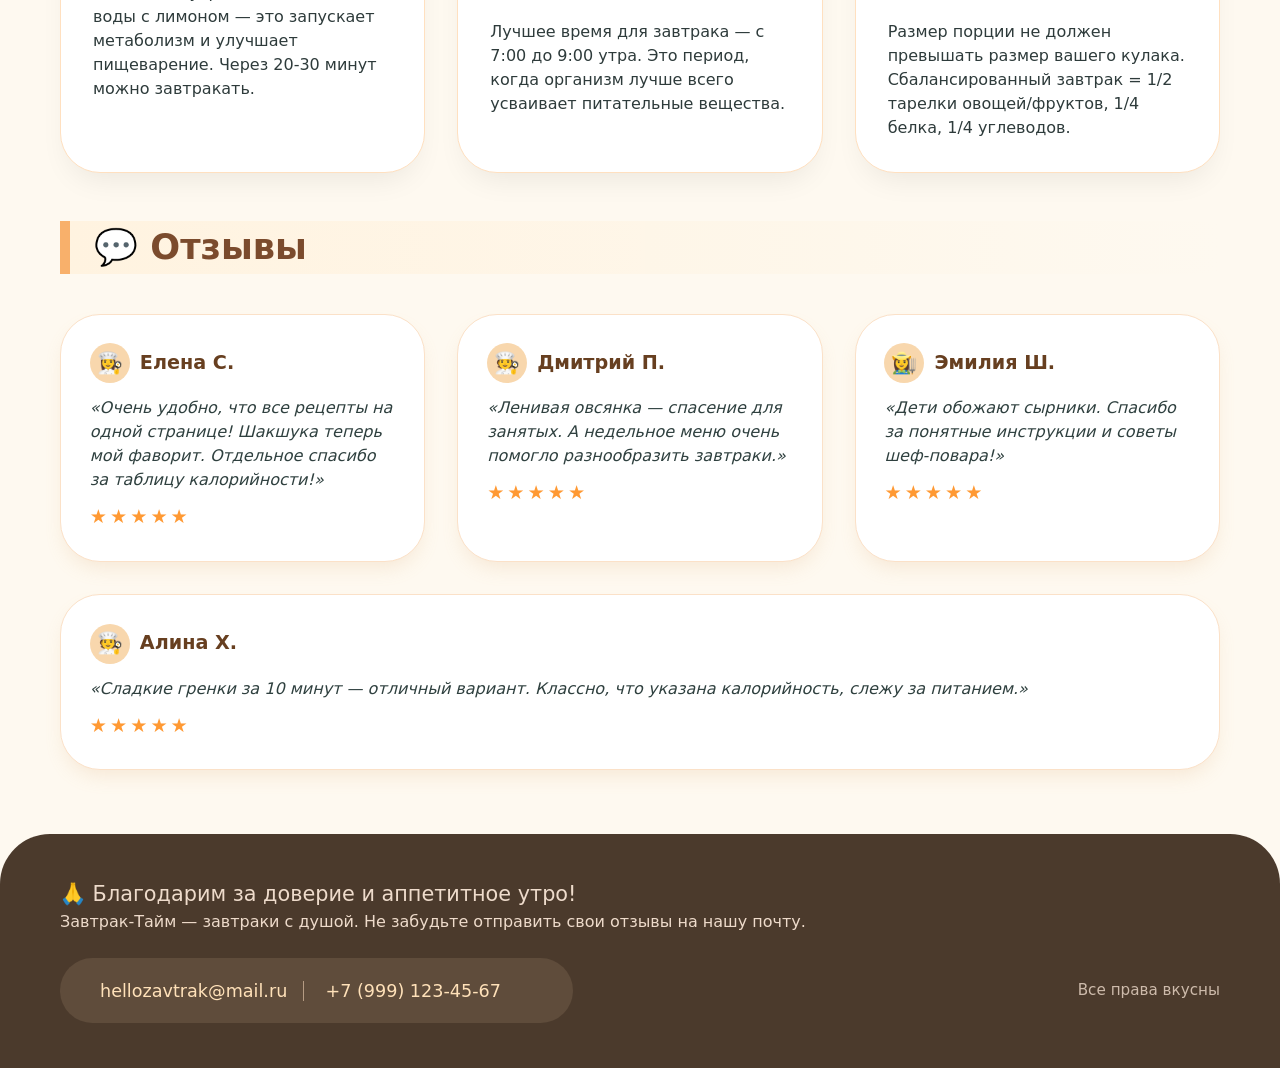
==== commit 6d5009bd: "фото+ калории добавила фотки кроме шакшуки прописала калории и что-то в доп блоках" ====
--- a/index.html
+++ b/index.html
@@ -14,9 +14,9 @@
                 🍳 Завтрак-Тайм
             </div>
             <nav class="nav-links">
-                <a>Рецепт дня</a>
-                <a>Все рецепты</a>
-                <a>Важное</a>
+                <a href="#recipe-day" >Рецепт дня</a>
+                <a href="#recipe">Все рецепты</a>
+                <a href="#op">Важное</a>
             </nav>
         </div>
     </header>
@@ -35,10 +35,10 @@
         </div>
 
         <!-- ===== РЕЦЕПТ ДНЯ  ===== -->
-        <h2 class="section-title">🍳 Рецепт дня</h2>
-        <div class="full-recipe">
-            <div class="recipe-header">
-                <img src="гранола.jpg" alt="" class="recipe-img">
+        <h2 id="recipe-day" class="section-title">🍳 Рецепт дня</h2>
+        <div class="full-recipe">
+            <div class="recipe-header">
+                <img src="рецепт дня.png" alt="" class="recipe-img">
                 <div>
                     <div class="recipe-title">Гранола с йогуртом и ягодами</div>
                     <span class="meta">⏱️ 5 мин. | 🍽️ 1 порция</span>
@@ -64,12 +64,12 @@
         </div>
 
         <!-- ===== ВСЕ РЕЦЕПТЫ ===== -->
-        <h2 class="section-title">🔥 Все рецепты</h2>
+        <h2 id="recipe" class="section-title">🔥 Все рецепты</h2>
 
         <!-- 1. Ягодный смузи-боул -->
         <div class="full-recipe">
             <div class="recipe-header">
-                <img src="/" alt="" class="recipe-img">
+                <img src="боул.png" alt="" class="recipe-img">
                 <div>
                     <div class="recipe-title">Ягодный смузи-боул</div>
                     <span class="meta">⏱️ 5 мин. | 🍽️ 1 порция</span>
@@ -87,7 +87,7 @@
             <ol class="steps-list">
                 <li>Налейте в блендер йогурт, замороженные ягоды, банан и начинайте взбивать, начинайте с низкой скорости, постепенно увеличивая её.</li>
                 <li>Если блендер не справляется, добавьте еще 1–2 столовые ложки жидкости, но не переборщите, чтобы масса осталась густой.</li>
-                <li>Переложите густую массу в глубокую тарелку.</li>
+                <li>Переложите густую массу в глубокую стакан.</li>
                 <li>Украсьте свежими ягодами, кокосовой стружкой или гранолой (по желанию).</li>
                 <li>Подавайте немедленно, пока основа не растаяла.</li>
             </ol>
@@ -96,7 +96,7 @@
         <!-- 2. Тост с авокадо и яйцом пашот -->
         <div class="full-recipe">
             <div class="recipe-header">
-                <img src="/" alt="" class="recipe-img">
+                <img src="пашот.png" alt="" class="recipe-img">
                 <div>
                     <div class="recipe-title">Тост с авокадо и яйцом пашот</div>
                     <span class="meta">⏱️ 10 мин. | 🍽️ 1 порция</span>
@@ -128,7 +128,7 @@
         <!-- 3. Ленивая овсянка в банке -->
         <div class="full-recipe">
             <div class="recipe-header">
-                <img src="/" alt="" class="recipe-img">
+                <img src="овсянка.png" alt="" class="recipe-img">
                 <div>
                     <div class="recipe-title">Ленивая овсянка в банке</div>
                     <span class="meta">⏱️ 5 мин. + ночь | 🍽️ 1 порция</span>
@@ -186,7 +186,7 @@
         <!-- 5. Сладкие гренки -->
         <div class="full-recipe">
             <div class="recipe-header">
-                <img src="/" alt="" class="recipe-img">
+                <img src="гренки.png" alt="" class="recipe-img">
                 <div>
                     <div class="recipe-title">Сладкие гренки</div>
                     <span class="meta">⏱️ 10 мин. | 🍽️ 1 порции</span>
@@ -217,7 +217,7 @@
         <!-- 6. Сырники  -->
         <div class="full-recipe">
             <div class="recipe-header">
-                <img src="сырники.jpg" alt="" class="recipe-img">
+                <img src="сырники норм.png" alt="" class="recipe-img">
                 <div>
                     <div class="recipe-title">Сырники</div>
                     <span class="meta">⏱️ 15-20 мин. | 🍽️ 8-10 сырников</span>
@@ -244,7 +244,7 @@
         <!-- ===== ВСЕ ДОПОЛНИТЕЛЬНЫЕ БЛОКИ (теперь ПОСЛЕ рецептов) ===== -->
         
         <!-- ТАБЛИЦА КАЛОРИЙНОСТИ -->
-        <h2 class="section-title">📊 Калорийность блюд</h2>
+        <h2 id="op" class="section-title">📊 Калорийность блюд</h2>
         <div class="info-card">
             <h3><span>🔥</span> Энергетическая ценность на порцию</h3>
             <table class="calories-table">
@@ -316,22 +316,25 @@
             <div class="info-card">
                 <h3><span>🌸</span> Весна</h3>
                 <div>
+                    <span class="season-badge">🍋 цитрусовые</span>
+                    <span class="season-badge">🥬 шпинат</span>
+                    <span class="season-badge">🫜 редиска</span>
+                    <span class="season-badge">🌱 молодая зелень</span>
+                    <span class="season-badge">🐟 рыба</span>
+                    <span class="season-badge">🫛 бобовые</span>
+                </div>
+                <p style="margin-top: 1rem;">Пейте больше морсов, компотов.Добавляйте свежую зелень в смузи и тосты — это заряд витаминов после зимы.</p>
+            </div>
+            <div class="info-card">
+                <h3><span>☀️</span> Лето</h3>
+                <div>
                     <span class="season-badge">🍓 клубника</span>
-                    <span class="season-badge">🥬 шпинат</span>
-                    <span class="season-badge">🍋 лимон</span>
-                    <span class="season-badge">🌱 молодая зелень</span>
-                </div>
-                <p style="margin-top: 1rem;">Добавляйте свежую зелень в смузи и тосты — это заряд витаминов после зимы.</p>
-            </div>
-            <div class="info-card">
-                <h3><span>☀️</span> Лето</h3>
-                <div>
-                    <span class="season-badge">🍑 персики</span>
                     <span class="season-badge">🍉 арбуз</span>
                     <span class="season-badge">🍒 черешня</span>
                     <span class="season-badge">🍇 виноград</span>
-                </div>
-                <p style="margin-top: 1rem;">Освежающие смузи-болы с сезонными ягодами — идеальный летний завтрак.</p>
+                    <span class="season-badge">🌱 молодая зелень</span>
+                </div>
+                <p style="margin-top: 1rem;">Сезонные ягоды и фрукты - это то что надо в солнечный летний день. Не забывайте пить больше жидкости.</p>
             </div>
             <div class="info-card">
                 <h3><span>🍂</span> Осень</h3>
@@ -340,8 +343,9 @@
                     <span class="season-badge">🎃 тыква</span>
                     <span class="season-badge">🍐 груши</span>
                     <span class="season-badge">🍯 мёд</span>
-                </div>
-                <p style="margin-top: 1rem;">Добавляйте тыквенное пюре в овсянку или запекайте яблоки с корицей.</p>
+                    <span class="season-badge">🫚 специи</span>
+                </div>
+                <p style="margin-top: 1rem;">Осень — время для тушёных, запечённых и варёных блюд. Также добавляйте согревающие специи для улучшения пищеварения.</p>
             </div>
             <div class="info-card">
                 <h3><span>❄️</span> Зима</h3>
@@ -349,9 +353,10 @@
                     <span class="season-badge">🍊 апельсины</span>
                     <span class="season-badge">🍌 бананы</span>
                     <span class="season-badge">🌰 орехи</span>
-                    <span class="season-badge">🍯 имбирь</span>
-                </div>
-                <p style="margin-top: 1rem;">Горячие бутерброды и сырники согревают, а цитрусовые заряжают витамином C.</p>
+                    <span class="season-badge">🌾 злаки</span>
+                    <span class="season-badge">🍒 клюква</span>
+                </div>
+                <p style="margin-top: 1rem;">Выбирайте сезонные овощи и фрукты — в них максимум витаминов. </p>
             </div>
         </div>
 
@@ -401,7 +406,7 @@
             </div>
         </div>
 
-        <!-- ===== ОТЗЫВЫ (после дополнительных блоков) ===== -->
+        <!-- ===== ОТЗЫВЫ  ===== -->
         <h2 class="section-title">💬 Отзывы</h2>
         <div class="reviews-grid">
             <div class="review-item">
@@ -431,7 +436,7 @@
         <div class="container footer-content">
             <div class="footer-thanks">
                 <p>🙏 Благодарим за доверие и аппетитное утро!</p>
-                <span>Завтрак-Тайм — завтраки с душой</span>
+                <span>Завтрак-Тайм — завтраки с душой. Не забудьте отправить свои отзывы на нашу почту.</span>
             </div>
             <div class="footer-contacts">
                 <span>hellozavtrak@mail.ru</span>
--- a/style.css
+++ b/style.css
@@ -1,14 +1,15 @@
-        * {
+ * {
             margin: 0;
             padding: 0;
             box-sizing: border-box;
             font-family: 'Segoe UI', Roboto, system-ui, sans-serif;
-        }
+    }
 
         body {
             background-color: #fef9f0;
             color: #2e3b3b;
-            line-height: 1.5;        }
+            line-height: 1.5;
+        }
 
         .container {
             max-width: 1200px;
@@ -58,12 +59,14 @@
             padding: 0.5rem 0;
             border-bottom: 3px solid transparent;
             transition: 0.2s;
-            cursor: default;
         }
 
         .nav-links a:hover {
             border-bottom-color: #f8b06b;
             color: #a3541c;
+        }
+        html {
+            scroll-behavior: smooth;
         }
 
         /* Hero */
@@ -111,121 +114,190 @@
             background: linear-gradient(to right, #fff3e0, transparent);
         }
 
-        /* Recipe cards (только для красоты, без ссылок) */
-        .card-grid {
-            display: grid;
-            grid-template-columns: repeat(auto-fill, minmax(280px, 1fr));
+        /* Полные рецепты */
+        .full-recipe {
+            background: white;
+            border-radius: 60px;
+            padding: 2.5rem;
+            margin: 2rem 0 3rem;
+            box-shadow: 0 20px 40px rgba(0,0,0,0.05);
+            border: 1px solid #ffe0c0;
+        }
+
+        .recipe-header {
+            display: flex;
             gap: 2rem;
-            margin-bottom: 1rem;
-        }
-
-        .card {
-            background: white;
-            border-radius: 32px;
-            overflow: hidden;
-            box-shadow: 0 15px 30px -10px rgba(0,0,0,0.1);
-            border: 1px solid #ffe9d4;
-        }
-
-        .card-img {
-            width: 100%;
-            height: 200px;
-            background: linear-gradient(145deg, #f3e3d3, #eddac6);
+            margin-bottom: 2rem;
+            flex-wrap: wrap;
+            align-items: center;
+        }
+
+        .recipe-header .recipe-img {
+            width: 120px;
+            height: 120px;
+            background: linear-gradient(145deg, #f2d9bf, #e8c9a8);
+            border-radius: 30px;
             display: flex;
             align-items: center;
             justify-content: center;
             font-size: 4rem;
-            color: #7a5a4a;
-            border-bottom: 3px dashed #b2967c;
-        }
-
-        .card-content {
-            padding: 1.5rem 1.2rem;
-        }
-
-        .card-title {
-            font-size: 1.4rem;
+        }
+
+        .recipe-header .recipe-title {
+            font-size: 2rem;
             font-weight: 700;
-            margin-bottom: 0.5rem;
-            color: #3b2b1f;
-        }
-
-        .card-time {
+            color: #543e2b;
+        }
+
+        .meta {
+            background: #ffeedb;
+            padding: 0.5rem 1.5rem;
+            border-radius: 50px;
+            display: inline-block;
+            font-size: 1.1rem;
+            margin-top: 0.5rem;
+        }
+
+        .calories {
+            background: #f8b06b20;
+            color: #c9782b;
+            padding: 0.5rem 1rem;
+            border-radius: 50px;
+            display: inline-block;
+            font-size: 0.9rem;
+            margin-left: 1rem;
+            font-weight: 600;
+        }
+
+        .ingredients-list, .steps-list {
+            background: #fff9f1;
+            padding: 1.5rem 2rem;
+            border-radius: 40px;
+            margin-top: 1rem;
+        }
+
+        .ingredients-list li, .steps-list li {
+            margin: 0.8rem 0;
+            font-size: 1.1rem;
+            list-style: none;
+            padding-left: 2rem;
+            position: relative;
+        }
+
+        .ingredients-list li::before {
+            content: "•";
+            color: #f8b06b;
+            font-size: 2rem;
+            position: absolute;
+            left: 0;
+            top: -5px;
+        }
+
+        .steps-list li::before {
+            content: "➤";
+            color: #f8b06b;
+            position: absolute;
+            left: 0;
+        }
+
+        h3 {
+            margin: 1.5rem 0 0.5rem 0;
+            color: #7b4b2d;
+        }
+
+        /* Дополнительные блоки */
+        .info-grid {
+            display: grid;
+            grid-template-columns: repeat(auto-fit, minmax(320px, 1fr));
+            gap: 2rem;
+            margin: 2rem 0 3rem;
+        }
+
+        .info-card {
+            background: white;
+            border-radius: 40px;
+            padding: 2rem;
+            box-shadow: 0 15px 30px -10px rgba(0,0,0,0.08);
+            border: 1px solid #ffe0c0;
+            transition: transform 0.2s;
+        }
+
+        .info-card:hover {
+            transform: translateY(-5px);
+        }
+
+        .info-card h3 {
+            margin-top: 0;
+            margin-bottom: 1rem;
+            font-size: 1.6rem;
+        }
+
+        .info-card h3 span {
+            font-size: 2rem;
+            margin-right: 0.5rem;
+        }
+
+        .calories-table {
+            width: 100%;
+            border-collapse: collapse;
+        }
+
+        .calories-table th, .calories-table td {
+            padding: 0.8rem;
+            text-align: left;
+            border-bottom: 1px solid #ffe0c0;
+        }
+
+        .calories-table th {
+            color: #c9782b;
+            font-weight: 600;
+        }
+
+        .calories-table td:last-child {
+            font-weight: 600;
+            color: #543e2b;
+        }
+
+        .tip-list, .faq-list, .menu-list {
+            list-style: none;
+        }
+
+        .tip-list li, .faq-list li, .menu-list li {
+            margin: 1rem 0;
+            padding-left: 1.8rem;
+            position: relative;
+        }
+
+        .tip-list li::before {
+            content: "💡";
+            position: absolute;
+            left: 0;
+        }
+
+        .faq-list li::before {
+            content: "❓";
+            position: absolute;
+            left: 0;
+        }
+
+        .menu-list li::before {
+            content: "🍽️";
+            position: absolute;
+            left: 0;
+        }
+
+        .menu-day {
+            font-weight: 700;
+            color: #c9782b;
+        }
+
+        .season-badge {
             display: inline-block;
             background: #ffeedb;
-            padding: 0.3rem 1rem;
+            padding: 0.5rem 1rem;
             border-radius: 30px;
+            margin: 0.3rem;
             font-size: 0.9rem;
-            font-weight: 500;
-            color: #9b6d4b;
-            margin: 0.5rem 0 1rem 0;
-        }
-
-        .btn-recipe {
-            display: inline-block;
-            background: #f8b06b;
-            color: white;
-            font-weight: 600;
-            padding: 0.6rem 1.8rem;
-            border-radius: 40px;
-            font-size: 0.95rem;
-            border: none;
-            box-shadow: 0 8px 15px -5px #f8b06b;
-            opacity: 0.9;
-        }
-
-        /* Recipe of the day (кратко) */
-        .recipe-day-card {
-            background: #fff9f1;
-            border-radius: 40px;
-            padding: 2rem;
-            border: 2px solid #ffc99b;
-            display: flex;
-            flex-wrap: wrap;
-            align-items: center;
-            gap: 2.5rem;
-            margin-bottom: 2rem;
-            box-shadow: 0 20px 30px -10px #ffcfaa;
-        }
-
-        .recipe-day-img {
-            flex: 0 0 200px;
-            height: 200px;
-            border-radius: 30px;
-            background: linear-gradient(145deg, #f2d9bf, #e8c9a8);
-            display: flex;
-            align-items: center;
-            justify-content: center;
-            font-size: 4rem;
-            color: #6b4c33;
-            box-shadow: 0 10px 15px -5px #bb9f84;
-        }
-
-        .recipe-day-info {
-            flex: 1;
-        }
-
-        .recipe-day-info h3 {
-            font-size: 2.2rem;
-            font-weight: 700;
-            color: #543e2b;
-        }
-
-        .recipe-day-info .badge {
-            background: #c9782b;
-            color: white;
-            padding: 0.3rem 1rem;
-            border-radius: 50px;
-            font-size: 0.9rem;
-            display: inline-block;
-            margin: 0.5rem 0;
-        }
-
-        .recipe-day-info .time {
-            font-size: 1.2rem;
-            font-weight: 500;
-            color: #7f5a38;
-            margin: 0.75rem 0 1.25rem;
         }
 
         .greeting-text {
@@ -240,94 +312,7 @@
             border: 2px dashed #faba7a;
         }
 
-        /* Полные рецепты */
-        .full-recipe {
-            background: white;
-            border-radius: 60px;
-            padding: 2.5rem;
-            margin: 2rem 0 3rem;
-            box-shadow: 0 20px 40px rgba(0,0,0,0.05);
-            border: 1px solid #ffe0c0;
-        }
-
-        .recipe-header {
-            display: flex;
-            gap: 2rem;
-            margin-bottom: 2rem;
-            flex-wrap: wrap;
-            align-items: center;
-        }
-
-        .recipe-header .recipe-img {
-            width: 120px;
-            height: 120px;
-            background: linear-gradient(145deg, #f2d9bf, #e8c9a8);
-            border-radius: 30px;
-            display: flex;
-            align-items: center;
-            justify-content: center;
-            font-size: 3.5rem;
-        }
-
-        .recipe-header .recipe-title {
-            font-size: 2rem;
-            font-weight: 700;
-            color: #543e2b;
-        }
-
-        .meta {
-            background: #ffeedb;
-            padding: 0.5rem 1.5rem;
-            border-radius: 50px;
-            display: inline-block;
-            font-size: 1.1rem;
-            margin-top: 0.5rem;
-        }
-
-        .ingredients-list, .steps-list {
-            background: #fff9f1;
-            padding: 1.5rem 2rem;
-            border-radius: 40px;
-            margin-top: 1rem;
-        }
-
-        .ingredients-list li, .steps-list li {
-            margin: 0.8rem 0;
-            font-size: 1.1rem;
-            list-style: none;
-            padding-left: 2rem;
-            position: relative;
-        }
-
-        .ingredients-list li::before {
-            content: "•";
-            color: #f8b06b;
-            font-size: 2rem;
-            position: absolute;
-            left: 0;
-            top: -5px;
-        }
-
-        .steps-list li::before {
-            content: "➤";
-            color: #f8b06b;
-            position: absolute;
-            left: 0;
-        }
-
-        h3 {
-            margin: 1.5rem 0 0.5rem 0;
-            color: #7b4b2d;
-        }
-
-        hr {
-            border: none;
-            height: 2px;
-            background: linear-gradient(to right, transparent, #f8b06b, transparent);
-            margin: 2rem 0;
-        }
-
-        /* Reviews */
+        /* Отзывы */
         .reviews-grid {
             display: flex;
             flex-wrap: wrap;
@@ -425,7 +410,6 @@
 
         @media (max-width: 700px) {
             .hero h1 { font-size: 2.5rem; }
-            .recipe-day-card { flex-direction: column; text-align: center; }
             .footer-content { flex-direction: column; text-align: center; }
             .recipe-header { flex-direction: column; text-align: center; }
         }
